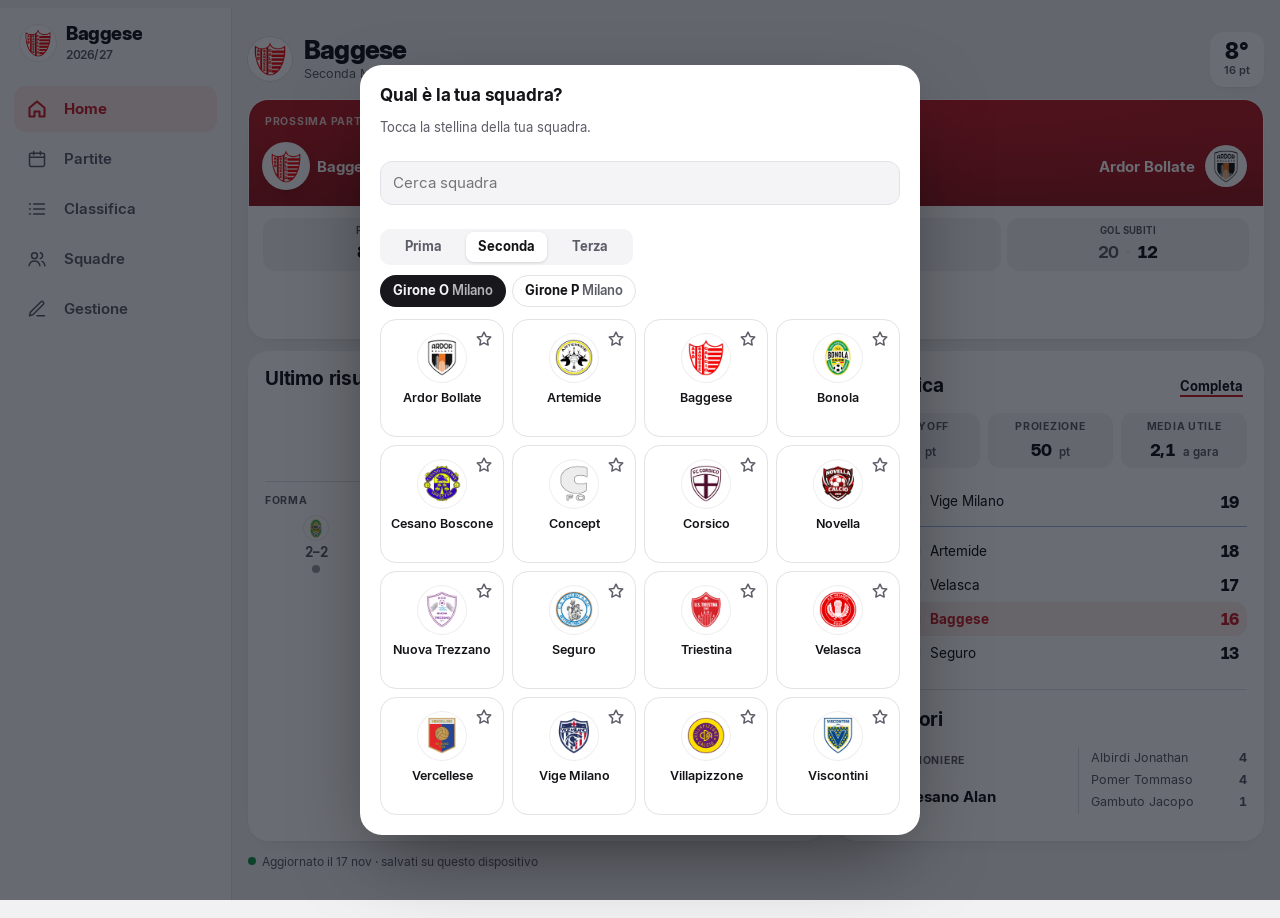
==== index.html @ 091543a7 "Rigori parati e sbagliati, modifiche tue che vincono su Tuttocampo, rigori del girone O Co-Authored-" ====
<!doctype html>
<html lang="it">
<head>
<meta charset="utf-8">
<meta name="viewport" content="width=device-width,initial-scale=1,maximum-scale=1,user-scalable=no,viewport-fit=cover">
<meta name="apple-mobile-web-app-capable" content="yes">
<meta name="mobile-web-app-capable" content="yes">
<meta name="robots" content="noindex, nofollow">
<meta name="apple-mobile-web-app-status-bar-style" content="default">
<meta name="apple-mobile-web-app-title" content="Baggese">
<meta name="theme-color" content="#F1F1F3" media="(prefers-color-scheme: light)">
<meta name="theme-color" content="#0B0B0D" media="(prefers-color-scheme: dark)">
<link rel="apple-touch-startup-image" href="startup-1320x2868.jpg" media="(device-width: 440px) and (device-height: 956px) and (-webkit-device-pixel-ratio: 3) and (orientation: portrait)"><link rel="apple-touch-startup-image" href="startup-1206x2622.jpg" media="(device-width: 402px) and (device-height: 874px) and (-webkit-device-pixel-ratio: 3) and (orientation: portrait)"><link rel="apple-touch-startup-image" href="startup-1290x2796.jpg" media="(device-width: 430px) and (device-height: 932px) and (-webkit-device-pixel-ratio: 3) and (orientation: portrait)"><link rel="apple-touch-startup-image" href="startup-1179x2556.jpg" media="(device-width: 393px) and (device-height: 852px) and (-webkit-device-pixel-ratio: 3) and (orientation: portrait)"><link rel="apple-touch-startup-image" href="startup-1260x2736.jpg" media="(device-width: 420px) and (device-height: 912px) and (-webkit-device-pixel-ratio: 3) and (orientation: portrait)"><link rel="apple-touch-startup-image" href="startup-1170x2532.jpg" media="(device-width: 390px) and (device-height: 844px) and (-webkit-device-pixel-ratio: 3) and (orientation: portrait)"><link rel="apple-touch-startup-image" href="startup-1284x2778.jpg" media="(device-width: 428px) and (device-height: 926px) and (-webkit-device-pixel-ratio: 3) and (orientation: portrait)"><link rel="apple-touch-startup-image" href="startup-1125x2436.jpg" media="(device-width: 375px) and (device-height: 812px) and (-webkit-device-pixel-ratio: 3) and (orientation: portrait)"><link rel="apple-touch-startup-image" href="startup-1242x2688.jpg" media="(device-width: 414px) and (device-height: 896px) and (-webkit-device-pixel-ratio: 3) and (orientation: portrait)"><link rel="apple-touch-startup-image" href="startup-828x1792.jpg" media="(device-width: 414px) and (device-height: 896px) and (-webkit-device-pixel-ratio: 2) and (orientation: portrait)"><link rel="apple-touch-startup-image" href="startup-750x1334.jpg" media="(device-width: 375px) and (device-height: 667px) and (-webkit-device-pixel-ratio: 2) and (orientation: portrait)"><link rel="apple-touch-startup-image" href="startup-1080x2340.jpg" media="(device-width: 360px) and (device-height: 780px) and (-webkit-device-pixel-ratio: 3) and (orientation: portrait)"><link rel="apple-touch-startup-image" href="startup-d-1320x2868.jpg" media="(device-width: 440px) and (device-height: 956px) and (-webkit-device-pixel-ratio: 3) and (orientation: portrait) and (prefers-color-scheme: dark)"><link rel="apple-touch-startup-image" href="startup-d-1206x2622.jpg" media="(device-width: 402px) and (device-height: 874px) and (-webkit-device-pixel-ratio: 3) and (orientation: portrait) and (prefers-color-scheme: dark)"><link rel="apple-touch-startup-image" href="startup-d-1290x2796.jpg" media="(device-width: 430px) and (device-height: 932px) and (-webkit-device-pixel-ratio: 3) and (orientation: portrait) and (prefers-color-scheme: dark)"><link rel="apple-touch-startup-image" href="startup-d-1179x2556.jpg" media="(device-width: 393px) and (device-height: 852px) and (-webkit-device-pixel-ratio: 3) and (orientation: portrait) and (prefers-color-scheme: dark)"><link rel="apple-touch-startup-image" href="startup-d-1260x2736.jpg" media="(device-width: 420px) and (device-height: 912px) and (-webkit-device-pixel-ratio: 3) and (orientation: portrait) and (prefers-color-scheme: dark)"><link rel="apple-touch-startup-image" href="startup-d-1170x2532.jpg" media="(device-width: 390px) and (device-height: 844px) and (-webkit-device-pixel-ratio: 3) and (orientation: portrait) and (prefers-color-scheme: dark)"><link rel="apple-touch-startup-image" href="startup-d-1284x2778.jpg" media="(device-width: 428px) and (device-height: 926px) and (-webkit-device-pixel-ratio: 3) and (orientation: portrait) and (prefers-color-scheme: dark)"><link rel="apple-touch-startup-image" href="startup-d-1125x2436.jpg" media="(device-width: 375px) and (device-height: 812px) and (-webkit-device-pixel-ratio: 3) and (orientation: portrait) and (prefers-color-scheme: dark)"><link rel="apple-touch-startup-image" href="startup-d-1242x2688.jpg" media="(device-width: 414px) and (device-height: 896px) and (-webkit-device-pixel-ratio: 3) and (orientation: portrait) and (prefers-color-scheme: dark)"><link rel="apple-touch-startup-image" href="startup-d-828x1792.jpg" media="(device-width: 414px) and (device-height: 896px) and (-webkit-device-pixel-ratio: 2) and (orientation: portrait) and (prefers-color-scheme: dark)"><link rel="apple-touch-startup-image" href="startup-d-750x1334.jpg" media="(device-width: 375px) and (device-height: 667px) and (-webkit-device-pixel-ratio: 2) and (orientation: portrait) and (prefers-color-scheme: dark)"><link rel="apple-touch-startup-image" href="startup-d-1080x2340.jpg" media="(device-width: 360px) and (device-height: 780px) and (-webkit-device-pixel-ratio: 3) and (orientation: portrait) and (prefers-color-scheme: dark)">
<link rel="icon" href="icon.svg" type="image/svg+xml">
<link rel="icon" href="favicon-32.png" sizes="32x32" type="image/png">
<link rel="apple-touch-icon" href="icon-180.png">
<link rel="manifest" href="manifest.webmanifest">
<style>:root{color-scheme:light;padding-top:env(safe-area-inset-top,0px);padding-bottom:env(safe-area-inset-bottom,0px)}body{margin:0;font:14px system-ui,-apple-system,"Segoe UI",sans-serif}img{max-width:100%}[hidden]{display:none!important}</style>
<title>Baggese 2026/27</title>
<link rel="preload" href="Inter-Regular.woff2" as="font" type="font/woff2" crossorigin><link rel="preload" href="Inter-SemiBold.woff2" as="font" type="font/woff2" crossorigin><link rel="preload" href="Inter-Bold.woff2" as="font" type="font/woff2" crossorigin><link rel="preload" href="InterDisplay-ExtraBold.woff2" as="font" type="font/woff2" crossorigin><style>@font-face{font-family:"Inter";src:url(Inter-Regular.woff2) format("woff2"),url(Inter-Regular.woff) format("woff");font-weight:400;font-style:normal;font-display:block}@font-face{font-family:"Inter";src:url(Inter-Medium.woff2) format("woff2"),url(Inter-Medium.woff) format("woff");font-weight:500;font-style:normal;font-display:block}@font-face{font-family:"Inter";src:url(Inter-SemiBold.woff2) format("woff2"),url(Inter-SemiBold.woff) format("woff");font-weight:600;font-style:normal;font-display:block}@font-face{font-family:"Inter";src:url(Inter-Bold.woff2) format("woff2"),url(Inter-Bold.woff) format("woff");font-weight:700;font-style:normal;font-display:block}@font-face{font-family:"Inter";src:url(Inter-ExtraBold.woff2) format("woff2"),url(Inter-ExtraBold.woff) format("woff");font-weight:800;font-style:normal;font-display:block}@font-face{font-family:"Inter Display";src:url(InterDisplay-Bold.woff2) format("woff2"),url(InterDisplay-Bold.woff) format("woff");font-weight:700;font-style:normal;font-display:block}@font-face{font-family:"Inter Display";src:url(InterDisplay-ExtraBold.woff2) format("woff2"),url(InterDisplay-ExtraBold.woff) format("woff");font-weight:800;font-style:normal;font-display:block}</style>
<style>html.boot,#splash{background:#F1F1F3}
@media (prefers-color-scheme:dark){html.boot:not([data-theme="light"]),html:not([data-theme="light"]) #splash{background:#0B0B0D}}
html.boot[data-theme="dark"],html[data-theme="dark"] #splash{background:#0B0B0D}
#splash{position:fixed;inset:0;z-index:1000;display:flex;align-items:center;justify-content:center;transition:opacity .75s cubic-bezier(.4,0,.2,1),visibility .75s}
#splash svg{width:156px;height:auto;display:block;opacity:0;transform:scale(.92);transition:transform .7s cubic-bezier(.2,.8,.2,1),opacity .5s ease}
#splash.in svg{opacity:1;transform:none}
#splash.out{opacity:0;visibility:hidden}
#splash.out svg{transform:scale(1.14);opacity:0;transition:transform .75s cubic-bezier(.4,0,.2,1),opacity .55s ease}
@media (prefers-reduced-motion:reduce){#splash,#splash svg{transition:opacity .3s}#splash svg{transform:none}}
.btn svg.i{width:17px;height:17px}
.shr-prev{display:flex;align-items:center;justify-content:center;min-height:240px;background:var(--surface-2);border-radius:12px;overflow:hidden}
.shr-prev img{display:block;width:100%;height:auto;max-height:62vh;object-fit:contain}
.gb{display:flex;flex-direction:column;border-top:1px solid var(--line);margin-top:4px}
.gb-row{display:grid;grid-template-columns:72px minmax(0,1fr);gap:10px;padding:7px 0;font-size:13.5px;line-height:1.4}
.gb-row+.gb-row{border-top:1px solid var(--line)}
.gb-lab{color:var(--muted);font-weight:600;font-size:12.5px;padding-top:1px}
.gb-txt b{font-weight:700}
.rec-row{display:grid;grid-template-columns:44px minmax(0,1fr) auto 16px;justify-items:start;cursor:pointer;-webkit-tap-highlight-color:transparent;align-items:center;gap:12px;padding:11px 0;width:100%;text-align:left;background:none;border:0;color:inherit;font:inherit}
.rx+.rx{border-top:1px solid var(--line)}
.rx-chev{justify-self:end;color:var(--muted);opacity:.45;display:grid;place-items:center;transition:transform .32s cubic-bezier(.3,.9,.3,1),opacity .2s}
.rx-chev svg.i{width:14px;height:14px}
.rx.open .rx-chev{transform:rotate(180deg);opacity:.8}
.rx-body{height:0;overflow:hidden}
.rx.open>.rx-body{height:auto}
.rx:not(.open):not(.closing)>.rx-body>.rx-list{display:none}
.rx-list{display:flex;flex-direction:column;margin:2px 0 14px;padding:4px 14px;background:var(--surface-2);border-radius:14px;opacity:0;transition:opacity .22s ease}
.rx.open>.rx-body>.rx-list{opacity:1}
.rx-r{display:grid;grid-template-columns:22px auto minmax(0,1fr) auto;align-items:center;gap:10px;padding:9px 0;width:100%;background:none;border:0;color:inherit;font:inherit;text-align:left}
.rx-r+.rx-r{border-top:1px solid color-mix(in srgb,var(--line) 70%,transparent)}
.rx.open .rx-r{animation:rxIn .38s cubic-bezier(.25,.9,.3,1) both;animation-delay:calc(var(--i,0)*32ms + 40ms)}
@keyframes rxIn{from{opacity:0;transform:translateY(6px)}to{opacity:1;transform:none}}
.rx-p{width:22px;height:22px;border-radius:50%;display:grid;place-items:center;font-size:11.5px;font-weight:800;color:var(--muted);background:var(--surface);font-variant-numeric:tabular-nums}
.rx-p.first{background:var(--brand);color:var(--on-brand)}
.rx-n{display:flex;flex-direction:column;gap:1px;min-width:0;line-height:1.25}
.rx-n>.ellipsis{min-width:0;max-width:100%;font-size:14px;font-weight:650}
.rx-s{font-size:12px;font-weight:500;color:var(--muted);white-space:nowrap;overflow:hidden;text-overflow:ellipsis;max-width:100%}
.rx-r>b{font-family:var(--display);font-size:17px;font-weight:800;letter-spacing:-.01em}
.rx-r.me .rx-n>.ellipsis,.rx-r.me>b{color:var(--brand)}
.rx-r .cpair .crest+.crest{margin-left:-6px}
@media (prefers-reduced-motion:reduce){.rx.open .rx-r{animation:none}}
.rec-mid{display:flex;flex-direction:column;gap:1px;min-width:0}
.rec-lab{font-size:11px;font-weight:700;letter-spacing:.08em;text-transform:uppercase;color:var(--muted)}
.rec-main{font-weight:700;font-size:14.5px;overflow:hidden;text-overflow:ellipsis;white-space:nowrap}
.rec-sub{font-size:12.5px;color:var(--muted)}
.rec-live{color:var(--fg);font-weight:700}
.rec-val{display:flex;flex-direction:column;align-items:flex-end;line-height:1}
.rec-val b{font-family:var(--display);font-size:26px;font-weight:800}
.rec-val span{font-size:11px;color:var(--muted);margin-top:3px}
.cpair{display:flex}.cpair .crest+.crest{margin-left:-6px}.rec-row>.crest{justify-self:center}.rec-val{justify-self:end}
.rcal-say{margin:0;font-size:14px;line-height:1.45}
.rcal-next{display:grid;grid-template-columns:repeat(6,minmax(0,1fr));gap:4px}
.rcal-o{display:flex;flex-direction:column;align-items:center;gap:3px;background:none;border:0;color:inherit;font:inherit;padding:4px 0}
.rcal-o b{font-size:14px}.rcal-o span{font-size:11px;color:var(--muted)}
.rcal-list{display:flex;flex-direction:column;margin-top:2px}
.rcal-list .st-row{grid-template-columns:22px 28px minmax(0,1fr) auto}
.rcal-cap{display:flex;justify-content:space-between;font-size:11px;font-weight:700;letter-spacing:.06em;text-transform:uppercase;color:var(--muted);padding:12px 0 2px}

.card.fold,.fold{gap:0}
.fold-head{display:grid;grid-template-columns:auto minmax(0,1fr) auto;align-items:center;gap:12px;width:100%;background:none;border:0;padding:0;margin:0;color:inherit;font:inherit;text-align:left;cursor:pointer;-webkit-tap-highlight-color:transparent}
.card.fold{padding:12px 14px 12px 12px}
.card.fold.open{padding-bottom:16px}
.card.fold+.card.fold{margin-top:-6px}
.fold-ic{width:36px;height:36px;border-radius:50%;display:grid;place-items:center;background:color-mix(in srgb,var(--brand) 13%,transparent);color:var(--brand)}
.fold-ic svg.i{width:19px;height:19px}
.fold-tx{display:flex;flex-direction:column;gap:2px;min-width:0}
.fold-tx b{font-family:var(--display);font-size:16px;font-weight:700;letter-spacing:-.01em}
.fold-sub{font-size:12.5px;color:var(--muted);overflow:hidden;text-overflow:ellipsis;white-space:nowrap}
.fold-cr{display:inline-flex;vertical-align:middle;margin-left:8px}.fold-cr .crest{margin-left:-4px;box-shadow:0 0 0 1.5px var(--surface)}.fold-cr .crest:first-child{margin-left:0}
.fold-chev{width:28px;height:28px;border-radius:50%;display:grid;place-items:center;background:var(--surface-2);color:var(--muted);transition:transform .38s cubic-bezier(.3,.9,.3,1),background .2s}
.fold-chev svg.i{width:17px;height:17px}
.fold.open .fold-chev{transform:rotate(180deg)}
.fold-head:active .fold-chev{background:var(--line)}
.fold-body{height:0;overflow:hidden}
.fold:not(.open):not(.closing) .fold-in{display:none}
.fold.open .fold-body{height:auto}
.fold-in{display:flex;flex-direction:column;gap:12px;padding-top:14px;opacity:0;transition:opacity .22s ease}
.fold.open .fold-in{opacity:1;transition-delay:.05s}
.gb.fold{padding:12px 10px 12px}
.gb .fold-ic{width:34px;height:34px}.gb .fold-ic svg.i{width:18px;height:18px}
.gb .fold-tx b{font-size:15px}
.gb .fold-in{gap:0;transition:none}
.gb.gb-out .fold-chev{transform:none}
.gb.gb-fade .gb-row{opacity:0;transition:opacity .14s ease}
.gb.gb-in .gb-row{animation:gbIn .36s cubic-bezier(.25,.9,.3,1) both;animation-delay:calc(var(--i,0)*40ms)}
@keyframes gbIn{from{opacity:0;transform:translateY(-6px)}to{opacity:1;transform:none}}
@media (prefers-reduced-motion:reduce){.gb.gb-in .gb-row{animation:none}}
@media (prefers-reduced-motion:reduce){.fold-in,.fold-chev{transition:none}}

.cls-main{display:contents}
.rt-seg{width:100%;margin-top:-4px}.rt-seg button{min-height:30px;font-size:12.5px;padding:0 6px}
.rt-panel{display:contents}.rt-panel[hidden]{display:none}
.rt-panel.rt-in>*{animation:gbIn .32s cubic-bezier(.25,.9,.3,1) both}
.rt-panel.rt-in>*:nth-child(2){animation-delay:.04s}.rt-panel.rt-in>*:nth-child(3){animation-delay:.08s}
.ct-mini{display:flex;flex-direction:column}
.ctm-h,.ctm-r{display:grid;grid-template-columns:minmax(0,1fr) repeat(6,26px) 30px;align-items:center;text-align:center}
.ctm-h{font-size:10px;font-weight:700;letter-spacing:.06em;color:var(--muted);padding:2px 0 6px}
.ctm-r{padding:9px 0;border-top:1px solid var(--line);font-size:14px}
.ctm-r>span:first-child,.ctm-h>span:first-child{text-align:left;font-weight:600}
.ctm-r b{font-family:var(--display);font-weight:800;font-size:16px}
.tn-sc{display:flex;flex-direction:column}
.tn-r{display:grid;grid-template-columns:22px minmax(0,1fr) auto;align-items:center;gap:10px;padding:8px 0;background:none;border:0;color:inherit;font:inherit;text-align:left;font-size:14px;font-weight:600}
.tn-r+.tn-r{border-top:1px solid var(--line)}.tn-r b{font-family:var(--display);font-size:17px;font-weight:800}
.tn-rec{display:flex;flex-direction:column;gap:3px;padding:10px 0;width:100%;background:none;border:0;color:inherit;font:inherit;text-align:left}
.tn-rec+.tn-rec{border-top:1px solid var(--line)}
.tn-recm{display:flex;align-items:center;gap:7px;font-weight:700;font-size:14px;min-width:0}
.stk-list{display:flex;flex-direction:column}
.stk-list[hidden]{display:none}
.stk-list.stk-in .stk{animation:gbIn .3s cubic-bezier(.25,.9,.3,1) both}
.stk-list.stk-in .stk:nth-child(2){animation-delay:.03s}.stk-list.stk-in .stk:nth-child(3){animation-delay:.06s}.stk-list.stk-in .stk:nth-child(4){animation-delay:.09s}
.stk-seg button{min-height:26px;padding:0 10px;font-size:12px}
.stk-n{font-size:11px;font-weight:700;opacity:.55;margin-left:2px}
.stk-none{margin:4px 0;font-size:13px;color:var(--muted)}
.stk{display:grid;grid-template-columns:22px minmax(0,1fr) auto;align-items:center;gap:8px;padding:6px 0}
.stk+.stk{border-top:1px solid var(--line)}
.stk-good{--stk:var(--win-ink)}.stk-bad{--stk:var(--loss-ink)}
.stk>b{font-family:var(--display);font-size:16px;font-weight:800;letter-spacing:-.02em;color:var(--stk);text-align:center}
.stk-t{display:flex;align-items:baseline;gap:6px;min-width:0;line-height:1.25;white-space:nowrap;overflow:hidden}
.stk-l{font-size:13px;font-weight:600;flex:none}
.stk-c{font-size:12px;color:var(--muted);overflow:hidden;text-overflow:ellipsis;min-width:0}
.stk-dots{display:flex;align-items:center;gap:3px}
.stk-dots i{width:6px;height:6px;border-radius:50%;flex:none}
.stk-dots .d-V{background:var(--win-ink)}.stk-dots .d-N{background:var(--muted);opacity:.5}.stk-dots .d-P{background:var(--loss-ink)}
.stk-more{font-size:10px;font-weight:700;color:var(--muted);margin-right:2px}
.stk-line{margin:10px 0 0;display:flex;flex-wrap:wrap;gap:4px 14px;font-size:12.5px;color:var(--muted)}
.stk-line>span{display:inline-flex;align-items:center;gap:5px;white-space:nowrap}
.stk-line i{width:6px;height:6px;border-radius:50%;background:var(--stk)}
.stk-line b{color:var(--stk);font-weight:800}
.vns .ct-head,.vns .crow-main{grid-template-columns:25px minmax(0,1fr) 16px 16px 16px 21px 21px 28px}
.cls-main .crow{background:var(--surface);position:relative}
.srt-scope{font-size:11.5px;font-weight:600;color:var(--muted);white-space:nowrap;overflow:hidden;text-overflow:ellipsis;min-width:0}
.srt-row .srt{flex:none}.srt-row .srt button{white-space:nowrap}
.srt-car{display:inline-grid;place-items:center;margin-left:3px;vertical-align:-2px;opacity:.55}.srt-car svg.i{width:12px;height:12px}
.scope-bg{position:fixed;inset:0;z-index:60;background:transparent}
.scope-menu{position:fixed;z-index:61;background:var(--surface);border:1px solid var(--line);border-radius:14px;box-shadow:0 10px 30px rgba(0,0,0,.14),0 2px 6px rgba(0,0,0,.06);padding:5px;display:flex;flex-direction:column;opacity:0;transform:scale(.94) translateY(-4px);transition:opacity .16s ease,transform .22s cubic-bezier(.3,.9,.3,1)}
.scope-menu.in{opacity:1;transform:none}
.scope-menu button{display:flex;align-items:center;justify-content:space-between;gap:10px;background:none;border:0;border-radius:10px;padding:10px 12px;font:inherit;font-size:14px;font-weight:500;color:var(--fg);text-align:left;cursor:pointer;-webkit-tap-highlight-color:transparent}
.scope-menu button:active{background:var(--surface-2)}
.scope-menu button[aria-checked="true"]{font-weight:700}
.scope-menu button svg.i{width:15px;height:15px;color:var(--brand)}
.ct-head .th{background:none;border:0;padding:0;margin:0;font:inherit;letter-spacing:inherit;text-transform:inherit;color:inherit;text-align:center;cursor:pointer;-webkit-tap-highlight-color:transparent}
.ct-head .th.on{color:var(--fg)}

.t11-pitch{position:relative;display:flex;flex-direction:column;justify-content:space-between;gap:10px;padding:26px 6px 18px;border-radius:20px;color:#fff;
  background:linear-gradient(180deg,rgba(255,255,255,.05),rgba(255,255,255,0) 40%),repeating-linear-gradient(180deg,#1f6b3f 0 44px,#1b6239 44px 88px);overflow:hidden;min-height:440px}
.t11-pitch::before{content:"";position:absolute;inset:10px;border:1.5px solid rgba(255,255,255,.28);border-radius:12px;pointer-events:none}
.t11-pitch::after{content:"";position:absolute;left:50%;bottom:10px;width:46%;height:56px;transform:translateX(-50%);border:1.5px solid rgba(255,255,255,.28);border-bottom:0;pointer-events:none}
.t11-line{position:relative;z-index:1;display:flex;justify-content:space-evenly;align-items:flex-start}
.t11-p{display:flex;flex-direction:column;align-items:center;gap:3px;background:none;border:0;padding:0;color:#fff;font:inherit;width:64px;position:relative;cursor:pointer}
.t11-p .crest{box-shadow:0 2px 8px rgba(0,0,0,.35)}
.t11-n{font-size:11.5px;font-weight:700;max-width:68px;overflow:hidden;text-overflow:ellipsis;white-space:nowrap;text-shadow:0 1px 2px rgba(0,0,0,.4)}
.t11-t{font-size:9.5px;font-weight:600;color:rgba(255,255,255,.8);white-space:nowrap}
.t11-star{position:absolute;top:-6px;right:8px;width:18px;height:18px;border-radius:50%;background:#F5B700;color:#3a2a00;display:grid;place-items:center;box-shadow:0 1px 4px rgba(0,0,0,.3)}.t11-star svg.i{width:11px;height:11px;fill:currentColor}
.t11-p.mvp .crest{outline:2px solid #F5B700;outline-offset:2px;border-radius:50%}



/* scheda della giornata compatta: tutta a vista senza scorrere */
#roundChips{margin-top:-6px;padding-bottom:2px}
#rcVp{margin-top:-6px}
.rc-card.card{gap:4px}
.rc-head{padding:5px 4px 0 6px}
.rc-head h2{display:flex;align-items:baseline;gap:8px;min-width:0;font-size:18px;white-space:nowrap}
.rc-head h2 .meta{font-family:var(--body);font-size:12.5px;font-weight:500;letter-spacing:0;overflow:hidden;text-overflow:ellipsis}
.rc-head .rnav .btn{width:32px;height:32px;min-height:32px}
.rc-card .board{padding:6px 4px;gap:8px}
.rc-card .b-score{padding:1px 4px}
@media (max-height:830px){.rc-card .board{padding:4px 4px}}
.rc-card .b-team{gap:8px}
.rc-card .b-team .nm{display:block;white-space:nowrap;text-overflow:ellipsis;overflow:hidden}
.rc-card .nm.fit1{font-size:12.5px}
.rc-card .nm.fit2{font-size:11.5px;letter-spacing:-.02em}
.rc-card .nm.fit3{font-size:10.5px;letter-spacing:-.03em}
.gb.duo{padding:6px 0 4px;border-top:0;margin-top:2px}
.gb-duo{display:grid;grid-template-columns:minmax(0,1fr) minmax(0,1fr);gap:8px}
.gb.duo>.gb-duo>.fold-head{grid-template-columns:auto minmax(0,1fr) auto;grid-template-rows:auto auto;row-gap:5px;column-gap:8px;align-items:center;padding:9px 10px;border-radius:14px;background:var(--surface-2);min-height:66px}
.gb.duo .fold-ic{width:28px;height:28px}.gb.duo .fold-ic svg.i{width:15px;height:15px}
.gb.duo .gbt{font-family:var(--display);font-size:13px;font-weight:700;letter-spacing:-.01em;line-height:1.15}
.gb.duo .fold-chev{width:22px;height:22px;align-self:start}.gb.duo .fold-chev svg.i{width:14px;height:14px}
.gb.duo .fold-sub{grid-column:1/-1;font-size:11.5px}
.gb.duo .fold-in{padding:10px 6px 0}
.t11-tz{position:relative;display:grid;grid-template-columns:auto minmax(0,1fr);align-items:center;gap:6px;padding:8px 8px 8px 12px;border:0;border-radius:14px;color:#fff;font:inherit;text-align:left;cursor:pointer;overflow:hidden;min-width:0;-webkit-tap-highlight-color:transparent;
  background:repeating-linear-gradient(90deg,#1f6b3f 0 22px,#1b6239 22px 44px)}
.t11-tz::before{content:"";position:absolute;inset:4px;border:1px solid rgba(255,255,255,.2);border-radius:10px;pointer-events:none}
.t11-tz:active{transform:scale(.98)}
.t11-tz-tx{position:relative;display:flex;flex-direction:column;gap:1px;min-width:0;max-width:66px}
.t11-tz-ey{font-size:9.5px;font-weight:700;letter-spacing:.09em;text-transform:uppercase;color:rgba(255,255,255,.72)}
.t11-tz-tx b{font-family:var(--display);font-size:17px;font-weight:800;letter-spacing:-.01em;line-height:1.1}
.t11-tz-mvp{display:flex;align-items:center;gap:3px;font-size:10.5px;font-weight:600;color:rgba(255,255,255,.85);min-width:0}
.t11-tz-mvp svg.i{flex:none;width:10px;height:10px;fill:#F5B700;color:#F5B700}
.t11-tz-mvp span{overflow:hidden;text-overflow:ellipsis;white-space:nowrap}
.t11-mini{position:relative;display:flex;justify-content:space-evenly;align-items:center;min-width:0;align-self:stretch}
.t11-mini::before{content:"";position:absolute;left:50%;top:-4px;bottom:-4px;width:1px;background:rgba(255,255,255,.2)}
.t11-mc{position:relative;display:flex;flex-direction:column;gap:2px;align-items:center}
.t11-md{display:block;line-height:0}
.t11-md .crest{box-shadow:0 1px 2px rgba(0,0,0,.35)}
.t11-md.mvp .crest{outline:1.5px solid #F5B700;outline-offset:1px;border-radius:50%}
/* dialogo: perché sono qui, a tendina */
.t11-why{margin-top:-2px}
.t11-wh{display:grid;align-items:center;gap:12px;width:100%;padding:6px 2px 8px;background:none;border:0;color:inherit;font:inherit;text-align:left;cursor:pointer;-webkit-tap-highlight-color:transparent}
.t11-wh-tx{display:flex;flex-direction:column;gap:1px}
.t11-wh-tx b{font-family:var(--display);font-size:15px;font-weight:700;letter-spacing:-.01em}
.t11-wh-tx span{font-size:12px;color:var(--muted)}
.t11-wh{grid-template-columns:minmax(0,1fr) 26px}
.t11-wh .rx-chev{width:26px;height:26px;border-radius:50%;background:var(--surface-2);opacity:1}
.t11-why.open .t11-wh .rx-chev{opacity:1}
.t11-wl{padding:2px 12px;margin-bottom:6px}
.t11-r{display:grid;grid-template-columns:auto minmax(0,1fr) auto;align-items:center;gap:10px;width:100%;padding:9px 0;background:none;border:0;color:inherit;font:inherit;text-align:left}
.t11-r+.t11-r{border-top:1px solid color-mix(in srgb,var(--line) 70%,transparent)}
.t11-r-tx{display:flex;flex-direction:column;gap:2px;min-width:0;line-height:1.25}
.t11-r-nm{font-size:13.5px;color:var(--muted);white-space:nowrap;overflow:hidden;text-overflow:ellipsis}
.t11-r-nm b{color:var(--fg);font-weight:650}
.t11-r-why{font-size:11.5px;color:var(--muted)}
.t11-r-pos{font-variant-numeric:tabular-nums;opacity:.8}
.t11-r-pt{font-size:12.5px;font-weight:700;color:var(--fg);background:var(--surface);border-radius:8px;padding:3px 7px;min-width:34px;text-align:center}
.t11-calc{border-top:1px solid color-mix(in srgb,var(--line) 70%,transparent);padding:10px 0 8px;font-size:11.5px;line-height:1.45;color:var(--muted)}
.t11-calc>span{display:block;font-size:10px;font-weight:700;letter-spacing:.08em;text-transform:uppercase;margin-bottom:4px}
.t11-calc p{margin:0 0 5px}

.t11-th{display:grid;grid-template-columns:24px minmax(0,1fr) 34px 40px;gap:10px;padding:9px 0 6px;font-size:10px;font-weight:700;letter-spacing:.08em;text-transform:uppercase;color:var(--muted);border-bottom:1px solid color-mix(in srgb,var(--line) 70%,transparent)}
.t11-th span:last-child{text-align:right}
.t11-wl .t11-r{grid-template-columns:24px minmax(0,1fr) 34px 40px}
.t11-th+.t11-r{border-top:0}
.t11-r-sy{display:flex;align-items:center;justify-content:center;gap:3px}
.t11-sy{display:inline-grid;place-items:center;width:15px;height:15px}
.t11-sy svg.i{width:14px;height:14px}
.sy-mvp svg.i{fill:#E0A800;color:#E0A800}
.sy-dec svg.i{fill:var(--brand);color:var(--brand);stroke-width:1.5}
.sy-pari svg.i{color:var(--muted);stroke-width:2.4}
.t11-wl .t11-r-pt{background:none;padding:0;min-width:0;text-align:right;font-size:13.5px}
.t11-vs{font-size:10.5px;opacity:.8}
.t11-leg{display:flex;flex-wrap:wrap;align-items:center;gap:4px 14px;padding:10px 0 2px;border-top:1px solid color-mix(in srgb,var(--line) 70%,transparent);font-size:11.5px;color:var(--muted)}
.t11-leg+.t11-calc{border-top:0;padding-top:8px}
.t11-leg>span{display:inline-flex;align-items:center;gap:4px;font-size:11px;white-space:nowrap}
.t11-leg .t11-sy{width:13px;height:13px}.t11-leg .t11-sy svg.i{width:12px;height:12px}

.t11-fd{border-top:1px solid color-mix(in srgb,var(--line) 70%,transparent)}
.t11-fd-h{display:flex;align-items:center;justify-content:space-between;width:100%;padding:10px 0;background:none;border:0;color:var(--muted);font:inherit;font-size:10.5px;font-weight:700;letter-spacing:.08em;text-transform:uppercase;text-align:left;cursor:pointer;-webkit-tap-highlight-color:transparent}
.t11-fd-ch{display:grid;place-items:center;transition:transform .32s cubic-bezier(.3,.9,.3,1)}
.t11-fd-ch svg.i{width:13px;height:13px}
.t11-fd.open .t11-fd-ch{transform:rotate(180deg)}
.t11-fd-b{height:0;overflow:hidden}
.t11-fd.open>.t11-fd-b{height:auto}
.t11-fd-in{padding:0 0 10px;opacity:0;transition:opacity .22s ease}
.t11-fd.open .t11-fd-in{opacity:1}
.t11-fd .t11-leg{border-top:0;padding:0}
.t11-fd .t11-calc{border-top:0;padding:0}


.ps-t11{display:flex;flex-direction:column;gap:10px;border-radius:14px;padding:12px 14px;background:color-mix(in srgb,#1f7a45 11%,var(--surface))}
.ps-t11-top{display:flex;align-items:center;gap:12px}
.ps-t11-top>b{font-family:var(--display);letter-spacing:-.02em;font-size:26px;font-weight:800;line-height:1;color:#1b6e3e;min-width:22px;text-align:center}
.ps-t11-tx{display:flex;flex-direction:column;gap:2px;min-width:0}
.ps-t11-tx strong{font-size:14px;font-weight:650}
.ps-t11-tx span{font-size:12px;color:var(--muted)}
.ps-t11-rs{display:flex;flex-wrap:wrap;gap:6px}
.ps-t11-r{position:relative;min-width:40px;height:30px;padding:0 9px;border-radius:9px;border:1px solid color-mix(in srgb,#1f7a45 22%,transparent);background:var(--surface);color:var(--fg);font:inherit;font-family:var(--display);font-weight:800;font-size:13.5px;letter-spacing:-.01em;cursor:pointer;-webkit-tap-highlight-color:transparent}
.ps-t11-r:active{transform:scale(.96)}
.ps-t11-r i{position:absolute;top:-6px;right:-5px;width:16px;height:16px;border-radius:50%;background:#F5B700;display:grid;place-items:center;box-shadow:0 1px 3px rgba(0,0,0,.2)}
.ps-t11-r i svg.i{width:10px;height:10px;fill:#3a2a00;color:#3a2a00}
.rx-s.rx-wrap{white-space:normal;overflow:visible}
.rx-star{display:inline-grid;place-items:center;vertical-align:-1px}
.rx-star svg.i{width:11px;height:11px;fill:#E0A800;color:#E0A800}
@media (prefers-color-scheme: dark){:root:not([data-theme="light"]) .ps-t11-top>b{color:#57c98a}}
[data-theme="dark"] .ps-t11-top>b{color:#57c98a}

/* pronostico nella scheda partita */
/* proiezione di fine stagione */
.prj{display:flex;flex-direction:column}
.prj-wait{font-size:13px;color:var(--muted);padding:6px 0}
.prj+.t11-fd{margin-top:6px}

/* classifica in versione Proiezione */
.cls-main>.t11-fd{margin-top:2px}
/* riga nella pagina della squadra */
.card.prl{display:grid;grid-template-columns:auto minmax(0,1fr) auto;align-items:center;gap:12px;padding:12px 14px;text-align:left;font:inherit;color:inherit;cursor:pointer;-webkit-tap-highlight-color:transparent}
.card.prl:active{transform:scale(.99)}
.prl-ic{width:34px;height:34px;border-radius:50%;display:grid;place-items:center;background:color-mix(in srgb,var(--brand) 13%,transparent);color:var(--brand)}
.prl-ic svg.i{width:18px;height:18px}
.prl-tx{display:flex;flex-direction:column;gap:2px;min-width:0}
.prl-tx b{font-family:var(--display);font-size:15px;font-weight:700;letter-spacing:-.01em}
.prl-tx span{font-size:12.5px;color:var(--muted)}
.prl-go{color:var(--muted);display:grid;place-items:center}.prl-go svg.i{width:16px;height:16px}

.srt-row .srt.four{flex:1 1 auto;min-width:0}
.srt-row .srt.four button{padding:0 4px;font-size:12.5px}

.cls-main .prjt .ct-head,.cls-main .prjt .crow-main{display:grid;grid-template-columns:25px minmax(0,1fr) 30px 96px;gap:6px;align-items:center}
.prjt .ct-head span:nth-child(3),.prjt .ct-head span:nth-child(4){text-align:right}
.prjt .crow-main{padding:8px 0}
.prjt .prj-pt{text-align:right;font-weight:700;font-size:14.5px;font-variant-numeric:tabular-nums}
.prjt .prj-out{display:flex;flex-direction:column;align-items:flex-end;line-height:1.15;padding-right:2px}
.prjt .prj-out b{font-size:14px;font-weight:800;font-variant-numeric:tabular-nums}
.prjt .prj-out span{font-size:10.5px;font-weight:600;color:var(--muted);white-space:nowrap}
.prjt .prj-out.z-promo span,.prjt .prj-out.z-promo b{color:var(--z-promo)}
.prjt .prj-out.z-po span,.prjt .prj-out.z-po b{color:var(--z-po)}
.prjt .prj-out.z-pl span,.prjt .prj-out.z-pl b{color:var(--z-pl)}
.prjt .prj-out.z-rel span,.prjt .prj-out.z-rel b{color:var(--z-rel)}
.prjt .mv.eq{color:var(--muted);opacity:.55;font-size:11px}
.prjt .crow .nm>.mv{width:22px}
.prj-det .box{gap:5px;background:var(--surface-2)}
.prj-det{padding-top:2px}
.prjt .prj-wait{padding:16px 6px}


.prjt .crow-det.prj-det{display:none;padding:0 0 12px 0}
.prjt .crow.open .crow-det.prj-det{display:block}

/* dettaglio di una squadra nella proiezione */
.pd{background:var(--surface-2);border-radius:16px;padding:12px 12px 4px;display:flex;flex-direction:column;gap:12px;animation:pdIn .3s cubic-bezier(.25,.9,.3,1) both}
@keyframes pdIn{from{opacity:0;transform:translateY(-4px)}to{opacity:1;transform:none}}
@media (prefers-reduced-motion:reduce){.pd{animation:none}}
.pd-top{display:grid;grid-template-columns:auto auto auto minmax(0,1fr);align-items:center;gap:12px}
.pd-s{display:flex;flex-direction:column;gap:1px;line-height:1.15}
.pd-s span{font-size:10px;font-weight:700;letter-spacing:.07em;text-transform:uppercase;color:var(--muted)}
.pd-s b{font-family:var(--display);font-size:20px;font-weight:800;letter-spacing:-.02em;color:var(--fg)}
.pd-s i{font-style:normal;font-size:11.5px;color:var(--muted)}
.pd-arr{color:var(--muted);display:grid;place-items:center}.pd-arr svg.i{width:16px;height:16px}
.pd-d{justify-self:end;font-size:11.5px;font-weight:700;color:var(--muted);white-space:nowrap}
.pd-d.up{color:var(--win)}.pd-d.dn{color:var(--loss)}
/* le probabilità: una sola fascia divisa in caselle, con il colore della zona in cima */
.pd-grid{display:grid;grid-template-columns:repeat(var(--n),minmax(0,1fr));background:var(--surface);border-radius:12px;overflow:hidden;box-shadow:inset 0 0 0 1px color-mix(in srgb,var(--line) 70%,transparent)}
.pd-c{position:relative;display:flex;flex-direction:column;align-items:center;gap:2px;padding:10px 2px 9px;min-width:0}
.pd-c+.pd-c{box-shadow:inset 1px 0 0 color-mix(in srgb,var(--line) 70%,transparent)}
.pd-c::before{content:"";width:16px;height:3px;border-radius:2px;background:var(--zc);margin-bottom:5px}
.pd-c b{font-size:15px;font-weight:700;color:var(--fg);font-variant-numeric:tabular-nums;letter-spacing:-.01em}
.pd-c span{font-size:10px;font-weight:600;color:var(--muted);white-space:nowrap}
.pd-c.low b,.pd-c.low span{opacity:.45}
.pd-c.low::before{opacity:.35}
.pd-c.on{background:color-mix(in srgb,var(--zc) 12%,var(--surface))}
.pd-c.on::before{width:24px}
.pd-c.on b{font-weight:800;color:var(--zc)}
.pd-c.on span{color:var(--fg)}
.pd-c.on.pd-mid{background:color-mix(in srgb,var(--fg) 6%,var(--surface))}
.pd-c.on.pd-mid b{color:var(--fg)}
.pd-go{display:grid;grid-template-columns:auto minmax(0,1fr) auto;align-items:center;gap:10px;width:100%;padding:10px 2px 8px;background:none;border:0;border-top:1px solid var(--line);font:inherit;font-size:13px;font-weight:650;color:var(--fg);text-align:left;cursor:pointer}
.pd-go span{overflow:hidden;text-overflow:ellipsis;white-space:nowrap}
.pd-go svg.i{width:15px;height:15px;color:var(--muted)}

/* indietro */
.navback{align-self:flex-start;display:inline-flex;align-items:center;gap:2px;margin:-6px 0 -10px -6px;padding:5px 10px 5px 4px;border:0;border-radius:999px;background:transparent;color:var(--brand);font:inherit;font-size:14px;font-weight:650;cursor:pointer;-webkit-tap-highlight-color:transparent}
.navback svg.i{width:18px;height:18px}
.navback:active{background:color-mix(in srgb,var(--brand) 10%,transparent)}
/* sezioni della squadra fisse in alto */
.rt-stick{position:sticky;top:var(--tbh,50px);z-index:4;margin:-4px -16px 0;padding:6px 16px 8px;background:var(--bg);transition:box-shadow .2s ease}
.rt-stick .rt-seg{margin-top:0}
.rt-anchor{height:0;margin-bottom:-16px}
.rt-stick.stuck{box-shadow:0 1px 0 var(--line)}
body.scrolled .topbar{border-bottom-color:transparent}
@media (min-width:960px){.rt-stick{margin:-4px 0 0;padding:6px 0 8px}}
/* barra delle schede che si fa da parte */
nav.tabs{transition:transform .32s cubic-bezier(.3,.9,.3,1),opacity .2s ease}
@media (max-width:959px){body.navhide nav.tabs{transform:translateY(calc(100% + 30px));opacity:0;pointer-events:none}}
@media (prefers-reduced-motion:reduce){nav.tabs{transition:none}}

/* tocco lungo: anteprima nel menu */
.pp{display:inline-grid;place-items:center;min-width:24px;height:18px;padding:0 5px;margin-right:6px;border-radius:6px;font-size:10.5px;font-weight:800;font-variant-numeric:tabular-nums;background:color-mix(in srgb,var(--fg) 9%,transparent);color:var(--fg);vertical-align:1px}
.pp.z-promo{background:color-mix(in srgb,var(--z-promo) 16%,transparent);color:var(--z-promo)}
.pp.z-po{background:color-mix(in srgb,var(--z-po) 16%,transparent);color:var(--z-po)}
.pp.z-pl{background:color-mix(in srgb,var(--z-pl) 18%,transparent);color:var(--z-pl)}
.pp.z-rel{background:color-mix(in srgb,var(--z-rel) 16%,transparent);color:var(--z-rel)}
/* scelta della squadra */
.tsel{display:inline-flex;align-items:center;gap:8px;max-width:100%;background:none;border:0;padding:0;margin:0;font:inherit;color:inherit;letter-spacing:inherit;text-align:left;cursor:pointer;-webkit-tap-highlight-color:transparent}
.tsel>span:first-child{min-width:0}
.tsel-ch{display:grid;place-items:center;width:24px;height:24px;border-radius:50%;background:rgba(255,255,255,.16);flex:none;transition:background .2s}
.tsel:active .tsel-ch{background:rgba(255,255,255,.3)}
.tsel-ch svg.i{width:15px;height:15px}
.tg-grid{display:grid;grid-template-columns:repeat(4,minmax(0,1fr));gap:6px}
.tg{display:flex;flex-direction:column;align-items:center;gap:5px;padding:10px 2px 9px;border:0;border-radius:16px;background:none;font:inherit;color:var(--fg);cursor:pointer;-webkit-tap-highlight-color:transparent;transition:transform .15s,background .2s}
.tg:active{transform:scale(.95);background:var(--surface-2)}
.tg.on{background:var(--surface-2);box-shadow:inset 0 0 0 1.5px color-mix(in srgb,var(--brand) 55%,transparent)}
.tg-c{position:relative;line-height:0}
.tg-f{position:absolute;right:-4px;top:-3px;width:18px;height:18px;border-radius:50%;display:grid;place-items:center;background:#F5B700;box-shadow:0 0 0 2px var(--surface)}
.tg-f svg.i{width:10px;height:10px;fill:#3a2a00;color:#3a2a00}
.tg-n{font-size:11.5px;font-weight:650;line-height:1.2;text-align:center;max-width:100%;min-height:2.4em;overflow:hidden;display:-webkit-box;-webkit-line-clamp:2;-webkit-box-orient:vertical}
.tg.my .tg-n{color:var(--brand)}
.tg-m{display:flex;align-items:center;font-size:10.5px;color:var(--muted);font-variant-numeric:tabular-nums}.tg-m .pp{margin-right:4px}
.tg-legend{color:var(--brand)}


/* campo di casa */
.card.fld{gap:10px}
.fld-row{display:grid;grid-template-columns:auto minmax(0,1fr);gap:12px;align-items:center}
.fld-ic{width:36px;height:36px;border-radius:50%;display:grid;place-items:center;background:color-mix(in srgb,var(--brand) 13%,transparent);color:var(--brand);align-self:start;margin-top:1px}
.fld-ic svg.i{width:18px;height:18px}
.fld-tx{display:flex;flex-direction:column;gap:1px;min-width:0;line-height:1.3}
.fld-tx b{font-size:15px;font-weight:700;letter-spacing:-.01em}
.fld-tx>span{font-size:12.5px;color:var(--muted)}
.fld-tx .fld-sh{font-size:12px;margin-top:2px}
.fld-ad{display:inline-flex;align-items:center;gap:5px;align-self:flex-start;max-width:100%;background:none;border:0;padding:0;font:inherit;font-size:12.5px;color:var(--muted);text-align:left;cursor:pointer;-webkit-tap-highlight-color:transparent}
.fld-ad svg.i{width:12px;height:12px;flex:none;opacity:.7}
.fld-ad:active{color:var(--fg)}
.fld-go{display:inline-flex;align-items:center;gap:6px;height:30px;padding:0 12px;flex:none;border-radius:999px;background:var(--brand);color:var(--on-brand);font-weight:700;font-size:13.5px;text-decoration:none;-webkit-tap-highlight-color:transparent}
.fld-go svg.i{width:13px;height:13px}
.fld-go span{font-size:12.5px}
.fld-ad span{min-width:0}
.fld-go:active{transform:scale(.96)}

/* scheda della partita */
.mh{display:grid;grid-template-columns:minmax(0,1fr) auto minmax(0,1fr);align-items:start;gap:6px;padding:6px 0 2px}
.mh-side{display:flex;flex-direction:column;align-items:center;gap:7px;text-align:center;min-width:0}
.mh-side strong{font-size:15px;font-weight:700;line-height:1.2}
.mh-side.me strong{color:var(--brand)}
.mh-pos{font-size:12px;color:var(--muted);font-variant-numeric:tabular-nums;margin-top:-3px}
.mh-mid{display:flex;flex-direction:column;align-items:center;gap:3px;padding-top:12px;min-width:92px}
.mh-time{font-family:var(--display);font-size:30px;font-weight:800;letter-spacing:-.02em;line-height:1}
.mh-time.sm{font-size:19px;white-space:nowrap;padding-top:6px}
.mh-score{font-family:var(--display);font-size:38px;font-weight:800;letter-spacing:-.03em;line-height:1}
.mh-score i{font-style:normal;color:var(--muted);padding:0 3px;font-weight:600}
.mh-dt{font-size:12.5px;color:var(--muted);white-space:nowrap}
.mh-st{font-size:10.5px;font-weight:800;letter-spacing:.1em;text-transform:uppercase;color:var(--muted)}
.mh-when{margin-top:4px;font-size:10.5px;font-weight:800;letter-spacing:.08em;text-transform:uppercase;color:var(--brand);background:color-mix(in srgb,var(--brand) 11%,transparent);padding:3px 9px;border-radius:999px}
.mx-fld{display:grid;grid-template-columns:auto minmax(0,1fr) auto;align-items:center;gap:10px;padding:9px 10px 9px 12px;border-radius:14px;background:var(--surface-2);color:inherit;text-decoration:none;-webkit-tap-highlight-color:transparent}
.mx-fld:active{transform:scale(.99)}
.mx-fld-ic{color:var(--muted);display:grid;place-items:center}.mx-fld-ic svg.i{width:17px;height:17px}
.mx-fld-tx{display:flex;flex-direction:column;gap:1px;min-width:0;line-height:1.25}
.mx-fld-tx b{font-size:13.5px;font-weight:650;white-space:nowrap;overflow:hidden;text-overflow:ellipsis}
.mx-fld-tx span{font-size:12px;color:var(--muted);white-space:nowrap;overflow:hidden;text-overflow:ellipsis}
.mx-fld-go{width:32px;height:32px;border-radius:50%;display:grid;place-items:center;background:var(--brand);color:var(--on-brand)}
.mx-fld-go svg.i{width:14px;height:14px}
.mx-sec{display:flex;flex-direction:column;gap:8px}
.mx-sec-h{display:flex;align-items:baseline;justify-content:space-between;gap:10px;flex-wrap:wrap}
.mx-sec-h h3{margin:0;font-family:var(--display);font-size:15.5px;font-weight:700;letter-spacing:-.01em}
.mx-note{font-size:12px;color:var(--muted)}
.mx-and{display:inline-flex;align-items:center;gap:6px;background:var(--surface-2);border:0;border-radius:999px;padding:4px 8px 4px 11px;font:inherit;font-size:12px;color:var(--muted)}
.mx-and b{color:var(--fg);font-size:13px}.mx-and svg.i{width:13px;height:13px}
.mx-tab{display:flex;flex-direction:column;border:1px solid var(--line);border-radius:16px;padding:2px 14px}
.mx-r{display:grid;grid-template-columns:minmax(0,1fr) 88px minmax(0,1fr);align-items:center;gap:8px;padding:8px 0}
.mx-r+.mx-r{border-top:1px solid color-mix(in srgb,var(--line) 80%,transparent)}
.mx-k{font-size:10px;font-weight:700;letter-spacing:.08em;text-transform:uppercase;color:var(--muted);text-align:center}
.mx-v{font-family:var(--display);font-size:17px;font-weight:800;letter-spacing:-.02em;line-height:1.1;display:flex;justify-content:flex-start;min-width:0}
.mx-v.r{justify-content:flex-end;text-align:right}
.mx-v.lo{color:var(--muted);font-weight:600}
.mx-who .mx-v{flex-direction:column;align-items:flex-start;gap:2px;font-family:inherit;font-size:13px;font-weight:650;letter-spacing:0}
.mx-who .mx-v.r{align-items:flex-end}
.mx-who .plink{font-weight:650;white-space:nowrap;overflow:hidden;text-overflow:ellipsis;max-width:100%}
.mx-act{display:grid;grid-template-columns:1fr 1fr;gap:8px;margin-top:4px}
.mx-btn{display:flex;align-items:center;justify-content:center;gap:7px;height:40px;border-radius:12px;border:1px solid var(--line);background:transparent;color:var(--fg);font:inherit;font-size:13.5px;font-weight:650;cursor:pointer}
.mx-btn svg.i{width:16px;height:16px}
.mx-btn:active{transform:scale(.97)}
</style>
<div id="splash"><svg aria-hidden="true" xmlns="http://www.w3.org/2000/svg" viewBox="174 174 676 726"><defs><radialGradient id="sp_bg" cx="50%" cy="25%" r="85%"><stop offset="0" stop-color="#DE2E38"/><stop offset="1" stop-color="#8A121B"/></radialGradient><radialGradient id="sp_ball" cx="40%" cy="34%" r="72%"><stop offset="0" stop-color="#FFFFFF"/><stop offset=".7" stop-color="#F6F6F8"/><stop offset="1" stop-color="#DCDCE2"/></radialGradient><radialGradient id="sp_sh" cx="50%" cy="50%" r="50%"><stop offset="0" stop-color="#000" stop-opacity=".35"/><stop offset="1" stop-color="#000" stop-opacity="0"/></radialGradient><clipPath id="sp_c"><circle cx="512" cy="512" r="318"/></clipPath></defs><ellipse cx="512" cy="852" rx="254" ry="40" fill="url(#sp_sh)"/><circle cx="512" cy="512" r="318" fill="url(#sp_ball)"/><g clip-path="url(#sp_c)"><polygon points="512.0,400.0 618.5,477.4 577.8,602.6 446.2,602.6 405.5,477.4" fill="#C8202A" stroke="#C8202A" stroke-width="10" stroke-linejoin="round"/><polygon points="512.0,304.0 413.1,232.1 450.9,115.9 573.1,115.9 610.9,232.1" fill="#C8202A" stroke="#C8202A" stroke-width="10" stroke-linejoin="round"/><line x1="512.0" y1="400.0" x2="512.0" y2="304.0" stroke="#C8202A" stroke-width="12" stroke-linecap="round"/><polygon points="709.8,447.7 747.6,331.4 869.9,331.4 907.6,447.7 808.7,519.6" fill="#C8202A" stroke="#C8202A" stroke-width="10" stroke-linejoin="round"/><line x1="618.5" y1="477.4" x2="709.8" y2="447.7" stroke="#C8202A" stroke-width="12" stroke-linecap="round"/><polygon points="634.3,680.3 756.5,680.3 794.3,796.6 695.4,868.4 596.5,796.6" fill="#C8202A" stroke="#C8202A" stroke-width="10" stroke-linejoin="round"/><line x1="577.8" y1="602.6" x2="634.3" y2="680.3" stroke="#C8202A" stroke-width="12" stroke-linecap="round"/><polygon points="389.7,680.3 427.5,796.6 328.6,868.4 229.7,796.6 267.5,680.3" fill="#C8202A" stroke="#C8202A" stroke-width="10" stroke-linejoin="round"/><line x1="446.2" y1="602.6" x2="389.7" y2="680.3" stroke="#C8202A" stroke-width="12" stroke-linecap="round"/><polygon points="314.2,447.7 215.3,519.6 116.4,447.7 154.1,331.4 276.4,331.4" fill="#C8202A" stroke="#C8202A" stroke-width="10" stroke-linejoin="round"/><line x1="405.5" y1="477.4" x2="314.2" y2="447.7" stroke="#C8202A" stroke-width="12" stroke-linecap="round"/><line x1="413.1" y1="232.1" x2="808.7" y2="519.6" stroke="#C8202A" stroke-width="12" stroke-linecap="round"/><line x1="747.6" y1="331.4" x2="596.5" y2="796.6" stroke="#C8202A" stroke-width="12" stroke-linecap="round"/><line x1="756.5" y1="680.3" x2="267.5" y2="680.3" stroke="#C8202A" stroke-width="12" stroke-linecap="round"/><line x1="427.5" y1="796.6" x2="276.4" y2="331.4" stroke="#C8202A" stroke-width="12" stroke-linecap="round"/><line x1="215.3" y1="519.6" x2="610.9" y2="232.1" stroke="#C8202A" stroke-width="12" stroke-linecap="round"/></g><circle cx="512" cy="512" r="318" fill="none" stroke="#000" stroke-opacity=".08" stroke-width="4"/></svg></div>
<script>(function(){ var sp=document.getElementById("splash"); if(sp) requestAnimationFrame(function(){ setTimeout(function(){ sp.classList.add("in"); },90); }); var d=document.documentElement; d.classList.add("boot"); try { var t=localStorage.getItem("baggese-theme"); if(t==="light"||t==="dark") d.setAttribute("data-theme",t); } catch(e){} })();</script>
<style>
/* Layout: app a colonna unica su telefono (barra in basso), barra laterale da 232px sopra i 960px. Colori della Baggese: rosso e bianco; grafite per le altre squadre; stemmi in cornice tonda uniforme */
:root{
  --bg:#F1F1F3; --surface:#FFFFFF; --surface-2:#F4F4F6; --line:#E2E2E7; --card-border:transparent;
  --fg:#141418; --muted:#5D5D68;
  --night:#18181C; --night-2:#27272D; --on-night:#F6F6F8; --on-night-muted:#B4B4BE; --night-line:rgba(255,255,255,.08);
  --brand:var(--a-brand,#C8202A); --brand-deep:var(--a-deep,#991620); --on-brand:#FFFFFF; --mine:var(--a-mine,#FCEAEB); --mine-ink:var(--a-ink,#991620);
  --z-promo:#0E9F6E; --z-po:#2F6FDB; --z-pl:#E8890C; --z-rel:#D64545;
  --gm1:#F6C2C5; --gm1-ink:#8E141D; --gm3:#7A0F17; --gm3-ink:#FFFFFF;
  --win:#16934F; --draw:#73737F; --loss:#D63F2D; --yellow:#F2B705; --red:#D93025;
  --win-bg:#E2F3E9; --win-ink:#11773F; --draw-bg:#EBEBEF; --draw-ink:#55555F; --loss-bg:#FBE5E2; --loss-ink:#B5301E;
  --glass:rgba(255,255,255,.72); --glass-strong:rgba(244,244,246,.94); --glass-line:rgba(20,20,24,.09);
  --lg-bg:rgba(250,250,252,.62); --lg-line:rgba(255,255,255,.7); --lg-hi:rgba(255,255,255,.9); --lg-pill:color-mix(in srgb,var(--brand) 13%,rgba(255,255,255,.55)); --lg-pill-line:rgba(255,255,255,.75);
  --ring:rgba(20,20,24,.07); --active:#18181C; --on-active:#F6F6F8;
  --shadow:0 1px 2px rgba(20,20,24,.04),0 8px 24px -16px rgba(20,20,24,.16);
  --display:"Inter Display","Inter",-apple-system,"SF Pro Display",system-ui,sans-serif;
  --body:"Inter",-apple-system,"SF Pro Text",system-ui,"Segoe UI",sans-serif;
  --r:20px;
}
@media (prefers-color-scheme: dark){:root:not([data-theme="light"]){
  --bg:#0B0B0D; --surface:#161618; --surface-2:#202024; --line:#2D2D33; --card-border:#232328;
  --fg:#EDEDF1; --muted:#A0A0AC;
  --night:#1C1C21; --night-2:#2A2A31; --on-night:#F6F6F8; --on-night-muted:#B4B4BE; --night-line:rgba(255,255,255,.08);
  --brand:var(--a-brand-d,#D42F39); --brand-deep:var(--a-deep-d,#A61C26); --on-brand:#FFFFFF; --mine:var(--a-mine-d,#3A1C1F); --mine-ink:var(--a-ink-d,#FF9CA2);
  --z-promo:#1FA874; --z-po:#5B8EF0; --z-pl:#C47410; --z-rel:#E06565;
  --gm1:#5A2327; --gm1-ink:#FFB6BB; --gm3:#8E141D; --gm3-ink:#FFFFFF;
  --win:#2DB56B; --draw:#8A8A96; --loss:#F2604C; --yellow:#F2B705; --red:#E5483D;
  --win-bg:rgba(45,181,107,.17); --win-ink:#52D18F; --draw-bg:rgba(160,160,172,.16); --draw-ink:#B9B9C4; --loss-bg:rgba(242,96,76,.17); --loss-ink:#FF8270;
  --glass:rgba(24,24,27,.72); --glass-strong:rgba(14,14,16,.94); --glass-line:rgba(255,255,255,.08);
  --lg-bg:rgba(30,30,34,.58); --lg-line:rgba(255,255,255,.1); --lg-hi:rgba(255,255,255,.14); --lg-pill:color-mix(in srgb,var(--brand) 26%,rgba(255,255,255,.08)); --lg-pill-line:rgba(255,255,255,.14);
  --ring:rgba(255,255,255,.16); --active:#EDEDF1; --on-active:#141418;
  --shadow:0 12px 30px -18px rgba(0,0,0,.8);
  color-scheme:dark}}
:root[data-theme="dark"]{
  --bg:#0B0B0D; --surface:#161618; --surface-2:#202024; --line:#2D2D33; --card-border:#232328;
  --fg:#EDEDF1; --muted:#A0A0AC;
  --night:#1C1C21; --night-2:#2A2A31; --on-night:#F6F6F8; --on-night-muted:#B4B4BE; --night-line:rgba(255,255,255,.08);
  --brand:var(--a-brand-d,#D42F39); --brand-deep:var(--a-deep-d,#A61C26); --on-brand:#FFFFFF; --mine:var(--a-mine-d,#3A1C1F); --mine-ink:var(--a-ink-d,#FF9CA2);
  --z-promo:#1FA874; --z-po:#5B8EF0; --z-pl:#C47410; --z-rel:#E06565;
  --gm1:#5A2327; --gm1-ink:#FFB6BB; --gm3:#8E141D; --gm3-ink:#FFFFFF;
  --win:#2DB56B; --draw:#8A8A96; --loss:#F2604C; --yellow:#F2B705; --red:#E5483D;
  --win-bg:rgba(45,181,107,.17); --win-ink:#52D18F; --draw-bg:rgba(160,160,172,.16); --draw-ink:#B9B9C4; --loss-bg:rgba(242,96,76,.17); --loss-ink:#FF8270;
  --glass:rgba(24,24,27,.72); --glass-strong:rgba(14,14,16,.94); --glass-line:rgba(255,255,255,.08);
  --lg-bg:rgba(30,30,34,.58); --lg-line:rgba(255,255,255,.1); --lg-hi:rgba(255,255,255,.14); --lg-pill:color-mix(in srgb,var(--brand) 26%,rgba(255,255,255,.08)); --lg-pill-line:rgba(255,255,255,.14);
  --ring:rgba(255,255,255,.16); --active:#EDEDF1; --on-active:#141418;
  --shadow:0 12px 30px -18px rgba(0,0,0,.8);
  color-scheme:dark}
*{box-sizing:border-box}
body{background:var(--bg);color:var(--fg);font-family:var(--body);font-size:15px;line-height:1.45;-webkit-font-smoothing:antialiased}
.wrap{max-width:1120px;margin:0 auto;padding-left:max(16px,env(safe-area-inset-left,0px));padding-right:max(16px,env(safe-area-inset-right,0px));padding-block:20px calc(112px + env(safe-area-inset-bottom,0px))}
.view{display:flex;flex-direction:column;gap:12px}
h1,h2,h3{margin:0;text-wrap:balance}
h1{font-family:var(--display);font-optical-sizing:auto;letter-spacing:-.03em;line-height:1.05}
h1{font-size:clamp(30px,8vw,40px);font-weight:800}
h2{font-family:var(--body);font-size:17px;font-weight:700;letter-spacing:-.01em;line-height:1.2}
h3{font-family:var(--body);line-height:1.2}
.num{font-variant-numeric:tabular-nums}
.muted,.meta{color:var(--muted)} .meta{font-size:13px}
.small{font-size:13px} .tiny{font-size:12px}
.eyebrow{font-size:11.5px;font-weight:700;letter-spacing:.12em;text-transform:uppercase}
.col{display:flex;flex-direction:column;gap:2px;min-width:0}
.row{display:flex;align-items:center;gap:10px;min-width:0}
.between{justify-content:space-between}
.grow{flex:1;min-width:0}
.ellipsis{overflow:hidden;text-overflow:ellipsis;white-space:nowrap}

/* stemmi: stessa cornice per tutti */
.crest{width:var(--s);height:var(--s);flex:none;border-radius:50%;background:#FFFFFF;box-shadow:0 0 0 1px var(--ring);display:inline-flex;align-items:center;justify-content:center;overflow:hidden}
.crest svg{width:70%;height:80%;display:block}
.crest img{width:78%;height:78%;object-fit:contain;display:block}
.crest.lit{box-shadow:0 0 0 3px var(--brand),0 2px 10px -2px rgba(0,0,0,.4)}
.hero .crest.lit{box-shadow:0 0 0 3px #FFFFFF,0 4px 14px -4px rgba(0,0,0,.45)}

/* superfici */
html:not([data-curtab="home"]) .card,html:not([data-curtab="home"]) .rchip,html:not([data-curtab="home"]) .seg,html:not([data-curtab="home"]) .block{box-shadow:none}
.card{background:var(--surface);border:1px solid var(--card-border);border-radius:var(--r);padding:16px;box-shadow:var(--shadow);display:flex;flex-direction:column;gap:12px;min-width:0}
.card.flush{padding:6px 10px}
.card-head{display:flex;align-items:center;justify-content:space-between;gap:10px}
.night{background:var(--night);color:var(--on-night);border-radius:var(--r);padding:20px;position:relative;overflow:hidden;box-shadow:var(--shadow)}
.night .muted,.night .meta{color:var(--on-night-muted)}
.pitch::before{content:"";position:absolute;left:50%;top:50%;width:300px;height:300px;transform:translate(-50%,-50%);border:2px solid var(--night-line);border-radius:50%;pointer-events:none}
.pitch::after{content:"";position:absolute;left:50%;top:0;bottom:0;width:2px;transform:translateX(-1px);background:var(--night-line);pointer-events:none}
.night>*{position:relative;z-index:1}
.hero{background:radial-gradient(130% 100% at 50% 0%,var(--brand) 0%,var(--brand-deep) 100%);color:#FFFFFF;--night-line:rgba(255,255,255,.16);--on-night-muted:rgba(255,255,255,.82);--night-2:rgba(0,0,0,.18)}

/* testata */
.top{display:flex;align-items:center;gap:14px}
.pos-chip{display:flex;flex-direction:column;align-items:center;justify-content:center;min-width:64px;padding:8px 10px;border-radius:16px;background:var(--surface);box-shadow:var(--shadow);border:1px solid var(--card-border)}
.pos-chip b{font-family:var(--display);letter-spacing:-.02em;font-size:26px;font-weight:800;line-height:1}
.pos-chip span{font-size:12px;color:var(--muted);font-weight:600}

/* home */
.home-grid{display:grid;grid-template-columns:minmax(0,1fr);gap:16px}
.hero-top{display:flex;justify-content:space-between;align-items:baseline;gap:10px;flex-wrap:wrap}
.hero-top .eyebrow{color:var(--on-night)}
.match-up{display:grid;grid-template-columns:minmax(0,1fr) auto minmax(0,1fr);align-items:center;gap:6px;margin:22px 0 18px}
.side{display:flex;flex-direction:column;align-items:center;gap:10px;text-align:center;min-width:0}
.side strong{font-size:16px;line-height:1.2;font-weight:700;overflow-wrap:normal;hyphens:none}
.side span{font-size:12.5px;color:var(--on-night-muted);font-weight:500}
.mid{display:flex;flex-direction:column;align-items:center;gap:10px;padding:0 4px}
.vs{font-family:var(--display);letter-spacing:-.02em;font-size:24px;font-weight:800;color:var(--on-night-muted);letter-spacing:.04em}
.hero-foot{display:flex;align-items:center;justify-content:space-between;gap:10px;padding-top:14px;border-top:1px solid var(--night-line);flex-wrap:wrap}
.hero-foot span{font-size:13px;color:var(--on-night-muted);font-weight:600}
.t-sc{font-size:12px;font-weight:500;color:var(--muted);line-height:1.45}
.scoreline .t{align-self:start}
.scoreline .big-score{align-self:start;margin-top:3px}
.scoreline{display:grid;grid-template-columns:minmax(0,1fr) auto minmax(0,1fr);align-items:center;gap:10px;background:none;border:0;padding:0;color:inherit;text-align:left;width:100%}
.scoreline .t{display:flex;flex-direction:column;align-items:center;gap:8px;text-align:center;font-weight:600;font-size:14px;line-height:1.2;overflow-wrap:normal;hyphens:none}
.big-score{font-family:var(--display);letter-spacing:-.02em;font-weight:800;font-size:46px;line-height:.9;font-variant-numeric:tabular-nums;white-space:nowrap}
.big-score i{font-style:normal;color:var(--muted);padding:0 4px}
.form-row{display:grid;grid-template-columns:repeat(5,minmax(0,1fr));gap:8px}
.form-item{display:flex;flex-direction:column;align-items:center;gap:6px;background:var(--surface-2);border:0;border-radius:14px;padding:10px 4px;color:inherit}
.res-dot{display:inline-flex;align-items:center;justify-content:center;width:26px;height:26px;border-radius:8px;font-weight:800;font-size:12px;flex:none}
.res-pill{display:inline-flex;align-items:center;border-radius:999px;padding:4px 10px;font-size:11px;font-weight:800;letter-spacing:.08em;text-transform:uppercase}
.r-V{background:var(--win-bg);color:var(--win-ink)} .r-N{background:var(--draw-bg);color:var(--draw-ink)} .r-P{background:var(--loss-bg);color:var(--loss-ink)}
.mini-row{display:grid;grid-template-columns:24px auto minmax(0,1fr) auto;align-items:center;gap:10px;padding:8px 8px;border-radius:12px;font-size:14px}
.mini-row.me{font-weight:700;color:var(--brand)}
button.mini-row{background:none;border:0;width:100%;color:inherit;text-align:left;font:inherit;font-size:14px}

.mini-row b{font-family:var(--display);letter-spacing:-.02em;font-size:17px;font-weight:800}
.bar{height:6px;border-radius:3px;background:var(--surface-2);overflow:hidden}
.bar i{display:block;height:100%;background:var(--brand);border-radius:3px}
.scorer{display:grid;grid-template-columns:minmax(0,1fr) auto;gap:4px 12px;align-items:center}
.scorer b{font-family:var(--display);letter-spacing:-.02em;font-size:19px;font-weight:800;grid-row:span 2}

/* partite */
.chips{display:flex;gap:6px;overflow-x:auto;padding:2px 2px 6px;scrollbar-width:none;margin:0 -2px}
.chips::-webkit-scrollbar{display:none}
.rchip{flex:none;min-width:38px;height:38px;border-radius:11px;border:1px solid var(--card-border);background:var(--surface);box-shadow:var(--shadow);font-family:var(--display);letter-spacing:-.02em;font-weight:800;font-size:15px;color:var(--fg)}
.rchip.future{color:var(--muted)}
.rchip[aria-pressed="true"]{background:var(--brand);color:var(--on-brand);border-color:transparent}
.board{display:grid;grid-template-columns:minmax(0,1fr) auto minmax(0,1fr);align-items:center;gap:10px;width:100%;padding:12px 6px;background:none;border:0;border-top:1px solid var(--line);color:inherit;text-align:left}
.list>.board:first-child,.list>.fx:first-child,.list>.pl:first-child{border-top:0}
.board .b-team.me .nm{color:var(--brand);font-weight:700}

.b-team{display:flex;align-items:center;gap:10px;justify-content:flex-end;min-width:0;font-weight:600;font-size:14px}
.b-team.away{justify-content:flex-start}
.b-team .nm{overflow:hidden;display:-webkit-box;-webkit-line-clamp:2;-webkit-box-orient:vertical;line-height:1.2;overflow-wrap:normal;hyphens:none}
.b-team{text-align:right}.b-team.away{text-align:left}
.b-score{min-width:56px;text-align:center;font-family:var(--display);letter-spacing:-.02em;font-weight:800;font-size:20px;padding:5px 4px;line-height:1;font-variant-numeric:tabular-nums}
.b-score i{font-style:normal;color:var(--muted);padding:0 3px}
.b-score small{font-family:var(--body);font-size:11.5px;font-weight:600;color:var(--muted);display:block;line-height:1.25}
.fx{display:grid;grid-template-columns:30px minmax(0,1fr) auto;align-items:center;gap:12px;width:100%;padding:12px 4px;background:none;border:0;border-top:1px solid var(--line);color:inherit;text-align:left}
.fx-round{font-family:var(--display);letter-spacing:-.02em;font-weight:800;font-size:17px;color:var(--muted);text-align:center}
.fx-score{display:flex;align-items:center;gap:8px;font-family:var(--display);letter-spacing:-.02em;font-weight:800;font-size:19px}
.split{display:flex;align-items:center;gap:10px;margin:6px 4px 2px}
.split::after{content:"";flex:1;height:1px;background:var(--line)}

.mv-empty{text-align:center;color:var(--muted);font-size:14px;padding:14px;background:var(--surface-2);border-radius:14px}
.tl{display:flex;flex-direction:column;gap:4px;position:relative;padding:6px 0}
.tl::before{content:"";position:absolute;left:50%;top:0;bottom:0;width:2px;transform:translateX(-1px);background:var(--line)}
.tl-row{display:grid;grid-template-columns:minmax(0,1fr) 54px minmax(0,1fr);align-items:center;gap:8px;position:relative;font-size:14px}
.tl-row .tl-score{grid-column:2;grid-row:1;justify-self:center;background:var(--surface);border:1px solid var(--line);border-radius:999px;padding:2px 8px;font-size:12px;font-weight:800;z-index:1}
.tl-row.h .tl-who{grid-column:1;grid-row:1;text-align:right}
.tl-row.a .tl-who{grid-column:3;grid-row:1}
.tl-row .tl-min{grid-row:1;font-family:var(--display);letter-spacing:-.02em;font-weight:800;font-size:14px;color:var(--muted)}
.tl-row.h .tl-min{grid-column:3}
.tl-row.a .tl-min{grid-column:1;text-align:right}
.tl-row b{font-weight:700}
.tag{display:inline-block;font-size:10.5px;font-weight:700;letter-spacing:.04em;text-transform:uppercase;color:var(--mine-ink);background:var(--mine);border-radius:5px;padding:1px 5px;vertical-align:1px}
.mv-cols{display:grid;grid-template-columns:repeat(2,minmax(0,1fr));gap:12px;background:var(--surface-2);border-radius:14px;padding:12px}
.mv-cols ul{list-style:none;margin:0;padding:0;display:flex;flex-direction:column;gap:8px;font-size:14px}
.mv-cols li{display:flex;gap:6px;align-items:flex-start}
.mv-cols ul.r li{flex-direction:row-reverse;text-align:right}
.ball svg.i{width:15px;height:15px;margin-top:2px;color:var(--muted)}
/* classifica */
.tbl{overflow-x:auto;margin:0 -4px}
table{width:100%;border-collapse:separate;border-spacing:0;font-variant-numeric:tabular-nums;font-size:14px}
th{font-size:11px;font-weight:700;letter-spacing:.08em;text-transform:uppercase;color:var(--muted);padding:10px 6px;text-align:center;white-space:nowrap}
td{padding:9px 6px;text-align:center;border-top:1px solid var(--line);white-space:nowrap}
td.name,th.name{text-align:left}
td.name{min-width:150px}
tr.me td{color:var(--brand);font-weight:700}


.pts{font-family:var(--display);letter-spacing:-.02em;font-weight:800;font-size:18px}
.posn{font-family:var(--display);letter-spacing:-.02em;font-weight:800;font-size:15px;color:var(--muted)}
tr.me .posn{color:var(--brand)}
.fdots{display:inline-flex;gap:3px}
.fdots span{width:18px;height:18px;border-radius:5px;font-size:10px;font-weight:800;display:inline-flex;align-items:center;justify-content:center}

/* squadre */
.team-hero{display:flex;flex-direction:column;gap:18px}
.stats{display:grid;grid-template-columns:repeat(4,minmax(0,1fr));gap:8px}
.stat{background:var(--night-2);border-radius:14px;padding:10px 8px;display:flex;flex-direction:column;align-items:center;gap:2px;text-align:center}
.stat b{font-family:var(--display);letter-spacing:-.02em;font-size:clamp(17px,4.8vw,23px);white-space:nowrap;font-weight:800;line-height:1;font-variant-numeric:tabular-nums}
.stat span{font-size:11px;color:var(--on-night-muted);font-weight:600;letter-spacing:.04em;text-transform:uppercase}
.pl{display:grid;grid-template-columns:34px minmax(0,1fr) 40px 40px 52px;align-items:center;gap:8px;padding:10px 2px;border-top:1px solid var(--line);width:100%;background:none;border-left:0;border-right:0;border-bottom:0;color:inherit;text-align:left;font-size:14px}
.pl-head{border-top:0;padding-top:0;padding-bottom:4px;font-size:11px;font-weight:700;letter-spacing:.08em;text-transform:uppercase;color:var(--muted)}
.pl-head span,.pl>span:nth-child(n+3){text-align:center}
.shirt{width:32px;height:32px;display:block;justify-self:center}
.pl b{font-weight:700}
.pl-nm{display:-webkit-box;-webkit-line-clamp:2;-webkit-box-orient:vertical;overflow:hidden;line-height:1.25;overflow-wrap:anywhere}
@media (max-width:420px){.pl{grid-template-columns:30px minmax(0,1fr) 34px 34px 44px;gap:6px}}
.pgol{font-family:var(--display);letter-spacing:-.02em;font-weight:800;font-size:17px}
.card-y,.card-r{display:inline-block;width:9px;height:13px;border-radius:2px;vertical-align:-1px}
.card-y{background:var(--yellow)} .card-r{background:var(--red)}
.cards{display:inline-flex;align-items:center;justify-content:center;gap:4px;font-size:13px}

/* controlli */
button,.btn{font:inherit;cursor:pointer}
.btn{min-height:44px;border-radius:12px;border:1px solid var(--line);background:var(--surface);color:var(--fg);font-weight:700;font-size:14px;padding:0 16px;display:inline-flex;align-items:center;justify-content:center;gap:6px;text-decoration:none}
.btn.primary{background:var(--brand);color:var(--on-brand);border-color:transparent}
.btn.dark{background:var(--active);color:var(--on-active);border-color:transparent}
.btn.danger{color:var(--loss)}
.btn.ghost{border-style:dashed;background:transparent}
.btn.sm{min-height:36px;padding:0 12px;font-size:13px}
.btn:disabled{opacity:.45;cursor:default}
.linkbtn{background:none;border:0;color:var(--fg);font-weight:700;font-size:13px;min-height:36px;padding:0 4px;text-decoration:underline;text-decoration-color:var(--brand);text-decoration-thickness:2px;text-underline-offset:4px}
:focus-visible{outline:3px solid var(--fg);outline-offset:2px}
.hero :focus-visible{outline-color:#FFFFFF}
@media (hover:none) and (pointer:coarse){:focus-visible{outline:none}}
.seg{display:grid;grid-auto-flow:column;grid-auto-columns:1fr;background:var(--surface);border:1px solid var(--card-border);box-shadow:var(--shadow);border-radius:14px;padding:4px;gap:4px}
.seg button{min-height:38px;border:0;border-radius:10px;background:transparent;color:var(--muted);font-weight:700;font-size:13.5px}
.seg button[aria-pressed="true"]{background:var(--active);color:var(--on-active)}
label.f{display:flex;flex-direction:column;gap:6px;font-size:12px;font-weight:600;color:var(--muted);min-width:0}
input,select,textarea{font:inherit;font-size:15px;color:var(--fg);background:var(--surface-2);border:1px solid var(--line);border-radius:12px;min-height:44px;padding:0 12px;width:100%;min-width:0}
input[type="color"]{padding:4px;width:44px;flex:none;cursor:pointer}
textarea{padding:10px 12px;min-height:150px;resize:vertical;font-size:13px}
.grid2{display:grid;grid-template-columns:repeat(2,minmax(0,1fr));gap:10px}
.grid3{display:grid;grid-template-columns:repeat(3,minmax(0,1fr));gap:10px}
.list{display:flex;flex-direction:column}
.empty{border:1.5px dashed var(--line);border-radius:var(--r);padding:20px;display:flex;flex-direction:column;gap:10px;align-items:flex-start}
.steps{margin:0;padding-left:20px;display:flex;flex-direction:column;gap:6px}
.note{font-size:13px;background:var(--mine);color:var(--fg);border-radius:12px;padding:10px 12px}
.pill{font-size:11px;font-weight:700;border-radius:6px;padding:2px 7px;background:var(--surface-2);color:var(--fg)}
.pill.new{background:var(--brand);color:var(--on-brand)}
.chip{display:inline-flex;align-items:center;gap:6px;font-size:12px;color:var(--muted)}
.chip i{width:8px;height:8px;border-radius:50%;background:var(--win)}
.score{font-family:var(--display);letter-spacing:-.02em;font-weight:800;font-size:26px;line-height:1;font-variant-numeric:tabular-nums;white-space:nowrap}
.team-edit{display:grid;grid-template-columns:auto minmax(0,1fr);gap:10px 14px;align-items:center;padding:14px 0;border-top:1px solid var(--line)}
.team-edit:first-child{border-top:0}
.team-edit .ctrls{grid-column:1/-1;display:flex;flex-wrap:wrap;gap:8px;align-items:center}
.team-edit .ctrls select{width:auto;flex:1 1 150px}
.sr{position:absolute;width:1px;height:1px;overflow:hidden;clip:rect(0 0 0 0);white-space:nowrap}

/* zone di classifica, frecce, grafico */
tr[data-z] td:first-child{box-shadow:inset 2px 0 0 var(--zc)}
.mini-row[data-z]{box-shadow:inset 2px 0 0 var(--zc)}
.pcell{position:relative;display:inline-flex;flex-direction:column;align-items:center;min-width:26px}

.mv{flex:none;font-size:10px;font-weight:700;line-height:1;white-space:nowrap;padding:0;margin-left:4px;background:none!important}
.mv.up{color:var(--win);background:color-mix(in srgb,var(--win) 13%,transparent)} .mv.dn{color:var(--loss);background:color-mix(in srgb,var(--loss) 13%,transparent)} .mv.eq{color:var(--muted);font-weight:600}
.zleg{display:flex;flex-wrap:wrap;gap:4px 12px;font-size:11.5px;color:var(--muted);font-weight:500;margin-top:-4px}
.zleg i{display:inline-block;width:7px;height:7px;border-radius:50%;margin-right:4px;vertical-align:1px}
.zok{display:inline-flex;align-items:center;gap:3px;color:var(--z-promo,#1e9e5a);font-weight:600;margin-left:auto}.zok svg.i{width:12px;height:12px}
.tbtn{display:flex;align-items:center;gap:10px;font-weight:600;background:none;border:0;padding:0;color:inherit;text-align:left;min-height:34px}
.tbtn:hover span{text-decoration:underline;text-underline-offset:3px}
.plink{background:none;border:0;padding:0;color:inherit;font:inherit;font-weight:700;text-align:inherit;cursor:pointer}
.plink:hover{text-decoration:underline;text-decoration-color:var(--brand);text-decoration-thickness:2px;text-underline-offset:3px}
.pchart{position:relative}
.pchart svg{display:block;width:100%;height:auto;overflow:visible;touch-action:pan-y}
.pchart .ax{font-family:var(--body);font-size:11px;fill:var(--muted);font-weight:600}
.pchart .grid{stroke:var(--line);stroke-width:1}
.pchart .xh{stroke:var(--muted);stroke-width:1;stroke-dasharray:3 3;opacity:0}
.pchart.on .xh{opacity:1}
.ptip{position:absolute;top:0;pointer-events:none;background:var(--night);color:var(--on-night);border-radius:10px;padding:6px 9px;font-size:12px;font-weight:600;transform:translate(-50%,-110%);opacity:0;transition:opacity .12s}
.ptip b{font-family:var(--display);letter-spacing:-.02em;font-size:15px;font-weight:800;margin-right:4px}
.pchart.on .ptip{opacity:1}
/* verso la partita */
.cmp{display:grid;grid-template-columns:minmax(0,1fr) auto minmax(0,1fr);align-items:center;gap:10px 12px}
.cmp>.l{text-align:right;justify-self:end}
.cmp>.r{text-align:left;justify-self:start}
.cmp>.k{font-size:11px;font-weight:700;letter-spacing:.08em;text-transform:uppercase;color:var(--muted);text-align:center;min-width:76px}
.cmp .v{font-family:var(--display);letter-spacing:-.02em;font-size:21px;font-weight:800;line-height:1;font-variant-numeric:tabular-nums}
.cmp .v.lo{color:var(--muted)}
.cmp-head{display:grid;grid-template-columns:minmax(0,1fr) auto minmax(0,1fr);align-items:center;gap:12px}
.cmp-head>:first-child{justify-self:end} .cmp-head>:last-child{justify-self:start}
.cmp .who{display:flex;flex-direction:column;gap:2px;font-size:13.5px;line-height:1.25}
.and-chip{display:inline-flex;align-items:center;gap:8px;background:var(--surface-2);border:0;border-radius:12px;padding:6px 10px;font-weight:700;font-size:13px;color:inherit}
.and-chip .num{font-family:var(--display);letter-spacing:-.02em;font-size:16px;font-weight:800}
/* scheda giocatore */
.ps-head{display:flex;align-items:center;gap:14px}
.ps-head h2{font-family:var(--display);letter-spacing:-.025em;font-size:26px;font-weight:800;line-height:1.1}
.stats.light .stat{background:var(--surface-2)}
.stats.light .stat span{color:var(--muted)}
.rank-line{display:flex;align-items:center;gap:12px;background:var(--mine);color:var(--fg);border-radius:14px;padding:10px 14px;font-size:14px}
.rank-line b{font-family:var(--display);letter-spacing:-.02em;font-size:26px;font-weight:800;color:var(--mine-ink);line-height:1}
.gl{display:grid;grid-template-columns:28px auto minmax(0,1fr) auto;align-items:center;gap:10px;width:100%;padding:10px 4px;background:none;border:0;border-top:1px solid var(--line);color:inherit;text-align:left;font-size:14px}
.gl:first-child{border-top:0}
.gl .fx-round{font-size:18px}
.gl .gmin{font-size:12px;color:var(--muted)}
.segfloat{position:fixed;left:0;right:0;top:var(--tbh,50px);z-index:5;padding:8px 16px 10px;background:var(--bg);border-bottom:1px solid var(--line);transform:translateY(calc(-100% - var(--tbh,50px)));opacity:0;visibility:hidden;transition:transform .32s cubic-bezier(.22,.9,.25,1),opacity .2s ease,visibility 0s .32s}
body.segup .segfloat{transform:none;opacity:1;visibility:visible;transition:transform .32s cubic-bezier(.22,.9,.25,1),opacity .2s ease,visibility 0s}
body.segup .topbar{border-bottom-color:transparent}
.segfloat .seg{margin:0}
@media (min-width:960px){.segfloat{left:232px}}

html,body{overflow-x:hidden;overscroll-behavior-x:none}
@supports (overflow:clip){html,body{overflow-x:clip}}
#app{overflow-x:clip}
.rc-vp{position:relative;overflow-x:clip;margin:0 -16px;padding:0 16px;touch-action:pan-y}
.rc-slot{will-change:transform;-webkit-backface-visibility:hidden;backface-visibility:hidden}
.rc-slot.rc-side{position:absolute;top:0;left:16px;right:16px;pointer-events:none}

.rc-card{contain:layout style}
#ctx{position:fixed;inset:0;z-index:900;pointer-events:none}
#ctx.on{pointer-events:auto}


.vdiff svg{width:20px;height:20px;flex:none;color:#d98a00;margin-top:2px}
.bk-code{width:100%;box-sizing:border-box;font:13px/1.4 ui-monospace,SFMono-Regular,Menlo,monospace;padding:12px;border-radius:12px;border:1px solid var(--line);background:var(--surface-2);color:var(--ink);resize:none;word-break:break-all}
@supports (-webkit-touch-callout:none){.bk-code{font-size:16px}}
.gl .gcnt{font-size:13px;font-weight:700;color:var(--muted);min-width:24px;text-align:right}
.two{display:grid;grid-template-columns:minmax(0,1fr);gap:16px}
@media (min-width:720px){.two{grid-template-columns:repeat(2,minmax(0,1fr))}}
.rnav{display:flex;gap:6px}
.rnav .btn{width:40px;padding:0}

/* classifica e marcatori su telefono: niente scorrimento laterale */
@media (max-width:719px){.only-wide{display:none!important}}
@media (min-width:720px){.only-narrow{display:none!important}}
.ct-head,.crow-main{display:grid;grid-template-columns:25px minmax(0,1fr) 18px 21px 21px 28px 28px;gap:4px;align-items:center}
.ct-head{font-size:10px;font-weight:700;letter-spacing:.06em;text-transform:uppercase;color:var(--muted);padding:10px 0 6px}
.ct-head span,.crow .c{text-align:center}
.crow{border-top:1px solid var(--line);box-shadow:inset 2px 0 0 var(--zc,transparent)}
.crow-main{width:100%;background:none;border:0;color:inherit;padding:9px 0;text-align:left;font:inherit;font-size:14px;font-variant-numeric:tabular-nums}
.crow .nm{display:flex;align-items:center;gap:6px;min-width:0;font-weight:600;font-size:13.5px;line-height:1.2;letter-spacing:-.01em}
.crow .nm>.tn{-webkit-line-clamp:2;-webkit-box-orient:vertical;overflow-wrap:normal;hyphens:none}
.crow .nm>.tn{flex:1 1 auto;min-width:0;display:block;white-space:nowrap;overflow:hidden;text-overflow:ellipsis;-webkit-line-clamp:none}
.crow .nm>.mv{flex:none;width:18px;margin-left:0;text-align:left;overflow:visible}
.crow .nm>.tn.fit1{font-size:12.5px}.crow .nm>.tn.fit2{font-size:11.5px;letter-spacing:-.02em}
.crow .c.dr{font-weight:700}
.crow .pts{text-align:center}
.crow.me .nm,.crow.me .pts,.crow.me .posn{color:var(--brand)} .crow.me .nm{font-weight:800}


.crow-det{display:none;flex-wrap:wrap;align-items:center;gap:6px;padding:0 6px 11px 32px;font-size:12.5px;color:var(--muted)}
.crow.open .crow-det{display:flex}
.crow-det .box{background:var(--surface);border-radius:8px;padding:4px 8px;display:inline-flex;align-items:center;gap:4px}
.crow-det b{color:var(--fg)}
.crow-det .linkbtn{min-height:30px}
.mk{display:grid;grid-template-columns:28px minmax(0,1fr) 40px;gap:8px;align-items:center;padding:10px 4px;border-top:1px solid var(--line)}
.mk:first-child{border-top:0}
.mk.me .plink,.mk.me .pts{color:var(--brand)}

.mk .who{display:flex;flex-direction:column;gap:4px;min-width:0}
.mk .tm{display:flex;align-items:center;gap:6px;font-size:12.5px;color:var(--muted);min-width:0}
.mk .tm span{overflow:hidden;text-overflow:ellipsis;white-space:nowrap}
.mk .pts{text-align:center}

/* Barra fissa in cima, a tinta piena, larga tutto lo schermo e che riceve i tocchi.
   iOS 26 toglie la sfocatura del bordo alto solo quando, 4px sotto il bordo, trova un elemento così
   (niente pointer-events:none, niente backdrop-filter o maschere): allora estende quel colore invece di sfocare. */
.sbar{position:fixed;top:0;left:0;right:0;height:calc(env(safe-area-inset-top,0px) + 8px);background:var(--bg);z-index:8}
/* app aperta dalla Home: la barra di stato (ora, batteria) e' bianca, quindi sotto c'e' il colore della squadra; col tema scuro resta scuro */

/* titolo compatto in alto quando si scorre (stile iOS) */
.topbar{position:fixed;top:0;left:0;right:0;z-index:6;display:flex;align-items:center;justify-content:center;gap:8px;padding:calc(env(safe-area-inset-top,0px) + 9px) 16px 9px;background:var(--bg);border-bottom:1px solid var(--line);font-family:var(--display);letter-spacing:-.02em;font-weight:700;font-size:17px;line-height:1;opacity:0;transform:translateY(-100%);visibility:hidden;pointer-events:none;transition:opacity .2s ease,transform .25s cubic-bezier(.2,.8,.2,1),visibility 0s .25s}
.topbar .crest{--s:26px}
body.scrolled .topbar{opacity:1;transform:none;visibility:visible;transition:opacity .2s ease,transform .25s cubic-bezier(.2,.8,.2,1),visibility 0s}
@media (min-width:960px){.topbar{left:232px}}
@media (prefers-reduced-motion:reduce){.topbar{transition:none}}

.iconbtn{position:relative;width:40px;height:40px;border-radius:12px;border:0;background:transparent;color:var(--muted);display:inline-flex;align-items:center;justify-content:center;flex:none}
.iconbtn:hover{background:var(--surface-2);color:var(--fg)}
.iconbtn.on{color:var(--fg)}
.iconbtn.on::after{content:"";position:absolute;top:8px;right:8px;width:8px;height:8px;border-radius:50%;background:var(--brand);box-shadow:0 0 0 2px var(--bg)}
.fchip{display:flex;align-items:center;gap:6px;font-size:12.5px;font-weight:600;color:var(--muted);margin-top:-6px}
.fchip button{background:none;border:0;color:var(--muted);width:30px;height:30px;display:inline-flex;align-items:center;justify-content:center;border-radius:8px}
.fchip svg.i{width:16px;height:16px}

/* ritocco: blocchi unici, campo senza linee, scheletro di caricamento */
.pitch::before,.pitch::after{display:none}
.block{background:var(--surface);border:1px solid var(--card-border);border-radius:var(--r);box-shadow:var(--shadow);overflow:hidden;display:flex;flex-direction:column;min-width:0}
.block>.hero{border-radius:0;box-shadow:none}
.block .bbody{padding:18px;display:flex;flex-direction:column;gap:12px}
.sep{border:0;height:1px;background:var(--line);margin:8px 0}
.hero .match-up{margin:20px 0 16px}
.hero .side span{color:rgba(255,255,255,.8)}
.hero-when{display:flex;flex-direction:column;gap:1px}
.hero-when b{font-size:15px;font-weight:800;color:#FFFFFF}
.hero-when span{font-size:13px;font-weight:600;color:rgba(255,255,255,.8)}
.hero .vs{font-size:26px;color:rgba(255,255,255,.7)}
.hero-where{font-size:12px;font-weight:700;letter-spacing:.06em;text-transform:uppercase;color:rgba(255,255,255,.8)}
.sk{border-radius:14px;background:linear-gradient(90deg,var(--surface-2) 0%,var(--line) 50%,var(--surface-2) 100%);background-size:200% 100%}
@media (prefers-reduced-motion:no-preference){.sk{animation:sk 1.3s ease-in-out infinite}@keyframes sk{from{background-position:100% 0}to{background-position:-100% 0}}}
.sk-wrap{display:flex;flex-direction:column;gap:16px}
.sk-top{display:flex;align-items:center;gap:14px}

/* calendario per mese */
.mon{font-size:12px;font-weight:800;letter-spacing:.1em;text-transform:uppercase;color:var(--muted);margin:2px 2px -6px}
.cal-row{display:flex;align-items:center;gap:8px;border-top:1px solid var(--line)}
.list>.cal-row:first-child{border-top:0}
.cal-row.next{background:var(--mine);border-radius:16px;border-top-color:transparent;margin:2px 0}
.cal-row.next+.cal-row{border-top-color:transparent}
.cal-main{flex:1;min-width:0;display:grid;grid-template-columns:46px minmax(0,1fr) auto;align-items:center;gap:12px;padding:10px 4px 10px 6px;background:none;border:0;color:inherit;text-align:left;font:inherit}
.dtile{display:flex;flex-direction:column;align-items:center;justify-content:center;height:50px;border-radius:12px;background:var(--surface-2)}
.dtile b{font-family:var(--display);font-weight:800;font-size:20px;letter-spacing:-.02em;line-height:1}
.dtile span{font-size:10px;font-weight:700;text-transform:uppercase;letter-spacing:.06em;color:var(--muted);margin-top:2px}
.cal-row.next .dtile{background:var(--brand);color:var(--on-brand)}
.cal-row.next .dtile span{color:rgba(255,255,255,.85)}
.cal-main .t{display:flex;align-items:center;gap:8px;font-size:15px}
.ical{flex:none;width:40px;height:40px;margin-right:6px;border-radius:12px;border:1px solid var(--line);background:var(--surface);color:var(--brand);display:inline-flex;align-items:center;justify-content:center}
.linkbtn svg.i{width:16px;height:16px;margin-right:4px;vertical-align:-3px}
/* trascina giù per aggiornare */
.ptr{position:fixed;top:calc(env(safe-area-inset-top,0px) + 4px);left:50%;z-index:7;width:38px;height:38px;border-radius:50%;background:var(--surface);box-shadow:0 4px 14px -4px rgba(0,0,0,.3);display:flex;align-items:center;justify-content:center;transform:translate(-50%,-60px);opacity:0;transition:opacity .15s,transform .25s cubic-bezier(.2,.8,.2,1);pointer-events:none}
.ptr.show{opacity:1;transition:opacity .15s}
.ptr .spin{width:20px;height:20px;border-radius:50%;border:2.5px solid var(--line);border-top-color:var(--brand)}
.ptr.ready .spin{border-color:var(--brand);border-top-color:var(--line)}
.ptr.spinning{transition:transform .25s}
.ptr.spinning .spin{animation:spin .7s linear infinite}
@keyframes spin{to{transform:rotate(360deg)}}
/* passaggi tra le sezioni */
nav.tabs{view-transition-name:tabs}
::view-transition-old(tabs){display:none}
::view-transition-new(tabs){animation:none}
.topbar{view-transition-name:topbar}
::view-transition-old(root){animation:vtFadeOut .16s ease-out both}
::view-transition-new(root){animation:vtFadeIn .2s ease-out both}
@keyframes vtFadeOut{to{opacity:0}}
@keyframes vtFadeIn{from{opacity:0}}
/* cambio di scheda: scorrimento orizzontale, la pagina vecchia esce mentre la nuova entra */
html[data-vt]::view-transition-old(root),html[data-vt]::view-transition-new(root){animation-duration:.5s;animation-timing-function:cubic-bezier(.32,.72,0,1);animation-fill-mode:both}
html[data-vt="fwd"]::view-transition-old(root){animation-name:vtOutL}
html[data-vt="fwd"]::view-transition-new(root){animation-name:vtInR}
html[data-vt="back"]::view-transition-old(root){animation-name:vtOutR}
html[data-vt="back"]::view-transition-new(root){animation-name:vtInL}
@keyframes vtOutL{to{transform:translateX(-22%);opacity:0}}
@keyframes vtInR{from{transform:translateX(22%);opacity:0}}
@keyframes vtOutR{to{transform:translateX(22%);opacity:0}}
@keyframes vtInL{from{transform:translateX(-22%);opacity:0}}
@supports (view-transition-name:none){.view{animation:none}}
@media (prefers-reduced-motion:reduce){::view-transition-group(*),::view-transition-old(*),::view-transition-new(*){animation:none!important}}

/* obiettivo, linea playoff, mappa gol */
.goal{display:grid;grid-template-columns:auto minmax(0,1fr) auto;align-items:center;column-gap:12px;row-gap:2px;width:100%;text-align:left;background:var(--surface-2);border:0;border-radius:14px;padding:10px 12px 11px;color:inherit;font:inherit;margin:0 0 6px}
.goal-n{grid-row:span 2;font-family:var(--display);font-weight:800;font-size:28px;letter-spacing:-.04em;line-height:1;color:var(--gc);min-width:38px}
.goal-l{font-size:14px;font-weight:600;min-width:0;white-space:nowrap;overflow:hidden;text-overflow:ellipsis}
.goal-sub{grid-column:2/-1;font-size:12px;color:var(--muted);white-space:nowrap;overflow:hidden;text-overflow:ellipsis}
.goal-sub b{color:var(--fg);font-weight:700}
.goal-tag{display:inline-flex;align-items:center;gap:5px;font-size:12px;font-weight:600;color:var(--muted)}
.goal-tag i{width:7px;height:7px;border-radius:50%;background:var(--gc)}
.goal-tag svg.i{width:14px;height:14px}
.goal-bar{grid-column:1/-1;margin-top:8px;height:4px;border-radius:2px;background:var(--line);overflow:hidden}
.goal-bar i{display:block;height:100%;border-radius:2px;background:var(--gc)}
.goal-opts{display:flex;flex-direction:column;gap:8px}
.gopt{display:grid;grid-template-columns:12px minmax(0,1fr) 22px;gap:14px;align-items:center;width:100%;padding:14px 16px;border-radius:16px;border:1px solid var(--line);background:var(--surface);color:inherit;font:inherit;text-align:left}
.gopt i{width:12px;height:12px;border-radius:50%;background:var(--gc)}
.gopt.on{border-color:var(--fg);box-shadow:inset 0 0 0 1px var(--fg)}
.gopt svg.i{color:var(--fg)}
.pline{display:flex;align-items:center;gap:8px;font-size:10.5px;font-weight:600;color:var(--gc,var(--z-po));margin:1px 0}
.pline::after{content:"";flex:1;height:1px;background:var(--gc,var(--z-po));opacity:.5}
.two .wide{grid-column:1/-1}
.gmap{display:grid;grid-template-columns:minmax(70px,108px) repeat(var(--n),minmax(0,1fr)) 24px;gap:3px;align-items:center;font-size:11px}
.gmap .h{color:var(--muted);font-weight:600;text-align:center;font-size:10px}
.gmap .nm{font-size:13px;font-weight:500;white-space:nowrap;overflow:hidden;text-overflow:ellipsis;min-width:0}
.gmap i{height:22px;display:flex;align-items:center;justify-content:center;font-style:normal;font-weight:700;font-size:10.5px;position:relative}
.gmap i::before{content:"";flex:none;width:4px;height:4px;border-radius:50%;background:var(--line)}
.gmap i.g1::before,.gmap i.g2::before,.gmap i.g3::before{width:12px;height:12px;background:var(--brand)}
.gmap i.g2::before{width:17px;height:17px}
.gmap i.g3::before{width:21px;height:21px;background:var(--brand-deep)}
.gmap i.g2,.gmap i.g3{color:#fff}
.gmap i.g1{font-size:0}
.gmap i span{position:absolute}
.gmap .tot{font-family:var(--display);font-weight:800;font-size:15px;text-align:center}
.ptip{white-space:nowrap}

.seg.sm{padding:3px;border-radius:10px;width:auto;background:var(--surface-2);box-shadow:none;border:0;gap:2px}
.seg.sm button[aria-pressed="true"]{background:var(--surface);color:var(--fg);box-shadow:0 1px 3px rgba(0,0,0,.14)}
.seg.sm button{min-height:30px;padding:0 12px;font-size:13px;border-radius:8px}
.zleg.mini{font-size:12px;gap:4px 14px;font-weight:500}
.zleg.mini i{width:8px;height:8px;border-radius:50%}

/* squadra preferita */
.crestbtn{position:relative;background:none;border:0;padding:0;border-radius:50%;flex:none}
.crestbtn .swap{position:absolute;right:-4px;bottom:-4px;width:24px;height:24px;border-radius:50%;background:var(--surface);box-shadow:0 0 0 1px var(--line),0 2px 6px -2px rgba(0,0,0,.25);display:flex;align-items:center;justify-content:center;color:var(--brand)}
.crestbtn .swap svg.i{width:14px;height:14px}
.tpick{display:grid;grid-template-columns:repeat(3,minmax(0,1fr));gap:8px}
@media (min-width:720px){.tpick{grid-template-columns:repeat(4,minmax(0,1fr))}}
.tp{display:flex;flex-direction:column;align-items:center;gap:8px;padding:14px 6px 12px;border-radius:16px;border:1px solid var(--line);background:var(--surface);color:inherit;font:inherit;font-size:12.5px;font-weight:600;line-height:1.2;text-align:center;min-height:118px}
.tp>span:last-child{display:-webkit-box;-webkit-line-clamp:2;-webkit-box-orient:vertical;overflow:hidden}
.tp.on{border-color:var(--brand);box-shadow:inset 0 0 0 1px var(--brand)}
body.other .view{--mine:transparent;--mine-ink:inherit}
.fol{gap:6px;margin:4px 0 12px}
.fol-row{display:flex;align-items:center;gap:6px;border:1px solid var(--line);border-radius:14px;background:var(--surface);padding-right:6px}
.fol-row.on{border-color:var(--brand);box-shadow:inset 0 0 0 1px var(--brand)}
.fol-main{flex:1;min-width:0;display:flex;align-items:center;gap:12px;padding:10px 12px;background:none;border:0;color:inherit;font:inherit;text-align:left}
.fol-main>span:not(.crest){display:flex;flex-direction:column;gap:2px;flex:1;min-width:0}
.fol-main svg.i{color:var(--brand)}
.gme{display:flex;align-items:center;gap:12px;width:100%;background:none;border:0;padding:0;color:inherit;font:inherit;text-align:left}
.gme-go{font-weight:700;font-size:13px;color:var(--brand)}
.gadv{margin:6px 4px -6px}
.gdets{padding:0 !important;overflow:hidden}
.gdet+.gdet{border-top:1px solid var(--line)}
.gdet>summary{list-style:none;display:flex;align-items:center;justify-content:space-between;gap:12px;padding:14px 16px;cursor:pointer}
.gdet>summary::-webkit-details-marker{display:none}
.gdet>summary>span{display:flex;flex-direction:column;gap:2px}
.gdet>summary svg.i{width:18px;height:18px;color:var(--muted);transition:transform .2s}
.gdet[open]>summary svg.i{transform:rotate(90deg)}
.gdet-body{display:flex;flex-direction:column;gap:12px;padding:0 16px 16px}
.hero[data-view]{cursor:pointer}
html{touch-action:manipulation;-webkit-tap-highlight-color:transparent;-webkit-text-size-adjust:100%;text-size-adjust:100%}
button,img,.crest,nav.tabs{-webkit-touch-callout:none}
button,nav.tabs,.seg,.chips{-webkit-user-select:none;user-select:none}
img{-webkit-user-drag:none}
.tp-w{position:relative;display:flex}
.tp-w .tp{width:100%}
.tp-star,.hero-star{border:0;background:none;color:var(--muted);display:inline-flex;align-items:center;justify-content:center;flex:none}
.tp-star{position:absolute;top:2px;right:2px;width:36px;height:36px;border-radius:10px}
.tp-star svg.i{width:20px;height:20px}
.fol-row .tp-star{position:static}
.hero-star{width:44px;height:44px;border-radius:12px;background:rgba(255,255,255,.1);color:rgba(255,255,255,.8);align-self:flex-start}
.hero-star svg.i{width:22px;height:22px}
.tp-star[aria-pressed="true"],.hero-star[aria-pressed="true"]{color:#F2B705}
.tp-star[aria-pressed="true"] svg,.hero-star[aria-pressed="true"] svg{fill:currentColor}
.arrbtn.on::after{display:none} .arrbtn:not(.on){opacity:.4}
.st-row{display:grid;grid-template-columns:22px 28px minmax(0,1fr) 34px;align-items:center;gap:10px;width:100%;padding:9px 0;background:none;border:0;border-top:1px solid var(--line);color:inherit;font:inherit;text-align:left}
.st-row:first-child{border-top:0}
.st-row .posn{text-align:center;font-size:13px}
.st-nm{display:flex;flex-direction:column;gap:3px;min-width:0;font-weight:600;font-size:14px}
.st-sub{font-size:12px;font-weight:500;color:var(--muted);white-space:nowrap;overflow:hidden;text-overflow:ellipsis} .st-sub b{font-weight:700;color:var(--fg)}
.st-row>b{text-align:right;font-family:var(--display);font-weight:800;font-size:17px}
.st-row.me .st-nm>.ellipsis,.st-row.me>b,.st-row.me .posn{color:var(--brand)}
.srt{align-self:flex-start;margin-top:-6px}
.srt-row{display:flex;align-items:center;justify-content:space-between;gap:10px;margin-top:-6px}.srt-row .srt{margin-top:0}
.srt-row .zok{font-size:11.5px;margin-left:0;white-space:nowrap}
.srt-gf .ct-head [data-srth="gf"],.srt-gs .ct-head [data-srth="gs"]{color:var(--fg)}
/* Attacco e Difesa: in evidenza i gol fatti o subiti, come i punti nella classifica normale */
.srt-gf .crow .gfc,.srt-gs .crow .gsc{font-family:var(--display);font-weight:800;font-size:18px;letter-spacing:-.02em;color:var(--fg)}
.srt-gf .crow .pts,.srt-gs .crow .pts{font-family:inherit;font-weight:400;font-size:14px;letter-spacing:0;color:var(--fg)}
.srt-gf .crow.me .pts,.srt-gs .crow.me .pts{color:inherit}
.srt-gf .crow.me .gfc,.srt-gs .crow.me .gsc{color:var(--brand)}
.gonly .ct-head,.gonly .crow-main{grid-template-columns:25px minmax(0,1fr) 34px 34px 36px}
#clsChips{margin:-4px -2px -4px}
#clsChips .rchip{min-width:36px;height:36px;border-radius:10px;font-size:15px}
.pg-wrap{overflow-x:auto;margin:0 -16px;padding:0 16px;scrollbar-width:none}
.pg{border-collapse:separate;border-spacing:3px;font-size:12px;font-variant-numeric:tabular-nums}
.pg th{font-size:10.5px;font-weight:700;color:var(--muted);text-align:center;padding:0 0 2px}
.pg td{width:26px;min-width:26px;height:26px;text-align:center;border-radius:6px;font-weight:700;color:var(--muted);background:var(--surface-2)}
.pg td.z{background:color-mix(in srgb,var(--zc) 22%,transparent);color:var(--fg)}
.pg .pg-n{position:sticky;left:0;z-index:1;background:var(--surface);text-align:left;padding:0 6px 0 0}
.pg-t{display:flex;align-items:center;gap:6px;background:none;border:0;padding:0;color:inherit;font:inherit;font-size:12.5px;font-weight:600;width:104px;text-align:left}
.pg-t span{overflow:hidden;text-overflow:ellipsis;white-space:nowrap}
.pg tr.me .pg-t{color:var(--brand);font-weight:800}
.pg tr.me td{box-shadow:inset 0 0 0 1.5px var(--brand);color:var(--fg)}
#progChips .rchip{min-width:36px;height:36px;border-radius:10px;font-size:15px}
.pg-card{border:0;box-shadow:none;padding:0;background:none}
.pg-card .card-head{display:none}
.dlg .seg.sm{align-self:flex-start}
.seg{position:relative}
::view-transition-group(*.segvt){animation-duration:0s}
::view-transition-old(*.segvt){display:none}
::view-transition-new(*.segvt){animation:none}
.seg button{position:relative;z-index:1}
.seg-ind{position:absolute;left:0;top:0;z-index:0;will-change:transform;border-radius:10px;background:var(--active);pointer-events:none;transition:transform .42s cubic-bezier(.3,.8,.3,1),width .42s cubic-bezier(.3,.8,.3,1)}
.seg.has-ind button[aria-pressed="true"],html.segjs .seg button[aria-pressed="true"]{background:transparent;box-shadow:none}
.seg[aria-label="Vista partite"]{padding:3px;border-radius:12px;gap:3px}
.seg[aria-label="Vista partite"] button{min-height:30px;font-size:13px;border-radius:9px}
.seg[aria-label="Vista partite"] .seg-ind{border-radius:9px}
.seg.sm .seg-ind{border-radius:8px;background:var(--surface);box-shadow:0 1px 3px rgba(0,0,0,.14)}
@media (prefers-reduced-motion:reduce){.seg-ind{transition:none}}
.tp small{display:block;font-size:11px;font-weight:600;color:var(--muted);margin-top:2px}
#tpSearch{margin:2px 0 12px}
.tpsteps{display:flex;flex-direction:column;gap:10px;margin-bottom:12px}
.tpsteps .seg.sm{align-self:flex-start}
.gchips{display:flex;gap:6px;flex-wrap:wrap}
.gchips button{min-height:32px;padding:0 12px;border-radius:999px;border:1px solid var(--line);background:transparent;color:var(--fg);font-weight:700;font-size:13px}
.gchips button span{font-weight:600;color:var(--muted)}
.gchips button[aria-pressed="true"]{background:var(--active);color:var(--on-active);border-color:transparent}
.gchips button[aria-pressed="true"] span{color:inherit;opacity:.7}
.gline{display:flex;align-items:center;gap:10px;flex-wrap:wrap}
.gsel{display:inline-flex;align-items:center;gap:2px;background:none;border:0;padding:0;min-height:24px;color:var(--muted);font:inherit;font-size:11.5px;font-weight:700;letter-spacing:.12em;text-transform:uppercase}
.gsel svg.i{width:14px;height:14px}
.gback{min-height:24px;font-size:12px}
.gcat{display:flex;flex-direction:column;gap:6px;margin-top:6px}
.grow-btn{display:flex;align-items:center;justify-content:space-between;gap:10px;width:100%;text-align:left;padding:12px 14px;border-radius:14px;border:1px solid var(--line);background:var(--surface);color:inherit;font:inherit;margin-bottom:6px}
.grow-btn>span{display:flex;flex-direction:column;gap:2px}
.grow-btn.on{border-color:var(--brand);box-shadow:inset 0 0 0 1px var(--brand)}
.grow-btn svg.i{color:var(--brand)}

/* navigazione */
svg.i{width:20px;height:20px;fill:none;stroke:currentColor;stroke-width:1.8;stroke-linecap:round;stroke-linejoin:round;flex:none}
nav.tabs{position:fixed;left:0;right:0;bottom:0;z-index:5;background:var(--glass);-webkit-backdrop-filter:saturate(180%) blur(20px);backdrop-filter:saturate(180%) blur(20px);border-top:1px solid var(--glass-line);padding-top:8px;padding-bottom:calc(8px + env(safe-area-inset-bottom,0px));padding-left:max(4px,env(safe-area-inset-left,0px));padding-right:max(4px,env(safe-area-inset-right,0px))}
nav.tabs .brand{display:none}
nav.tabs .in{max-width:720px;margin:0 auto;display:flex;justify-content:space-around}
nav.tabs button{background:none;border:0;display:flex;flex-direction:column;align-items:center;gap:4px;min-width:60px;min-height:48px;color:var(--muted);font-size:11px;font-weight:600}
nav.tabs button span{display:flex;padding:5px 16px;border-radius:999px}
nav.tabs button[aria-current="page"]{color:var(--brand);font-weight:700}
nav.tabs button[aria-current="page"] svg.i{stroke-width:2.5}
nav.tabs button span{transition:transform .15s}
nav.tabs button:active span{transform:scale(.9)}

dialog{border:0;border-radius:22px;padding:0;width:min(560px,calc(100vw - 24px));max-height:calc(100vh - 40px);background:var(--surface);color:var(--fg);box-shadow:0 30px 80px -20px rgba(0,0,0,.5)}
dialog::backdrop{background:rgba(5,10,20,.6);opacity:var(--bd,1)}
dialog .dlg{padding:20px;display:flex;flex-direction:column;gap:12px}
@media (max-width:719px){
  dialog{width:100%;max-width:100%;margin:auto 0 0;border-radius:24px 24px 0 0;max-height:90vh;max-height:90dvh;padding-bottom:env(safe-area-inset-bottom,0px)}
  dialog .dlg{padding-top:12px}
  dialog .dlg::before{content:"";align-self:center;width:42px;height:5px;border-radius:3px;background:var(--line);flex:none;margin-bottom:4px}
}
.toast{position:fixed;left:50%;transform:translateX(-50%);bottom:calc(96px + env(safe-area-inset-bottom,0px));background:var(--night);color:var(--on-night);padding:10px 16px;border-radius:12px;font-size:14px;font-weight:600;z-index:20;max-width:calc(100vw - 32px);box-shadow:0 14px 30px -12px rgba(0,0,0,.5)}

@media (min-width:720px){
  .home-grid{grid-template-columns:minmax(0,1.35fr) minmax(0,1fr)}
  .span2{grid-column:1/-1}
}
@media (max-width:959px){
  nav.tabs{left:max(12px,env(safe-area-inset-left,0px));right:max(12px,env(safe-area-inset-right,0px));bottom:calc(8px + env(safe-area-inset-bottom,0px));padding:5px;border-radius:32px;border:0;background:var(--lg-bg);-webkit-backdrop-filter:saturate(190%) blur(22px);backdrop-filter:saturate(190%) blur(22px);box-shadow:inset 0 0 0 1px var(--lg-line),inset 0 1px 0 var(--lg-hi),0 10px 30px rgba(0,0,0,.14),0 2px 6px rgba(0,0,0,.06)}
  nav.tabs .in{position:relative;justify-content:space-between}
  nav.tabs button{position:relative;z-index:1;flex:1;min-width:0;min-height:52px;gap:2px;font-size:10.5px;border-radius:26px}
  nav.tabs button span{padding:3px 0}
  nav.tabs button:active span{transform:none}
  .tab-ind{position:absolute;left:0;top:5px;z-index:0;height:52px;border-radius:26px;pointer-events:none;background:var(--lg-pill);box-shadow:inset 0 0 0 1px var(--lg-pill-line),inset 0 1px 0 var(--lg-hi)}
  .tab-ind i{position:absolute;inset:0;border-radius:inherit;background:radial-gradient(120% 90% at 50% 0%,rgba(255,255,255,.35),transparent 60%)}
  .wrap{padding-block:20px calc(104px + env(safe-area-inset-bottom,0px))}
}
@media (min-width:960px){ .tab-ind{display:none} }
@media (min-width:960px){
  body{padding-left:232px}
  .wrap{padding-block:32px 48px}
  nav.tabs{top:0;bottom:0;right:auto;width:232px;border-top:0;border-right:1px solid var(--line);padding:24px 14px;display:flex;flex-direction:column;gap:24px}
  nav.tabs .brand{display:flex;align-items:center;gap:10px;padding:0 6px}
  nav.tabs .brand b{font-family:var(--display);letter-spacing:-.02em;font-size:19px;font-weight:800;line-height:1}
  nav.tabs .in{flex-direction:column;gap:4px;max-width:none;margin:0}
  nav.tabs button{flex-direction:row;justify-content:flex-start;gap:10px;font-size:15px;min-height:46px;padding:0 6px;width:100%}
  nav.tabs button span{padding:7px}
  nav.tabs button{border-radius:12px}
  nav.tabs button[aria-current="page"]{background:var(--mine)}
  .toast{bottom:32px;left:calc(50% + 116px)}
}
@media (prefers-reduced-motion:no-preference){
  .view{animation:fade .2s ease-out}
  @keyframes in{from{opacity:.35;transform:translateY(6px)}to{opacity:1;transform:none}}
  dialog[open]{animation:pop .22s cubic-bezier(.2,.8,.2,1)}
  dialog[open]::backdrop{animation:fade .22s ease-out}
  dialog.closing{animation:popOut .17s ease-in forwards}
  dialog.closing::backdrop{animation:fade .17s ease-in reverse forwards}
  dialog.drag{transition:none} dialog.snap{transition:transform .5s cubic-bezier(.32,.72,0,1)}
  dialog.swap>.dlg{animation:swapIn .32s cubic-bezier(.32,.72,0,1)}
  @keyframes swapIn{from{opacity:0;transform:translateY(8px)}to{opacity:1;transform:none}}
  @keyframes pop{from{opacity:0;transform:translateY(16px) scale(.98)}to{opacity:1;transform:none}}
  @keyframes popOut{to{opacity:0;transform:translateY(16px) scale(.98)}}
  @keyframes fade{from{opacity:0}to{opacity:1}}
  .seg button,.rchip,nav.tabs button span,.btn{transition:background-color .18s,color .18s,transform .12s}
  .btn:active,.rchip:active,.board:active,.fx:active,.pl:active,.gl:active{transform:scale(.985)}
}
@media (prefers-reduced-motion:no-preference) and (max-width:719px){
  dialog[open]{animation:sheetUp .5s cubic-bezier(.32,.72,0,1)}
  dialog[open]::backdrop{animation:fade .5s cubic-bezier(.32,.72,0,1)}
  dialog.closing{animation:sheetDown .36s cubic-bezier(.32,.72,0,1) forwards}
  dialog.closing::backdrop{animation:fadeOut .36s ease forwards}
  @keyframes fadeOut{to{opacity:0}}
  @keyframes sheetUp{from{transform:translateY(100%)}to{transform:none}}
  @keyframes sheetDown{to{transform:translateY(100%)}}
}

/* filtro casa / trasferta del calendario */
.sdf{display:flex;align-items:center;gap:2px;margin:-6px 0 -8px;min-height:30px;font-size:13px}
.sdf button{all:unset;cursor:pointer;padding:5px 9px;border-radius:8px;font-weight:600;color:var(--muted);white-space:nowrap;-webkit-tap-highlight-color:transparent;transition:color .2s,background-color .2s}
.sdf button[aria-pressed=true]{color:var(--fg);font-weight:700;background:color-mix(in srgb,var(--fg) 7%,transparent)}
.sdf button:focus-visible{outline:2px solid var(--brand);outline-offset:1px}
.sdf .sd-sum{margin-left:auto;padding-left:6px;display:flex;flex-direction:column;align-items:flex-end;line-height:1.25;font-size:12px;font-weight:600;color:var(--muted);white-space:nowrap;font-variant-numeric:tabular-nums;animation:sdIn .25s ease both}
.sdf .sd-sum b{color:var(--fg);font-weight:800}.sdf .sd-sum i{font-style:normal;margin:0 4px;opacity:.6}
.sdf .r-v{color:var(--win-ink)}.sdf .r-p{color:var(--loss-ink)}
.sdf .sd-left{font-size:11px;font-weight:600;opacity:.85}
@keyframes sdIn{from{opacity:0;transform:translateX(4px)}to{opacity:1;transform:none}}
.segfloat .sdf{margin:6px 0 -4px}
.cal-part,.cal-mon{display:contents}.cal-part[hidden],.cal-mon[hidden],.cal-row[hidden],.sdf .sd-sum[hidden]{display:none}
.list>.cal-row.fv{border-top:0}
@media (max-width:370px){.sdf button{padding:5px 8px}.sdf .sd-sum{font-size:11.5px}}

/* trascinamento sulla barra in basso */
nav.tabs.dragging button[aria-current="page"]:not(.hov){color:var(--muted);font-weight:600}
nav.tabs.dragging button[aria-current="page"]:not(.hov) svg.i{stroke-width:2}
nav.tabs.dragging button.hov{color:var(--brand);font-weight:700}
nav.tabs.dragging button.hov svg.i{stroke-width:2.5}
nav.tabs.dragging .tab-ind{box-shadow:inset 0 0 0 1px var(--lg-pill-line),inset 0 1px 0 var(--lg-hi),0 6px 18px rgba(0,0,0,.12)}
nav.tabs button{transition:color .15s ease}
.seg button.swhov{color:var(--fg)}
.forb{padding:0 4px}
.forb>summary{list-style:none;display:flex;align-items:center;gap:7px;font-size:12px;font-weight:600;color:var(--muted);cursor:pointer;padding:6px 0;-webkit-tap-highlight-color:transparent;width:max-content}
.forb>summary::-webkit-details-marker{display:none}
.forb>summary svg.i{width:13px;height:13px;transition:transform .25s ease;opacity:.7}
.forb[open]>summary svg.i{transform:rotate(180deg)}
.forb-dots{display:inline-flex;gap:3px}
.forb-dots i,.forb-r i{flex:none;width:6px;height:6px;border-radius:50%;background:var(--zc);opacity:.55}
.forb-dots i.over,.forb-r.over i{opacity:1}
.forb-in{display:flex;flex-direction:column;gap:6px;padding:2px 0 4px;animation:forbIn .25s ease}
@keyframes forbIn{from{opacity:0;transform:translateY(-4px)}to{opacity:1;transform:none}}
.forb-r{margin:0;display:flex;gap:7px;align-items:baseline;font-size:11.5px;line-height:1.45;color:var(--muted)}
.forb-r i{transform:translateY(-1px)}
.forb-r b{font-weight:600;color:var(--fg);opacity:.75}
.cls-tools{display:flex;gap:6px;align-items:center;overflow:hidden;max-width:220px;transition:max-width .34s cubic-bezier(.25,.9,.3,1),margin .34s cubic-bezier(.25,.9,.3,1),opacity .2s ease}
.cls-tools.off{max-width:0;margin-left:-6px;opacity:0;pointer-events:none}
.cls-tools.hdr{max-width:none;gap:4px;margin-bottom:2px;transition:opacity .2s ease,visibility 0s}
.cls-tools.hdr.off{max-width:none;margin-left:0;visibility:hidden;transition:opacity .2s ease,visibility 0s .2s}
/* giornate in alto: il rosso passa da un numero all'altro di colpo, senza la dissolvenza che faceva vedere due numeri rossi */
#roundChips .rchip{transition:transform .12s}
/* riquadro della giornata: tutto scala con --rk (misura scelta con la maniglia o automatica) */
.rc-card .board{padding:max(2px,calc(6px + (var(--rk,1) - 1)*34px)) 4px}
@media (max-height:830px){.rc-card .board{padding:max(2px,calc(4px + (var(--rk,1) - 1)*34px)) 4px}}
/* l'altezza la fanno soprattutto gli spazi tra le righe; stemmi e risultato crescono meno, i nomi restano tutti uguali */
.rc-card .board .crest{--s:calc(28px*(1 + (var(--rk,1) - 1)*.5))!important}
.rc-card .b-team .nm{font-size:calc(14px*var(--nmf,1))}
.rc-card.nm2 .b-team .nm{white-space:normal;text-overflow:clip;display:-webkit-box;-webkit-line-clamp:2;-webkit-box-orient:vertical;line-height:1.15;overflow-wrap:normal;font-size:calc(14px*(1 + (var(--rk,1) - 1)*.6)*var(--nmf,1))}
.rc-card .b-score{font-size:calc(20px*(1 + (var(--rk,1) - 1)*.5))}
.rc-card .b-score small{font-size:calc(11.5px*(1 + (var(--rk,1) - 1)*.5))}
html.rk-anim .rc-card .board,html.rk-anim .rc-card .b-team,html.rk-anim .rc-card .b-score{transition:padding .28s cubic-bezier(.25,.9,.3,1),font-size .28s cubic-bezier(.25,.9,.3,1)}
html.rk-anim .rc-card .board .crest{transition:width .28s cubic-bezier(.25,.9,.3,1),height .28s cubic-bezier(.25,.9,.3,1)}

/* giornate da giocare: "La giornata in breve" e "Top 11" ci sono già, in grigio, da compilare */
.gb-off{filter:grayscale(1);opacity:.5;pointer-events:none}
.gb-off .t11-tz-tx b{letter-spacing:.06em}
.t11-blank{display:block;width:var(--s);height:var(--s);border-radius:50%;background:rgba(255,255,255,.6);box-shadow:0 1px 2px rgba(0,0,0,.25)}
.rkp .seg{width:100%}
.rkp .seg button{flex:1 1 0;min-width:0;padding-left:2px;padding-right:2px;font-size:12.5px;white-space:nowrap}
/* passaggio di mano tra la barra attaccata in alto e quella della pagina: niente animazione della barra in alto */
body.notr .segfloat{transition:none!important}
/* ===== interfaccia più leggera ===== */
/* 1. calendario: niente quadratini per le date, niente pulsante calendario su ogni riga (resta, discreto, solo sulla prossima partita);
      la prossima partita è segnata da una riga rossa a sinistra */
#app .cal-row .ical{display:none}
#app .cal-row.next .ical{display:inline-flex;border:0;background:none;color:var(--muted);width:36px;height:36px;margin-right:2px}
#app .cal-row.next .ical svg.i{width:19px;height:19px}
#app .cal-main{padding-left:11px}
#app .cal-row .dtile{background:none;height:auto;min-width:34px;border-radius:0;align-items:flex-start;padding:0;color:var(--fg)}
#app .cal-row .dtile b{font-size:19px}
#app .cal-row.next{background:none;border-radius:0;margin:0;border-top-color:var(--line);box-shadow:inset 3px 0 0 var(--brand)}
#app .cal-row.next .dtile{background:none;color:var(--brand)}
#app .cal-row.next .dtile span{color:var(--muted)}
#app .cal-row.next+.cal-row{border-top-color:var(--line)}
/* 3. meno rosso: link, icone secondarie e pulsanti di servizio in neutro; il rosso resta a squadra, scelte e risultati */
/* (la Home resta com'è) */
html:not([data-curtab="home"]) .linkbtn{text-decoration-color:var(--line)}
.fld-go{background:var(--surface-2);color:var(--fg)}
html:not([data-curtab="home"]) .fld-ic,html:not([data-curtab="home"]) .fold-ic,html:not([data-curtab="home"]) .prl-ic{background:var(--surface-2);color:var(--muted)}
.mx-fld-go{background:var(--fg);color:var(--bg)}
.mh-when{color:var(--muted);background:var(--surface-2)}
.gme-go{color:var(--fg)}
/* 4. la tua squadra (Squadre): stesso aspetto, più compatta */
.team-hero{padding:14px 16px;gap:12px}
.team-hero .crest{--s:48px!important}
.team-hero h1{font-size:22px!important}
.team-hero .hero-star{width:36px;height:36px;border-radius:10px}
.team-hero .hero-star svg.i{width:19px;height:19px}
.team-hero .stats{gap:6px}
.team-hero .stat{padding:7px 4px;border-radius:12px}
.team-hero .stat b{font-size:18px}
.team-hero .stat span{font-size:10px}
/* 5. forma (Squadre): niente caselle; stemma, risultato e un puntino del colore dell'esito */
[data-rpanel] .form-row .form-item{background:none;padding:2px 0;gap:5px}
[data-rpanel] .form-row .form-item .crest{--s:30px!important}
[data-rpanel] .form-row .res-dot{order:3;width:8px;height:8px;min-width:0;border-radius:50%;font-size:0;padding:0}
[data-rpanel] .form-row .res-dot.r-V{background:var(--win)}
[data-rpanel] .form-row .res-dot.r-N{background:var(--muted);opacity:.6}
[data-rpanel] .form-row .res-dot.r-P{background:var(--loss)}
/* 6. foglio della partita: Condividi e Modifica come icone accanto alla X */
.mx-hd{display:inline-flex;align-items:center;gap:6px}
.mx-ib{width:34px;height:34px;border-radius:50%;border:0;background:var(--surface-2);color:var(--fg);display:inline-grid;place-items:center;cursor:pointer;-webkit-tap-highlight-color:transparent}
.mx-ib svg.i{width:16px;height:16px}
.mx-ib:active{transform:scale(.94)}
/* Leader della squadra */
.ldr-1,.ldr-r{display:flex;align-items:baseline;gap:7px;min-width:0;border:0;background:none;padding:0;color:inherit;font:inherit;text-align:left;cursor:pointer;-webkit-tap-highlight-color:transparent}
.ldr-lab{font-size:10.5px;font-weight:700;letter-spacing:.07em;text-transform:uppercase;color:var(--muted)}
.ldr-1 b{font-family:var(--display);font-weight:800;font-size:22px;letter-spacing:-.02em;line-height:1.1;flex:none;color:var(--brand)}
.ldr-1 span{font-size:13.5px;font-weight:650;min-width:0}
.ldr-r{width:100%;justify-content:space-between;font-size:12.5px;color:var(--muted);padding:2px 0}
.ldr-r .ellipsis{flex:1;min-width:0}
.ldr-r .num{font-weight:700;flex:none}
/* una riga per statistica: a sinistra il primo, a destra secondo e terzo */
.ldr-b .ldr-grid{display:flex;flex-direction:column}
.ldr-b .ldr-c{display:grid;grid-template-columns:minmax(0,1.25fr) minmax(0,1fr);grid-template-rows:auto auto;column-gap:14px;align-items:center;padding:10px 0;border-top:1px solid var(--line)}
.ldr-b .ldr-c:first-child{border-top:0;padding-top:2px}
.ldr-b .ldr-lab{grid-column:1;grid-row:1}
.ldr-b .ldr-1{grid-column:1;grid-row:2}
.ldr-b .ldr-rs{grid-column:2;grid-row:1/3;display:flex;flex-direction:column;padding-left:12px;border-left:1px solid var(--line)}
/* Home ridisegnata (16.16) */
.hm-top{gap:12px}
.hm-top .hm-tt{gap:2px;min-width:0}
.hm-top h1{font-size:26px;line-height:1.05;letter-spacing:-.03em}
.hm-gir{font-size:12.5px;color:var(--muted)}
.hm-top .pos-chip{min-width:54px;padding:7px 10px;border-radius:14px}
.hm-top .pos-chip b{font-size:22px;line-height:1.05}
.hm-top .pos-chip span{font-size:11px}
.hm-lab{font-size:10.5px;font-weight:700;letter-spacing:.07em;text-transform:uppercase;color:var(--muted);white-space:nowrap}
.block>.hm-nx{padding:14px 16px}
.hm-nh{display:flex;justify-content:space-between;align-items:center;gap:10px;font-size:10.5px;font-weight:700;letter-spacing:.07em;text-transform:uppercase;color:rgba(255,255,255,.8)}
.hm-when{letter-spacing:0;text-transform:none;font-size:12px;font-weight:700;background:rgba(255,255,255,.16);color:#FFFFFF;padding:4px 9px;border-radius:20px;white-space:nowrap}
.hm-mu{display:grid;grid-template-columns:minmax(0,1fr) auto minmax(0,1fr);align-items:center;gap:10px;margin-top:12px;width:100%;background:none;border:0;padding:0;color:inherit;font:inherit;text-align:left;cursor:pointer;-webkit-tap-highlight-color:transparent}
.hm-ns{display:flex;align-items:center;gap:10px;min-width:0}
.hm-ns.r{flex-direction:row-reverse;text-align:right}
.hm-ns .crest{flex:none}
.hm-ns b{font-size:15px;font-weight:700;line-height:1.15;min-width:0;overflow:hidden;display:-webkit-box;-webkit-line-clamp:2;-webkit-box-orient:vertical;overflow-wrap:break-word}
.hm-ct{display:flex;flex-direction:column;align-items:center;line-height:1.1}
.hm-ct b{font-family:var(--display);font-size:22px;font-weight:800;letter-spacing:-.02em}
.hm-ct b.hm-vs{font-size:18px;color:rgba(255,255,255,.75)}
.hm-ct small{font-size:11px;color:rgba(255,255,255,.8);margin-top:2px;white-space:nowrap}
.hm-ct small+small{margin-top:0}
.hm-vsb{padding:12px 14px 13px;display:flex;flex-direction:column;gap:9px}
.hm-chips{display:grid;grid-template-columns:repeat(var(--n,3),minmax(0,1fr));gap:8px}
button.hm-chips{width:100%;background:none;border:0;padding:0;font:inherit;color:inherit;cursor:pointer;-webkit-tap-highlight-color:transparent}
.hm-vsb .hm-chips{gap:6px}
.hm-vsb .hm-chips .hm-lab{font-size:9.5px;letter-spacing:.05em}
.hm-chips .c{display:flex;flex-direction:column;gap:3px;align-items:center;padding:6px 4px;border-radius:12px;background:var(--surface-2);min-width:0}
.hm-chips .pair{display:flex;gap:7px;align-items:baseline;font-family:var(--display);font-weight:800;font-size:17px;letter-spacing:-.02em;white-space:nowrap}
.hm-chips .pair .lo{color:var(--muted);font-weight:700}
.hm-chips .pair i{font-style:normal;color:var(--line);font-weight:400}
.hm-chips .pair small{font-family:var(--body,inherit);font-size:11.5px;font-weight:600;color:var(--muted);letter-spacing:0}
.hm-goal{margin:-2px 0 6px}
.hm-goal .zd{display:inline-block;width:7px;height:7px;border-radius:50%;background:var(--gc);margin-right:5px;vertical-align:1px}
.hm-goal:active .c{transform:scale(.98)}
.hm-ln{display:grid;grid-template-columns:minmax(0,1fr) auto minmax(0,1fr);align-items:center;gap:10px;font-size:12.5px}
.hm-ln .l{justify-self:end;text-align:right}.hm-ln .r{justify-self:start}
.hm-ln .plink{font-size:12.5px;font-weight:500;padding:0}
.hm-dots{display:inline-flex;gap:4px;align-items:center}
.hm-dots i{width:8px;height:8px;border-radius:50%;display:block}
.hm-dots i.r-V{background:var(--win)}.hm-dots i.r-N{background:var(--muted);opacity:.55}.hm-dots i.r-P{background:var(--loss)}
.hm-nt{display:flex;justify-content:center}
.hm-note{font-size:11.5px;color:var(--muted);text-align:center}
.hm-lr{display:grid;grid-template-columns:minmax(0,1fr) 64px minmax(0,1fr);align-items:center;gap:12px;padding:2px 0;width:100%;background:none;border:0;color:inherit;font:inherit;cursor:pointer;-webkit-tap-highlight-color:transparent}
.hm-cen{display:flex;flex-direction:column;align-items:center;gap:3px}
.hm-cen b{font-family:var(--display);font-weight:800;font-size:22px;letter-spacing:-.02em;line-height:1}
.hm-cen .res-pill{font-size:8.5px;padding:2px 6px;letter-spacing:.07em}
.hm-sd{display:flex;align-items:center;gap:9px;min-width:0;font-size:14.5px;font-weight:600}
.hm-sd.l{justify-content:flex-end;text-align:right}
.hm-sd .crest{flex:none}
.hm-sd.me{color:var(--brand);font-weight:700}
.hm-scs{display:grid;grid-template-columns:minmax(0,1fr) minmax(0,1fr);gap:24px;font-size:12px;color:var(--muted);line-height:1.45;margin-top:-10px;white-space:nowrap}
.hm-scs .l,.hm-scs .r{overflow:hidden;text-overflow:ellipsis}
.hm-scs .l{text-align:right}
.hm-scs .t-sc{display:block;margin:0;font-size:inherit;color:inherit}
.hm-meta{text-align:center;font-size:11.5px;color:var(--muted)}
.hm-fm{display:flex;flex-direction:column;gap:8px;margin-top:4px;padding-top:10px;border-top:1px solid var(--line)}
.hm-fhd{display:flex;align-items:center;justify-content:space-between;gap:10px}
.hm-fhd .stk-line{margin:0;gap:4px 10px;font-size:11.5px;justify-content:flex-end}
.hm-fm.first{border-top:0;padding-top:0;margin-top:0}
.hm-fm .form-row{margin:0}
.hm-fm .form-row .form-item{background:none;padding:0;gap:3px}
.hm-fm .form-row .fm-sc{font-size:13px}
.hm-fm .form-row .form-item .crest{--s:24px!important}
.hm-fm .form-row .res-dot{order:3;width:8px;height:8px;min-width:0;border-radius:50%;font-size:0;padding:0}
.hm-fm .form-row .res-dot.r-V{background:var(--win)}
.hm-fm .form-row .res-dot.r-N{background:var(--muted);opacity:.6}
.hm-fm .form-row .res-dot.r-P{background:var(--loss)}
.home-grid .mini-row.me{background:color-mix(in srgb,var(--brand) 9%,transparent)}
.home-grid .mini-row{padding:5px 8px;font-size:13.5px}
.home-grid .mini-row .crest{--s:24px!important}
.home-grid .mini-row b{font-size:16px}
.home-grid .pline{margin:0}
.home-grid{gap:12px}
.home-grid .card{padding:16px;gap:11px}
.home-grid .card .card-head h2{font-size:19px}
.hm-sc{margin-top:2px}
.hm-sc .ldr-1 b{font-size:26px}
.hm-sc .ldr-1 span{font-size:15px}
.rx.rx-bad .rec-val b{color:var(--loss)}
/* righe di Statistiche: numero chiave a destra (16.19) */
.fold.fvx .fold-head{grid-template-columns:auto minmax(0,1fr) auto auto}
.fold.fvx .fold-ic{width:auto;height:auto;background:none;color:var(--muted)}
.fold.fvx .fold-ic svg.i{width:20px;height:20px}
.fold.fvx .fold-tx b{font-size:15.5px}
.fval{display:flex;flex-direction:column;align-items:flex-end;line-height:1;white-space:nowrap}
.fval b{font-family:var(--display);font-size:22px;font-weight:800;letter-spacing:-.02em}
.fval span{font-size:11px;color:var(--muted);margin-top:3px}
.fold.fvx .fold-chev{width:auto;height:auto;background:none!important;opacity:.55}
.fold.fvx .fold-chev svg.i{width:16px;height:16px}
.rx-rd{width:30px;height:30px;border-radius:50%;background:var(--surface-2);display:grid;place-items:center;font-size:12px;font-weight:800;color:var(--fg);flex:none}
.rx-rd.sm{width:24px;height:24px;font-size:10.5px;background:var(--surface)}
.st-chips{margin:2px 0 6px}
.cal-tag{font-size:11px;font-weight:700;letter-spacing:.05em;text-transform:uppercase;padding:3px 9px;border-radius:20px}
.cal-tag.cal-e{background:color-mix(in srgb,var(--win) 14%,transparent);color:var(--win)}
.cal-tag.cal-m{background:var(--surface-2);color:var(--muted)}
.cal-tag.cal-h{background:color-mix(in srgb,var(--loss) 14%,transparent);color:var(--loss)}
.fold.fin .fold-in,.rx.fin>.rx-body>.rx-list,.t11-fd.fin .t11-fd-b>*{animation:gbIn .3s cubic-bezier(.22,.8,.24,1) both}
.rx.fin>.rx-body>.rx-list,.t11-fd.fin .t11-fd-b>*{animation-delay:.09s}
/* righe di Record e Serie: l'intestazione è un'etichetta sopra la riga, stemma squadra e numero allineati sotto (16.21) */
.rec-row{grid-template-columns:48px minmax(0,1fr) auto 16px;grid-template-areas:". lab . ." "cr main val ch" "cr sub val ch";row-gap:0;padding:8px 0}
.rec-row>.crest{--s:38px!important}
.rec-row>.cpair .crest{--s:28px!important}
.rec-row>.cpair .crest+.crest{margin-left:-8px}
.rec-row>.rx-rd{width:38px;height:38px;font-size:13px}
.rec-row>:first-child{grid-area:cr;align-self:center}
.rec-row .rec-mid{display:contents}
.rec-row .rec-lab{grid-area:lab;justify-self:start;margin:0 0 5px;padding:3px 7px 2px;border-radius:5px;background:none;box-shadow:inset 0 0 0 1px color-mix(in srgb,var(--fg) 16%,transparent);color:color-mix(in srgb,var(--fg) 62%,transparent);font-size:10px;font-weight:800;letter-spacing:.07em;line-height:1.3}
.rec-row .rec-main{grid-area:main;align-self:end;font-size:14.5px;font-weight:700}
.rec-row .rec-sub{grid-area:sub;align-self:start;margin-top:1px}
.rec-row .rec-val{grid-area:val;justify-self:end;align-self:center}
.rec-row .rx-chev{grid-area:ch;align-self:center}
/* rigori sbagliati e parati (16.25) */
.pen-ed{display:flex;flex-direction:column;gap:6px;padding:8px;border-radius:12px;background:var(--surface-2)}
.pen-x{color:var(--loss);display:inline-flex;flex:none}.pen-x svg.i{width:14px;height:14px;stroke-width:3}
.mv-pens li>span:last-child{display:flex;flex-wrap:wrap;align-items:baseline;gap:2px 6px}
.pen-by{flex-basis:100%;font-size:12.5px;color:var(--muted)}
.mv-pens ul.r li{flex-direction:row-reverse;text-align:right}.mv-pens ul.r li>span:last-child{justify-content:flex-end}
.pen-line{display:flex;gap:16px;font-size:13.5px;color:var(--muted);padding:2px 2px}
.pen-line b{color:var(--fg);font-family:var(--display);font-size:17px}
/* interruttore */
.tgl{flex:none;width:50px;height:30px;border-radius:999px;border:0;background:var(--line);position:relative;cursor:pointer;transition:background-color .2s}
.tgl i{position:absolute;top:3px;left:3px;width:24px;height:24px;border-radius:50%;background:#fff;box-shadow:0 1px 3px rgba(0,0,0,.25);transition:transform .2s cubic-bezier(.3,.9,.3,1)}
.tgl[aria-checked="true"]{background:var(--win)}
.tgl[aria-checked="true"] i{transform:translateX(20px)}
.tc-note{display:flex;flex-direction:column;align-items:flex-start;gap:8px;padding:10px 12px;border-radius:12px;background:color-mix(in srgb,var(--brand) 8%,var(--surface-2));font-size:13px}
</style>
<script>document.documentElement.classList.add("segjs");</script>
</head>
<body>
<main class="wrap" id="app" aria-live="polite">
  <div class="sk-wrap" aria-label="Caricamento dei dati della stagione"><div class="sk-top"><div class="sk" style="width:56px;height:56px;border-radius:50%"></div><div style="flex:1;display:flex;flex-direction:column;gap:8px"><div class="sk" style="width:55%;height:12px"></div><div class="sk" style="width:80%;height:30px"></div></div></div><div class="sk" style="height:260px;border-radius:24px"></div><div class="sk" style="height:150px;border-radius:24px"></div><div class="sk" style="height:200px;border-radius:24px"></div></div>
</main>
<nav class="tabs" aria-label="Sezioni"><div class="brand" id="brand"></div><div class="in" id="tabs"></div></nav>
<dialog id="dlg"><div class="dlg" id="dlgBody"></div></dialog>
<div class="sbar" aria-hidden="true"></div>
<div class="topbar" id="topbar" aria-hidden="true"></div><div class="segfloat" id="segfloat"></div>
<div class="ptr" id="ptr" aria-hidden="true"><span class="spin"></span></div>
<div class="toast" id="toast" hidden></div>

<script>
(function(){
"use strict";
function getTheme(){ try { return localStorage.getItem("baggese-theme")||"auto"; } catch(e){ return "auto"; } }
(function(){ var stop=function(e){ e.preventDefault(); }; document.addEventListener("gesturestart",stop,{passive:false}); document.addEventListener("gesturechange",stop,{passive:false}); document.addEventListener("touchmove",function(e){ if(e.scale!==undefined && e.scale!==1) e.preventDefault(); },{passive:false}); })();
/* barra di stato scurita insieme allo sfondo dei fogli */
(function(){ if(!window.HTMLDialogElement) return; var sm=HTMLDialogElement.prototype.showModal;
  function dim(on){ var dark=document.documentElement.getAttribute("data-theme")==="dark" || (document.documentElement.getAttribute("data-theme")!=="light" && matchMedia("(prefers-color-scheme: dark)").matches);
    var ms=document.querySelectorAll('meta[name="theme-color"]'); for(var i=0;i<ms.length;i++){ if(on){ if(!ms[i].dataset.undim) ms[i].dataset.undim=ms[i].getAttribute("content"); ms[i].setAttribute("content",dark?"#070A11":"#63666D"); } else if(ms[i].dataset.undim){ ms[i].setAttribute("content",ms[i].dataset.undim); delete ms[i].dataset.undim; } } }
  HTMLDialogElement.prototype.showModal=function(){ var r=sm.apply(this,arguments); dim(true); return r; };
  document.addEventListener("close",function(){ setTimeout(function(){ if(!document.querySelector("dialog[open]")) dim(false); },0); },true);
  new MutationObserver(function(ms){ ms.forEach(function(m){ if(m.target.classList&&m.target.classList.contains("closing")&&!document.querySelector("dialog[open]:not(.closing)")) dim(false); }); }).observe(document.documentElement,{subtree:true,attributes:true,attributeFilter:["class"]});
})();
function applyTheme(v){ var r=document.documentElement; if(v==="light"||v==="dark") r.setAttribute("data-theme",v); else r.removeAttribute("data-theme"); var ms=document.querySelectorAll('meta[name="theme-color"]'); for(var i=0;i<ms.length;i++){ if(!ms[i].dataset.orig) ms[i].dataset.orig=ms[i].getAttribute("content"); ms[i].setAttribute("content", v==="light"?"#F1F1F3":v==="dark"?"#0B0B0D":ms[i].dataset.orig); } }
applyTheme(getTheme());
var APP_VERSION="2026-11-16.25";
var DOC_PATH = "stagioni/s2026-27";
var LS_KEY = "baggese-2026-27";
/* gironi: uno per file, caricato solo quando serve */
var GIRONI = [{"id":"O","cat":"Seconda","area":"Milano","name":"Girone O","file":"data.json","teams":[["t_ardor","Ardor Bollate"],["t_artemide","Artemide Football Club"],["t_baggese","Baggese Calcio"],["t_bonola","Calcio Bonola"],["t_cesano","Cesano Boscone Idrostar"],["t_concept","Concept Football Club"],["t_corsico","Corsico"],["t_novella","Novella Calcio"],["t_trezzano","Nuova Trezzano"],["t_seguro","Seguro"],["t_vercellese","Sport Club Vercellese"],["t_triestina","Triestina 1946"],["t_velasca","Velasca"],["t_vige","Vige Milano"],["t_villapizzone","Villapizzone C.D.A."],["t_viscontini","Viscontini"]]},{"id":"SP","cat":"Seconda","area":"Milano","name":"Girone P","file":"seconda-p.json","teams":[["sp_agape","Agape"],["sp_cassinanuova","Cassina Nuova"],["sp_circologiovani","Circolo Giovanile Bresso"],["sp_cittadicinisel","Città Di Cinisello"],["sp_cologno","Cologno"],["sp_cusunimib","Cus UniMiB"],["sp_fcatleticobico","FC Atletico Bicocca"],["sp_jcusano1913","J. Cusano 1913"],["sp_niguardacalcio","Niguarda Calcio"],["sp_pero","Pero"],["sp_pioxisperanza","Pio XI Speranza"],["sp_pronovate","Pro Novate"],["sp_rondinella","Rondinella"],["sp_sangiorgio1980","San Giorgio 1980"],["sp_solese","Solese"],["sp_vigorfc","Vigor FC"]]},{"id":"PA","cat":"Prima","area":"Lombardia","name":"Girone A","file":"prima-a.json","teams":[["pa_ausonia1931","Ausonia 1931"],["pa_buccinasco","Buccinasco"],["pa_centroschuster","Centro Schuster"],["pa_frogmilano","Frog Milano"],["pa_garibaldina193","Garibaldina 1932"],["pa_iris1914","Iris 1914"],["pa_leonexiiisport","Leone XIII Sport"],["pa_nevadacalcio","Nevada Calcio"],["pa_orpas","Orpas"],["pa_partizanbonola","Partizan Bonola"],["pa_polisportivadi","Polisportiva di Nova"],["pa_propeschierabo","Pro Peschiera Borromeo"],["pa_quintoromano","Quinto Romano"],["pa_sangiulianocvs","Sangiuliano CVS"],["pa_settimomilanes","Settimo Milanese"],["pa_villa","Villa"]]},{"id":"PB","cat":"Prima","area":"Lombardia","name":"Girone B","file":"prima-b.json","teams":[["pb_schiaffino","Atletico Schiaffino"],["pb_briantea","Briantea Calcio"],["pb_cassina","Cassina Rizzardi"],["pb_cantu","Castello Città di Cantù"],["pb_zeta","FC Zeta Milano"],["pb_giussano","Giussano Calcio"],["pb_itala","Itala"],["pb_dominante","La Dominante"],["pb_leoteam","Leo Team"],["pb_lomazzo","Lomazzo Calcio"],["pb_luisago","Luisago Grandate"],["pb_montesolaro","Montesolaro"],["pb_cadorago","Olimpia Calcio Cadorago"],["pb_lissone","Pro Lissone"],["pb_triuggese","Triuggese"],["pb_cermenate","Virtus Calcio Cermenate"]]},{"id":"PG","cat":"Prima","area":"Lombardia","name":"Girone G","file":"prima-g.json","teams":[["pg_asvarzi","AS Varzi"],["pg_albuzzano","Albuzzano"],["pg_casorateprimo","Casorate Primo"],["pg_cassolese","Cassolese"],["pg_castelnovetto","Castelnovetto"],["pg_gropellosangio","Gropello San Giorgio"],["pg_nizzacalcio","Nizza Calcio"],["pg_oratoriostrade","Oratorio Stradella"],["pg_psabressana191","PSA Bressana 1918"],["pg_realcertosa","Real Certosa"],["pg_realtrezzano","Real Trezzano"],["pg_rondine1924","Rondine 1924"],["pg_rozzanocalcio","Rozzano Calcio"],["pg_valversa","Val Versa"],["pg_virtusbinasco","Virtus Binasco"],["pg_zibidosangiaco","Zibido San Giacomo"]]},{"id":"TC","cat":"Terza","area":"Milano","name":"Girone C","file":"terza-c.json","teams":[["tc_alzaiamilano","Alzaia Milano"],["tc_cavallinobianc","Cavallino Bianco"],["tc_corvettofc","Corvetto FC"],["tc_enotria1908","Enotria 1908"],["tc_futuracalciope","Futura Calcio Peschiera"],["tc_labomba","La Bomba"],["tc_liscatecalcio","Liscate Calcio"],["tc_nuovabolgiano","Nuova Bolgiano"],["tc_pioltellese196","Pioltellese 1967"],["tc_polisportivaom","Polisportiva OMR"],["tc_realcrescenzag","Real Crescenzago"],["tc_unionmulazzano","Union Mulazzano"],["tc_unionotg","Union OTG"],["tc_vllaznialelite","Vllaznia Lelite 2025"],["tc_yousport","Yousport"]]}];
var IDX={}; GIRONI.forEach(function(g){ g.teams.forEach(function(t){ IDX[t[0]]={name:t[1],g:g.id,logo:t[2]||""}; }); });
var LOCALCREST=!window.claude && /^https?:$/.test(location.protocol);
function gir(id){ for(var i=0;i<GIRONI.length;i++) if(GIRONI[i].id===id) return GIRONI[i]; return GIRONI[0]; }
function girLabel(id){ var g=gir(id); return g.cat+" · "+g.name; }
var MYG="O"; try { MYG=localStorage.getItem("baggese-mygirone")||"O"; } catch(e){}
var FOL=[]; try { FOL=JSON.parse(localStorage.getItem("baggese-follow")||"[]").filter(function(id,i,a){ return !!IDX[id] && a.indexOf(id)===i; }); } catch(e){ FOL=[]; }
function saveFol(){ try { localStorage.setItem("baggese-follow",JSON.stringify(FOL)); } catch(e){} }
(function(){ var m=null; try { m=localStorage.getItem("baggese-myteam"); } catch(e){} if(m&&IDX[m]&&FOL.indexOf(m)<0){ FOL.unshift(m); saveFol(); } })();
if(!GIRONI.some(function(g){return g.id===MYG;})) MYG="O";
var G=MYG;
function lsKey(){ return G==="O"?LS_KEY:LS_KEY+"-"+G; }
function docPath(){ return G==="O"?DOC_PATH:DOC_PATH+"-"+G.toLowerCase(); }
function gFile(){ return gir(G).file; }
var S = blank();
var db = null, docRef = null, downloads = null, mode = "loading";
var tab = "home", tableSrc = null, rosaTeam = null, clsView = "squadre", chartMode = "pos", clsF = {from:0,to:0,side:"all"}, ZOFF = false, parsed = null, saveTimer = null, pendingWrite = false;

function blank(){ return {settings:{season:"2026/27", girone:"Seconda Categoria Milano", myTeamId:null, tcLink:""}, teams:[], matches:[], players:[], imported:null, updatedAt:null}; }
function uid(p){ return (p||"x") + Math.random().toString(36).slice(2,9); }
function esc(s){ return String(s==null?"":s).replace(/[&<>"']/g,function(c){return {"&":"&amp;","<":"&lt;",">":"&gt;","\"":"&quot;","'":"&#39;"}[c];}); }
function $(id){ return document.getElementById(id); }
function team(id){ for (var i=0;i<S.teams.length;i++) if (S.teams[i].id===id) return S.teams[i]; return null; }
/* nomi brevi e uniformi (il nome completo resta nei dati e nella ricerca) */
var SN={"t_baggese":"Baggese","t_ardor":"Ardor Bollate","t_artemide":"Artemide","t_bonola":"Bonola","t_cesano":"Cesano Boscone","t_concept":"Concept","t_corsico":"Corsico","t_novella":"Novella","t_trezzano":"Nuova Trezzano","t_seguro":"Seguro","t_vercellese":"Vercellese","t_triestina":"Triestina","t_velasca":"Velasca","t_vige":"Vige Milano","t_villapizzone":"Villapizzone","t_viscontini":"Viscontini","pb_schiaffino":"Schiaffino","pb_briantea":"Briantea","pb_cassina":"Cassina Rizzardi","pb_cantu":"Castello Cantù","pb_zeta":"Zeta Milano","pb_giussano":"Giussano","pb_itala":"Itala","pb_dominante":"La Dominante","pb_leoteam":"Leo Team","pb_lomazzo":"Lomazzo","pb_luisago":"Luisago","pb_montesolaro":"Montesolaro","pb_cadorago":"Cadorago","pb_lissone":"Pro Lissone","pb_triuggese":"Triuggese","pb_cermenate":"Cermenate","pa_ausonia1931":"Ausonia","pa_buccinasco":"Buccinasco","pa_centroschuster":"Centro Schuster","pa_frogmilano":"Frog Milano","pa_garibaldina193":"Garibaldina","pa_iris1914":"Iris","pa_leonexiiisport":"Leone XIII","pa_nevadacalcio":"Nevada","pa_orpas":"Orpas","pa_partizanbonola":"Partizan Bonola","pa_polisportivadi":"Nova","pa_propeschierabo":"Pro Peschiera","pa_quintoromano":"Quinto Romano","pa_sangiulianocvs":"Sangiuliano","pa_settimomilanes":"Settimo","pa_villa":"Villa","pg_albuzzano":"Albuzzano","pg_asvarzi":"Varzi","pg_casorateprimo":"Casorate","pg_cassolese":"Cassolese","pg_castelnovetto":"Castelnovetto","pg_gropellosangio":"Gropello","pg_nizzacalcio":"Nizza","pg_oratoriostrade":"Stradella","pg_psabressana191":"Bressana","pg_realcertosa":"Real Certosa","pg_realtrezzano":"Real Trezzano","pg_rondine1924":"Rondine","pg_rozzanocalcio":"Rozzano","pg_valversa":"Val Versa","pg_virtusbinasco":"Binasco","pg_zibidosangiaco":"Zibido","tc_alzaiamilano":"Alzaia Milano","tc_cavallinobianc":"Cavallino Bianco","tc_corvettofc":"Corvetto","tc_enotria1908":"Enotria","tc_futuracalciope":"Futura Peschiera","tc_labomba":"La Bomba","tc_liscatecalcio":"Liscate","tc_nuovabolgiano":"Bolgiano","tc_pioltellese196":"Pioltellese","tc_polisportivaom":"Polisportiva OMR","tc_realcrescenzag":"Real Crescenzago","tc_unionmulazzano":"Mulazzano","tc_unionotg":"Union OTG","tc_vllaznialelite":"Vllaznia","tc_yousport":"YouSport","sp_agape":"Agape","sp_cassinanuova":"Cassina Nuova","sp_circologiovani":"Bresso","sp_cittadicinisel":"Cinisello","sp_cologno":"Cologno","sp_cusunimib":"Cus UniMiB","sp_fcatleticobico":"Atletico Bicocca","sp_jcusano1913":"Cusano","sp_niguardacalcio":"Niguarda","sp_pero":"Pero","sp_pioxisperanza":"Pio XI Speranza","sp_pronovate":"Pro Novate","sp_rondinella":"Rondinella","sp_sangiorgio1980":"San Giorgio","sp_solese":"Solese","sp_vigorfc":"Vigor"};
function tname(id){ if(SN[id]) return SN[id]; var t=team(id); return t? t.name : (IDX[id]?IDX[id].name:"?"); }
function initials(name){ var w=String(name||"?").replace(/[^A-Za-zÀ-ÿ0-9 ]/g," ").trim().split(/\s+/).filter(function(x){return x.length>1 && !/^(asd|ssd|us|usd|ac|fc|ss|pol|calcio)$/i.test(x);}); if(!w.length) w=[name||"?"]; return (w.length>1? w[0][0]+w[1][0] : w[0].slice(0,2)).toUpperCase(); }
var MYT=null; try { MYT=localStorage.getItem("baggese-myteam"); } catch(e){}
function me(){ return (MYT && team(MYT)) ? MYT : S.settings.myTeamId; }
/* colore dell'app preso dalla squadra preferita */
var ACC={t_baggese:"#C8202A",t_ardor:"#C0620E",t_artemide:"#8C6D00",t_bonola:"#157F42",t_cesano:"#2A1FA8",t_concept:"#4B5563",t_corsico:"#6B1838",t_novella:"#B8182A",t_trezzano:"#7C4FA0",t_seguro:"#2C78A8",t_triestina:"#C62630",t_velasca:"#C8161C",t_vercellese:"#23439A",t_vige:"#1F2A5C",t_villapizzone:"#5E1C78",t_viscontini:"#0E4A78","pb_schiaffino":"#D21F26","pb_briantea":"#9A7438","pb_cassina":"#1F2366","pb_cantu":"#0B3D63","pb_zeta":"#D9201E","pb_giussano":"#E01E1E","pb_itala":"#222222","pb_dominante":"#1F5FA0","pb_leoteam":"#E01E1E","pb_lomazzo":"#2060C0","pb_luisago":"#B08C00","pb_montesolaro":"#2A6FB0","pb_cadorago":"#1C1F45","pb_lissone":"#0B2463","pb_triuggese":"#D01C1C","pb_cermenate":"#1F7A3E","pa_ausonia1931":"#1E7A3E","pa_buccinasco":"#D2232A","pa_centroschuster":"#1E8F4E","pa_frogmilano":"#1E7A3E","pa_garibaldina193":"#D2232A","pa_iris1914":"#222222","pa_leonexiiisport":"#A8832A","pa_nevadacalcio":"#8C6D00","pa_orpas":"#2E9E3E","pa_partizanbonola":"#222222","pa_polisportivadi":"#E2580F","pa_propeschierabo":"#7A1F2B","pa_quintoromano":"#1E7A3E","pa_sangiulianocvs":"#1F3F8F","pa_settimomilanes":"#D2232A","pa_villa":"#222222","pg_albuzzano":"#7A1F2B","pg_asvarzi":"#7A1F2B","pg_casorateprimo":"#2A5FB0","pg_cassolese":"#2C78A8","pg_castelnovetto":"#1F5F8F","pg_gropellosangio":"#6A3FA0","pg_nizzacalcio":"#D01C1C","pg_oratoriostrade":"#8C6D00","pg_psabressana191":"#1E7A3E","pg_realcertosa":"#7A1F2B","pg_realtrezzano":"#B08C00","pg_rondine1924":"#D2232A","pg_rozzanocalcio":"#2E7D32","pg_valversa":"#1E7A3E","pg_virtusbinasco":"#1F3F8F","pg_zibidosangiaco":"#D2232A","tc_alzaiamilano":"#6A3FA0","tc_cavallinobianc":"#C8202A","tc_corvettofc":"#7A1F2B","tc_enotria1908":"#B8182A","tc_futuracalciope":"#1F3F8F","tc_labomba":"#D02078","tc_liscatecalcio":"#D2232A","tc_nuovabolgiano":"#2A4FB0","tc_pioltellese196":"#1F3F8F","tc_polisportivaom":"#1A2F6B","tc_realcrescenzag":"#B01C2A","tc_unionmulazzano":"#C8202A","tc_unionotg":"#1A2F6B","tc_vllaznialelite":"#C8202A","tc_yousport":"#D9401F","sp_agape":"#7A5A98","sp_cassinanuova":"#8E1F2E","sp_circologiovani":"#1E9A4A","sp_cittadicinisel":"#3D86C6","sp_cologno":"#1E6B3A","sp_cusunimib":"#2A2A2E","sp_fcatleticobico":"#C21E26","sp_jcusano1913":"#3A3A40","sp_niguardacalcio":"#1F3F8F","sp_pero":"#1F5F8F","sp_pioxisperanza":"#2E8A3A","sp_pronovate":"#C21E26","sp_rondinella":"#1F4FA0","sp_sangiorgio1980":"#B01C2A","sp_solese":"#2E7D32","sp_vigorfc":"#1F4FA0"};
function rgbOf(h){ h=h.replace("#",""); return [parseInt(h.slice(0,2),16),parseInt(h.slice(2,4),16),parseInt(h.slice(4,6),16)]; }
function hexOf(c){ return "#"+c.map(function(v){ v=Math.max(0,Math.min(255,Math.round(v))); return (v<16?"0":"")+v.toString(16); }).join("").toUpperCase(); }
function mixC(a,b,t){ return [a[0]+(b[0]-a[0])*t,a[1]+(b[1]-a[1])*t,a[2]+(b[2]-a[2])*t]; }
function lumC(c){ var v=c.map(function(x){ x/=255; return x<=.03928?x/12.92:Math.pow((x+.055)/1.055,2.4); }); return .2126*v[0]+.7152*v[1]+.0722*v[2]; }
function toHsl(c){ var r=c[0]/255,g=c[1]/255,b=c[2]/255,mx=Math.max(r,g,b),mn=Math.min(r,g,b),h=0,s=0,l=(mx+mn)/2; if(mx!==mn){ var d=mx-mn; s=l>.5?d/(2-mx-mn):d/(mx+mn); h=mx===r?(g-b)/d+(g<b?6:0):mx===g?(b-r)/d+2:(r-g)/d+4; h/=6; } return [h,s,l]; }
function fromHsl(h,s,l){ function f(p,q,t){ if(t<0)t+=1; if(t>1)t-=1; if(t<1/6) return p+(q-p)*6*t; if(t<1/2) return q; if(t<2/3) return p+(q-p)*(2/3-t)*6; return p; } if(!s) return [l*255,l*255,l*255]; var q=l<.5?l*(1+s):l+s-l*s, p=2*l-q; return [f(p,q,h+1/3)*255,f(p,q,h)*255,f(p,q,h-1/3)*255]; }
function fitL(c,lo,hi){ var x=toHsl(c), i=0; while(lumC(c)>hi && i<60){ x[2]-=.01; c=fromHsl(x[0],x[1],x[2]); i++; } while(lumC(c)<lo && i<120){ x[2]+=.01; x[1]=Math.max(0,x[1]-.006); c=fromHsl(x[0],x[1],x[2]); i++; } return c; }
function setAccent(){
  var id=(MYT&&ACC[MYT])?MYT:me(), base=ACC[id]||kit(id).c1||"#C8202A", c=rgbOf(hex(base,"#C8202A")), r=document.documentElement.style;
  var L=fitL(c,0,.18), D=fitL(c,.125,.18);
  r.setProperty("--a-brand",hexOf(L)); try { localStorage.setItem("baggese-acc",hexOf(L)); } catch(e){} r.setProperty("--a-deep",hexOf(mixC(L,[0,0,0],.25))); r.setProperty("--a-mine",hexOf(mixC(L,[255,255,255],.9))); r.setProperty("--a-ink",hexOf(mixC(L,[0,0,0],.3)));
  r.setProperty("--a-brand-d",hexOf(D)); r.setProperty("--a-deep-d",hexOf(mixC(D,[0,0,0],.2))); r.setProperty("--a-mine-d",hexOf(mixC(D,[22,22,24],.74))); r.setProperty("--a-ink-d",hexOf(mixC(D,[255,255,255],.6)));
}
function setMyTeam(id){ MYT=id; MYG=IDX[id]?IDX[id].g:G; if(FOL.indexOf(id)<0){ FOL.push(id); saveFol(); } try { localStorage.setItem("baggese-myteam",id); localStorage.setItem("baggese-mygirone",MYG); } catch(e){} rosaTeam=null; clsF={from:0,to:0,side:"all"}; }
var askedTeam=false;
function openTeamPicker(first){
  var g=gir(IDX[me()]?IDX[me()].g:G); openTeamPicker.first=first; openTeamPicker.cat=g.cat; openTeamPicker.g=g.id; openTeamPicker.q="";
  drawPicker(); showDlg(); try { $("tpTitle").focus({preventScroll:true}); } catch(e){}
}
var CATS=["Prima","Seconda","Terza"];
function isFav(id){ return FOL.indexOf(id)>=0; }
function starBtn(id,cls){ var f=isFav(id); return '<button type="button" class="'+cls+'" data-star="'+id+'" aria-pressed="'+f+'" aria-label="'+(f?'Togli dalle preferite ':'Aggiungi alle preferite ')+esc(tname(id))+'">'+icon("star")+'</button>'; }
function tpBtn(id,sub){ return '<div class="tp-w"><button type="button" class="tp'+(isFav(id)?' on':'')+'" data-openteam="'+id+'">'+crest(id,48)+'<span>'+esc(tname(id))+(sub?'<small>'+esc(sub)+'</small>':'')+'</span></button>'+starBtn(id,"tp-star")+'</div>'; }
function haptic(){ try { if(navigator.vibrate){ navigator.vibrate(8); return; } var l=document.createElement("label"); l.setAttribute("aria-hidden","true"); l.style.display="none"; var i=document.createElement("input"); i.type="checkbox"; i.setAttribute("switch",""); l.appendChild(i); document.head.appendChild(l); l.click(); document.head.removeChild(l); } catch(e){} }
function toggleFav(id){ haptic();
  if(isFav(id)){
    if(FOL.length<2){ toast("Serve almeno una squadra preferita"); return; }
    FOL=FOL.filter(function(x){return x!==id;}); saveFol();
    if(id===MYT){ var nf=FOL[0]; MYT=nf; MYG=IDX[nf]?IDX[nf].g:MYG; try { localStorage.setItem("baggese-myteam",MYT); localStorage.setItem("baggese-mygirone",MYG); } catch(e){} }
    toast(tname(id)+" tolta dalle preferite");
  } else {
    FOL.push(id); saveFol(); toast(tname(id)+" tra le preferite");
    if(!MYT||openTeamPicker.first){ openTeamPicker.first=false; closeDlg(); setMyTeam(id); switchGirone(IDX[id].g,function(){ tab="home"; partView="mine"; render(); window.scrollTo(0,0); }); return; }
  }
  if($("tpList")) drawPicker(); else if($("folList")) openFollow();
  if(tab==="home"&&G!==MYG) switchGirone(MYG,render); else render();
}
function pickerList(){
  var q=norm(openTeamPicker.q||"");
  if(q){ var hits=[]; GIRONI.forEach(function(g){ g.teams.forEach(function(t){ if(norm(t[1]).indexOf(q)>=0||norm(SN[t[0]]||"").indexOf(q)>=0) hits.push(tpBtn(t[0],g.cat+" · "+g.name)); }); });
    return hits.length?'<div class="tpick">'+hits.join("")+'</div>':'<p class="small muted" style="margin:8px 0">Nessuna squadra trovata.</p>'; }
  var cats=CATS.filter(function(c){ return GIRONI.some(function(g){return g.cat===c;}); }), gs=GIRONI.filter(function(g){return g.cat===openTeamPicker.cat;});
  return '<div class="tpsteps">'+(cats.length>1?'<div class="seg sm" role="group" aria-label="Categoria">'+cats.map(function(c){ return '<button type="button" data-pcat="'+c+'" aria-pressed="'+(c===openTeamPicker.cat)+'">'+c+'</button>'; }).join("")+'</div>':'')+'<div class="gchips" role="group" aria-label="Girone">'+gs.map(function(g){ return '<button type="button" data-pg="'+g.id+'" aria-pressed="'+(g.id===openTeamPicker.g)+'">'+esc(g.name)+' <span>'+esc(g.area)+'</span></button>'; }).join("")+'</div></div><div class="tpick">'+gir(openTeamPicker.g).teams.slice().sort(function(a,b){ return tname(a[0]).localeCompare(tname(b[0]),"it"); }).map(function(t){ return tpBtn(t[0]); }).join("")+'</div>';
}
function drawPicker(){
  var first=openTeamPicker.first, box=$("tpList");
  if(box){ box.innerHTML=pickerList(); return; }
  $("dlgBody").innerHTML='<div class="row between"><h2 id="tpTitle" tabindex="-1" style="outline:none">'+(first?'Qual è la tua squadra?':'Squadre')+'</h2>'+(first?'':'<button class="btn sm" type="button" data-act="close" aria-label="Chiudi">'+icon("x")+'</button>')+'</div><p class="small muted" style="margin:0 0 10px">'+(first?'Tocca la stellina della tua squadra.':'Tocca una squadra per aprirla, la stellina per metterla tra le preferite.')+'</p><input id="tpSearch" type="search" placeholder="Cerca squadra" autocomplete="off" aria-label="Cerca squadra"><div id="tpList">'+pickerList()+'</div>';
}
function openFollow(){
  var cur=MYT||me(); if(FOL.indexOf(cur)<0 && IDX[cur]){ FOL.unshift(cur); saveFol(); }
  $("dlgBody").innerHTML='<div class="row between"><h2 id="tpTitle" tabindex="-1" style="outline:none">Le tue squadre</h2><button class="btn sm" type="button" data-act="close" aria-label="Chiudi">'+icon("x")+'</button></div><p class="small muted" style="margin:0">Tocca una squadra per vederla in Home. La stellina la toglie dalle preferite.</p><div class="list fol" id="folList">'+FOL.map(function(id){ var g=gir(IDX[id].g); return '<div class="fol-row'+(id===cur?' on':'')+'"><button type="button" class="fol-main" data-myteam="'+id+'">'+crest(id,40)+'<span><b>'+esc(tname(id))+'</b><span class="meta">'+esc(g.cat+' · '+g.name)+'</span></span>'+(id===cur?icon("check"):'')+'</button>'+starBtn(id,"tp-star fol-star")+'</div>'; }).join("")+'</div><button class="btn" type="button" data-act="addFollow">'+icon("plus")+'Cerca squadre</button>';
  showDlg(); try { $("tpTitle").focus({preventScroll:true}); } catch(e){}
}
function openGironi(){
  var cats=CATS.filter(function(c){ return GIRONI.some(function(g){return g.cat===c;}); });
  $("dlgBody").innerHTML='<div class="row between"><h2>Gironi</h2><button class="btn sm" type="button" data-act="close" aria-label="Chiudi">'+icon("x")+'</button></div>'+cats.map(function(c){ return '<div class="gcat"><span class="eyebrow muted">'+c+' Categoria</span><div class="list">'+GIRONI.filter(function(g){return g.cat===c;}).map(function(g){ return '<button type="button" class="grow-btn'+(g.id===G?' on':'')+'" data-gir="'+g.id+'"><span><b>'+esc(g.name)+'</b><span class="meta">'+esc(g.area)+(g.id===MYG?' · il tuo girone':'')+'</span></span>'+(g.id===G?icon("check"):'')+'</button>'; }).join("")+'</div></div>'; }).join("");
  showDlg();
}

function played(m){ return m.hg!=null && m.ag!=null && m.hg!=="" && m.ag!==""; }
function involves(m,id){ return m.homeId===id || m.awayId===id; }
function fmtDate(d,t){ if(!d) return t||""; var p=d.split("-"); if(p.length!==3) return d; var dt=new Date(+p[0],+p[1]-1,+p[2]); var gg=["Dom","Lun","Mar","Mer","Gio","Ven","Sab"][dt.getDay()]; var mm=["gen","feb","mar","apr","mag","giu","lug","ago","set","ott","nov","dic"][+p[1]-1]; return gg+" "+(+p[2])+" "+mm+(t? " · "+t : ""); }
function sortMatches(a,b){ var ra=a.round||999, rb=b.round||999; if(ra!==rb) return ra-rb; return String(a.date||"9").localeCompare(String(b.date||"9")); }
function resultFor(m,id){ if(!played(m)) return null; var g1=+(m.homeId===id? m.hg:m.ag), g2=+(m.homeId===id? m.ag:m.hg); return g1>g2?"V":g1<g2?"P":"N"; }
var BK_KEYS=["baggese-follow","baggese-myteam","baggese-mygirone","baggese-theme","baggese-arrows","baggese-goal","baggese-acc","baggese-rk"];
function bkCode(){ var o={}; BK_KEYS.forEach(function(k){ try { var v=localStorage.getItem(k); if(v!=null) o[k.slice(8)]=v; } catch(e){} });
  if(!o.follow&&FOL.length) o.follow=JSON.stringify(FOL); if(!o.myteam&&MYT) o.myteam=MYT; if(!o.mygirone&&MYG) o.mygirone=MYG;
  return "BAGGESE-"+btoa(unescape(encodeURIComponent(JSON.stringify(o)))).replace(/=+$/,""); }
function bkApply(code){ var m=String(code||"").replace(/\s+/g,"").match(/BAGGESE-([A-Za-z0-9+\/]+)/); if(!m) return false; var o;
  try { var b=m[1]; while(b.length%4) b+="="; o=JSON.parse(decodeURIComponent(escape(atob(b)))); } catch(e){ return false; }
  if(!o||typeof o!=="object") return false; var n=0;
  BK_KEYS.forEach(function(k){ var v=o[k.slice(8)]; if(typeof v==="string"){ try { localStorage.setItem(k,v); n++; } catch(e){} } });
  return n>0; }
function openBackup(restore){
  var code=bkCode();
  $("dlgBody").innerHTML='<div class="row between"><h2>'+(restore?'Ripristina impostazioni':'Copia delle impostazioni')+'</h2><button class="btn sm" type="button" data-act="close" aria-label="Chiudi">'+icon("x")+'</button></div>'+
    (restore?'<p class="small muted" style="margin:0 0 10px">Incolla qui il codice che avevi salvato (inizia con BAGGESE-).</p><textarea id="bkIn" class="bk-code" rows="4" autocapitalize="off" autocorrect="off" spellcheck="false" placeholder="BAGGESE-…"></textarea><div class="row" style="justify-content:flex-end;margin-top:12px"><button class="btn primary" type="button" data-act="bkApply">Ripristina</button></div>'
    :'<p class="small muted" style="margin:0 0 10px">Ecco il tuo codice. Salvalo in Note o mandalo a te stesso: ti servirà per ripristinare tutto.</p><textarea id="bkOut" class="bk-code" rows="4" readonly>'+esc(code)+'</textarea><div class="row" style="justify-content:flex-end;gap:8px;margin-top:12px">'+(navigator.share?'<button class="btn" type="button" data-act="bkShare">Condividi</button>':'')+'<button class="btn primary" type="button" data-act="bkCopy2">Copia</button></div>');
  showDlg();
}
function bkCopyText(){ var code=bkCode(), done=function(){ toast("Codice copiato"); };
  if(navigator.clipboard&&navigator.clipboard.writeText) navigator.clipboard.writeText(code).then(done,function(){ var t=$("bkOut"); if(t){ t.select(); try{ document.execCommand("copy"); done(); }catch(e){} } });
  else { var t=$("bkOut"); if(t){ t.select(); try{ document.execCommand("copy"); done(); }catch(e){} } } }
function toast(msg){ var t=$("toast"); t.textContent=msg; t.hidden=false; clearTimeout(toast._t); toast._t=setTimeout(function(){t.hidden=true;},2400); }

/* ---------- storage ---------- */
function save(){
  S.updatedAt = new Date().toISOString();
  pendingWrite = true;
  clearTimeout(saveTimer);
  saveTimer = setTimeout(function(){
    var copy = JSON.parse(JSON.stringify(S));
    if (docRef){
      docRef.set(copy).then(function(){ pendingWrite=false; }).catch(function(e){
        pendingWrite=false;
        toast(e && e.code==="invalid_argument" ? "Non hai i permessi per modificare questi dati." : "Salvataggio non riuscito, riprova tra poco.");
      });
    } else {
      try { localStorage.setItem(lsKey(), JSON.stringify(copy)); } catch(e){}
      pendingWrite=false;
    }
  }, 350);
  render();
}
function normalize(d){
  var b=blank(); d=d||{};
  b.settings=Object.assign(b.settings, d.settings||{});
  b.teams=Array.isArray(d.teams)?d.teams:[]; b.matches=Array.isArray(d.matches)?d.matches:[];
  b.players=Array.isArray(d.players)?d.players:[];
  /* nomi scritti tutti minuscoli o tutti maiuscoli su Tuttocampo: "Baye niass" -> "Baye Niass", "TORQUATO" -> "Torquato" */
  var nice=function(n){ return typeof n!=="string"?n:n.replace(/[^\s'’-]+/g,function(w){ if(w.length<2) return w; return (w===w.toLowerCase()||w===w.toUpperCase())? w.charAt(0).toUpperCase()+w.slice(1).toLowerCase() : w; }); };
  b.players.forEach(function(p){ p.name=nice(p.name); });
  b.matches.forEach(function(m){ (m.scorers||[]).forEach(function(x){ if(x.name) x.name=nice(x.name); }); });
  b.imported=d.imported||null; b.updatedAt=d.updatedAt||null; if(d.tcRound!=null) b.tcRound=d.tcRound;
  return b;
}
function boot(){
  var useP = (window.claude && window.claude.use) ? window.claude.use("db") : Promise.resolve(null);
  useP.then(function(ns){
    db=ns;
    if (!db){ fallbackLocal(); return; }
    mode="db";
    db.collection("loghi").onSnapshot(function(q){ LOGOS={}; q.docs.forEach(function(x){ var v=x.data(); if(v&&typeof v.src==="string"&&/^data:image\/(png|jpeg|webp|gif);base64,/.test(v.src)) LOGOS[x.id]=v.src; }); render(); }, function(){});
    subscribeDoc();
  }).catch(fallbackLocal);
  if (window.claude && window.claude.use) window.claude.use("downloads").then(function(d){ downloads=d; if(tab==="gestione") render(); }).catch(function(){});
}
var unsub=null;
function subscribeDoc(cb){
  if(unsub){ try{ unsub(); }catch(e){} unsub=null; }
  docRef=db.doc(docPath()); var first=true;
  unsub=docRef.onSnapshot(function(snap){
    if (pendingWrite && snap.metadata && !snap.metadata.hasPendingWrites) return;
    S = normalize(snap.exists ? snap.data() : null);
    ensureMyTeam(); render(); if(first&&cb){ first=false; cb(); }
  }, function(){ fallbackLocal(); toast("Archivio non raggiungibile: dati salvati solo su questo dispositivo."); });
}
/* cambia il girone che stai guardando */
function switchGirone(g,cb){
  if(g===G && S.teams.length){ if(cb) cb(); return; }
  G=g; rosaTeam=null; clsF={from:0,to:0,side:"all"}; selRound=null; partView=(G===MYG?"mine":"round"); calSide="all"; tableSrc=null;
  if(mode==="db"){ subscribeDoc(cb); return; }
  var raw=null; try { raw=localStorage.getItem(lsKey()); } catch(e){}
  if(raw){ try { S=normalize(JSON.parse(raw)); ensureMyTeam(); loadLocalLogos(); if(cb) cb(); else render(); checkNewer(); return; } catch(e){} }
  fetch(gFile()+"?r=1",{cache:"no-cache"}).then(function(r){ if(!r.ok) throw 0; return r.json(); }).then(function(d){
    if(G!==g) return false;
    S=normalize(d); tcPut(normalize(d)); ensureMyTeam(); loadLocalLogos();
    try { localStorage.setItem(lsKey(), JSON.stringify(S)); } catch(e){}
    return true;
  }, function(){ toast("Girone non disponibile offline"); return false; }).then(function(ok){ if(ok){ if(cb) cb(); else render(); } });
}
function fallbackLocal(){
  if (mode==="local") return;
  mode="local"; docRef=null;
  var raw=null; try { raw=localStorage.getItem(lsKey()); } catch(e){}
  if (raw){ try { S=normalize(JSON.parse(raw)); } catch(e){ S=blank(); } ensureMyTeam(); loadLocalLogos(); render(); checkNewer(); return; }
  loadSeed(false); checkNewer();
}
/* rigore sbagliato: squadra di chi l'ha tirato (dal giocatore, oppure indicata da sola) */
function tcItem(k,id){ var b=tcGet(); if(!b) return null; return (b[k]||[]).filter(function(x){return x.id===id;})[0]||null; }
function tcDiffers(a,b,skip){ var ks={}; Object.keys(a).concat(Object.keys(b)).forEach(function(q){ if(skip.indexOf(q)<0) ks[q]=1; }); return Object.keys(ks).some(function(q){ return JSON.stringify(a[q]==null?null:a[q])!==JSON.stringify(b[q]==null?null:b[q]); }); }
function penTeam(r){ if(r.playerId){ var p=S.players.filter(function(x){return x.id===r.playerId;})[0]; if(p) return pTeam(p); } return r.team||null; }
/* Le tue modifiche vincono sui dati di Tuttocampo. Accanto ai dati del telefono resta la copia arrivata da Tuttocampo
   (chiave …|tc): quando ne arriva una nuova si ricavano le tue modifiche confrontando i tuoi dati con la copia vecchia,
   si parte dalla copia nuova e si riapplicano. "Sincronizza con Tuttocampo" (Gestione) le butta e rimette la copia. */
var ED_SKIP={updatedAt:1,imported:1,tcRound:1};
function tcKey(){ return lsKey()+"|tc"; }
function tcGet(){ try { var r=localStorage.getItem(tcKey()); return r?JSON.parse(r):null; } catch(e){ return null; } }
function tcPut(d){ try { localStorage.setItem(tcKey(),JSON.stringify(d)); } catch(e){} }
function keepEdits(){ try { return localStorage.getItem("baggese-keepedits")!=="0"; } catch(e){ return true; } }
function edDiff(base,cur){
  var ed={}, n=0, js=JSON.stringify;
  ["teams","matches","players"].forEach(function(k){
    var bi={}, ci={}, o={mod:{},add:[],del:[]};
    (base[k]||[]).forEach(function(x){ bi[x.id]=x; }); (cur[k]||[]).forEach(function(x){ ci[x.id]=x; });
    (cur[k]||[]).forEach(function(x){ var b=bi[x.id]; if(!b){ o.add.push(x); n++; return; } var f={}, any=false;
      Object.keys(x).forEach(function(q){ if(js(x[q])!==js(b[q])){ f[q]=x[q]; any=true; } }); Object.keys(b).forEach(function(q){ if(!(q in x)){ f[q]=null; any=true; } });
      if(k==="matches"&&(("hg" in f)||("ag" in f))){ f.hg=x.hg; f.ag=x.ag; }   /* il risultato va tenuto intero */
      if(any){ o.mod[x.id]=f; n++; } });
    (base[k]||[]).forEach(function(x){ if(!ci[x.id]){ o.del.push(x.id); n++; } });
    ed[k]=o; });
  var sf={}; Object.keys(cur.settings||{}).forEach(function(q){ if(q!=="myTeamId"&&js(cur.settings[q])!==js((base.settings||{})[q])){ sf[q]=cur.settings[q]; n++; } });
  ed.settings=sf; ed.n=n; return ed;
}
function edApply(base,ed){
  var d=JSON.parse(JSON.stringify(base));
  ["teams","matches","players"].forEach(function(k){ var o=ed[k]; if(!o) return;
    d[k]=(d[k]||[]).filter(function(x){ return o.del.indexOf(x.id)<0; }).map(function(x){ var f=o.mod[x.id]; if(!f) return x; Object.keys(f).forEach(function(q){ if(f[q]===null) delete x[q]; else x[q]=f[q]; }); return x; });
    o.add.forEach(function(x){ if(!d[k].some(function(y){ return y.id===x.id; })) d[k].push(x); }); });
  Object.keys(ed.settings||{}).forEach(function(q){ d.settings[q]=ed.settings[q]; });
  return d;
}
/* dati nuovi da Tuttocampo (data.json): diventano la copia; le tue modifiche, se le tieni, ci tornano sopra */
function tcArrive(d){
  var nb=normalize(d), ob=tcGet(), ed=(ob&&keepEdits())?edDiff(normalize(ob),S):null;
  tcPut(nb); S=normalize(ed&&ed.n?edApply(nb,ed):nb); S.updatedAt=nb.updatedAt; return ed?ed.n:0;
}
function edCount(){ var b=tcGet(); return b?edDiff(normalize(b),S).n:0; }
function tcSync(){ var b=tcGet(); if(!b) return false; S=normalize(b); ensureMyTeam(); try { localStorage.setItem(lsKey(),JSON.stringify(S)); } catch(e){} return true; }
/* versione pubblicata su GitHub: dati e app più recenti sostituiscono quelli tenuti dal telefono */
function stamp(x){ var t=Date.parse(x||""); return isNaN(t)?0:t; }
function checkNewer(manual){
  if (window.claude){ if(manual){ render(); toast("Dati aggiornati"); } return Promise.resolve(); }
  var g0=G, p1=fetch(gFile()+"?r=1",{cache:"no-cache"}).then(function(r){ if(!r.ok) throw 0; return r.json(); }).then(function(d){
    var ob=tcGet(), ok=G===g0 && S.teams.length && d && Array.isArray(d.teams);
    /* prima volta con questa versione: se Tuttocampo non ha niente di nuovo, il file pubblicato diventa la copia (così le modifiche fatte finora restano tue) */
    if(ok && !ob && !(stamp(d.updatedAt) > stamp(S.updatedAt))){ tcPut(normalize(d)); ob=tcGet(); }
    if (ok && stamp(d.updatedAt) > stamp(ob?ob.updatedAt:S.updatedAt)){
      if(!ob) tcPut(normalize(d));
      var kept=ob?tcArrive(d):(S=normalize(d),0); ensureMyTeam();
      try { localStorage.setItem(lsKey(), JSON.stringify(S)); } catch(e){}
      if(kept) setTimeout(function(){ toast("Dati aggiornati: tenute "+kept+(kept===1?" tua modifica":" tue modifiche")); },2500);
      return true;
    } else if (manual) toast("Hai già i dati più recenti");
    return false;
  }, function(){ if(manual) toast("Non riesco a controllare: sei offline?"); return false; }).then(function(nuovi){ if(nuovi){ render(); toast("Dati aggiornati"); } });
  /* versione nuova dell'app: niente ricarica durante l'avvio (faceva "scattare" il logo);
     il service worker la scarica in silenzio e la usa dalla prossima apertura */
  return p1;
}
document.addEventListener("visibilitychange",function(){ if(document.visibilityState==="visible" && mode==="local") checkNewer(); });
function loadSeed(manual){
  fetch(gFile()+"?r=1",{cache:"no-cache"}).then(function(r){ if(!r.ok) throw 0; return r.json(); }).then(function(d){
    S=normalize(d); tcPut(normalize(d)); ensureMyTeam(); loadLocalLogos();
    try { localStorage.setItem(lsKey(), JSON.stringify(S)); } catch(e){}
    return 1;
  }, function(){ if(manual){ toast("data.json non trovato accanto all\u2019app"); return 0; } S=blank(); ensureMyTeam(); return 2; }).then(function(k){ if(k) render(); if(k===1&&manual) toast("Dati ricaricati da data.json"); });
}
function ensureMyTeam(){
  if (!S.settings.myTeamId || !team(S.settings.myTeamId)){
    var t=findTeam("Baggese")||S.teams[0];
    if (!t){ if(G!=="O") return; t={id:uid("t"), name:"Baggese"}; S.teams.push(t); }
    S.settings.myTeamId=t.id;
  }
}

/* ---------- names ---------- */
var STOP=/^(a|s|d|asd|ssd|ssdarl|us|usd|u|ac|fc|ss|pol|polisportiva|calcio|sc|gs|cs|as|ad|arl|srl|c)$/;
function norm(n){ return String(n||"").normalize("NFD").replace(/[̀-ͯ]/g,"").toLowerCase().replace(/[^a-z0-9]+/g," ").trim().split(" ").filter(function(w){return w && !STOP.test(w);}).join(" "); }
function findTeam(name, extra){
  var n=norm(name); if(!n) return null;
  var pool=S.teams.concat(extra||[]), i;
  for (i=0;i<pool.length;i++) if (norm(pool[i].name)===n) return pool[i];
  for (i=0;i<pool.length;i++){ var o=norm(pool[i].name); if (o.length>=4 && n.length>=4 && (o.indexOf(n)>=0 || n.indexOf(o)>=0)) return pool[i]; }
  return null;
}

/* ---------- standings ---------- */
function standings(upTo){
  var rows={}, ms=S.matches.filter(function(m){ return played(m) && (!upTo || (m.round && +m.round<=upTo)); });
  S.teams.forEach(function(t){ rows[t.id]={id:t.id,g:0,v:0,n:0,p:0,gf:0,gs:0,pts:0,form:[]}; });
  ms.slice().sort(sortMatches).forEach(function(m){
    var h=rows[m.homeId], a=rows[m.awayId]; if(!h||!a) return;
    var hg=+m.hg, ag=+m.ag;
    h.g++; a.g++; h.gf+=hg; h.gs+=ag; a.gf+=ag; a.gs+=hg;
    if (hg>ag){ h.v++; a.p++; h.pts+=3; h.form.push("V"); a.form.push("P"); }
    else if (hg<ag){ a.v++; h.p++; a.pts+=3; a.form.push("V"); h.form.push("P"); }
    else { h.n++; a.n++; h.pts++; a.pts++; h.form.push("N"); a.form.push("N"); }
  });
  var list=Object.keys(rows).map(function(k){return rows[k];});
  list.sort(function(x,y){ return y.pts-x.pts || (y.gf-y.gs)-(x.gf-x.gs) || y.gf-x.gf || tname(x.id).localeCompare(tname(y.id)); });
  list.forEach(function(r,i){ r.pos=i+1; });
  return list;
}
function importedRows(){ if(!S.imported||!S.imported.rows) return []; return S.imported.rows.filter(function(r){return team(r.teamId);}).map(function(r){ return {id:r.teamId,pos:r.pos,g:r.g,v:r.v,n:r.n,p:r.p,gf:r.gf,gs:r.gs,pts:r.pts}; }).sort(function(a,b){return a.pos-b.pos;}); }
function currentTable(){
  var calc=standings(), imp=importedRows();
  var gCalc=calc.reduce(function(s,r){return s+r.g;},0), gImp=imp.reduce(function(s,r){return s+(+r.g||0);},0);
  var src = tableSrc || (imp.length && gImp>gCalc ? "imp" : "calc");
  if (src==="imp" && !imp.length) src="calc";
  return {src:src, rows: src==="imp"? imp : calc, hasImp: imp.length>0, calcPlayed:gCalc};
}

/* ---------- andamento e zone ---------- */
function filteredTable(from,to,side){
  var list=S.teams.map(function(t){
    var r={id:t.id,g:0,v:0,n:0,p:0,gf:0,gs:0,pts:0,form:[]};
    S.matches.filter(function(m){ return played(m) && involves(m,t.id) && +m.round>=from && +m.round<=to && (side==="all" || (side==="home"?m.homeId===t.id:m.awayId===t.id)); }).sort(sortMatches).forEach(function(m){
      var f=+(m.homeId===t.id?m.hg:m.ag), a=+(m.homeId===t.id?m.ag:m.hg);
      r.g++; r.gf+=f; r.gs+=a;
      if(f>a){ r.v++; r.pts+=3; r.form.push("V"); } else if(f<a){ r.p++; r.form.push("P"); } else { r.n++; r.pts++; r.form.push("N"); }
    });
    return r;
  });
  list.sort(function(x,y){ return y.pts-x.pts || (y.gf-y.gs)-(x.gf-x.gs) || y.gf-x.gf || tname(x.id).localeCompare(tname(y.id)); });
  list.forEach(function(r,i){ r.pos=i+1; });
  return list;
}
var SIDE_LAB={all:"tutte le partite",home:"solo in casa",away:"solo in trasferta"};
function clsRange(){ var lp=lastPlayedRound()||1, f=clsF.from||1, t=clsF.to||lp; f=Math.max(1,Math.min(f,lp)); t=Math.max(f,Math.min(t,lp)); return {lp:lp,from:f,to:t,side:clsF.side||"all",active:(f>1||t<lp||(clsF.side&&clsF.side!=="all"))}; }
function openClsFilter(){
  var c=clsRange(), opts=function(sel){ var o=''; for(var r=1;r<=c.lp;r++) o+='<option value="'+r+'"'+(r===sel?' selected':'')+'>'+r+'ª giornata</option>'; return o; };
  openClsFilter.side=c.side;
  var h='<div class="row between"><h2>Filtra la classifica</h2><button class="btn sm" type="button" data-act="close" aria-label="Chiudi">'+icon("x")+'</button></div>';
  h+='<p class="small muted" style="margin:0">La classifica viene ricalcolata contando solo le partite che scegli.</p>';
  h+='<span class="eyebrow muted">Scorciatoie</span><div class="row" style="flex-wrap:wrap;gap:8px">'+[3,5].filter(function(n){return n<c.lp;}).map(function(n){ return '<button class="btn sm" type="button" data-fpre="'+n+'">Ultime '+n+' giornate</button>'; }).join("")+'<button class="btn sm" type="button" data-fpre="and">Solo andata</button></div>';
  h+='<span class="eyebrow muted">Giornate</span><div class="grid2"><label class="f">Dalla<select id="fFrom">'+opts(c.from)+'</select></label><label class="f">Alla<select id="fTo">'+opts(c.to)+'</select></label></div>';
  h+='<span class="eyebrow muted">Partite</span><div class="seg" role="group" aria-label="Partite da contare">'+["all","home","away"].map(function(k){ return '<button type="button" data-fside="'+k+'" aria-pressed="'+(c.side===k)+'">'+{all:"Tutte",home:"In casa",away:"In trasferta"}[k]+'</button>'; }).join("")+'</div>';
  h+='<div class="grid2"><button class="btn" type="button" data-act="clsReset">Azzera</button><button class="btn primary" type="button" data-act="clsApply">Mostra classifica</button></div>';
  $("dlgBody").innerHTML=h; showDlg();
}
function lastPlayedRound(){ var r=0; S.matches.forEach(function(m){ if(played(m)&&+m.round>r) r=+m.round; }); return r; }
var HIST=null;
function history(){ if(HIST) return HIST; var L=lastPlayedRound(), o={}; for(var r=1;r<=L;r++) standings(r).forEach(function(x){ (o[x.id]=o[x.id]||[]).push({r:r,pos:x.pos,pts:x.pts}); }); HIST={L:L,by:o}; return HIST; }
function prevPos(id){ var h=history(), L=MVR||h.L; if(L<2) return null; var a=h.by[id]; return a&&a[L-2]?a[L-2].pos:null; }
function noDown(){ return gir(G).cat==="Terza"; }
function zoneOf(pos){ var n=S.teams.length; if(n<8||!pos) return null; var z=zRanges(); if(pos===1) return "promo"; if(pos<=z.po[1]) return "po"; if(!z.pl) return null; if(pos===n) return "rel"; if(pos>=z.pl[0]&&pos<=z.pl[1]) return "pl"; return null; }
function zAttr(pos){ if(ZOFF) return ''; var z=zoneOf(pos); return z?' data-z="'+z+'" style="--zc:var(--z-'+z+')"':''; }
/* Forbici: se oggi un distacco è oltre (o a un passo da) quello che fa saltare playoff o playout, una nota in fondo alla classifica lo dice.
   Playoff: si giocano solo entro 9 punti dalla 2ª. Playout: non si giocano se tra le due squadre ci sono più di 6 punti.
   "Vicina" = il distacco è a 2 punti o meno dal limite (7–9 per i playoff, 4–6 per i playout) */
function forbNotes(rows){ var n=rows.length, c=gir(G).cat; if(n<8||c==="Terza") return ''; var P={}, T={}; rows.forEach(function(r){ P[r.pos]=+r.pts; T[r.pos]=r.id; }); if(P[2]==null) return '';
  var nm=function(k){ return esc(tname(T[k])); }, out=[];
  /* playoff: la squadra più in alto oltre i 9 punti dalla 2ª fa saltare lei e chi sta sotto; "vicina" = 7, 8 o 9 punti */
  var ex=0; [3,4,5].some(function(k){ if(P[k]!=null&&P[2]-P[k]>9){ ex=k; return true; } return false; });
  if(ex===3) out.push(['po',1,'Forbice playoff superata','La 2ª '+nm(2)+' ha '+(P[2]-P[3])+' punti sulla 3ª: se finisse così, niente playoff nel girone e la 2ª passerebbe direttamente al turno dopo.']);
  else if(ex===4) out.push(['po',1,'Forbice playoff superata','La 4ª '+nm(4)+' è a '+(P[2]-P[4])+' punti dalla 2ª: se finisse così, playoff solo tra 2ª e 3ª.']);
  else if(ex===5) out.push(['po',1,'Forbice playoff superata','La 5ª '+nm(5)+' è a '+(P[2]-P[5])+' punti dalla 2ª: se finisse così resterebbe fuori, playoff solo tra 3ª e 4ª e la vincente con la 2ª.']);
  [3,4,5].some(function(k){ if(ex&&k>=ex) return true; var gp=P[2]-P[k]; if(P[k]!=null&&gp>=7&&gp<=9){ out.push(['po',0,'Forbice playoff vicina','La '+k+'ª '+nm(k)+' è a '+gp+' punti dalla 2ª '+nm(2)+': con più di 9 di distacco resterebbe fuori dai playoff.']); return true; } return false; });
  var pairs=c==="Prima"?[[n-4,n-1],[n-3,n-2]]:[[n-2,n-1]];
  pairs.forEach(function(q){ var hi=q[0], lo=q[1], gp=P[hi]-P[lo]; if(P[hi]==null||P[lo]==null) return;
    var who='Tra '+hi+'ª '+nm(hi)+' e '+lo+'ª '+nm(lo)+' ci sono '+gp+(gp===1?' punto':' punti');
    if(gp>6) out.push(['pl',1,'Forbice playout superata',who+': se finisse così il playout non si giocherebbe, la '+lo+'ª retrocederebbe e la '+hi+'ª sarebbe salva.']);
    else if(gp>=4) out.push(['pl',0,'Forbice playout vicina',who+': con più di 6 il playout non si giocherebbe (la '+lo+'ª retrocederebbe, la '+hi+'ª salva).']); });
  if(!out.length) return '';
  var dots=out.map(function(o){ return '<i class="'+(o[1]?'over':'')+'" style="--zc:var(--z-'+o[0]+')"></i>'; }).join("");
  return '<details class="forb"><summary><span class="forb-dots">'+dots+'</span>Forbice playoff e playout'+icon("chev")+'</summary><div class="forb-in">'+out.map(function(o){ return '<p class="forb-r'+(o[1]?' over':'')+'" style="--zc:var(--z-'+o[0]+')"><i></i><span><b>'+o[2]+'.</b> '+o[3]+'</span></p>'; }).join("")+'</div></details>'; }
function zLegend(extra){ var n=S.teams.length; return '<div class="zleg"><span title="1°"><i style="background:var(--z-promo)"></i>Promozione</span><span title="2°–'+zRanges().po[1]+'°"><i style="background:var(--z-po)"></i>Playoff</span>'+(noDown()?'':'<span title="'+zRanges().pl[0]+'°–'+zRanges().pl[1]+'°"><i style="background:var(--z-pl)"></i>Playout</span><span title="'+n+'°"><i style="background:var(--z-rel)"></i>Retrocessione</span>')+(extra||'')+'</div>'; }
function showArrows(){ try { return localStorage.getItem("baggese-arrows")!=="0"; } catch(e){ return true; } }
function mvHtml(id,pos){ if(ZOFF||!showArrows()) return ''; var p=prevPos(id); if(p==null||!pos) return ''; var d=p-pos; if(d>0) return '<span class="mv up" title="Sale di '+d+' rispetto alla giornata prima">▲'+d+'</span>'; if(d<0) return '<span class="mv dn" title="Scende di '+(-d)+' rispetto alla giornata prima">▼'+(-d)+'</span>'; return ''; }
function prevLabel(id,pos){ if(ZOFF) return ''; var p=prevPos(id), h=history(); if(p==null||!pos) return ''; return '<span class="box">Dopo la '+((MVR||h.L)-1)+'ª: '+p+'°</span>'; }
function posChart(id,half){
  var h=history(), a=h.by[id]; if(!a||a.length<2) return '<p class="meta" style="margin:0">Il grafico compare dopo la seconda giornata.</p>';
  var n=Math.max(2,S.teams.length), vw=window.innerWidth||390, cw=vw>=960?Math.min(vw-232,1120)-70:vw-70; if(half&&vw>=720) cw=(cw-16)/2; var W=Math.round(Math.max(280,Math.min(cw,900))), H=W<480?190:220, L=36, R=40, T=16, B=28, iw=W-L-R, ih=H-T-B, step=ih/(n-1);
  function x(r){ return L+(h.L===1?iw/2:(r-1)/(h.L-1)*iw); }
  function y(p){ return T+(p-1)*step; }
  var col=id===me()?'var(--brand)':'var(--fg)', g='';
  var zr=zRanges(); [["promo",1,1],["po",2,zr.po[1]]].concat(zr.pl?[["pl",zr.pl[0],zr.pl[1]],["rel",n,n]]:[]).forEach(function(z){ g+='<rect x="'+L+'" y="'+(y(z[1])-step/2).toFixed(1)+'" width="'+iw+'" height="'+((z[2]-z[1]+1)*step).toFixed(1)+'" fill="var(--z-'+z[0]+')" opacity=".09"/>'; });
  [1,5,10,n].forEach(function(p){ g+='<line class="grid" x1="'+L+'" x2="'+(L+iw)+'" y1="'+y(p).toFixed(1)+'" y2="'+y(p).toFixed(1)+'"/><text class="ax" x="'+(L-8)+'" y="'+(y(p)+4).toFixed(1)+'" text-anchor="end">'+p+'°</text>'; });
  a.forEach(function(o){ g+='<text class="ax" x="'+x(o.r).toFixed(1)+'" y="'+(H-8)+'" text-anchor="middle">'+o.r+'</text>'; });
  g+='<line class="xh" x1="0" x2="0" y1="'+T+'" y2="'+(T+ih)+'"/>';
  g+='<path d="'+a.map(function(o,i){ return (i?'L':'M')+x(o.r).toFixed(1)+' '+y(o.pos).toFixed(1); }).join(' ')+'" fill="none" stroke="'+col+'" stroke-width="2.5" stroke-linejoin="round" stroke-linecap="round"/>';
  a.forEach(function(o,i){ g+='<circle cx="'+x(o.r).toFixed(1)+'" cy="'+y(o.pos).toFixed(1)+'" r="'+(i===a.length-1?5.5:4)+'" fill="'+col+'" stroke="var(--surface)" stroke-width="2"/>'; });
  var last=a[a.length-1];
  g+='<text x="'+(x(last.r)+11).toFixed(1)+'" y="'+(y(last.pos)+5).toFixed(1)+'" style="font-family:var(--display);font-weight:800;font-size:16px;letter-spacing:-.02em;fill:var(--fg)">'+last.pos+'°</text>';
  var pts=a.map(function(o){ return [o.r,o.pos,o.pts,+(x(o.r)/W).toFixed(4),+(y(o.pos)/H).toFixed(4)]; });
  return '<div class="pchart" data-w="'+W+'" data-pc="'+esc(JSON.stringify(pts))+'"><svg viewBox="0 0 '+W+' '+H+'" role="img" aria-label="'+esc('Posizione in classifica di '+tname(id)+', giornata per giornata: '+a.map(function(o){return o.r+'ª '+o.pos+'°';}).join(', '))+'">'+g+'</svg><div class="ptip" aria-hidden="true"></div></div>';
}
function chartMove(e){
  var c=e.target&&e.target.closest?e.target.closest(".pchart"):null;
  document.querySelectorAll(".pchart.on").forEach(function(o){ if(o!==c) o.classList.remove("on"); });
  if(!c) return;
  var r=c.getBoundingClientRect(), fx=(e.clientX-r.left)/r.width, cw0=+c.dataset.w||600;
  if(c.dataset.tips){ var tp=JSON.parse(c.dataset.tips), bt=tp[0]; tp.forEach(function(p){ if(Math.abs(p[0]-fx)<Math.abs(bt[0]-fx)) bt=p; }); var xh0=c.querySelector(".xh"); xh0.setAttribute("x1",bt[0]*cw0); xh0.setAttribute("x2",bt[0]*cw0); var tp0=c.querySelector(".ptip"); tp0.innerHTML=bt[2]; tp0.style.left=Math.min(70,Math.max(30,bt[0]*100))+'%'; tp0.style.top='38px'; c.classList.add("on"); return; }
  var pts=JSON.parse(c.dataset.pc), best=pts[0];
  pts.forEach(function(p){ if(Math.abs(p[3]-fx)<Math.abs(best[3]-fx)) best=p; });
  var xh=c.querySelector(".xh"); var cwid=+c.dataset.w||600; xh.setAttribute("x1",best[3]*cwid); xh.setAttribute("x2",best[3]*cwid);
  var tip=c.querySelector(".ptip"); tip.innerHTML='<b>'+best[1]+'°</b>'+best[0]+'ª giornata · '+best[2]+' pt';
  tip.style.left=Math.min(84,Math.max(16,best[3]*100))+'%'; tip.style.top=(best[4]*r.height-8)+'px';
  c.classList.add("on");
}
function goalsList(){ var n=S.teams.length||16; return [
  {k:"title",lab:"Vittoria del campionato",short:"Vittoria",pos:1,col:"var(--z-promo)",desc:"1° posto, promozione diretta",line:"promozione"},
  {k:"playoff",lab:"Playoff",short:"Playoff",pos:zRanges().po[1],col:"var(--z-po)",desc:"Dal 2° al "+zRanges().po[1]+"° posto",line:"playoff"},
  {k:"half",lab:"Prima metà",short:"Prima metà",pos:Math.floor(n/2),col:"var(--draw)",desc:"Almeno "+Math.floor(n/2)+"° posto",line:"metà classifica"},
  {k:"safe",lab:"Salvezza diretta",short:"Salvezza",pos:Math.max(1,(zRanges().pl?zRanges().pl[0]:n)-1),col:"var(--z-pl)",desc:"Almeno "+Math.max(1,(zRanges().pl?zRanges().pl[0]:n)-1)+"°, senza passare dai playout",line:"salvezza"}
].filter(function(g){ return !(noDown()&&g.k==="safe"); }); }
function getGoal(){ var k="playoff"; try { k=localStorage.getItem("baggese-goal")||k; } catch(e){} var gl=goalsList(); return gl.filter(function(g){return g.k===k;})[0]||gl[1]; }
function dec(x){ return (Math.round(x*10)/10).toFixed(1).replace(".",","); }
function goalBlock(tb){
  var my=me(), rows=tb.rows, r=rows.filter(function(x){return x.id===my;})[0], G=getGoal(), P=G.pos;
  if(!r||!r.g||rows.length<=P) return '';
  var tot=0; S.matches.forEach(function(m){ if(+m.round>tot) tot=+m.round; });
  var left=Math.max(0,tot-r.g), now=r.pts/r.g, num, lab, sub, w, need, ref;
  var lab, sub;
  if(r.pos<=P){
    ref=rows[P]; var d=r.pts-ref.pts;
    num=d>0?'+'+d:'='; lab=d>0?'di margine sul '+(P+1)+'°':'pari con il '+(P+1)+'°'; w=100;
  } else {
    ref=rows[P-1]; var d2=ref.pts-r.pts;
    num=d2>0?'−'+d2:'='; lab=d2>0?'dal '+P+'° posto':'pari con il '+P+'°';
    w=ref.pts?Math.max(4,Math.min(100,Math.round(r.pts/ref.pts*100))):0;
  }
  need=left&&ref.g?Math.max(0,((ref.pts/ref.g*tot)-r.pts)/left):null;
  var proj=Math.round(now*tot); sub='Proiezione <b>'+proj+' pt</b>'+(need!=null?' · '+(r.pos<=P?'per restarci ':'servono ')+'<b>'+dec(need)+'</b> a partita':'');
  return '<button type="button" class="goal" data-act="goalEdit" style="--gc:'+G.col+'" aria-label="'+esc('Obiettivo '+G.short+': '+num+' '+lab+'. Tocca per cambiarlo')+'"><span class="goal-n">'+num+'</span><b class="goal-l">'+lab+'</b><span class="goal-tag"><i></i>'+esc(G.short)+icon("right")+'</span>'+(sub?'<small class="goal-sub">'+sub+'</small>':'')+'<span class="goal-bar"><i style="width:'+w+'%"></i></span></button>';
}
function openGoal(){
  var cur=getGoal().k;
  var h='<div class="row between"><h2>Obiettivo della stagione</h2><button class="btn sm" type="button" data-act="close" aria-label="Chiudi">'+icon("x")+'</button></div><p class="small muted" style="margin:0">In Home vedi quanto manca al traguardo, o quanto margine hai.</p><div class="goal-opts">'+goalsList().map(function(g){ return '<button type="button" class="gopt'+(g.k===cur?' on':'')+'" data-goal="'+g.k+'" style="--gc:'+g.col+'" aria-pressed="'+(g.k===cur)+'"><i></i><span class="col" style="gap:2px"><b>'+esc(g.lab)+'</b><span class="meta">'+esc(g.desc)+'</span></span>'+(g.k===cur?icon("check"):'<span></span>')+'</button>'; }).join('')+'</div>';
  $("dlgBody").innerHTML=h; showDlg();
}
function ptsChart(id){
  var h=history(); if(h.L<2) return '<p class="meta" style="margin:0">Il grafico compare dopo la seconda giornata.</p>';
  var tb=standings(), ser=[];
  function add(t,col,lab,dash){ if(t && !ser.some(function(x){return x.id===t;})) ser.push({id:t,col:col,lab:lab,dash:dash,a:h.by[t]||[]}); }
  function nm(t){ var w=tname(t).split(/\s+/).filter(function(x){ return !/^(calcio|fc|ac|us|asd|a\.s\.d\.|sport|club|football|polisportiva|nuova|\d+)$/i.test(x); }); return w[0]||tname(t); }
  add(id,'var(--brand)',nm(id)); if(tb[0]) add(tb[0].id,'var(--fg)','1° '+nm(tb[0].id)); if(tb[4]) add(tb[4].id,'var(--z-po)','5° '+nm(tb[4].id),true);
  var vw=window.innerWidth||390, cw=vw>=960?Math.min(vw-232,1120)-70:vw-70, W=Math.round(Math.max(280,Math.min(cw,900))), H=W<480?210:240, L=26, R=30, T=44, B=24, iw=W-L-R, ih=H-T-B;
  var mx=10; ser.forEach(function(x){ x.a.forEach(function(o){ if(o.pts>mx) mx=o.pts; }); }); mx=Math.ceil(mx/10)*10;
  function X(r){ return L+(r-1)/(h.L-1)*iw; } function Y(v){ return T+ih-v/mx*ih; }
  var g='';
  for(var v=0;v<=mx;v+=10){ g+='<line class="grid" x1="'+L+'" x2="'+(L+iw)+'" y1="'+Y(v).toFixed(1)+'" y2="'+Y(v).toFixed(1)+'"/>'; if(true) g+='<text class="ax" x="'+(L-7)+'" y="'+(Y(v)+4).toFixed(1)+'" text-anchor="end">'+v+'</text>'; }
  for(var r=1;r<=h.L;r++) if(r===1||r===h.L||(h.L>10?r%5===0:false)) g+='<text class="ax" x="'+X(r).toFixed(1)+'" y="'+(H-8)+'" text-anchor="middle">'+r+'</text>';
  g+='<line class="xh" x1="0" x2="0" y1="'+T+'" y2="'+(T+ih)+'"/>';
  var ends=[];
  ser.slice().reverse().forEach(function(x){
    if(!x.a.length) return;
    g+='<path d="'+x.a.map(function(o,i){ return (i?'L':'M')+X(o.r).toFixed(1)+' '+Y(o.pts).toFixed(1); }).join(' ')+'" fill="none" stroke="'+x.col+'" stroke-width="2" stroke-linejoin="round" stroke-linecap="round"'+(x.dash?' stroke-dasharray="5 5"':'')+'/>';
    var lo=x.a[x.a.length-1]; g+='<circle cx="'+X(lo.r).toFixed(1)+'" cy="'+Y(lo.pts).toFixed(1)+'" r="4" fill="'+x.col+'" stroke="var(--surface)" stroke-width="2"/>';
    ends.push({y:Y(lo.pts),t:String(lo.pts),x:X(lo.r)});
  });
  ends.sort(function(a,b){return a.y-b.y;}); for(var i=1;i<ends.length;i++) if(ends[i].y-ends[i-1].y<15) ends[i].y=ends[i-1].y+15;
  ends.forEach(function(e){ g+='<text x="'+(e.x+9).toFixed(1)+'" y="'+(e.y+4).toFixed(1)+'" style="font-size:12px;font-weight:600;fill:var(--muted)">'+esc(e.t)+'</text>'; });
  var tips=[]; for(var r2=1;r2<=h.L;r2++) tips.push([+(X(r2)/W).toFixed(4), 0, '<b>'+r2+'ª</b>'+ser.map(function(x){ var o=x.a[r2-1]; return esc(x.lab)+' '+(o?o.pts:'–'); }).join(' · ')]);
  var leg='<div class="zleg mini">'+ser.map(function(x){ return '<span><i style="background:'+x.col+'"></i>'+esc(x.lab)+'</span>'; }).join('')+'</div>';
  return leg+'<div class="pchart" data-w="'+W+'" data-tips="'+esc(JSON.stringify(tips))+'"><svg viewBox="0 0 '+W+' '+H+'" role="img" aria-label="'+esc('Punti giornata per giornata: '+ser.map(function(x){ return x.lab+' '+x.a.map(function(o){return o.pts;}).join(', '); }).join('; '))+'">'+g+'</svg><div class="ptip" aria-hidden="true"></div></div>';
}
function goalMap(tid){
  var L=lastPlayedRound(); if(!L) return '';
  var per={}, tot={};
  S.matches.forEach(function(m){ if(!played(m)||!involves(m,tid)) return; (m.scorers||[]).forEach(function(x){ if(x.playerId && !x.og && sTeam(x)===tid){ per[x.playerId]=per[x.playerId]||{}; per[x.playerId][m.round]=(per[x.playerId][m.round]||0)+1; tot[x.playerId]=(tot[x.playerId]||0)+1; } }); });
  var ids=Object.keys(per).sort(function(a,b){ return tot[b]-tot[a] || sName({playerId:a}).localeCompare(sName({playerId:b})); }).slice(0,10);
  if(!ids.length) return '';
  var parts=[[1,Math.min(15,L)]]; if(L>15) parts.push([16,L]);
  var html=parts.map(function(pr){
    var n=pr[1]-pr[0]+1, g='<div class="gmap" style="--n:'+n+'"><span></span>';
    for(var r=pr[0];r<=pr[1];r++) g+='<span class="h">'+r+'</span>';
    g+='<span class="h">Tot</span>';
    ids.forEach(function(id){
      var t=0; g+='<button type="button" class="plink nm" data-player="'+id+'">'+esc(sName({playerId:id},true))+'</button>';
      for(var r=pr[0];r<=pr[1];r++){ var v=per[id][r]||0; t+=v; g+='<i class="'+(v?'g'+Math.min(v,3):'')+'"'+(v?' title="'+v+(v>1?' gol':' gol')+'"':'')+'>'+(v>1?'<span>'+v+'</span>':'')+'</i>'; }
      g+='<b class="tot">'+t+'</b>';
    });
    return (parts.length>1?'<span class="eyebrow muted">'+(pr[0]===1?'Andata':'Ritorno')+'</span>':'')+g+'</div>';
  }).join('');
  return '<section class="card wide"><div class="card-head"><h2>Gol per giornata</h2></div>'+html+'</section>';
}
/* serie in corso: le serie aperte della squadra, ognuna con le partite che la compongono */
function teamStreaks(tid){
  var all=S.matches.filter(function(m){ return played(m)&&involves(m,tid); }).sort(sortMatches).map(function(m){ var h=m.homeId===tid, f=+(h?m.hg:m.ag), a=+(h?m.ag:m.hg); return {h:h, f:f, a:a, r:f>a?"V":f<a?"P":"N"}; });
  if(all.length<3) return [];
  var run=function(list,test){ var n=0; for(var i=list.length-1;i>=0;i--){ if(test(list[i])) n++; else break; } return n; };
  var W=function(g){return g.f>g.a;}, NL=function(g){return g.f>=g.a;}, L=function(g){return g.f<g.a;}, NW=function(g){return g.f<=g.a;}, SC=function(g){return g.f>0;}, NS=function(g){return g.f===0;}, CS=function(g){return g.a===0;};
  var out=[], add=function(list,n,title,sub,ctx,tone,w){ out.push({n:n,title:title,sub:sub,ctx:ctx,tone:tone,w:w,games:list.slice(-n)}); };
  var w=run(all,W), u=run(all,NL), l=run(all,L), nw=run(all,NW), sc=run(all,SC), ns=run(all,NS), cs=run(all,CS), unb=u===all.length;
  if(unb) add(all,u,'Imbattuta','da inizio campionato','','good',3);
  if(w>=2) add(all,w,'Vittorie di fila','','','good',3); else if(u>=3&&!unb) add(all,u,'Senza sconfitte','partite di fila','','good',2);
  if(l>=2) add(all,l,'Sconfitte di fila','','','bad',3); else if(nw>=3) add(all,nw,'Senza vittorie','partite di fila','','bad',2);
  if(sc===all.length&&sc>=4) add(all,sc,'Sempre in gol','da inizio campionato','','good',2); else if(sc>=4) add(all,sc,'In gol','partite di fila','','good',1);
  if(ns>=2) add(all,ns,'Senza segnare','partite di fila','','bad',2);
  if(cs>=2) add(all,cs,'Porta inviolata','partite di fila','','good',2);
  [["In casa",all.filter(function(g){return g.h;})],["In trasferta",all.filter(function(g){return !g.h;})]].forEach(function(x){ var lab=x[0], li=x[1]; if(li.length<3) return;
    var hw=run(li,W), hu=run(li,NL), hl=run(li,L), hnw=run(li,NW), hsc=run(li,SC);
    /* niente serie di casa/trasferta che dicono già quello che dice la serie generale */
    if(l>=2&&hl>=1) hl=0; if(w>=2&&hw<li.length) hw=0; if(nw>=3||l>=2) hnw=0; if(unb) hu=0; if(sc===all.length) hsc=0;
    if(hw&&hw===li.length) add(li,hw,'Sempre vittoriosa',hw+' su '+hw,lab,'good',2.5);
    else if(hu&&hu===li.length) add(li,hu,'Mai sconfitta','da inizio campionato',lab,'good',2);
    else if(hw>=2) add(li,hw,'Vittorie di fila','',lab,'good',1.5);
    else if(hl>=2) add(li,hl,'Sconfitte di fila','',lab,'bad',1.5);
    else if(hnw>=3) add(li,hnw,'Senza vittorie','partite di fila',lab,'bad',1.5);
    if(hsc&&hsc===li.length&&hsc>=3) add(li,hsc,'Sempre in gol','da inizio campionato',lab,'good',1); });
  out.sort(function(a,b){ return b.n*b.w-a.n*a.w; });
  return out;
}
function stkDots(x){ var g=x.games, more=g.length>9?g.length-8:0, shown=more?g.slice(-8):g; return '<span class="stk-dots" aria-hidden="true">'+(more?'<span class="stk-more">+'+more+'</span>':'')+shown.map(function(q){ return '<i class="d-'+q.r+'"></i>'; }).join("")+'</span>'; }
function stkLabel(x){ return (x.title+(x.sub==="da inizio campionato"?' da inizio campionato':x.sub==="partite di fila"?' di fila':x.sub?' ('+x.sub+')':'')).replace("di fila di fila","di fila"); }
var stkTone="good";
function streakCard(tid){
  var all=teamStreaks(tid); if(!all.length) return '';
  var good=all.filter(function(x){return x.tone==="good";}).slice(0,4), bad=all.filter(function(x){return x.tone==="bad";}).slice(0,4);
  var tone=stkTone==="bad"&&bad.length?"bad":good.length?"good":"bad";
  var row=function(x){
    var sub=[x.ctx?x.ctx.toLowerCase():"", /^(Sempre|Mai)/.test(x.title)&&x.sub==="da inizio campionato"?"":x.sub==="partite di fila"?"di fila":x.sub].filter(Boolean).join(" · ");
    return '<div class="stk stk-'+x.tone+'"><b class="num">'+x.n+'</b><span class="stk-t"><span class="stk-l">'+esc(x.title)+'</span>'+(sub?'<span class="stk-c">'+esc(sub)+'</span>':'')+'</span>'+stkDots(x)+'</div>'; };
  var list=function(k,a){ return '<div class="stk-list" data-stklist="'+k+'"'+(tone===k?'':' hidden')+'>'+(a.length?a.map(row).join(""):'<p class="stk-none">'+(k==="good"?'Nessuna serie positiva in corso.':'Nessuna serie negativa in corso.')+'</p>')+'</div>'; };
  return '<section class="card stk-card"><div class="card-head"><h2>Serie in corso</h2><div class="seg sm stk-seg" role="group" aria-label="Serie"><button type="button" data-stk="good" aria-pressed="'+(tone==="good")+'">Positive'+(good.length?' <span class="stk-n">'+good.length+'</span>':'')+'</button><button type="button" data-stk="bad" aria-pressed="'+(tone==="bad")+'">Negative'+(bad.length?' <span class="stk-n">'+bad.length+'</span>':'')+'</button></div></div>'+list("good",good)+list("bad",bad)+'</section>';
}
/* Home: una riga sola con le due serie più forti */
function streakLine(tid){
  var sk=teamStreaks(tid).slice(0,2); if(!sk.length) return '';
  return '<p class="stk-line">'+sk.map(function(x){ return '<span class="stk-'+x.tone+'"><i></i><b class="num">'+x.n+'</b> '+esc(stkLabel(x).toLowerCase())+(x.ctx?' '+esc(x.ctx.toLowerCase()):'')+'</span>'; }).join("")+'</p>';
}
function formCard(tid,title){
  var fm=formOf(tid,5); if(!fm.length) return '';

  return '<section class="card"><div class="card-head"><h2>'+esc(title||'Forma')+'</h2><span class="meta">ultime '+fm.length+' partite</span></div><div class="form-row">'+fm.map(function(m){ var rr=resultFor(m,tid), opp=m.homeId===tid?m.awayId:m.homeId; return '<button type="button" class="form-item" data-view="'+m.id+'" aria-label="'+esc(resLabel(rr)+' contro '+tname(opp)+' '+m.hg+' a '+m.ag)+'">'+crest(opp,34)+'<span class="res-dot r-'+rr+'">'+rr+'</span><span class="meta num fm-sc" data-r="'+rr+'" style="font-weight:700">'+esc(m.hg)+'–'+esc(m.ag)+'</span></button>'; }).join("")+'</div></section>';
}
function topScorers(tid,n){ var st=playerStats(); return S.players.filter(function(p){return pTeam(p)===tid && st[p.id].gol>0;}).sort(function(a,b){return st[b.id].gol-st[a.id].gol || a.name.localeCompare(b.name);}).slice(0,n||4).map(function(p){ return {p:p,g:st[p.id].gol}; }); }
function scorersCard(tid,title){
  var top=topScorers(tid,4); if(!top.length) return '';
  var mx=top[0].g;
  return '<section class="card"><div class="card-head"><h2>'+esc(title||'Marcatori')+'</h2></div>'+top.map(function(o){ return '<div class="scorer"><button type="button" class="plink ellipsis" data-player="'+o.p.id+'" style="font-weight:600">'+esc(o.p.name)+'</button><b class="num">'+o.g+'</b><div class="bar"><i style="width:'+Math.round(o.g/mx*100)+'%"></i></div></div>'; }).join("")+'</section>';
}
function fdots(tid){ return '<span class="fdots">'+formOf(tid,5).map(function(m){ var f=resultFor(m,tid); return '<span class="r-'+f+'">'+f+'</span>'; }).join("")+'</span>'; }
function vsCard(next){
  var my=me(), H=next.homeId, A=next.awayId, opp=H===my?A:H, rh=tableRow(H), ra=tableRow(A);
  function row(k,lv,rv,better){
    var lc='',rc='';
    if(better && lv!=null && rv!=null && +lv!==+rv){ var lw = better==="high" ? +lv>+rv : +lv<+rv; if(lw) rc=' lo'; else lc=' lo'; }
    return '<span class="l v num'+lc+'">'+(lv==null?'–':lv)+'</span><span class="k">'+k+'</span><span class="r v num'+rc+'">'+(rv==null?'–':rv)+'</span>';
  }
  function who(t){ var top=topScorers(t,2); return top.length? top.map(function(o){ return '<span><button type="button" class="plink" data-player="'+o.p.id+'">'+esc(sName({playerId:o.p.id},true))+'</button> <span class="muted">'+o.g+'</span></span>'; }).join("") : '<span class="muted">–</span>'; }
  var and=null;
  if(+next.round>15) and=S.matches.filter(function(m){ return +m.round===+next.round-15 && involves(m,my) && involves(m,opp) && played(m); })[0];
  var andHtml = and ? '<button type="button" class="and-chip" data-view="'+and.id+'"><span class="meta">Andata</span>'+crest(and.homeId,22)+'<span class="num">'+esc(and.hg)+'–'+esc(and.ag)+'</span>'+crest(and.awayId,22)+'</button>'
    : (+next.round<=15 ? '<span class="meta">Primo confronto · il ritorno alla '+(+next.round+15)+'ª giornata</span>' : '');
  var g=function(r,k){ return r&&r.g?r[k]:null; };
  var h='<section class="card"><div class="card-head" style="flex-wrap:wrap"><h2>Verso la partita</h2>'+andHtml+'</div>';
  h+='<div class="cmp-head">'+crest(H,40,H===my?'lit':'')+'<span class="eyebrow muted">'+esc(shortName(H))+' – '+esc(shortName(A))+'</span>'+crest(A,40,A===my?'lit':'')+'</div>';
  h+='<div class="cmp">'+row('Posizione',rh&&rh.g?rh.pos+'°':null,ra&&ra.g?ra.pos+'°':null,null)+row('Punti',g(rh,'pts'),g(ra,'pts'),'high')+row('Gol fatti',g(rh,'gf'),g(ra,'gf'),'high')+row('Gol subiti',g(rh,'gs'),g(ra,'gs'),'low');
  h+='<span class="l">'+fdots(H)+'</span><span class="k">Forma</span><span class="r">'+fdots(A)+'</span>';
  h+='<span class="l who">'+who(H)+'</span><span class="k">Bomber</span><span class="r who">'+who(A)+'</span></div></section>';
  return h;
}



/* ---------- player stats ---------- */
function playerStats(){
  var st={}, cut=(S.tcRound!=null?+S.tcRound:((S.imported&&S.imported.round)||0));
  S.players.forEach(function(p){ var t=p.tc||{}; st[p.id]={gol:+t.gol||0,y:+t.y||0,r:+t.r||0,pres:+t.pres||0}; });
  S.matches.forEach(function(m){
    if(cut && m.round && +m.round<=cut) return;
    (m.scorers||[]).forEach(function(s){ if(st[s.playerId]) st[s.playerId].gol++; });
    (m.cards||[]).forEach(function(c){ if(st[c.playerId]) st[c.playerId][c.type==="r"?"r":"y"]++; });
  });
  return st;
}

/* ---------- icons ---------- */
var IC={
 home:'<path d="M3 10.5 12 3l9 7.5V21h-6v-6H9v6H3z"/>',
 cal:'<rect x="3" y="5" width="18" height="16" rx="2"/><path d="M3 10h18M8 3v4M16 3v4"/>',
 table:'<path d="M8 6h13M8 12h13M8 18h13M3 6h1M3 12h1M3 18h1"/>',
 team:'<circle cx="9" cy="8" r="3.5"/><path d="M2.5 20c.8-3.6 3.4-5.5 6.5-5.5s5.7 1.9 6.5 5.5"/><path d="M16 4.6a3.5 3.5 0 0 1 0 6.8M18 14.8c1.8.7 3 2.4 3.5 5.2"/>',
 edit:'<path d="M12 20h9"/><path d="M16.5 3.5a2.1 2.1 0 0 1 3 3L7 19l-4 1 1-4z"/>',
 plus:'<path d="M12 5v14M5 12h14"/>', x:'<path d="M6 6l12 12M18 6 6 18"/>',
 ball:'<circle cx="12" cy="12" r="9"/><path d="M12 7.5l3.6 2.6-1.4 4.2H9.8L8.4 10.1z"/>',
 left:'<path d="M15 5l-7 7 7 7"/>', swap:'<path d="M7 4v13M3.5 13.5L7 17l3.5-3.5M17 20V7M13.5 10.5L17 7l3.5 3.5"/>', check:'<path d="M5 12.5l4.5 4.5L19 7"/>', chev:'<path d="M7 10l5 5 5-5"/>', clock:'<circle cx="12" cy="12" r="8.2"/><path d="M12 7.6V12l3 2"/>', updn:'<path d="M12 4.5l4 5H8z" stroke-linejoin="round"/><path d="M12 19.5l-4-5h8z" stroke-linejoin="round"/>', star:'<path d="M12 3.8l2.5 5.1 5.6.8-4.05 3.95.96 5.6L12 16.6l-5 2.65.96-5.6L3.9 9.7l5.6-.8z" stroke-linejoin="round"/>', calplus:'<rect x="3.5" y="5" width="17" height="15.5" rx="3"/><path d="M3.5 10h17M8 3v4M16 3v4M12 13v5M9.5 15.5h5"/>', filter:'<path d="M4 5h16l-6 7.5V19l-4-2v-4.5z"/>', right:'<path d="M9 5l7 7-7 7"/>', chart:'<path d="M3.5 19.5h17"/><path d="M5 15.5l4.5-5 3.5 3 6-7"/><path d="M15.5 6.5H19V10"/>', flash:'<path d="M13.5 3 5.5 13.5h6L10.5 21l8-10.5h-6z" stroke-linejoin="round"/>', trophy:'<path d="M8 4h8v5a4 4 0 0 1-8 0z"/><path d="M8 6H5v1.2A3.3 3.3 0 0 0 8.3 10.5M16 6h3v1.2a3.3 3.3 0 0 1-3.3 3.3M12 13v4M8.5 20h7M10 17h4"/>', share:'<path d="M12 3.5v11M8 7.5l4-4 4 4"/><path d="M7 11H5.5v9h13v-9H17"/>',
 alert:'<path d="M12 3.5 2.5 20h19z"/><path d="M12 10v4.5M12 17.5v.01"/>',
 paste:'<rect x="6" y="4" width="12" height="17" rx="2"/><path d="M9 4V3h6v1M9 10h6M9 14h6"/>'
};
function icon(k){ return '<svg class="i" viewBox="0 0 24 24" aria-hidden="true">'+IC[k]+'</svg>'; }

/* ---------- render ---------- */
var clsSort = "pts", MVR = null, partView = "mine", calSide = "all", selRound = null, slideDir = 0, calJump = false, autoUntil = 0;

/* stemmi: stessa cornice tonda per tutti; logo caricato o scudetto generato con i colori sociali */
var KITS={t_baggese:["#C8202A","#FFFFFF","stripes"],t_ardor:["#1A1A1A","#F08A24","sleeves"],t_artemide:["#F2D21B","#111111","sleeves"],t_bonola:["#178F4A","#F2D43A","sleeves"],t_cesano:["#2A1FA8","#F2E21B","sleeves"],t_concept:["#4B5563","#FFFFFF","sleeves"],t_corsico:["#5A1430","#FFFFFF","sleeves"],t_novella:["#C81E2B","#1A1A1A","sleeves"],t_trezzano:["#A77BC0","#FFFFFF","sleeves"],t_seguro:["#5AA9D6","#FFFFFF","sleeves"],t_triestina:["#D52B32","#FFFFFF","sleeves"],t_velasca:["#D9161B","#FFFFFF","sleeves"],t_vercellese:["#D9262B","#23439A","halves"],t_vige:["#1F2A5C","#D62B35","sleeves"],t_villapizzone:["#F7D90A","#5E1C78","sleeves"],t_viscontini:["#0E4A78","#F2D43A","sleeves"],"pb_schiaffino":["#E02020","#FFFFFF","sleeves"],"pb_briantea":["#111111","#C8A26A","sleeves"],"pb_cassina":["#1F2366","#F2D21B","sleeves"],"pb_cantu":["#F5DC0A","#0B3D63","sleeves"],"pb_zeta":["#111111","#D9201E","sleeves"],"pb_giussano":["#FFFFFF","#E01E1E","halves"],"pb_itala":["#FFFFFF","#111111","sleeves"],"pb_dominante":["#111111","#2E7DC0","stripes"],"pb_leoteam":["#FFFFFF","#E01E1E","sleeves"],"pb_lomazzo":["#FFFFFF","#2060C0","sleeves"],"pb_luisago":["#F5D90A","#111111","sleeves"],"pb_montesolaro":["#9CC3EF","#1F5F9F","sleeves"],"pb_cadorago":["#1C1F45","#F5D90A","sleeves"],"pb_lissone":["#0B2463","#FFFFFF","sleeves"],"pb_triuggese":["#E01E1E","#FFFFFF","sleeves"],"pb_cermenate":["#FFFFFF","#111111","sleeves"],"pa_ausonia1931":["#111111", "#1E7A3E", "stripes"],"pa_buccinasco":["#D2232A", "#1F3F8F", "sleeves"],"pa_centroschuster":["#1E8F4E", "#111111", "quarters"],"pa_frogmilano":["#F2D21B", "#1E7A3E", "sleeves"],"pa_garibaldina193":["#D2232A", "#1E8F4E", "halves"],"pa_iris1914":["#FFFFFF", "#111111", "halves"],"pa_leonexiiisport":["#FFFFFF", "#C8A23C", "sleeves"],"pa_nevadacalcio":["#FFFFFF", "#111111", "sleeves"],"pa_orpas":["#2E9E3E", "#F2D21B", "sleeves"],"pa_partizanbonola":["#111111", "#FFFFFF", "sleeves"],"pa_polisportivadi":["#F26A1B", "#FFFFFF", "sleeves"],"pa_propeschierabo":["#7A1F2B", "#3A8FD0", "sleeves"],"pa_quintoromano":["#1E8F4E", "#FFFFFF", "sleeves"],"pa_sangiulianocvs":["#1F3F8F", "#D2232A", "sleeves"],"pa_settimomilanes":["#D2232A", "#FFFFFF", "stripes"],"pa_villa":["#FFFFFF", "#111111", "sleeves"],"pg_albuzzano":["#7A1F2B", "#FFFFFF", "sleeves"],"pg_asvarzi":["#FFFFFF", "#7A1F2B", "stripes"],"pg_casorateprimo":["#2A6FD0", "#F2D21B", "sleeves"],"pg_cassolese":["#5AA9D6", "#FFFFFF", "stripes"],"pg_castelnovetto":["#7EC8E3", "#0F1E3D", "sleeves"],"pg_gropellosangio":["#FFFFFF", "#6A3FA0", "halves"],"pg_nizzacalcio":["#E01E1E", "#F2D21B", "sleeves"],"pg_oratoriostrade":["#F2D21B", "#111111", "stripes"],"pg_psabressana191":["#1E8F4E", "#FFFFFF", "stripes"],"pg_realcertosa":["#7A1F2B", "#FFFFFF", "sleeves"],"pg_realtrezzano":["#111111", "#F2D21B", "sleeves"],"pg_rondine1924":["#D2232A", "#FFFFFF", "sleeves"],"pg_rozzanocalcio":["#2E9E3E", "#F2D21B", "sleeves"],"pg_valversa":["#1E7A3E", "#FFFFFF", "sleeves"],"pg_virtusbinasco":["#1F3F8F", "#D2232A", "halves"],"pg_zibidosangiaco":["#D2232A", "#F2D21B", "stripes"],"tc_alzaiamilano":["#6A3FA0", "#FFFFFF", "sleeves"],"tc_cavallinobianc":["#FFFFFF", "#C8202A", "sleeves"],"tc_corvettofc":["#7A1F2B", "#111111", "sleeves"],"tc_enotria1908":["#C8202A", "#1F3F8F", "stripes"],"tc_futuracalciope":["#1F3F8F", "#D2232A", "stripes"],"tc_labomba":["#E8308A", "#FFFFFF", "sleeves"],"tc_liscatecalcio":["#D2232A", "#FFFFFF", "sleeves"],"tc_nuovabolgiano":["#FFFFFF", "#2A4FB0", "sleeves"],"tc_pioltellese196":["#1F3F8F", "#F2D21B", "stripes"],"tc_polisportivaom":["#1A2F6B", "#FFFFFF", "sleeves"],"tc_realcrescenzag":["#FFFFFF", "#C8202A", "sleeves"],"tc_unionmulazzano":["#F2D21B", "#D2232A", "sleeves"],"tc_unionotg":["#1A2F6B", "#E0B020", "sleeves"],"tc_vllaznialelite":["#C8202A", "#1F3F8F", "stripes"],"tc_yousport":["#E8492A", "#1F4E5A", "sleeves"],"sp_agape":["#8A6AA8", "#111111", "sleeves"],"sp_cassinanuova":["#8E1F2E", "#FFFFFF", "sleeves"],"sp_circologiovani":["#FFFFFF", "#1E9A4A", "sleeves"],"sp_cittadicinisel":["#7FB8E6", "#FFFFFF", "stripes"],"sp_cologno":["#1E6B3A", "#F2C21B", "sleeves"],"sp_cusunimib":["#111111", "#FFFFFF", "sleeves"],"sp_fcatleticobico":["#D2232A", "#111111", "stripes"],"sp_jcusano1913":["#FFFFFF", "#111111", "sleeves"],"sp_niguardacalcio":["#D2232A", "#1F3F8F", "stripes"],"sp_pero":["#FFFFFF", "#1F5F8F", "halves"],"sp_pioxisperanza":["#2E9A3A", "#F2D21B", "sleeves"],"sp_pronovate":["#FFFFFF", "#D2232A", "sleeves"],"sp_rondinella":["#1F4FA0", "#F2A01B", "sleeves"],"sp_sangiorgio1980":["#FFFFFF", "#C8202A", "sleeves"],"sp_solese":["#F2D21B", "#1E7A3A", "stripes"],"sp_vigorfc":["#1F4FA0", "#FFFFFF", "sleeves"]};
var SHORT={t_baggese:"BAG",t_ardor:"ARD",t_artemide:"ART",t_bonola:"BON",t_cesano:"CES",t_concept:"CON",t_corsico:"COR",t_novella:"NOV",t_trezzano:"TRE",t_seguro:"SEG",t_triestina:"TRI",t_velasca:"VEL",t_vercellese:"VER",t_vige:"VIG",t_villapizzone:"VIL",t_viscontini:"VIS","pb_schiaffino":"SCH","pb_briantea":"BRI","pb_cassina":"CAS","pb_cantu":"CAN","pb_zeta":"ZET","pb_giussano":"GIU","pb_itala":"ITA","pb_dominante":"DOM","pb_leoteam":"LEO","pb_lomazzo":"LOM","pb_luisago":"LUI","pb_montesolaro":"MON","pb_cadorago":"CAD","pb_lissone":"LIS","pb_triuggese":"TRI","pb_cermenate":"CER","pa_ausonia1931":"AUS","pa_buccinasco":"BUC","pa_centroschuster":"SCH","pa_frogmilano":"FRO","pa_garibaldina193":"GAR","pa_iris1914":"IRI","pa_leonexiiisport":"LEO","pa_nevadacalcio":"NEV","pa_orpas":"ORP","pa_partizanbonola":"PAR","pa_polisportivadi":"NOV","pa_propeschierabo":"PES","pa_quintoromano":"QUI","pa_sangiulianocvs":"SAN","pa_settimomilanes":"SET","pa_villa":"VIL","pg_albuzzano":"ALB","pg_asvarzi":"VAR","pg_casorateprimo":"CAS","pg_cassolese":"CSS","pg_castelnovetto":"CTN","pg_gropellosangio":"GRO","pg_nizzacalcio":"NIZ","pg_oratoriostrade":"STR","pg_psabressana191":"BRE","pg_realcertosa":"CER","pg_realtrezzano":"RTR","pg_rondine1924":"RON","pg_rozzanocalcio":"ROZ","pg_valversa":"VVE","pg_virtusbinasco":"BIN","pg_zibidosangiaco":"ZIB","tc_alzaiamilano":"AZM","tc_cavallinobianc":"CAV","tc_corvettofc":"CRV","tc_enotria1908":"ENO","tc_futuracalciope":"FUT","tc_labomba":"LAB","tc_liscatecalcio":"LIS","tc_nuovabolgiano":"BOL","tc_pioltellese196":"PIO","tc_polisportivaom":"OMR","tc_realcrescenzag":"CRE","tc_unionmulazzano":"MUL","tc_unionotg":"OTG","tc_vllaznialelite":"VLL","tc_yousport":"YOU","sp_agape":"AGA","sp_cassinanuova":"CAS","sp_circologiovani":"BRE","sp_cittadicinisel":"CIN","sp_cologno":"COL","sp_cusunimib":"UNI","sp_fcatleticobico":"BIC","sp_jcusano1913":"JCU","sp_niguardacalcio":"NIG","sp_pero":"PER","sp_pioxisperanza":"PIO","sp_pronovate":"NOV","sp_rondinella":"RON","sp_sangiorgio1980":"SGI","sp_solese":"SOL","sp_vigorfc":"VIG"};
var PATS=[["sleeves","Maniche colorate"],["stripes","Strisce verticali"],["hoops","Strisce orizzontali"],["halves","Metà e metà"],["sash","Banda diagonale"],["quarters","Quarti"],["solid","Tinta unita"]];
var LOGOS={}, crestN=0;
function hex(c,d){ return /^#[0-9a-f]{6}$/i.test(c||"")?c:d; }
function autoKit(id){ var pal=[["#1E4FC2","#FFFFFF"],["#C8102E","#FFFFFF"],["#0B8A4B","#FFFFFF"],["#111827","#E5E7EB"],["#E36414","#1F2A44"],["#6B2FB3","#F2C230"],["#0369A1","#F59E0B"]], h=0; String(id).split("").forEach(function(c){h=(h*31+c.charCodeAt(0))>>>0;}); var p=pal[h%pal.length]; return [p[0],p[1],PATS[h%PATS.length][0]]; }
function kit(id){ var t=team(id), k=(t&&t.kit)||{}, d=KITS[id]||autoKit(id); return {c1:hex(k.c1,d[0]), c2:hex(k.c2,d[1]), pat:(PATS.some(function(p){return p[0]===k.pat;})?k.pat:d[2])}; }
function shortName(id){ var t=team(id); if(t&&t.short) return String(t.short).slice(0,3).toUpperCase(); if(SHORT[id]) return SHORT[id]; var n=norm(t?t.name:"").replace(/ /g,""); return (n.slice(0,3)||"?").toUpperCase(); }
function crestSvg(id){
  var k=kit(id), c1=k.c1, c2=k.c2, n="cr"+(++crestN), body;
  var shield="M4 3H36V22C36 34 28.5 41 20 45.5C11.5 41 4 34 4 22Z";
  switch(k.pat){
    case "stripes": body='<rect width="40" height="48" fill="'+c1+'"/><rect x="8" width="6" height="48" fill="'+c2+'"/><rect x="20" width="6" height="48" fill="'+c2+'"/><rect x="32" width="6" height="48" fill="'+c2+'"/>'; break;
    case "hoops": body='<rect width="40" height="48" fill="'+c1+'"/><rect y="7" width="40" height="5" fill="'+c2+'"/><rect y="33" width="40" height="5" fill="'+c2+'"/><rect y="42" width="40" height="5" fill="'+c2+'"/>'; break;
    case "halves": body='<rect width="20" height="48" fill="'+c1+'"/><rect x="20" width="20" height="48" fill="'+c2+'"/>'; break;
    case "sash": body='<rect width="40" height="48" fill="'+c1+'"/><path d="M-6 8 L8 -6 L48 40 L34 54 Z" fill="'+c2+'"/>'; break;
    case "quarters": body='<rect width="40" height="48" fill="'+c1+'"/><rect x="20" width="20" height="23" fill="'+c2+'"/><rect y="23" width="20" height="25" fill="'+c2+'"/>'; break;
    default: body='<rect width="40" height="48" fill="'+c1+'"/><rect y="3" width="40" height="5" fill="'+c2+'"/>';
  }
  return '<svg viewBox="0 0 40 48" aria-hidden="true"><defs><clipPath id="'+n+'"><path d="'+shield+'"/></clipPath></defs><g clip-path="url(#'+n+')">'+body+'<rect y="17.5" width="40" height="11.5" fill="#0D1524" opacity=".92"/></g><path d="'+shield+'" fill="none" stroke="#0D1524" stroke-opacity=".35" stroke-width="1.2"/><text x="20" y="26.6" text-anchor="middle" font-family="Big Shoulders Display, Arial Narrow, sans-serif" font-weight="800" font-size="9.4" letter-spacing=".5" fill="#FFFFFF">'+esc(shortName(id))+'</text></svg>';
}
var shirtN=0;
function shirtSvg(id){
  var k=kit(id), c1=k.c1, c2=k.c2, n="sh"+(++shirtN), b;
  var P="M11 4 L6 6 L2 11 L5.5 15 L8 13.5 L8 28 L24 28 L24 13.5 L26.5 15 L30 11 L26 6 L21 4 Q16 8 11 4 Z";
  switch(k.pat){
    case "stripes": b='<rect width="32" height="32" fill="'+c1+'"/><rect x="9.6" width="2.6" height="32" fill="'+c2+'"/><rect x="14.7" width="2.6" height="32" fill="'+c2+'"/><rect x="19.8" width="2.6" height="32" fill="'+c2+'"/>'; break;
    case "hoops": b='<rect width="32" height="32" fill="'+c1+'"/><rect y="12" width="32" height="3" fill="'+c2+'"/><rect y="18" width="32" height="3" fill="'+c2+'"/><rect y="24" width="32" height="3" fill="'+c2+'"/>'; break;
    case "halves": b='<rect width="16" height="32" fill="'+c1+'"/><rect x="16" width="16" height="32" fill="'+c2+'"/>'; break;
    case "sash": b='<rect width="32" height="32" fill="'+c1+'"/><path d="M6 4 L11 4 L27 28 L22 28 Z" fill="'+c2+'"/>'; break;
    case "quarters": b='<rect width="32" height="32" fill="'+c1+'"/><rect x="16" width="16" height="16" fill="'+c2+'"/><rect y="16" width="16" height="16" fill="'+c2+'"/>'; break;
    case "sleeves": b='<rect width="32" height="32" fill="'+c1+'"/><path d="M0 0 L8 0 L8 32 L0 32 Z M24 0 L32 0 L32 32 L24 32 Z" fill="'+c2+'"/><path d="M11 4 Q16 8 21 4" fill="none" stroke="'+c2+'" stroke-width="2.4"/>'; break;
    default: b='<rect width="32" height="32" fill="'+c1+'"/><path d="M11 4 Q16 8 21 4" fill="none" stroke="'+c2+'" stroke-width="2.4"/>';
  }
  return '<svg class="shirt" viewBox="0 0 32 32" aria-hidden="true"><defs><clipPath id="'+n+'"><path d="'+P+'"/></clipPath></defs><g clip-path="url(#'+n+')">'+b+'</g><path d="'+P+'" fill="none" stroke="rgba(0,0,0,.22)" stroke-width="1" stroke-linejoin="round"/></svg>';
}
function crest(id,size,extra){ var src=LOGOS[id], rem=!src&&IDX[id]&&IDX[id].logo; if(rem) src=IDX[id].logo; if(!src&&LOCALCREST&&IDX[id]){ src=id+".png"; rem=true; } return '<span class="crest'+(extra?' '+extra:'')+'" style="--s:'+(size||32)+'px">'+(src?'<img src="'+esc(src)+'" alt="" decoding="async"'+(rem?' referrerpolicy="no-referrer" onerror="this.style.display=\'none\';this.nextSibling.style.display=\'contents\'"':'')+'>'+(rem?'<span style="display:none">'+crestSvg(id)+'</span>':''):crestSvg(id))+'</span>'; }

/* helpers */
var TABS=[["home","Home","home"],["partite","Partite","cal"],["classifica","Classifica","table"],["rosa","Squadre","team"],["gestione","Gestione","edit"]];
function byName(a,b){ return a.name.localeCompare(b.name); }
function pTeam(p){ return p.teamId||me(); }
function curRosaTeam(){ return (rosaTeam && team(rosaTeam)) ? rosaTeam : me(); }
function tableRow(id){ var r=null; currentTable().rows.forEach(function(x){ if(x.id===id) r=x; }); return r; }
function formOf(id,n){ return S.matches.filter(function(m){return involves(m,id)&&played(m);}).sort(sortMatches).slice(-(n||5)); }
function daysTo(d){ if(!d) return null; var p=d.split("-"); if(p.length!==3) return null; var t=new Date(+p[0],+p[1]-1,+p[2]), n=new Date(); n.setHours(0,0,0,0); return Math.round((t-n)/864e5); }
function whenLabel(d){ var x=daysTo(d); if(x===null||x<0) return ""; if(x===0) return "Oggi"; if(x===1) return "Domani"; if(x<8) return "Tra "+x+" giorni"; return ""; }
function nextRound(){ var r=null; S.matches.forEach(function(m){ if(!played(m)&&m.round&&(r===null||+m.round<r)) r=+m.round; }); if(r===null) S.matches.forEach(function(m){ if(m.round&&(r===null||+m.round>r)) r=+m.round; }); return r||1; }
function rounds(){ var o={}; S.matches.forEach(function(m){ if(m.round) o[+m.round]=1; }); return Object.keys(o).map(Number).sort(function(a,b){return a-b;}); }
function resLabel(r){ return {V:"Vittoria",N:"Pareggio",P:"Sconfitta"}[r]; }
function syncChip(){ if(!S.updatedAt) return ""; var d=new Date(S.updatedAt); return '<span class="chip"><i></i>Aggiornato il '+d.toLocaleDateString("it-IT",{day:"numeric",month:"short"}).replace(".","")+(mode==="local"?" · salvati su questo dispositivo":"")+'</span>'; }
function girSel(){ return '<span class="gline"><button type="button" class="gsel" data-act="pickGirone" aria-label="Cambia girone">'+esc(girLabel(G))+icon("chev")+'</button>'+(G!==MYG?'<button type="button" class="linkbtn gback" data-gir="'+MYG+'">Il tuo girone</button>':'')+'</span>'; }
function header(title,sub,right){ if(sub===1) return '<div class="row between" style="align-items:flex-end;flex-wrap:wrap"><div class="col" style="gap:4px">'+girSel()+'<h1>'+esc(title)+'</h1></div>'+(right||'')+'</div>'; return '<div class="row between" style="align-items:flex-end;flex-wrap:wrap"><div class="col" style="gap:6px">'+(sub?'<span class="eyebrow muted">'+esc(sub)+'</span>':'')+'<h1>'+esc(title)+'</h1></div>'+(right||'')+'</div>'; }

/* "Indietro": quando si apre una squadra (o la proiezione) da un'altra pagina, si ricorda da dove si veniva */
var NAVBACK=null, TABLAB={home:"Home",partite:"Partite",classifica:"Classifica",rosa:"Squadre",gestione:"Gestione"};
function navPush(to){ NAVBACK={to:to,tab:tab,y:window.scrollY||0,clsView:clsView,clsSort:clsSort,clsScope:clsScope,partView:partView,selRound:selRound,rosaTeam:rosaTeam,rosaTab:rosaTab}; }
function navLabel(){ if(!NAVBACK) return ''; return NAVBACK.tab==="rosa"?tname(NAVBACK.rosaTeam||curRosaTeam()):TABLAB[NAVBACK.tab]; }
function navBack(){ var nb=NAVBACK; if(!nb) return; NAVBACK=null; haptic();
  document.documentElement.dataset.vt="back"; clearTimeout(smooth.vt); smooth.vt=setTimeout(function(){ delete document.documentElement.dataset.vt; },700);
  smooth(function(){ tab=nb.tab; clsView=nb.clsView; clsSort=nb.clsSort; clsScope=nb.clsScope; partView=nb.partView; selRound=nb.selRound; rosaTeam=nb.rosaTeam; rosaTab=nb.rosaTab; render(); window.scrollTo(0,nb.y); }); }
/* Partite: arrivando sul calendario la pagina salta alla prossima partita; la barra Baggese / Per giornata resta visibile
   (attaccata sotto quella in alto) finché non si scorre in giù, poi si comporta come sempre */
function segShow(){ var sf=$("segfloat"), seg=document.querySelector('#app .seg[aria-label="Vista partite"]'); if(!sf||!seg) return; var tb=$("topbar"), lim=tb?tb.offsetHeight:50;
  if(seg.getBoundingClientRect().bottom>=lim) return; var sdf=seg.nextElementSibling;
  if(!document.body.classList.contains("segup")){ Object.keys(SEGPOS).forEach(function(k){ if(/\(in alto\)/.test(k)) delete SEGPOS[k]; }); }   /* la pillola della barra in alto parte già al suo posto */
  sf.innerHTML=seg.outerHTML.replace(/ aria-label="Vista partite"/,' aria-label="Vista partite (in alto)"')+(sdf&&sdf.classList.contains("sdf")?sdf.outerHTML.replace(/ aria-label="Casa o trasferta"/,' aria-label="Casa o trasferta (in alto)"'):"");
  document.body.classList.add("segup"); }
/* animazione del cambio di sezione (uguale in tutta l'app): si muovono i blocchi veri (anche dentro i contenitori "invisibili"
   con display:contents, che da soli non si spostano), e solo quelli a schermo; il vecchio esce, il nuovo entra di lato */
var SW_IN=420, SW_OUT=170, SW_EASE="cubic-bezier(.22,.8,.24,1)";
function swBoxes(nodes){ var out=[], H=innerHeight;
  (function walk(list){ Array.prototype.forEach.call(list,function(n){ if(n.nodeType!==1) return; var d=getComputedStyle(n).display; if(d==="contents"){ walk(n.children); return; } if(d==="none") return;
    var r=n.getBoundingClientRect(); if(r.bottom>-80&&r.top<H+80) out.push(n); }); })(nodes);
  return out; }
function swReduce(){ return window.matchMedia&&matchMedia("(prefers-reduced-motion: reduce)").matches; }
function swOut(nodes,dir,cb){ var bx=swBoxes(nodes); if(swReduce()||!bx.length||!bx[0].animate){ cb(); return; }
  bx.forEach(function(n){ n.animate([{transform:"none",opacity:1},{transform:"translate3d("+(dir>0?-26:26)+"px,0,0)",opacity:.12}],{duration:SW_OUT,easing:"cubic-bezier(.4,0,1,1)",fill:"forwards"}); });
  setTimeout(cb,SW_OUT); }
/* Classifica: le tre viste scorrono come pagine, senza dissolvenza: quella vecchia esce tutta di lato, la nuova entra dall'altro */
var CS_OUT=170, CS_IN=360;
function csOut(nodes,dir,cb,from){ var bx=swBoxes(nodes); if(swReduce()||!bx.length||!bx[0].animate){ cb(); return; } var W=innerWidth;
  bx.forEach(function(n){ n.animate([{transform:"translate3d("+(from||0)+"px,0,0)"},{transform:"translate3d("+(dir>0?-W:W)+"px,0,0)"}],{duration:CS_OUT,easing:"cubic-bezier(.45,0,1,.6)",fill:"forwards"}); });
  setTimeout(cb,CS_OUT); }
function csIn(nodes,dir){ if(swReduce()) return; var W=innerWidth; swBoxes(nodes).forEach(function(n){ if(n.animate) n.animate([{transform:"translate3d("+(dir>0?W:-W)+"px,0,0)"},{transform:"none"}],{duration:CS_IN,easing:"cubic-bezier(.15,.75,.25,1)"}); }); }
function swIn(nodes,dir){ if(swReduce()) return; swBoxes(nodes).forEach(function(n){ if(n.animate) n.animate([{transform:"translate3d("+(dir>0?40:-40)+"px,0,0)",opacity:.12},{opacity:1,offset:.5},{transform:"none",opacity:1}],{duration:SW_IN,easing:SW_EASE}); }); }
function swPill(sg,on,done){ var ind=sg.querySelector(".seg-ind"); if(!ind||!on) return; var g=[on.offsetLeft,on.offsetTop,on.offsetWidth,on.offsetHeight];
  if(!done){ ind.style.transition="transform "+(SW_OUT+SW_IN-120)+"ms "+SW_EASE+",width "+(SW_OUT+SW_IN-120)+"ms "+SW_EASE; ind.style.transform="translate("+g[0]+"px,"+g[1]+"px)"; ind.style.width=g[2]+"px"; }
  ind.dataset.p=g.join(","); SEGPOS[(sg.getAttribute("aria-label")||"seg")+"|"+sg.querySelectorAll("button").length]=g; }
/* calendario della Baggese: salto alla prossima partita, con la barra Baggese / Per giornata visibile sopra */
function calJumpNow(){ var el=document.getElementById("calNext"); if(!(el && tab==="partite" && partView==="mine")) return;
  autoUntil=Date.now()+600; window.scrollTo(0, Math.max(0, el.getBoundingClientRect().top+(window.scrollY||0)-76)); segShow();
  if(document.body.classList.contains("segup")){ var tb2=$("topbar"), sf2=$("segfloat"); window.scrollTo(0, Math.max(0, el.getBoundingClientRect().top+(window.scrollY||0)-((tb2?tb2.offsetHeight:50)+(sf2?sf2.offsetHeight:0)+10))); } }
/* Partite: Baggese <-> Per giornata come le altre sezioni: la pagina resta ferma, la pillola scorre, il contenuto nuovo entra
   scivolando dal lato giusto (niente dissolvenza) */
function partSwitch(pv,dir,pillDone){
  var v=document.querySelector("#app .view"), sg=v&&v.querySelector('.seg[aria-label="Vista partite"]'); if(!sg||pv===partView||partSwitch.busy) return;
  var old=[], head=[], seen=false; Array.prototype.forEach.call(v.children,function(c){ if(seen) old.push(c); else if(!(c===sg||c.contains(sg))) head.push(c); if(c===sg||c.contains(sg)) seen=true; });
  var press=function(seg){ var on=null; seg.querySelectorAll("button[data-pv]").forEach(function(b){ var y=b.getAttribute("data-pv")===pv; b.setAttribute("aria-pressed",String(y)); if(y) on=b; }); return on; };
  var on=press(sg); swPill(sg,on,pillDone); partSwitch.busy=true;
  /* se c'è la barra attaccata in alto, la pillola scorre anche lì (è quella che si sta guardando) */
  var sf=$("segfloat"), up=document.body.classList.contains("segup"), sfSeg=up&&sf?sf.querySelector(".seg"):null;
  if(sfSeg){ swPill(sfSeg,press(sfSeg),false); var sfx=sf.querySelector(".sdf"); if(sfx&&sfx.animate&&!swReduce()) sfx.animate([{opacity:1},{opacity:0}],{duration:SW_OUT,fill:"forwards"}); }
  var jumpTop=pv==="round"&&(window.scrollY||0)>4;
  var swap=function(){ partView=pv; var tmp=document.createElement("div"); tmp.innerHTML=vPartite();
    var nsg=tmp.querySelector('.seg[aria-label="Vista partite"]'), fresh=[], s2=false; if(!nsg){ partSwitch.busy=false; render(); return; }
    Array.prototype.slice.call(tmp.children).forEach(function(c){ if(s2) fresh.push(c); if(c===nsg||c.contains(nsg)) s2=true; });
    /* passaggio di mano: la barra attaccata in alto sparisce senza animazione e quella della pagina parte esattamente da lì */
    var fromTop=sfSeg?sfSeg.getBoundingClientRect().top:null;
    old.forEach(function(n){ n.remove(); }); var frag=document.createDocumentFragment(); fresh.forEach(function(n){ frag.appendChild(n); }); v.insertBefore(frag,sg.nextSibling);
    if(pv==="mine") sideApply();
    else { document.body.classList.add("notr"); document.body.classList.remove("segup"); window.scrollTo(0,0); requestAnimationFrame(function(){ requestAnimationFrame(function(){ document.body.classList.remove("notr"); }); });
      if($("rcVp")){ rkAuto(); rcLater(function(){ if(!RC.busy){ rcSides(); rcSet(0,0); } }); } var rc=document.querySelector('#roundChips .rchip[aria-pressed="true"]'), strip=$("roundChips"); if(rc&&strip) strip.scrollLeft=rc.offsetLeft-strip.clientWidth/2+rc.clientWidth/2; }
    fitNames(); segInd(v); swIn(fresh,dir);
    if(jumpTop&&!swReduce()){ var d=fromTop!=null?fromTop-sg.getBoundingClientRect().top:-30;
      if(sg.animate) sg.animate([{transform:"translateY("+d.toFixed(1)+"px)"},{transform:"none"}],{duration:SW_IN,easing:SW_EASE});
      head.forEach(function(n){ if(n.animate) n.animate([{opacity:0,transform:"translateY("+(d*.5).toFixed(1)+"px)"},{opacity:1,transform:"none"}],{duration:SW_IN,easing:SW_EASE}); }); }
    /* sul calendario si scivola fino alla prossima partita e la barra si aggancia in alto quando ci arriva */
    if(pv==="mine") setTimeout(calGlide,140);
    partSwitch.busy=false; };
  if(pillDone) swap(); else swOut(old,dir,swap);
}
function calGlide(){ var el=document.getElementById("calNext"); if(!(el&&tab==="partite"&&partView==="mine")) return;
  var sf=$("segfloat"), seg=document.querySelector('#app .seg[aria-label="Vista partite"]'), tb=$("topbar"), tbh=tb?tb.offsetHeight:50;
  /* si prepara la barra in alto (ancora nascosta) per sapere quanto è alta */
  Object.keys(SEGPOS).forEach(function(k){ if(/\(in alto\)/.test(k)) delete SEGPOS[k]; });
  if(sf&&seg){ var sdf=seg.nextElementSibling; sf.innerHTML=seg.outerHTML.replace(/ aria-label="Vista partite"/,' aria-label="Vista partite (in alto)"')+(sdf&&sdf.classList.contains("sdf")?sdf.outerHTML.replace(/ aria-label="Casa o trasferta"/,' aria-label="Casa o trasferta (in alto)"'):""); }
  var y0=window.scrollY||0, target=Math.max(0, el.getBoundingClientRect().top+y0-(tbh+(sf?sf.offsetHeight:0)+10)), dist=target-y0;
  if(swReduce()||Math.abs(dist)<4){ window.scrollTo(0,target); segShow(); return; }
  /* scorrimento nostro, morbido (accelera e rallenta), più lento se la strada è lunga */
  var D=Math.max(520,Math.min(900,420+Math.abs(dist)*.4)), t0=performance.now(), pinned=document.body.classList.contains("segup"), lim=tbh+8;
  autoUntil=Date.now()+D+500;
  (function step(){ var t=Math.min(1,(performance.now()-t0)/D), e=t<.5?4*t*t*t:1-Math.pow(-2*t+2,3)/2; window.scrollTo(0,y0+dist*e);
    if(!pinned&&seg&&seg.getBoundingClientRect().top<=lim){ pinned=true; document.body.classList.add("notr"); document.body.classList.add("segup"); requestAnimationFrame(function(){ requestAnimationFrame(function(){ document.body.classList.remove("notr"); }); }); }
    if(t<1) requestAnimationFrame(step); else if(!pinned) segShow(); })(); }
function render(){
  if(mode==="loading"){ $("tabs").innerHTML=""; return; }
  crestN=0; shirtN=0; HIST=null; CLS_CACHE={}; setAccent(); clsPrepSoon();
  var spl=$("splash"); if(spl&&!spl.dataset.going){ spl.dataset.going="1"; var fr=(document.fonts&&document.fonts.ready)?document.fonts.ready:Promise.resolve(); var wait=Math.max(0,1400-(performance.now?performance.now():0)); Promise.all([Promise.race([fr,new Promise(function(r){ setTimeout(r,1500); })]),new Promise(function(r){ setTimeout(r,wait); })]).then(function(){ requestAnimationFrame(function(){ document.documentElement.classList.remove("boot"); applyTheme(getTheme()); spl.classList.add("out"); setTimeout(function(){ if(spl.parentNode) spl.parentNode.removeChild(spl); },850); }); }); } document.body.classList.toggle("other",G!==MYG);
  if(!askedTeam && S.teams.length>1 && mode!=="loading"){ askedTeam=true; var seen=null; try { seen=localStorage.getItem("baggese-myteam"); } catch(e){ seen="x"; } if(!seen) setTimeout(function(){ openTeamPicker(true); },400); }
  if(calJump){ calJump=false; requestAnimationFrame(function(){ requestAnimationFrame(calJumpNow); }); }
  /* NB: non "data-tab", che è il segnale dei pulsanti delle schede in basso */ document.documentElement.setAttribute("data-curtab",tab);
  $("tabs").innerHTML=TABS.map(function(t){ return '<button type="button" data-tab="'+t[0]+'"'+(tab===t[0]?' aria-current="page"':'')+'><span>'+icon(t[2])+'</span>'+t[1]+'</button>'; }).join("");
  $("brand").innerHTML=crest(me(),36)+'<b class="ellipsis" style="min-width:0">'+esc(tname(me()))+'<br><span class="tiny muted" style="font-family:var(--body);font-weight:600;text-transform:none">'+esc(S.settings.season)+'</span></b>';
  var v={home:vHome,partite:vPartite,classifica:vClassifica,rosa:vRosa,gestione:vGestione}[tab];
  if(NAVBACK&&NAVBACK.to!==tab) NAVBACK=null;
  $("app").innerHTML='<div class="view">'+(NAVBACK?'<button type="button" class="navback" data-navback="1">'+icon("left")+'<span>'+esc(navLabel())+'</span></button>':'')+v()+'</div>';
  if(tab==="partite" && partView==="mine") sideApply();
  document.body.classList.remove("navhide");
  var tt={home:[me(),tname(me())],partite:[null,"Partite"],classifica:[null,"Classifica"],rosa:[curRosaTeam(),tname(curRosaTeam())],gestione:[null,"Gestione"]}[tab];
  $("topbar").innerHTML=(tt[0]?crest(tt[0],26):'')+'<span class="ellipsis">'+esc(tt[1])+'</span>'; document.body.classList.remove("segup");
  /* la barra che compare risalendo si attacca sotto quella in alto: la misura va presa adesso (con o senza stemma l'altezza cambierebbe) */
  document.documentElement.style.setProperty("--tbh",$("topbar").offsetHeight+"px");
  var cc=document.querySelector('#clsChips .rchip[aria-pressed="true"]'), cs=$("clsChips"); if(cc&&cs) cs.scrollLeft=cc.offsetLeft-cs.clientWidth/2+cc.clientWidth/2;
  if(typeof segInd==="function"){ segInd(document); tabInd(); }
  var rc=document.querySelector('#roundChips .rchip[aria-pressed="true"]'), strip=$("roundChips");
  if(rc&&strip) strip.scrollLeft=rc.offsetLeft-strip.clientWidth/2+rc.clientWidth/2;
  if($("rcVp")){ rkAuto(); rcLater(function(){ if(!RC.busy){ rcSides(); rcSet(0,0); } }); }
}

/* ---------- home ---------- */
function vHome(){
  var my=me(), myName=tname(my), myRow=tableRow(my);
  var gir=String(S.settings.girone||'').replace(/\s*Categoria\s*/i,' ').replace(/\s+/g,' ').trim();
  var h='<header class="top hm-top"><button type="button" class="crestbtn" data-act="pickTeam" aria-label="Cambia squadra preferita">'+crest(my,44)+'</button><div class="col grow hm-tt"><h1>'+esc(myName)+'</h1><span class="hm-gir">'+esc(gir)+'</span></div>'+(myRow&&myRow.g?'<div class="pos-chip"><b>'+myRow.pos+'°</b><span>'+myRow.pts+' pt</span></div>':'')+'</header>';
  if (S.teams.length<2 && !S.matches.length){
    return h+'<div class="empty"><h2>Prepara il girone</h2><ol class="steps small"><li>Apri la classifica del girone su Tuttocampo o il comunicato del giovedì.</li><li>Seleziona tutto e copia.</li><li>Incolla in Gestione: squadre, risultati e classifica si creano da soli.</li></ol><button class="btn primary" type="button" data-go="import">'+icon("paste")+'Incolla i dati</button></div>';
  }
  var mine=S.matches.filter(function(m){return involves(m,my);}).sort(sortMatches);
  var next=mine.filter(function(m){return !played(m);})[0], last=mine.filter(played).slice(-1)[0];
  h+='<div class="home-grid">';
  if (next) h+=hmNext(next);
  var b2='';
  if (last){
    var r=resultFor(last,my);
    var lside=function(id,cls){ return '<span class="hm-sd '+cls+(id===my?' me':'')+'">'+(cls==='l'?'<span class="ellipsis">'+esc(tname(id))+'</span>'+crest(id,28):crest(id,28)+'<span class="ellipsis">'+esc(tname(id))+'</span>')+'</span>'; };
    b2+='<div class="card-head"><h2>Ultimo risultato</h2><span class="meta">'+(last.round?last.round+'ª · ':'')+esc(fmtDate(last.date))+'</span></div>'
      +'<button type="button" class="hm-lr" data-view="'+last.id+'">'+lside(last.homeId,'l')+'<span class="hm-cen"><b class="num">'+esc(last.hg)+'–'+esc(last.ag)+'</b><span class="res-pill r-'+r+'">'+resLabel(r)+'</span></span>'+lside(last.awayId,'r')+'</button>';
    var cg=function(x){ return x.split('<br>').join(', ').replace(/ [A-ZÀ-Ý]\.(?=,| ×|<|$)/g,''); };
    var sh=cg(tsc(last,last.homeId)), sa=cg(tsc(last,last.awayId));
    if(sh||sa) b2+='<div class="hm-scs"><span class="l">'+sh+'</span><span class="r">'+sa+'</span></div>';
  }
  var fc=formCard(my).replace(/^<section class="card[^"]*">/,'').replace(/<\/section>$/,'').replace(/^<div class="card-head">[\s\S]*?<\/div>/,'');
  if(fc) b2+='<div class="hm-fm'+(b2?'':' first')+'"><div class="hm-fhd"><span class="hm-lab">Forma</span>'+streakLine(my)+'</div>'+fc+'</div>';
  if(b2) h+='<section class="card">'+b2+'</section>';
  var b3='', tb=currentTable();
  if (tb.rows.length>1){
    var idx=0; tb.rows.forEach(function(x,i){ if(x.id===my) idx=i; });
    var from=Math.max(0,Math.min(idx-2,tb.rows.length-5)), GP=getGoal().pos;
    var lo=Math.min(idx,GP-1), hi=Math.max(idx,GP);
    if(GP<tb.rows.length && hi-lo<=4){ from=lo-Math.floor((4-(hi-lo))/2); from=Math.max(0,Math.min(from,tb.rows.length-5)); if(from>lo) from=lo; }
    b3+='<div class="card-head"><h2>Classifica</h2><button class="linkbtn" type="button" data-tab="classifica">Completa</button></div>'+goalChips(tb)+'<div class="list" style="--gc:'+getGoal().col+'">'+tb.rows.slice(from,from+5).map(function(x){ return (x.pos===GP+1&&from<=GP-1?'<div class="pline">'+esc(getGoal().line)+'</div>':'')+'<button type="button" class="mini-row'+(x.id===my?' me':'')+'" data-team="'+x.id+'"><span class="posn num">'+x.pos+'</span>'+crest(x.id,28)+'<span class="ellipsis">'+esc(tname(x.id))+'</span><b class="num">'+x.pts+'</b></button>'; }).join("")+'</div>';
  }
  var top=topScorers(my,4);
  if(top.length){
    b3+=(b3?'<hr class="sep">':'')+'<div class="card-head"><h2>Marcatori</h2></div><div class="ldr-b hm-sc"><div class="ldr-grid"><div class="ldr-c"><span class="ldr-lab">Capocannoniere</span><button type="button" class="ldr-1" data-player="'+top[0].p.id+'"><b class="num">'+top[0].g+'</b><span class="ellipsis">'+esc(top[0].p.name)+'</span></button>'
      +(top.length>1?'<div class="ldr-rs">'+top.slice(1).map(function(o){ return '<button type="button" class="ldr-r" data-player="'+o.p.id+'"><span class="ellipsis">'+esc(o.p.name)+'</span><span class="num">'+o.g+'</span></button>'; }).join("")+'</div>':'')+'</div></div></div>';
  }
  if(b3) h+='<section class="card">'+b3+'</section>';
  h+='</div>';
  return h+syncChip();
}
/* Home: prossima partita in una fascia compatta + il confronto in riquadri */
function hmNext(next){
  var my=me(), H=next.homeId, A=next.awayId, opp=H===my?A:H, rh=tableRow(H), ra=tableRow(A), wl=whenLabel(next.date);
  var g=function(r,k){ return r&&r.g?r[k]:null; };
  var sd=function(id,cls){ return '<span class="hm-ns '+cls+'">'+crest(id,42,id===my?'lit':'')+'<b>'+esc(tname(id))+'</b></span>'; };
  var where=next.homeId===my?'in casa':'in trasferta';
  var mid=(next.time?'<b class="num">'+esc(next.time)+'</b>':'<b class="hm-vs">VS</b>')+'<small>'+esc(next.date?fmtDate(next.date):'Data da definire')+'</small><small>'+where+'</small>';
  var chip=function(k,lv,rv,better){ var lc='',rc=''; if(better&&lv!=null&&rv!=null&&+lv!==+rv){ var lw=better==="high"?+lv>+rv:+lv<+rv; if(lw) rc=' lo'; else lc=' lo'; }
    return '<span class="c"><span class="hm-lab">'+k+'</span><span class="pair num"><span class="'+lc+'">'+(lv==null?'–':lv)+'</span><i>·</i><span class="'+rc+'">'+(rv==null?'–':rv)+'</span></span></span>'; };
  var dots=function(t){ return '<span class="hm-dots">'+formOf(t,5).map(function(m){ return '<i class="r-'+resultFor(m,t)+'"></i>'; }).join("")+'</span>'; };
  var bomber=function(t){ var o=topScorers(t,1)[0]; return o?'<button type="button" class="plink" data-player="'+o.p.id+'">'+esc(sName({playerId:o.p.id},true))+' <span class="muted">'+o.g+'</span></button>':'<span class="muted">–</span>'; };
  var and=null;
  if(+next.round>15) and=S.matches.filter(function(m){ return +m.round===+next.round-15 && involves(m,my) && involves(m,opp) && played(m); })[0];
  var note=and?'<button type="button" class="and-chip" data-view="'+and.id+'"><span class="meta">Andata</span>'+crest(and.homeId,22)+'<span class="num">'+esc(and.hg)+'–'+esc(and.ag)+'</span>'+crest(and.awayId,22)+'</button>'
    :'';
  return '<section class="block span2 hm-blk"><div class="night hero hm-nx"><div class="hm-nh"><span>Prossima partita'+(next.round?' · '+next.round+'ª giornata':'')+'</span>'+(wl?'<span class="hm-when">'+wl+'</span>':'')+'</div>'
    +'<button type="button" class="hm-mu" data-view="'+next.id+'">'+sd(H,'l')+'<span class="hm-ct">'+mid+'</span>'+sd(A,'r')+'</button></div>'
    +'<div class="hm-vsb"><div class="hm-chips" style="--n:4">'+chip('Posizione',rh&&rh.g?rh.pos+'°':null,ra&&ra.g?ra.pos+'°':null,null)+chip('Punti',g(rh,'pts'),g(ra,'pts'),'high')+chip('Gol fatti',g(rh,'gf'),g(ra,'gf'),'high')+chip('Gol subiti',g(rh,'gs'),g(ra,'gs'),'low')+'</div>'
    +'<div class="hm-ln"><span class="l">'+dots(H)+'</span><span class="hm-lab">Forma</span><span class="r">'+dots(A)+'</span></div>'
    +'<div class="hm-ln"><span class="l">'+bomber(H)+'</span><span class="hm-lab">Bomber</span><span class="r">'+bomber(A)+'</span></div>'
    +(note?'<div class="hm-nt">'+note+'</div>':'')+'</div></section>';
}
/* Home: l'obiettivo in tre riquadri, come il confronto della prossima partita */
function goalChips(tb){
  var my=me(), rows=tb.rows, r=rows.filter(function(x){return x.id===my;})[0], G=getGoal(), P=G.pos;
  if(!r||!r.g||rows.length<=P) return '';
  var tot=0; S.matches.forEach(function(m){ if(+m.round>tot) tot=+m.round; });
  var left=Math.max(0,tot-r.g), num, lab, ref;
  if(r.pos<=P){ ref=rows[P]; var d=r.pts-ref.pts; num=d>0?'+'+d:'='; lab=d>0?'di margine sul '+(P+1)+'°':'pari con il '+(P+1)+'°'; }
  else { ref=rows[P-1]; var d2=ref.pts-r.pts; num=d2>0?'−'+d2:'='; lab=d2>0?'dal '+P+'° posto':'pari con il '+P+'°'; }
  var need=left&&ref.g?Math.max(0,((ref.pts/ref.g*tot)-r.pts)/left):null;
  /* proiezione: la stessa della Classifica (avversari rimasti, simulazione); finché non è pronta si mostra la stima semplice */
  var pr=prjRows(), pj=null; if(pr) pr.forEach(function(x){ if(x.id===my) pj=x; });
  var proj=pj?Math.round(pj.e):Math.round(r.pts/r.g*tot); if(!pj&&left&&prModel()) setTimeout(prjStart,120);
  var c=function(k,v,u){ return '<span class="c"><span class="hm-lab">'+k+'</span><span class="pair num">'+v+(u?'<small>'+u+'</small>':'')+'</span></span>'; };
  return '<button type="button" class="hm-chips hm-goal" data-act="goalEdit" style="--n:'+(need!=null?3:2)+';--gc:'+G.col+'" aria-label="'+esc('Obiettivo '+G.short+': '+num+' '+lab+', proiezione '+proj+' punti. Tocca per cambiarlo')+'">'
    +c('<i class="zd"></i>'+esc(G.short),num,num==='='?'':'pt')+c('Proiezione','<span data-hmprj="'+my+'">'+proj+'</span>','pt')+(need!=null?c(r.pos<=P?'Per restarci':'Media utile',dec(need),'a gara'):'')+'</button>';
}
function boardWhen(m){ if(!m.date) return "da fissare"; var c={}, top=null; S.matches.forEach(function(x){ if(x.round===m.round&&x.date){ c[x.date]=(c[x.date]||0)+1; if(!top||c[x.date]>c[top]) top=x.date; } }); var day=fmtDate(m.date).split(" ")[0]; if(!m.time) return fmtDate(m.date).split(" ").slice(0,2).join(" "); return (m.date!==top?day+" ":"")+m.time; }
function sTeam(s){ if(s.teamId) return s.teamId; var p=s.playerId&&S.players.filter(function(x){return x.id===s.playerId;})[0]; return p?pTeam(p):me(); }
function sName(s,short){ if(s.og) return "Autogol"; var p=s.playerId&&S.players.filter(function(x){return x.id===s.playerId;})[0]; var n=p?p.name:(s.name||"?"); if(!short) return n; var w=n.split(" "); return w.length>1? w.slice(0,-1).join(" ")+" "+w[w.length-1][0]+"." : n; }
function minKey(s){ var m=String(s.min||"").match(/(\d+)'\s*(1T|2T)?/); if(!m) return 999; return (m[2]==="2T"?100:0)+(+m[1]); }
function minLabel(s){ var m=String(s.min||"").match(/(\d+)'\s*(1T|2T)?/); if(!m) return s.min?esc(s.min)+"'":""; return (m[2]==="2T"? (45+(+m[1])) : (+m[1]))+"'"; }
function groupScorers(list){ var o=[], idx={}; list.forEach(function(s){ var k=s.og?"og":(s.playerId||s.name); if(idx[k]==null){ idx[k]=o.length; o.push({s:s,n:0,pen:0}); } o[idx[k]].n++; if(s.pen) o[idx[k]].pen++; }); return o; }
function initials(n){ var a=String(n||'').trim().split(/\s+/).filter(function(w){ return !/^(de|di|da|la|lo|del|della|dell'?)$/i.test(w); }); return ((a[0]||'')[0]||'').toUpperCase()+((a[1]||'')[0]||'').toUpperCase(); }
function pname(x){ return x.playerId&&!x.og ? '<button type="button" class="plink" data-player="'+esc(x.playerId)+'">'+esc(sName(x))+'</button>' : '<b>'+esc(sName(x))+'</b>'; }
function tsc(m,t){ var g=groupScorers((m.scorers||[]).filter(function(x){return sTeam(x)===t;})); return g.length?'<span class="t-sc">'+g.map(function(o){ return esc(sName(o.s,true))+(o.n>1?' ×'+o.n:''); }).join('<br>')+'</span>':''; }
/* ---------- scheda della partita ---------- */
/* campo della partita: quello di casa della squadra che gioca in casa */
function matchField(m){ var c=campoOf(m.homeId); if(!c) return '';
  var city=c.city.replace(/\s*\(.*\)$/,''), info=[c.addr, c.ea?'erba sintetica':''].filter(Boolean).join(' · ');
  return '<a class="mx-fld" href="'+mapsUrl(c)+'" target="_blank" rel="noopener" aria-label="'+esc((played(m)?'Si è giocata a ':'Si gioca a ')+c.name+', '+c.addr+', '+c.city+'. Apri le indicazioni con Google Maps')+'">'
    +'<span class="mx-fld-ic">'+PIN+'</span><span class="mx-fld-tx"><b>'+esc(c.main)+' · '+esc(city)+'</b><span>'+esc(info)+'</span></span><span class="mx-fld-go">'+NAVI+'</span></a>'; }
/* confronto prima della partita: niente righe doppie, il valore migliore in evidenza */
function vsBlock(m){ var H=m.homeId, A=m.awayId, my=me(), rh=tableRow(H), ra=tableRow(A), g=function(r,k){ return r&&r.g?r[k]:null; };
  var row=function(k,l,r,better){ var lc='',rc=''; if(better&&l!=null&&r!=null&&+l!==+r){ var lw=better==="high"?+l>+r:+l<+r; if(lw) rc=' lo'; else lc=' lo'; }
    return '<div class="mx-r"><span class="mx-v num'+lc+'">'+(l==null?'–':l)+'</span><span class="mx-k">'+k+'</span><span class="mx-v r num'+rc+'">'+(r==null?'–':r)+'</span></div>'; };
  var who=function(t){ var top=topScorers(t,2); return top.length?top.map(function(o){ return '<button type="button" class="plink" data-player="'+o.p.id+'">'+esc(sName({playerId:o.p.id},true))+' <span class="muted">'+o.g+'</span></button>'; }).join(''):'<span class="muted">–</span>'; };
  var opp=H===my?A:H, and=null;
  if(+m.round>15) and=S.matches.filter(function(x){ return +x.round===+m.round-15 && involves(x,H) && involves(x,A) && played(x); })[0];
  var note=and?'<button type="button" class="mx-and" data-view="'+and.id+'"><span>Andata</span>'+crest(and.homeId,18)+'<b class="num">'+esc(and.hg)+'–'+esc(and.ag)+'</b>'+crest(and.awayId,18)+icon("right")+'</button>'
    :(+m.round<=15?'<span class="mx-note">Primo confronto · ritorno alla '+(+m.round+15)+'ª</span>':'');
  return '<div class="mx-sec"><div class="mx-sec-h"><h3>Verso la partita</h3>'+note+'</div>'
    +'<div class="mx-tab">'+row('Punti',g(rh,'pts'),g(ra,'pts'),'high')+row('Gol fatti',g(rh,'gf'),g(ra,'gf'),'high')+row('Gol subiti',g(rh,'gs'),g(ra,'gs'),'low')
    +'<div class="mx-r"><span class="mx-v">'+fdots(H)+'</span><span class="mx-k">Forma</span><span class="mx-v r">'+fdots(A)+'</span></div>'
    +'<div class="mx-r mx-who"><span class="mx-v">'+who(H)+'</span><span class="mx-k">Bomber</span><span class="mx-v r">'+who(A)+'</span></div></div></div>'; }
function openMatchView(id){
  var m=S.matches.filter(function(x){return x.id===id;})[0]; if(!m) return;
  var pl=played(m), sc=(m.scorers||[]).slice(), my=me();
  var hasMin=sc.length && sc.every(function(x){return minKey(x)<999;});
  var side=function(t){ var r=tableRow(t); return '<div class="mh-side'+(t===my?' me':'')+'">'+crest(t,60)+'<strong>'+esc(tname(t))+'</strong>'+(!pl&&r&&r.g?'<span class="mh-pos">'+r.pos+'° · '+r.pts+' pt</span>':'')+'</div>'; };
  var when=whenLabel(m.date), dt=fmtDate(m.date,m.time);
  var h='<div class="row between" style="align-items:center"><span class="eyebrow muted">'+(m.round?m.round+'ª giornata · '+(+m.round>15?'Ritorno':'Andata'):'Partita')+'</span><span class="mx-hd"><button class="mx-ib" type="button" data-shr="m:'+m.id+'" aria-label="Condividi">'+icon("share")+'</button><button class="mx-ib" type="button" data-edit="'+m.id+'" aria-label="'+(pl?'Modifica risultato':'Inserisci risultato')+'">'+icon(pl?"edit":"plus")+'</button><button class="btn sm" type="button" data-act="close" aria-label="Chiudi">'+icon("x")+'</button></span></div>';
  h+='<div class="mh">'+side(m.homeId)+'<div class="mh-mid">'
    +(pl?'<span class="mh-score num">'+esc(m.hg)+'<i>–</i>'+esc(m.ag)+'</span><span class="mh-st">Finale</span>'+(m.date?'<span class="mh-dt">'+esc(fmtDate(m.date))+'</span>':'')
       :(m.time?'<span class="mh-time num">'+esc(m.time)+'</span><span class="mh-dt">'+esc(m.date?fmtDate(m.date):'Data da definire')+'</span>':'<span class="mh-time sm">'+esc(m.date?fmtDate(m.date):'Da definire')+'</span><span class="mh-dt">orario da definire</span>')+(when?'<span class="mh-when">'+esc(when)+'</span>':''))
    +'</div>'+side(m.awayId)+'</div>';
  if(pl){
    if(!sc.length){ h+='<div class="mv-empty">'+(+m.hg+ +m.ag===0?'Nessun gol, finita 0–0.':'Marcatori non disponibili per questa partita.')+'</div>'; }
    else if(hasMin){
      sc.sort(function(a,b){return minKey(a)-minKey(b);});
      var hh=0, aa=0;
      h+='<div class="tl" role="list" aria-label="Gol in ordine di tempo">'+sc.map(function(x){ var home=sTeam(x)===m.homeId; if(home) hh++; else aa++; var who='<span class="tl-who">'+pname(x)+(x.pen?' <span class="tag">rigore</span>':'')+(x.og?' <span class="tag">autogol</span>':'')+'</span>'; return '<div class="tl-row '+(home?'h':'a')+'" role="listitem"><span class="tl-min num">'+minLabel(x)+'</span>'+who+'<span class="tl-score num">'+hh+'–'+aa+'</span></div>'; }).join("")+'</div>';
    } else {
      var col=function(team){ var g=groupScorers(sc.filter(function(x){return sTeam(x)===team;})); return g.length? g.map(function(o){ return '<li><span class="ball" aria-hidden="true">'+icon("ball")+'</span><span>'+pname(o.s)+(o.n>1?' <span class="tag">×'+o.n+'</span>':'')+(o.pen?' <span class="tag">'+(o.pen>1?o.pen+' rig.':'rigore')+'</span>':'')+(o.s.og?' <span class="tag">autogol</span>':'')+'</span></li>'; }).join("") : '<li class="muted">Nessun gol</li>'; };
      h+='<div class="mv-cols"><ul>'+col(m.homeId)+'</ul><ul class="r">'+col(m.awayId)+'</ul></div>';
    }
  }
  if(pl&&(m.pens||[]).length){
    var pn=function(id){ var p=S.players.filter(function(x){return x.id===id;})[0]; return p?'<button type="button" class="plink" data-player="'+p.id+'">'+esc(sName({playerId:p.id}))+'</button>':''; };
    var pcol=function(team){ var L=m.pens.filter(function(r){ return penTeam(r)===team; }); return L.map(function(r){ return '<li><span class="pen-x" aria-hidden="true">'+icon("x")+'</span><span>'+(r.min?'<span class="num muted">'+esc(r.min)+'’</span> ':'')+(r.playerId?pn(r.playerId):'<span class="muted">Tiratore non indicato</span>')+' <span class="tag">'+(r.how==="fuori"?'fuori':r.how==="palo"?'palo':r.how==="sbagliato"?'sbagliato':'parato')+'</span>'+(r.keeperId?'<span class="pen-by">parato da '+pn(r.keeperId)+'</span>':'')+'</span></li>'; }).join(""); };
    h+='<span class="eyebrow muted" style="margin-top:2px">Rigori sbagliati</span><div class="mv-cols mv-pens"><ul>'+pcol(m.homeId)+'</ul><ul class="r">'+pcol(m.awayId)+'</ul></div>';
  }
  h+=matchField(m);
  if(!pl) h+=vsBlock(m);
  $("dlgBody").innerHTML=h;
  showDlg();
}

/* ---------- pronostici e proiezione di fine stagione (calcolati dall'app) ----------
   Forza di ogni squadra = gol fatti e subiti rispetto a quelli che ci si aspettava contro QUEGLI avversari
   (3 gol a una difesa di ferro valgono più di 3 gol all'ultima), con 3 partite "medie" in più così a inizio stagione
   nessuno sembra un fenomeno per una partita. Gol attesi in casa = media gol in casa × attacco di chi gioca in casa ×
   difesa di chi è fuori; lo stesso per chi è in trasferta; i gol seguono la distribuzione di Poisson, con i pareggi
   un po' più frequenti (+15%), come succede davvero nei nostri gironi. La forza è smorzata (^0,9).
   Tutte le scelte sono state provate sulle partite già giocate dei sei gironi (il modello vede le prime giornate e
   indovina le successive): si tiene solo quello che sbaglia di meno. Dare più peso alle ultime partite peggiorava: scartato. */
var PR_K=3, PR_EX=.9, PR_DRAW=.15, PR_UNC=.5;
function prModel(upTo){
  var ms=S.matches.filter(function(m){ return played(m)&&(!upTo||(m.round&&+m.round<upTo)); }); if(ms.length<Math.max(6,S.teams.length/2)) return null;
  var hg=0, ag=0; ms.forEach(function(m){ hg+= +m.hg; ag+= +m.ag; });
  var n=ms.length, muH=Math.max(.3,hg/n), muA=Math.max(.3,ag/n), avg=(muH+muA)/2, K=PR_K, T={}, ids=[];
  S.teams.forEach(function(t){ T[t.id]={gf:0,ga:0,g:0,a:1,d:1}; ids.push(t.id); });
  ms.forEach(function(m){ var h=T[m.homeId], a=T[m.awayId]; if(!h||!a) return; h.gf+= +m.hg; h.ga+= +m.ag; h.g++; a.gf+= +m.ag; a.ga+= +m.hg; a.g++; });
  /* forza corretta per gli avversari: si ricalcola qualche volta finché i numeri si assestano */
  for(var it=0; it<12; it++){
    var ef={}, ea={}; ids.forEach(function(id){ ef[id]=0; ea[id]=0; });
    ms.forEach(function(m){ var h=T[m.homeId], a=T[m.awayId]; if(!h||!a) return;
      ef[m.homeId]+=muH*a.d; ea[m.homeId]+=muA*a.a; ef[m.awayId]+=muA*h.d; ea[m.awayId]+=muH*h.a; });
    var na={}, nd={}, sa=0, sd=0; ids.forEach(function(id){ var t=T[id]; na[id]=(t.gf+K*avg)/(ef[id]+K*avg); nd[id]=(t.ga+K*avg)/(ea[id]+K*avg); sa+=na[id]; sd+=nd[id]; });
    sa/=ids.length; sd/=ids.length; ids.forEach(function(id){ T[id].a=na[id]/sa; T[id].d=nd[id]/sd; });
  }
  ids.forEach(function(id){ var t=T[id]; t.att=Math.pow(t.a,PR_EX); t.def=Math.pow(t.d,PR_EX); t.sa=t.gf+K*avg; t.sd=t.ga+K*avg; });
  return {muH:muH,muA:muA,T:T};
}
function prLam(mod,h,a){ var H=mod.T[h], A=mod.T[a]; if(!H||!A) return null; return [mod.muH*H.att*A.def, mod.muA*A.att*H.def]; }
function prKey(){ return String(G)+'|'+S.matches.filter(played).length+'|'+S.matches.length+'|'+(S.imported&&S.imported.round||0); }
function pct(x){ var v=Math.round(x*100); return x>0&&v<1?'<1%':x<1&&v>99?'>99%':v+'%'; }
/* zone del girone secondo il regolamento del Comitato Lombardia:
   Prima: 1° promosso, playoff 2°–5°, playout 12°–15° (15ª-12ª e 14ª-13ª), ultima retrocede;
   Seconda: 1° promosso, playoff 2°–5°, playout solo tra terzultima e penultima, ultima retrocede;
   Terza: 1° promosso, playoff dal 2° al 7°, nessuna retrocessione */
function zRanges(){ var n=S.teams.length, c=gir(G).cat, r={promo:[1,1],po:[2,c==="Terza"?7:5]};
  if(c==="Prima"){ r.pl=[n-4,n-1]; r.rel=[n,n]; } else if(c!=="Terza"){ r.pl=[n-2,n-1]; r.rel=[n,n]; } return r; }
/* proiezione di fine stagione: le partite che mancano giocate 5.000 volte, in un lavoratore a parte (la pagina non si ferma) */
var PRJ={k:null,v:null,busy:false}, PRJ_N=5000;
function prjWork(d){ var n=d.ids.length, N=d.N, pos=[], out=[], ept=new Array(n).fill(0), i, j, s, r;
  for(i=0;i<n;i++){ pos.push(new Array(n).fill(0)); out.push([0,0,0,0,0]); }
  /* numeri casuali "fissi" per gli stessi dati: riaprendo la proiezione le percentuali non ballano */
  var sd=d.seed>>>0, rnd=function(){ sd=(sd+0x6D2B79F5)>>>0; var t=sd; t=Math.imul(t^t>>>15,t|1); t^=t+Math.imul(t^t>>>7,t|61); return ((t^t>>>14)>>>0)/4294967296; };
  var pois=function(l){ var L=Math.exp(-l), k=0, p=1; do{ k++; p*=rnd(); } while(p>L); return k-1; };
  var gauss=function(){ var u=1-rnd(), v=rnd(); return Math.sqrt(-2*Math.log(u))*Math.cos(6.283185307179586*v); };
  /* gamma con media 1 (metodo di Marsaglia e Tsang): quanto può sbagliare la stima della forza, più incerta se si hanno pochi gol */
  var gam1=function(k){ var dd=k-1/3, c=1/Math.sqrt(9*dd), x, v, u; for(;;){ do{ x=gauss(); v=1+c*x; } while(v<=0); v=v*v*v; u=rnd(); if(u<1-.0331*x*x*x*x||Math.log(u)<.5*x*x+dd*(1-v+Math.log(v))) return dd*v/k; } };
  var pD=function(lh,la){ var a=Math.exp(-lh), b=Math.exp(-la), t=a*b; for(var k=1;k<14;k++){ a*=lh/k; b*=la/k; t+=a*b; } return t; };
  var u2=d.unc*d.unc, at=new Array(n), df=new Array(n), P=d.rules;
  for(s=0;s<N;s++){ var pt=d.pts.slice(), gd=d.gd.slice(), gf=d.gf.slice(), hp=d.hp.slice(), hgd=d.hgd.slice(), tb=[];
    for(i=0;i<n;i++){ at[i]=Math.pow(d.a0[i]*(u2?gam1(d.sa[i]/u2):1),d.ex); df[i]=Math.pow(d.d0[i]*(u2?gam1(d.sd[i]/u2):1),d.ex); tb.push(rnd()); }
    for(r=0;r<d.rem.length;r++){ var x=d.rem[r], h=x[0], w=x[1], lh=d.muH*at[h]*df[w], la=d.muA*at[w]*df[h], D=pD(lh,la), Dp=D*(1+d.draw)/(1+d.draw*D), a, b, tries=0;
      if(rnd()<Dp){ do{ a=pois(lh); b=pois(la); } while(a!==b && ++tries<60); if(a!==b) b=a; }
      else { do{ a=pois(lh); b=pois(la); } while(a===b && ++tries<60); if(a===b) a++; }
      gf[h]+=a; gf[w]+=b; gd[h]+=a-b; gd[w]+=b-a; hgd[h*n+w]+=a-b; hgd[w*n+h]+=b-a;
      if(a>b){ pt[h]+=3; hp[h*n+w]+=3; } else if(a<b){ pt[w]+=3; hp[w*n+h]+=3; } else { pt[h]++; pt[w]++; hp[h*n+w]++; hp[w*n+h]++; } }
    var ord=[]; for(i=0;i<n;i++){ ord.push(i); ept[i]+=pt[i]; }
    ord.sort(function(p,q){ return pt[q]-pt[p] || p-q; });
    /* a pari punti: classifica avulsa (scontri diretti, poi differenza reti, gol fatti); due squadre pari al primo posto fanno lo spareggio */
    for(i=0;i<n;){ j=i; while(j+1<n&&pt[ord[j+1]]===pt[ord[i]]) j++;
      if(j>i){ var grp=ord.slice(i,j+1), mp={}, mg={};
        grp.forEach(function(p){ mp[p]=0; mg[p]=0; grp.forEach(function(q){ if(p!==q){ mp[p]+=hp[p*n+q]; mg[p]+=hgd[p*n+q]; } }); });
        if(i===0&&grp.length===2) grp.sort(function(p,q){ return tb[q]-tb[p]; });
        else grp.sort(function(p,q){ return mp[q]-mp[p] || mg[q]-mg[p] || gd[q]-gd[p] || gf[q]-gf[p] || tb[q]-tb[p]; });
        for(var q2=0;q2<grp.length;q2++) ord[i+q2]=grp[q2]; }
      i=j+1; }
    var res=new Array(n).fill(2), PT=function(k){ return pt[ord[k-1]]; };   /* 0 primo, 1 playoff, 2 centro, 3 playout, 4 retrocessa */
    res[ord[0]]=0;
    /* playoff: se la 2ª è avanti più di 9 punti su chi segue, chi è troppo lontano resta fuori ("forbice") */
    var last=P.po[1]; if(P.forbice){ if(PT(2)-PT(3)>9) last=2; else if(PT(2)-PT(4)>9) last=3; else if(PT(2)-PT(5)>9) last=4; }
    for(i=P.po[0];i<=last;i++) res[ord[i-1]]=1;
    if(P.pl){ for(i=0;i<P.pl.length;i++){ var hi=P.pl[i][0], lo=P.pl[i][1];
        /* playout: se il distacco è più di 6 punti non si gioca, la peggiore retrocede e l'altra è salva */
        if(PT(hi)-PT(lo)>6){ res[ord[hi-1]]=2; res[ord[lo-1]]=4; } else { res[ord[hi-1]]=3; res[ord[lo-1]]=3; } }
      res[ord[n-1]]=4; }
    for(i=0;i<n;i++){ pos[ord[i]][i]++; out[i][res[i]]++; } }
  return {pos:pos,out:out,ept:ept.map(function(v){return v/N;}),N:N}; }
function prjInput(){ var mod=prModel(); if(!mod) return null; var ids=S.teams.map(function(t){return t.id;}), ix={}, n=ids.length; ids.forEach(function(id,i){ ix[id]=i; });
  /* punti ufficiali: le penalizzazioni che Tuttocampo riporta si tolgono anche qui */
  var st=standings(), pen={}, imp=importedRows(), ir=S.imported&&+S.imported.round;
  if(imp.length&&ir){ var at=standings(ir); imp.forEach(function(x){ var c=at.filter(function(y){return y.id===x.id;})[0]; if(c&&+x.g===c.g&&+x.pts!==c.pts) pen[x.id]=+x.pts-c.pts; }); }
  var pts=[], gd=[], gf=[], a0=[], d0=[], sa=[], sdv=[]; ids.forEach(function(id){ var r=st.filter(function(x){return x.id===id;})[0]||{pts:0,gf:0,gs:0}, t=mod.T[id]; pts.push(r.pts+(pen[id]||0)); gd.push(r.gf-r.gs); gf.push(r.gf); a0.push(t.a); d0.push(t.d); sa.push(t.sa); sdv.push(t.sd); });
  var hp=new Array(n*n).fill(0), hgd=new Array(n*n).fill(0);
  S.matches.forEach(function(m){ if(!played(m)) return; var h=ix[m.homeId], w=ix[m.awayId]; if(h==null||w==null) return; var a=+m.hg, b=+m.ag;
    hgd[h*n+w]+=a-b; hgd[w*n+h]+=b-a; if(a>b) hp[h*n+w]+=3; else if(a<b) hp[w*n+h]+=3; else { hp[h*n+w]++; hp[w*n+h]++; } });
  var rem=[]; S.matches.forEach(function(m){ if(played(m)||ix[m.homeId]==null||ix[m.awayId]==null) return; rem.push([ix[m.homeId],ix[m.awayId]]); });
  if(!rem.length) return null; var k=prKey(), seed=7; for(var q=0;q<k.length;q++) seed=(seed*31+k.charCodeAt(q))>>>0;
  var z=zRanges(), rules={po:z.po,forbice:gir(G).cat!=="Terza"&&n>=8,pl:null};
  if(z.pl){ rules.pl=gir(G).cat==="Prima"?[[n-4,n-1],[n-3,n-2]]:[[n-2,n-1]]; }
  return {ids:ids,pts:pts,gd:gd,gf:gf,rem:rem,hp:hp,hgd:hgd,muH:mod.muH,muA:mod.muA,a0:a0,d0:d0,sa:sa,sd:sdv,ex:PR_EX,unc:PR_UNC,draw:PR_DRAW,rules:rules,N:PRJ_N,seed:seed}; }
function prjStart(){ var k=prKey(); if(PRJ.k===k&&(PRJ.v||PRJ.busy)) return; var d=prjInput(); PRJ={k:k,v:null,busy:!!d}; if(!d){ prjFill(); return; }
  var done=function(res){ if(PRJ.k!==k) return; res.ids=d.ids; PRJ.v=res; PRJ.busy=false; prjFill(); };
  try { var src='var prjWork='+prjWork.toString()+';onmessage=function(e){postMessage(prjWork(e.data));};', url=URL.createObjectURL(new Blob([src],{type:"text/javascript"})), w=new Worker(url);
    w.onmessage=function(e){ done(e.data); w.terminate(); URL.revokeObjectURL(url); }; w.onerror=function(){ w.terminate(); setTimeout(function(){ done(prjWork(d)); },30); }; w.postMessage(d); }
  catch(e){ setTimeout(function(){ done(prjWork(d)); },30); } }
/* dati della proiezione per ogni squadra, in ordine di punti previsti */
function prjRows(){ var v=PRJ.k===prKey()&&PRJ.v; if(!v) return null; var n=v.ids.length, down=!noDown(), sum=function(i,a,b){ var t=0; for(var q=a;q<=b;q++) t+=v.pos[i][q]; return t/v.N; };
  return v.ids.map(function(id,i){ var best=0, o=v.out[i]; for(var q=1;q<n;q++) if(v.pos[i][q]>v.pos[i][best]) best=q; return {id:id,e:v.ept[i],c:o[0]/v.N,po:o[1]/v.N,mid:o[2]/v.N,pl:down?o[3]/v.N:0,rl:down?o[4]/v.N:0,best:best+1}; })
    .sort(function(a,b){ return b.e-a.e || a.best-b.best; }); }
function prjHow(){ return t11Fd('Come si calcola','<div class="t11-calc"><p>Le partite che mancano vengono giocate '+PRJ_N.toLocaleString("it-IT")+' volte. In ognuna i gol nascono dalla forza di attacco e difesa delle due squadre: gol fatti e subiti finora, pesati in base agli avversari affrontati, con il vantaggio di giocare in casa e i pareggi frequenti come nei nostri gironi. Siccome dopo poche giornate la forza di una squadra è solo una stima, in ogni stagione simulata cambia un po’: così anche chi è indietro conserva le sue possibilità.</p><p>Si parte dai punti ufficiali (con le penalizzazioni) e valgono le regole del Comitato Lombardia: a pari punti scontri diretti, spareggio per il primo posto, playoff e playout che non si giocano se il distacco è troppo grande (più di 9 punti per i playoff, più di 6 per i playout).</p><p>Pt: i punti che farà in media a fine stagione; l’ordine è quello dei punti previsti. La freccia indica quante posizioni guadagna (▲) o perde (▼) rispetto alla classifica di oggi. Tocca una squadra per vedere tutte le probabilità.</p></div>'); }
/* la classifica in versione "Proiezione": stesse righe, che scivolano verso il posto previsto.
   La freccia dice quante posizioni guadagna o perde rispetto a oggi; a destra l'esito più probabile.
   Toccando una riga si aprono tutte le probabilità. */
var PRJ_OUT=[["c","Promozione","promo"],["po","Playoff","po"],["mid","Centro classifica",""],["pl","Playout","pl"],["rl","Retrocessione","rel"]];
/* zone della classifica prevista: le forbici si applicano ai punti previsti, così chi resterebbe fuori perde il colore della zona */
function prjZones(rows){ var n=rows.length, c=gir(G).cat, Z=rows.map(function(r,i){ return zoneOf(i+1); }); if(n<8||c==="Terza") return Z;
  var P=function(k){ return Math.round(rows[k-1].e); }, ex=0; [3,4,5].some(function(k){ if(P(2)-P(k)>9){ ex=k; return true; } return false; });
  if(ex) for(var k=ex;k<=5;k++) Z[k-1]=null;
  (c==="Prima"?[[n-4,n-1],[n-3,n-2]]:[[n-2,n-1]]).forEach(function(q){ if(P(q[0])-P(q[1])>6){ Z[q[0]-1]=null; Z[q[1]-1]="rel"; } });
  return Z; }
function zAttrZ(z){ return z?' data-z="'+z+'" style="--zc:var(--z-'+z+')"':''; }
function prjMain(){ var rows=prjRows(); if(!rows) return '<section class="card flush prjt" data-prjwait="1"><div class="prj-wait">Sto calcolando la proiezione…</div></section>';
  var my=me(), down=!noDown(), PZ=prjZones(rows);
  return '<section class="card flush prjt"><div class="ct-head"><span>#</span><span style="text-align:left">Squadra</span><span>Pt</span><span>Esito</span></div><div class="list">'
    +rows.map(function(r,i){ var pos=i+1, tr=tableRow(r.id), now=tr&&tr.pos, d=now?now-pos:0;
      var mv=d>0?'<span class="mv up" title="Guadagna '+d+(d===1?' posizione':' posizioni')+'">▲'+d+'</span>':d<0?'<span class="mv dn" title="Perde '+(-d)+(d===-1?' posizione':' posizioni')+'">▼'+(-d)+'</span>':'<span class="mv eq" title="Stessa posizione di oggi">=</span>';
      var outs=PRJ_OUT.filter(function(o){ return down||(o[0]!=="pl"&&o[0]!=="rl"); }), top=outs.slice().sort(function(a,b){ return r[b[0]]-r[a[0]]; })[0];
      var SH={c:"1° posto",po:"Playoff",mid:"Centro",pl:"Playout",rl:"Ultimo"};
      var det='<div class="crow-det prj-det"><div class="pd">'
        +'<div class="pd-top"><div class="pd-s"><span>Oggi</span><b>'+(now?now+'°':'–')+'</b><i>'+(tr?tr.pts+' pt':'')+'</i></div><span class="pd-arr">'+icon("right")+'</span><div class="pd-s"><span>Fine stagione</span><b>'+pos+'°</b><i>'+Math.round(r.e)+' pt previsti</i></div>'
        +'<span class="pd-d'+(d>0?' up':d<0?' dn':'')+'">'+(d>0?'▲ '+d+(d===1?' posizione':' posizioni'):d<0?'▼ '+(-d)+(d===-1?' posizione':' posizioni'):'stessa posizione')+'</span></div>'
        +'<div class="pd-grid" style="--n:'+outs.length+'">'+outs.map(function(o){ var v=r[o[0]], on=o===top; return '<div class="pd-c'+(on?' on':'')+(v<.01?' low':'')+(o[2]?'':' pd-mid')+'" style="--zc:'+(o[2]?'var(--z-'+o[2]+')':'color-mix(in srgb,var(--fg) 30%,transparent)')+'"><b>'+(v?pct(v):'0%')+'</b><span>'+SH[o[0]]+'</span></div>'; }).join('')+'</div>'
        +'<button type="button" class="pd-go" data-team="'+r.id+'">'+crest(r.id,22)+'<span>Scheda di '+esc(tname(r.id))+'</span>'+icon("right")+'</button></div></div>';
      return '<div class="crow'+(r.id===my?' me':'')+'" data-tid="'+r.id+'"'+zAttrZ(PZ[i])+'><button type="button" class="crow-main" data-exp="1" aria-expanded="false" aria-label="'+esc(pos+'° previsto '+tname(r.id)+', '+Math.round(r.e)+' punti')+'"><span class="pcell"><span class="posn">'+pos+'</span></span><span class="nm">'+crest(r.id,24)+'<span class="tn">'+esc(tname(r.id))+'</span>'+mv+'</span><span class="prj-pt">'+Math.round(r.e)+'</span><span class="prj-out'+(top[2]?' z-'+top[2]:'')+'"><b>'+pct(r[top[0]])+'</b><span>'+top[1]+'</span></span></button>'+det+'</div>'; }).join('')
    +'</div></section>'+zLegend()+prjHow(); }
/* una riga nella pagina della squadra */
function prjLine(tid){ var rows=prjRows(); if(!rows) return '<span class="prl-ic">'+icon("chart")+'</span><span class="prl-tx"><b>Fine stagione</b><span>Sto calcolando la proiezione…</span></span>';
  var ri=-1; rows.forEach(function(x,i){ if(x.id===tid) ri=i; }); var r=rows[ri]; if(!r) return ''; var z=[["Primo posto",r.c],["Playoff",r.po],["Playout",r.pl],["Retrocessione",r.rl]].filter(function(x){ return x[1]>=.01; }).sort(function(a,b){return b[1]-a[1];}).slice(0,2);
  return '<span class="prl-ic">'+icon("chart")+'</span><span class="prl-tx"><b>Fine stagione: '+Math.round(r.e)+' punti previsti</b><span>'+(ri+1)+'ª nella classifica prevista'+(z.length?' · '+z.map(function(x){ return x[0].toLowerCase()+' '+pct(x[1]); }).join(' · '):'')+'</span></span><span class="prl-go">'+icon("right")+'</span>'; }
function prjTeamCard(tid){ if(!S.matches.some(function(m){ return !played(m); })||!prModel()) return ''; setTimeout(prjStart,80);
  return '<button type="button" class="card prl" data-prjgo="1" data-prjline="'+tid+'">'+prjLine(tid)+'</button>'; }
function prjFill(){
  document.querySelectorAll("[data-prjline]").forEach(function(el){ el.innerHTML=prjLine(el.getAttribute("data-prjline")); });
  var pr=prjRows(); if(pr) document.querySelectorAll("[data-hmprj]").forEach(function(el){ var id=el.getAttribute("data-hmprj"); pr.forEach(function(x){ if(x.id===id) el.textContent=Math.round(x.e); }); });
  if(tab==="classifica"&&clsSort==="prj"&&document.querySelector(".cls-main [data-prjwait]")) clsUpdate(function(){}); }
/* ---------- giornata in breve ---------- */
function posAfter(id,r){ var h=history(), a=h.by[id]; if(!a||r<1||r>h.L) return null; var x=a[r-1]; return x&&x.r===r?x.pos:null; }
/* giornata da giocare (o non ancora completa): "La giornata in breve" e la Top 11 ci sono già, in grigio, con scritto che si compilano dopo */
function roundBriefOff(r){ var ms=S.matches.filter(function(m){return +m.round===r;}); if(!ms.length) return '';
  var head='<span class="fold-ic">'+icon("flash")+'</span><b class="gbt">La giornata<br>in breve</b><span class="fold-chev">'+icon("chev")+'</span><span class="fold-sub">si compila a fine giornata</span>';
  var cols=[[0,0],[0,0,0,0],[0,0,0,0],[0]];
  var t11='<div class="t11-tz"><span class="t11-tz-tx"><span class="t11-tz-ey">Top 11</span><b>–</b><span class="t11-tz-mvp"><span>da compilare</span></span></span><span class="t11-mini">'+cols.map(function(l){ return '<span class="t11-mc">'+l.map(function(){ return '<span class="t11-md"><span class="t11-blank" style="--s:13px"></span></span>'; }).join("")+'</span>'; }).join("")+'</span></div>';
  return '<div class="gb fold duo gb-off" aria-hidden="true"><div class="gb-duo"><div class="fold-head">'+head+'</div>'+t11+'</div></div>'; }
function roundBrief(r){
  var ms=S.matches.filter(function(m){return +m.round===r;}), pl=ms.filter(played);
  if(!pl.length || pl.length<ms.length-2 || r>lastPlayedRound()) return '';
  var out=[], goals=0, all=S.matches.filter(played), tg=0, tz=[];
  pl.forEach(function(m){ goals+= +m.hg + +m.ag; }); all.forEach(function(m){ tg+= +m.hg + +m.ag; });
  out.push(['Gol','<b>'+goals+'</b> in '+pl.length+' partite, '+dec(goals/pl.length)+' a partita <span class="muted">· media del girone '+dec(tg/all.length)+'</span>']);
  if(r>1){
    var best=null;
    pl.forEach(function(m){ var d=+m.hg - +m.ag; if(!d) return; var w=d>0?m.homeId:m.awayId, l=d>0?m.awayId:m.homeId, pw=posAfter(w,r-1), pll=posAfter(l,r-1); if(pw==null||pll==null) return; var gap=pw-pll; if(gap>=4&&(!best||gap>best.gap)) best={m:m,w:w,l:l,pw:pw,pl:pll,gap:gap}; });
    if(best) tz.push('sorpresa '+esc(tname(best.w)));
    if(best) out.push(['Sorpresa','<b>'+esc(tname(best.w))+'</b> ('+best.pw+'°) batte '+esc(tname(best.l))+' ('+best.pl+'°) <span class="num">'+(best.w===best.m.homeId?best.m.hg+'–'+best.m.ag:best.m.ag+'–'+best.m.hg)+'</span>']);
    var cl=null;
    S.teams.forEach(function(t){ var a=posAfter(t.id,r-1), b=posAfter(t.id,r); if(a==null||b==null) return; var d=a-b; if(d>=2&&(!cl||d>cl.d)) cl={id:t.id,d:d,from:a,to:b}; });
    if(cl) out.push(['Scalata','<b>'+esc(tname(cl.id))+'</b> sale di '+cl.d+' posizioni, dal '+cl.from+'° al '+cl.to+'°']);
  }
  var sc={};
  pl.forEach(function(m){ (m.scorers||[]).forEach(function(s){ if(s.og) return; var k=s.playerId||(sTeam(s)+"|"+s.name); (sc[k]=sc[k]||{s:s,n:0}).n++; }); });
  var top=Object.keys(sc).map(function(k){return sc[k];}).sort(function(a,b){return b.n-a.n;});
  if(top.length&&top[0].n>=2){ var tops=top.filter(function(x){return x.n>=2;}).slice(0,4);
    out.push([tops.length>1?'Più gol':'Più gol', tops.map(function(x){ return '<b>'+esc(sName(x.s,true))+'</b> '+(x.n===2?'doppietta':x.n===3?'tripletta':x.n+' gol')+' <span class="muted">('+esc(tname(sTeam(x.s)))+')</span>'; }).join(', ')]); }
  tz.unshift(goals+' gol');
  var op=foldOpen("gb"), t11=pl.length>=2?t11Teaser(r):'';
  var head=t11?'<span class="fold-ic">'+icon("flash")+'</span><b class="gbt">La giornata<br>in breve</b><span class="fold-chev">'+icon("chev")+'</span><span class="fold-sub">'+tz.join(' · ')+'</span>'
    :'<span class="fold-ic">'+icon("flash")+'</span><span class="fold-tx"><b>La giornata in breve</b><span class="fold-sub">'+tz.join(' · ')+'</span></span><span class="fold-chev">'+icon("chev")+'</span>';
  return '<div class="gb fold'+(t11?' duo':'')+(op?' open':'')+'">'+(t11?'<div class="gb-duo">':'')+'<button type="button" class="fold-head" data-fold="gb" aria-expanded="'+op+'">'+head+'</button>'+(t11?t11+'</div>':'')+'<div class="fold-body"><div class="fold-in">'+out.map(function(o,i){ return '<div class="gb-row" style="--i:'+i+'"><span class="gb-lab">'+o[0]+'</span><span class="gb-txt">'+o[1]+'</span></div>'; }).join('')+'</div></div></div>';
}

/* ---------- record e curiosità ---------- */
function seasonRecords(){
  var ms=S.matches.filter(played).sort(sortMatches); if(ms.length<6) return '';
  var per={}, my=''; /* statistiche del girone: nessuna squadra evidenziata */
  ms.forEach(function(m){ [[m.homeId,+m.hg,+m.ag],[m.awayId,+m.ag,+m.hg]].forEach(function(x){ (per[x[0]]=per[x[0]]||[]).push({m:m,gf:x[1],gs:x[2]}); }); });
  function streak(test){
    var c=[];
    Object.keys(per).forEach(function(id){ var cur=0, st=null, bestT={n:0}; per[id].forEach(function(g,i){ if(test(g)){ if(!cur) st=g.m.round; cur++; if(cur>=bestT.n) bestT={n:cur,id:id,from:st,to:g.m.round,live:i===per[id].length-1}; } else cur=0; }); if(bestT.n) c.push(bestT); });
    c.sort(function(a,b){ return b.n-a.n || (b.live?1:0)-(a.live?1:0) || (b.id===my?1:0)-(a.id===my?1:0); });
    if(c.length) c[0].tie=c.filter(function(x){return x.n===c[0].n;}).length-1; return c;
  }
  function span(x){ return x.from===x.to?x.from+'ª giornata':'dalla '+x.from+'ª alla '+x.to+'ª'; }
  /* classifica della statistica: posizione (a pari valore stessa posizione), nome, dettaglio, valore */
  function rank(list,val,row){ var out=[], pos=0, prev=null; list.slice(0,6).forEach(function(x,i){ var v=val(x); if(v!==prev){ pos=i+1; prev=v; } out.push(row(x,pos,v).replace(/^<(\w+)/,'<$1 style="--i:'+i+'"')); }); return out.join(''); }
  function tRow(id,pos,v,sub,mid){ var tag=mid?'button type="button" data-view="'+mid+'"':'div'; return '<'+tag+' class="rx-r'+(id===my?' me':'')+'"><span class="rx-p'+(pos===1?' first':'')+'">'+pos+'</span>'+crest(id,24)+'<span class="rx-n"><span class="ellipsis">'+esc(tname(id))+'</span><span class="rx-s">'+sub+'</span></span><b class="num">'+v+'</b></'+(mid?'button':'div')+'>'; }
  function mRow(m,pos,v){ return '<button type="button" data-view="'+m.id+'" class="rx-r rx-m'+(involves(m,my)?' me':'')+'"><span class="rx-p'+(pos===1?' first':'')+'">'+pos+'</span>'+crestPair(m,22)+'<span class="rx-n"><span class="ellipsis">'+esc(tname(m.homeId))+' <span class="num">'+m.hg+'–'+m.ag+'</span> '+esc(tname(m.awayId))+'</span><span class="rx-s">'+m.round+'ª giornata</span></span><b class="num">'+v+'</b></button>'; }
  function stItem(lab,c,unit){ if(!c.length||c[0].n<2) return ''; var w=c[0];
    var rk=rank(c.filter(function(x){return x.n>=2;}),function(x){return x.n;},function(x,pos,v){ return tRow(x.id,pos,v,span(x)+(x.live?' · in corso':'')); });
    return recRow(crest(w.id,30),lab,esc(tname(w.id)),span(w)+(w.from!==w.to?' giornata':'')+(w.live?' · <b class="rec-live">in corso</b>':'')+(w.tie?' · a pari con '+(w.tie===1?'un’altra squadra':'altre '+w.tie):''),w.n,unit,w.id===my,rk); }
  var h='', tz=[], sw=streak(function(g){return g.gf>g.gs;});
  if(sw.length&&sw[0].n>=2) tz.push(esc(tname(sw[0].id))+' '+sw[0].n+' vittorie di fila');
  h+=stItem('Vittorie di fila',sw,'vittorie');
  h+=stItem('Senza perdere',streak(function(g){return g.gf>=g.gs;}),'partite');
  h+=stItem('Porta inviolata',streak(function(g){return g.gs===0;}),'partite');
  var byG=ms.slice().sort(function(a,b){ return (+b.hg + +b.ag)-(+a.hg + +a.ag) || +b.round - +a.round; }), mg=byG[0];
  h+=recRow(crestPair(mg),'Partita con più gol',esc(tname(mg.homeId))+' <span class="num">'+mg.hg+'–'+mg.ag+'</span> '+esc(tname(mg.awayId)),mg.round+'ª giornata',(+mg.hg + +mg.ag),'gol',involves(mg,my),rank(byG,function(m){return +m.hg + +m.ag;},mRow));
  tz.push('partita con più gol: '+mg.hg+'–'+mg.ag);
  var byM=ms.slice().sort(function(a,b){ return Math.abs(b.hg-b.ag)-Math.abs(a.hg-a.ag) || Math.max(+b.hg,+b.ag)-Math.max(+a.hg,+a.ag) || +b.round - +a.round; }), bw=byM[0];
  if(Math.abs(bw.hg-bw.ag)>=3){ var bwin=+bw.hg>+bw.ag?bw.homeId:bw.awayId; h+=recRow(crestPair(bw),'Vittoria più larga',esc(tname(bw.homeId))+' <span class="num">'+bw.hg+'–'+bw.ag+'</span> '+esc(tname(bw.awayId)),bw.round+'ª giornata · '+(bwin===bw.homeId?'in casa':'in trasferta'),'+'+Math.abs(bw.hg-bw.ag),'di scarto',involves(bw,my),rank(byM,function(m){return Math.abs(m.hg-m.ag);},function(m,pos,v){ return mRow(m,pos,'+'+v); })); }
  var pp={}; ms.forEach(function(m){ var seen={}; (m.scorers||[]).forEach(function(s){ if(s.og) return; var k=s.playerId||(sTeam(s)+"|"+s.name); if(!pp[k]) pp[k]={s:s,n:0,g:0}; pp[k].g++; if(seen[k]) return; seen[k]=1; pp[k].n++; }); });
  var pl=Object.keys(pp).map(function(k){return pp[k];}).sort(function(a,b){ return b.n-a.n || b.g-a.g; }), cs=pl[0];
  if(cs&&cs.n>=3){ var ct=sTeam(cs.s), tg=(per[ct]||[]).length;
    var prk=rank(pl,function(x){return x.n;},function(x,pos,v){ var t=sTeam(x.s); return '<div class="rx-r'+(t===my?' me':'')+'"><span class="rx-p'+(pos===1?' first':'')+'">'+pos+'</span>'+crest(t,24)+'<span class="rx-n"><span class="ellipsis">'+esc(sName(x.s,true))+'</span><span class="rx-s">'+x.g+' gol</span></span><b class="num">'+v+'</b></div>'; });
    h+=recRow(crest(ct,30),'Marcatore più costante',esc(sName(cs.s))+' <span class="muted">· '+esc(tname(ct))+'</span>','in gol in '+cs.n+' partite su '+tg+', '+cs.g+' gol in tutto',cs.n,'partite',ct===my,prk); }
  var t11s=top11Season(), tl=Object.keys(t11s).map(function(k){return t11s[k];}).sort(function(a,b){ return b.n-a.n || b.mvp-a.mvp || (b.tid===my?1:0)-(a.tid===my?1:0); }), tw=tl[0];
  if(tw&&tw.n>=2){ var ttie=tl.filter(function(x){return x.n===tw.n;}).length-1;
    var trk=rank(tl,function(x){return x.n;},function(x,pos,v){ return '<button type="button" data-player="'+x.p.id+'" class="rx-r'+(x.tid===my?' me':'')+'"><span class="rx-p'+(pos===1?' first':'')+'">'+pos+'</span>'+crest(x.tid,24)+'<span class="rx-n"><span class="ellipsis">'+esc(x.p.name)+'</span><span class="rx-s rx-wrap">'+esc(tname(x.tid))+(x.mvp?' · <span class="rx-star">'+icon("star")+'</span> '+(x.mvp===1?'1&nbsp;volta':x.mvp+'&nbsp;volte')+' migliore in&nbsp;campo':'')+'</span></span><b class="num">'+v+'</b></button>'; });
    h+=recRow(crest(tw.tid,30),'Più volte in Top 11',esc(tw.p.name)+' <span class="muted">· '+esc(tname(tw.tid))+'</span>',(tw.rs.length<=6?'giornate '+t11List(tw.rs):'in '+tw.n+' giornate su '+lastPlayedRound())+(ttie?' · a pari con '+(ttie===1?'un altro':'altri '+ttie):''),tw.n,'volte',tw.tid===my,trk); }
  var f1=h.match(/<span class="rec-lab">([^<]*)<\/span><span class="rec-main">([\s\S]*?)<\/span><span class="rec-sub">[\s\S]*?<span class="rec-val"><b class="num">([^<]*)<\/b><span>([^<]*)<\/span>/);
  var rsub=f1?f1[2].replace(/<span class="muted">[\s\S]*?<\/span>/g,'').trim()+' · '+f1[1].toLowerCase():tz[0];
  return foldCard("rec","trophy","Record e curiosità",rsub,'<div class="list rec">'+h+'</div><span class="tiny muted">Fino alla '+lastPlayedRound()+'ª giornata. Tocca un record per vedere la classifica.</span>',f1?[f1[3],f1[4]]:null);
}
function foldOpen(k){ try { return localStorage.getItem("baggese-fold-"+k)==="1"; } catch(e){ return false; } }
function foldCard(k,ic,title,sub,body,val){ var op=foldOpen(k); return '<section class="card fold'+(val?' fvx':'')+(op?' open':'')+'"><button type="button" class="fold-head" data-fold="'+k+'" aria-expanded="'+op+'"><span class="fold-ic">'+icon(ic)+'</span><span class="fold-tx"><b>'+title+'</b><span class="fold-sub">'+sub+'</span></span>'+(val?'<span class="fval"><b class="num">'+val[0]+'</b><span>'+val[1]+'</span></span>':'')+'<span class="fold-chev">'+icon("chev")+'</span></button><div class="fold-body"><div class="fold-in">'+body+'</div></div></section>'; }
/* Aprire e chiudere senza animare l'altezza (su iPhone va a scatti): il blocco cambia misura in un colpo,
   tutto quello che sta sotto scivola al suo posto con un transform (lo muove la scheda grafica) e il contenuto entra in dissolvenza */
function flipFollow(el,fn){
  if(matchMedia("(prefers-reduced-motion: reduce)").matches){ fn(); return; }
  var root=document.querySelector("#app .view"), fl=[], n, p=el;
  while(p&&p!==document.body){ n=p.nextElementSibling; while(n){ if(n.nodeType===1&&getComputedStyle(n).display!=="contents") fl.push(n); n=n.nextElementSibling; } if(p===root) break; p=p.parentElement; }
  fl.forEach(function(e){ if(e._flp){ e.style.transition="none"; e.style.transform=""; } });
  var vh=innerHeight, y0=fl.map(function(e){ return e.getBoundingClientRect().top; });
  fn();
  var mv=[]; fl.forEach(function(e,i){ var y1=e.getBoundingClientRect().top, d=y0[i]-y1; if(Math.abs(d)<1) return; if((y0[i]>vh+60&&y1>vh+60)||(y0[i]+e.offsetHeight<-60&&y1+e.offsetHeight<-60)) return; mv.push([e,d]); });
  if(!mv.length) return;
  mv.forEach(function(x){ x[0]._flp=1; x[0].style.transition="none"; x[0].style.transform="translate3d(0,"+x[1].toFixed(1)+"px,0)"; });
  void document.body.offsetHeight;
  mv.forEach(function(x){ x[0].style.transition="transform .38s cubic-bezier(.22,.8,.24,1)"; x[0].style.transform=""; });
  clearTimeout(el._fl); el._fl=setTimeout(function(){ mv.forEach(function(x){ x[0]._flp=0; x[0].style.transition=""; }); },420);
}
function foldAnim(f,op){ if(!f.querySelector(".fold-body")) return;
  flipFollow(f,function(){ f.classList.remove("closing"); f.classList.toggle("open",op); });
  if(op){ f.classList.add("fin"); clearTimeout(f._fi); f._fi=setTimeout(function(){ f.classList.remove("fin"); },420); } }
function toggleFold(btn,now){ var k=btn.getAttribute("data-fold"), f=btn.closest(".fold"), op=!f.classList.contains("open");
  var all=k==="gb"?document.querySelectorAll(".gb.fold"):[f];
  /* chiudendo: la pagina risale dolcemente fino in cima con il riepilogo ancora visibile;
     si chiude solo quando è uscito dallo schermo (o si è arrivati in cima), così non si vede mai uno spazio vuoto */
  if(k==="gb"&&!op&&!now){ if(f.classList.contains("gb-out")) return;
    var body=f.querySelector(".fold-body"), bh=body?body.getBoundingClientRect().height:0;
    if((window.scrollY||0)<2){ toggleFold(btn,true); return; }
    f.classList.add("gb-out"); window.scrollTo({top:0,behavior:"smooth"});
    var t0=Date.now(), done=false, fin=function(){ if(done) return; done=true; var r=f.getBoundingClientRect(), vis=r.top<innerHeight&&r.bottom>0;
      var close=function(){ f.classList.remove("gb-out","gb-fade"); toggleFold(btn,true); };
      if(vis){ f.classList.add("gb-fade"); setTimeout(close,150); } else close(); };
    (function watch(){ if(done) return; var y=window.scrollY||0, maxAfter=document.documentElement.scrollHeight-bh-innerHeight, top=f.getBoundingClientRect().top;
      if((top>innerHeight&&y<=maxAfter)||y<1||Date.now()-t0>1200) fin(); else requestAnimationFrame(watch); })();
    return; }
  /* la giornata in breve sta nella scheda che scorre: lì l'altezza non si anima (su iPhone farebbe tremare la scheda),
     cambia in un colpo solo e sono le righe a entrare morbide */
  if(k==="gb"&&op){ f.classList.add("gb-in"); clearTimeout(f._g); f._g=setTimeout(function(){ f.classList.remove("gb-in"); },700); }
  Array.prototype.forEach.call(all,function(x){ if(x===f&&k!=="gb") foldAnim(x,op); else x.classList.toggle("open",op); var h=x.querySelector(".fold-head"); if(h) h.setAttribute("aria-expanded",String(op)); });
  try { localStorage.setItem("baggese-fold-"+k,op?"1":"0"); } catch(e){}
  if(op) setTimeout(function(){ var r=f.getBoundingClientRect(), vh=innerHeight-90; if(r.bottom>vh) window.scrollBy({top:Math.min(r.bottom-vh,r.top-80),behavior:"smooth"}); },k==="gb"?90:320);
}
function crestPair(m,sz){ return '<span class="cpair">'+crest(m.homeId,sz||24)+crest(m.awayId,sz||24)+'</span>'; }
function recRow(cr,lab,main,sub,val,unit,mine,rk){
  return '<div class="rx'+(mine?' me':'')+'"><button type="button" class="rec-row" data-rx="1" aria-expanded="false">'+cr+'<span class="rec-mid"><span class="rec-lab">'+lab+'</span><span class="rec-main">'+main+'</span><span class="rec-sub">'+sub+'</span></span><span class="rec-val"><b class="num">'+val+'</b><span>'+unit+'</span></span><span class="rx-chev">'+icon("chev")+'</span></button><div class="rx-body"><div class="rx-list">'+rk+'</div></div></div>';
}
/* Serie in corso in tutto il girone, nello stile di Record e curiosità */
function liveStreaks(){
  var ms=S.matches.filter(played).sort(sortMatches); if(ms.length<6) return '';
  var per={}, my=''; /* statistiche del girone: nessuna squadra evidenziata */
  ms.forEach(function(m){ [[m.homeId,+m.hg,+m.ag],[m.awayId,+m.ag,+m.hg]].forEach(function(x){ (per[x[0]]=per[x[0]]||[]).push({m:m,gf:x[1],gs:x[2]}); }); });
  function cur(test){ var c=[];
    Object.keys(per).forEach(function(id){ var li=per[id], n=0, from=null; for(var i=li.length-1;i>=0;i--){ if(test(li[i])){ n++; from=li[i].m.round; } else break; } if(n) c.push({id:id,n:n,from:from,all:n===li.length}); });
    c.sort(function(a,b){ return b.n-a.n || (b.id===my?1:0)-(a.id===my?1:0) || tname(a.id).localeCompare(tname(b.id)); });
    if(c.length) c[0].tie=c.filter(function(x){return x.n===c[0].n;}).length-1; return c; }
  function since(x){ return x.all?'da inizio campionato':'dalla '+x.from+'ª giornata'; }
  function rank(list){ var out=[], pos=0, prev=null; list.slice(0,6).forEach(function(x,i){ if(x.n!==prev){ pos=i+1; prev=x.n; } out.push('<button type="button" data-team="'+x.id+'" style="--i:'+i+'" class="rx-r'+(x.id===my?' me':'')+'"><span class="rx-p'+(pos===1?' first':'')+'">'+pos+'</span>'+crest(x.id,24)+'<span class="rx-n"><span class="ellipsis">'+esc(tname(x.id))+'</span><span class="rx-s">'+since(x)+'</span></span><b class="num">'+x.n+'</b></button>'); }); return out.join(''); }
  var h='', tz=[];
  function item(lab,test,min,unit,bad){ var c=cur(test).filter(function(x){return x.n>=min;}); if(!c.length) return; var w=c[0];
    if(!bad&&(!tz.length||w.n>tz[1])) tz=[esc(tname(w.id))+' · '+lab.toLowerCase(),w.n,unit];
    h+=recRow(crest(w.id,30),lab,esc(tname(w.id)),since(w)+(w.tie?' · a pari con '+(w.tie===1?'un’altra squadra':'altre '+w.tie):''),w.n,unit,w.id===my,rank(c)).replace('class="rx','class="rx'+(bad?' rx-bad':'')); }
  item('Vittorie di fila',function(g){return g.gf>g.gs;},2,'vittorie');
  item('Senza perdere',function(g){return g.gf>=g.gs;},3,'partite');
  item('In gol di fila',function(g){return g.gf>0;},3,'partite');
  item('Porta inviolata',function(g){return g.gs===0;},2,'partite');
  item('Sconfitte di fila',function(g){return g.gf<g.gs;},2,'sconfitte',1);
  item('Senza vincere',function(g){return g.gf<=g.gs;},3,'partite',1);
  item('Senza segnare',function(g){return g.gf===0;},2,'partite',1);
  if(!h) return '';
  return foldCard("live","flash","Serie in corso",tz[0]||'Le serie aperte del girone','<div class="list rec">'+h+'</div><span class="tiny muted">Dopo la '+lastPlayedRound()+'ª giornata. Tocca una serie per vedere tutte le squadre.</span>',tz.length?[tz[1],tz[2]]:null);
}
/* riga di una classifica dentro un blocco di Statistiche */
function rxRow(i,pos,cr,name,sub,val,attr,mine){ return '<'+(attr?'button type="button" '+attr:'div')+' style="--i:'+i+'" class="rx-r'+(mine?' me':'')+'"><span class="rx-p'+(pos===1?' first':'')+'">'+pos+'</span>'+cr+'<span class="rx-n"><span class="ellipsis">'+name+'</span><span class="rx-s">'+sub+'</span></span><b class="num">'+val+'</b></'+(attr?'button':'div')+'>'; }
function rxRank(list,val,row){ var out=[], pos=0, prev=null; list.slice(0,6).forEach(function(x,i){ var v=val(x); if(v!==prev){ pos=i+1; prev=v; } out.push(row(x,pos,i)); }); return out.join(''); }
function hmChips(cs){ return '<div class="hm-chips st-chips" style="--n:'+cs.length+'">'+cs.map(function(c){ return '<span class="c"><span class="hm-lab">'+c[0]+'</span><span class="pair num">'+c[1]+(c[2]?'<small>'+c[2]+'</small>':'')+'</span></span>'; }).join('')+'</div>'; }
/* Fattore campo: quanto conta giocare in casa nel girone */
function homeFactor(){
  var ms=S.matches.filter(played); if(ms.length<6) return '';
  var my='', hw=0, dr=0, aw=0, T={};
  var add=function(id,side,f,a){ var t=T[id]=T[id]||{h:{g:0,v:0,n:0,p:0,pts:0,gd:0},a:{g:0,v:0,n:0,p:0,pts:0,gd:0}}, o=t[side]; o.g++; o.gd+=f-a; if(f>a){o.v++;o.pts+=3;} else if(f<a) o.p++; else {o.n++;o.pts++;} };
  ms.forEach(function(m){ var h=+m.hg, a=+m.ag; if(h>a) hw++; else if(h<a) aw++; else dr++; add(m.homeId,'h',h,a); add(m.awayId,'a',a,h); });
  var N=ms.length, pc=function(x){ return Math.round(x*100/N)+'%'; };
  var side=function(k,lab,where){ var L=Object.keys(T).map(function(id){ return {id:id,o:T[id][k]}; }).filter(function(x){return x.o.g;}).sort(function(a,b){ return b.o.pts-a.o.pts || b.o.gd-a.o.gd || a.o.g-b.o.g; }); if(!L.length) return ''; var w=L[0];
    var vnp=function(o){ return o.g+' '+(o.g===1?'partita':'partite')+' · '+o.v+'V '+o.n+'N '+o.p+'P'; };
    return recRow(crest(w.id,30),lab,esc(tname(w.id)),vnp(w.o),w.o.pts,'punti',w.id===my,rxRank(L,function(x){return x.o.pts;},function(x,pos,i){ return rxRow(i,pos,crest(x.id,24),esc(tname(x.id)),vnp(x.o),x.o.pts,'data-team="'+x.id+'"',x.id===my); })); };
  var h=hmChips([['Casa',pc(hw)],['Pareggio',pc(dr)],['Trasferta',pc(aw)]]);
  h+='<div class="list rec">'+side('h','Più forte in casa')+side('a','Più forte in trasferta')+'</div>';
  return foldCard("fca","home","Fattore campo",'Pari '+pc(dr)+' · vince chi è fuori '+pc(aw),h+'<span class="tiny muted">Su '+N+' partite giocate. Tocca una riga per vedere la classifica in casa o in trasferta.</span>',[pc(hw),'vince la casa']);
}
/* Gol nel girone */
function goalsLeague(){
  var ms=S.matches.filter(played).sort(sortMatches); if(ms.length<6) return '';
  var my='', tot=0, big=0, zz=[], R={};
  ms.forEach(function(m){ var g=+m.hg + +m.ag; tot+=g; if(g>=3) big++; if(!g) zz.push(m); var r=R[m.round]=R[m.round]||{r:+m.round,g:0,n:0}; r.g+=g; r.n++; });
  var N=ms.length, full=Math.floor(S.teams.length/2), rs=Object.keys(R).map(function(k){return R[k];}).filter(function(r){ return r.n>=Math.max(1,full); });
  var rd=function(r,sz){ return '<span class="rx-rd'+(sz?' sm':'')+' num">'+r.r+'ª</span>'; };
  var rsub=function(r){ return 'media '+dec(r.g/r.n)+' a partita'; };
  var rRow=function(lab,list){ if(!list.length) return ''; var w=list[0];
    return recRow(rd(w),lab,w.r+'ª giornata',rsub(w),w.g,'gol',false,rxRank(list,function(x){return x.g;},function(x,pos,i){ return rxRow(i,pos,rd(x,1),x.r+'ª giornata',rsub(x),x.g,'',false); })); };
  var h=hmChips([['Gol totali',tot],['Con 3+ gol',Math.round(big*100/N)+'%'],['Finite 0–0',zz.length]]);
  h+='<div class="list rec">'+rRow('Giornata con più gol',rs.slice().sort(function(a,b){ return b.g-a.g || b.r-a.r; }))+rRow('Giornata con meno gol',rs.slice().sort(function(a,b){ return a.g-b.g || b.r-a.r; }));
  if(zz.length){ var z=zz[zz.length-1];
    h+=recRow(crestPair(z),'Partite senza gol',esc(tname(z.homeId))+' <span class="num">0–0</span> '+esc(tname(z.awayId)),'l’ultima, alla '+z.round+'ª giornata',zz.length,zz.length===1?'partita':'partite',involves(z,my),zz.slice().reverse().slice(0,6).map(function(m,i){ return rxRow(i,i+1,crestPair(m,22),esc(tname(m.homeId))+' <span class="num">0–0</span> '+esc(tname(m.awayId)),m.round+'ª giornata','','data-view="'+m.id+'"',involves(m,my)); }).join('')); }
  h+='</div>';
  return foldCard("gol","ball","Gol nel girone",tot+' gol in '+N+' partite',h+'<span class="tiny muted">Fino alla '+lastPlayedRound()+'ª giornata. Le giornate con partite rinviate non contano per più e meno gol.</span>',[dec(tot/N),'gol a partita']);
}
/* Sorprese: vittorie di chi stava molto più in basso in classifica */
function upsets(){
  var ms=S.matches.filter(function(m){ return played(m)&&+m.round>=3&&+m.hg!==+m.ag; }); if(!ms.length) return '';
  var h0=history(), my='';
  var before=function(id,r){ var a=h0.by[id]||[], o=null; a.forEach(function(x){ if(x.r===r-1) o=x; }); return o?o.pos:null; };
  var L=[]; ms.forEach(function(m){ var w=+m.hg>+m.ag?m.homeId:m.awayId, l=w===m.homeId?m.awayId:m.homeId, pw=before(w,+m.round), pl=before(l,+m.round); if(pw==null||pl==null) return; var gap=pw-pl; if(gap>=4) L.push({m:m,w:w,l:l,pw:pw,pl:pl,gap:gap}); });
  if(!L.length) return '';
  L.sort(function(a,b){ return b.gap-a.gap || +b.m.round - +a.m.round; });
  var f=L[0], line=function(x){ return esc(tname(x.m.homeId))+' <span class="num">'+x.m.hg+'–'+x.m.ag+'</span> '+esc(tname(x.m.awayId)); };
  var sub=function(x){ return x.m.round+'ª giornata · il '+x.pw+'° batte il '+x.pl+'°'; };
  var h='<div class="list rec rx-plain">'+L.slice(0,8).map(function(x,i){ return rxRow(i,i+1,crestPair(x.m,22),line(x),sub(x),'+'+x.gap,'data-view="'+x.m.id+'"',involves(x.m,my)); }).join('')+'</div>';
  return foldCard("sor","star","Sorprese",esc(tname(f.w))+' ('+f.pw+'°) batte '+esc(tname(f.l))+' ('+f.pl+'°)',h+'<span class="tiny muted">Vittorie di una squadra che prima della partita era almeno 4 posti sotto l’avversaria. Il numero è la differenza di posizioni.</span>',[L.length,L.length===1?'sorpresa':'sorprese']);
}
/* apre la classifica di un record; ne resta aperta una sola */
function hAnim(it,b,op){ flipFollow(it,function(){ it.classList.remove("closing"); it.classList.toggle("open",op); });
  if(op){ it.classList.add("fin"); clearTimeout(it._fi); it._fi=setTimeout(function(){ it.classList.remove("fin"); },420); } }
function toggleRx(btn){ var it=btn.closest(".rx"), op=!it.classList.contains("open");
  var others=Array.prototype.filter.call(it.parentNode.querySelectorAll(".rx.open"),function(o){ return o!==it; }), first=others.concat([it]).sort(function(a,b){ return a.compareDocumentPosition(b)&2?1:-1; })[0];
  flipFollow(first,function(){ others.forEach(function(o){ o.classList.remove("open","closing"); o.querySelector(".rec-row").setAttribute("aria-expanded","false"); }); it.classList.toggle("open",op); });
  if(op){ it.classList.add("fin"); clearTimeout(it._fi); it._fi=setTimeout(function(){ it.classList.remove("fin"); },420); }
  btn.setAttribute("aria-expanded",String(op));
  if(op) setTimeout(function(){ var r=it.getBoundingClientRect(), vh=innerHeight-96; if(r.bottom>vh) window.scrollBy({top:Math.min(r.bottom-vh,r.top-80),behavior:"smooth"}); },340); }

/* ---------- calendario che resta ---------- */
function calData(){
  var tb=currentTable(), n=tb.rows.length; if(n<6) return null;
  var pos={}; tb.rows.forEach(function(r){ pos[r.id]=r.pos; });
  var half=n/2;
  var L=tb.rows.map(function(r){
    var fut=S.matches.filter(function(m){return involves(m,r.id)&&!played(m);}).sort(sortMatches).slice(0,6);
    var opp=fut.map(function(m){ var o=m.homeId===r.id?m.awayId:m.homeId; return {id:o,home:m.homeId===r.id,pos:pos[o]||Math.round(half),m:m}; });
    var avg=opp.length?opp.reduce(function(s,o){return s+o.pos;},0)/opp.length:null;
    return {id:r.id,pos:r.pos,opp:opp,avg:avg,d:avg==null?0:avg-(n+1)/2};
  }).filter(function(x){return x.avg!=null;});
  if(!L.length) return null;
  var srt=L.slice().sort(function(a,b){ return b.avg-a.avg || a.pos-b.pos; });
  return {L:L,srt:srt,n:n,half:half};
}
function calLab(d){ return d>=1.5?'facile':d<=-1.5?'difficile':'nella media'; }
/* Classifica › Statistiche: il calendario di tutte le squadre */
function restCalendar(){
  var c=calData(); if(!c) return '';
  var my='', srt=c.srt, top=srt[0];
  var h='<div class="rcal-list"><div class="rcal-cap"><span>Tutte, dalla più facile</span><span>media</span></div>'+srt.map(function(x,i){ return '<button type="button" class="st-row'+(x.id===my?' me':'')+'" data-team="'+x.id+'"><span class="posn">'+(i+1)+'</span>'+crest(x.id,28)+'<span class="st-nm"><span class="ellipsis">'+esc(tname(x.id))+'</span><span class="st-sub">'+x.pos+'° in classifica · '+calLab(x.d)+'</span></span><b class="num">'+dec(x.avg)+'°</b></button>'; }).join('')+'</div>';
  return foldCard("cal","cal","Calendario in arrivo",esc(tname(top.id))+' · il più facile',h+'<span class="tiny muted">La media è la posizione in classifica di oggi delle prossime 6 avversarie: più è alta, più il calendario è facile. Il calendario di ogni squadra è anche nella sua pagina, in Squadre.</span>',[dec(top.avg)+'°','media avv.']);
}
/* Squadre › Panoramica: il calendario in arrivo della squadra aperta */
function teamCalCard(tid){
  var c=calData(); if(!c) return '';
  var x=c.L.filter(function(q){return q.id===tid;})[0]; if(!x) return '';
  var rk=0; c.srt.forEach(function(q,i){ if(q.id===tid) rk=i+1; });
  var nx=x.opp.slice(0,6), low=nx.filter(function(o){return o.pos>c.half;}).length, lb=calLab(x.d);
  return '<section class="card"><div class="card-head"><h2>Calendario in arrivo</h2><span class="cal-tag cal-'+(x.d>=1.5?'e':x.d<=-1.5?'h':'m')+'">'+lb.charAt(0).toUpperCase()+lb.slice(1)+'</span></div>'
    +'<div class="rcal-next">'+nx.map(function(o){ return '<button type="button" class="rcal-o" data-view="'+o.m.id+'">'+crest(o.id,34)+'<b class="num">'+o.pos+'°</b><span>'+(o.home?'casa':'fuori')+'</span></button>'; }).join('')+'</div>'
    +'<p class="rcal-say small muted">'+(nx.length>1?(low===nx.length?'Tutte le prossime '+nx.length+' avversarie sono':low+' delle prossime '+nx.length+' avversarie sono')+' nella metà bassa della classifica. ':'')+'Media avversarie '+dec(x.avg)+'°, '+rk+'° calendario più facile su '+c.srt.length+'.</p></section>';
}
/* ---------- condividi come immagine ---------- */
var SHR={url:null,file:null};
function shrCrestSrc(id){ var src=LOGOS[id]||(IDX[id]&&IDX[id].logo); if(!src&&LOCALCREST&&IDX[id]) src=id+".png"; return src||null; }
function shrImg(src){ return new Promise(function(res){ if(!src) return res(null); var im=new Image(); if(/^https?:/.test(src)&&src.indexOf(location.origin)!==0) im.crossOrigin="anonymous"; im.onload=function(){res(im);}; im.onerror=function(){res(null);}; im.src=src; }); }
function shrCrest(id){ return shrImg(shrCrestSrc(id)).then(function(im){ if(im) return im; var svg=crestSvg(id).replace('<svg ','<svg xmlns="http://www.w3.org/2000/svg" width="200" height="240" '); return shrImg('data:image/svg+xml;charset=utf-8,'+encodeURIComponent(svg)); }); }
function shrFonts(){ if(!document.fonts||!document.fonts.load) return Promise.resolve(); return Promise.race([Promise.all(['800 100px "Inter Display"','700 40px "Inter"','600 40px "Inter"','500 40px "Inter"'].map(function(f){return document.fonts.load(f);})),new Promise(function(r){setTimeout(r,1500);})]); }
var SF='"Inter",-apple-system,system-ui,sans-serif', SD='"Inter Display","Inter",-apple-system,system-ui,sans-serif';
function shrBrand(){ var c=getComputedStyle(document.documentElement).getPropertyValue('--brand').trim(); return /^#|^rgb/.test(c)?c:'#C8202A'; }
function shrBg(x,W,H){ x.fillStyle='#0E1014'; x.fillRect(0,0,W,H); var g=x.createRadialGradient(W/2,-120,40,W/2,-120,W*1.05); g.addColorStop(0,shrBrand()); g.addColorStop(1,'rgba(14,16,20,0)'); x.globalAlpha=.55; x.fillStyle=g; x.fillRect(0,0,W,H); x.globalAlpha=1; }
function shrSpaced(x,t,cx,y,sp){ var w=0, i; for(i=0;i<t.length;i++) w+=x.measureText(t[i]).width+(i<t.length-1?sp:0); var px=cx-w/2; x.textAlign='left'; for(i=0;i<t.length;i++){ x.fillText(t[i],px,y); px+=x.measureText(t[i]).width+sp; } x.textAlign='center'; }
function shrWrap(x,t,maxW,maxL){ var w=String(t).split(' '), L=[], cur=''; w.forEach(function(p){ var tt=cur?cur+' '+p:p; if(x.measureText(tt).width>maxW&&cur){ L.push(cur); cur=p; } else cur=tt; }); if(cur) L.push(cur); if(L.length>maxL){ L=L.slice(0,maxL); var last=L[maxL-1]; while(x.measureText(last+'…').width>maxW&&last.length>1) last=last.slice(0,-1); L[maxL-1]=last+'…'; } return L; }
function shrCircleCrest(x,im,cx,cy,r){ x.save(); x.beginPath(); x.arc(cx,cy,r,0,7); x.fillStyle='#FFFFFF'; x.fill(); x.restore(); if(!im) return; var s=r*1.42, iw=im.naturalWidth||im.width||1, ih=im.naturalHeight||im.height||1, k=Math.min(s/iw,s/ih); x.drawImage(im,cx-iw*k/2,cy-ih*k/2,iw*k,ih*k); }
function girLabel(){ var g=gir(G); return g.cat+' Categoria '+g.area+' · '+g.name; }
function shrFooter(x,W,H){ x.font='600 26px '+SF; x.fillStyle='rgba(255,255,255,.42)'; x.textAlign='center'; shrSpaced(x,'BAGGESE · '+String(S.settings.season||'2026/27'),W/2,H-58,3); }
function matchImage(m){
  return Promise.all([shrFonts(),shrCrest(m.homeId),shrCrest(m.awayId)]).then(function(a){
    var W=1080, H=1350, c=document.createElement('canvas'); c.width=W; c.height=H; var x=c.getContext('2d'); shrBg(x,W,H);
    x.textAlign='center'; x.textBaseline='alphabetic';
    x.font='700 27px '+SF; x.fillStyle='rgba(255,255,255,.62)'; shrSpaced(x,girLabel().toUpperCase(),W/2,118,3);
    x.font='700 34px '+SF; x.fillStyle='#FFFFFF'; x.fillText((m.round?m.round+'ª giornata':'Partita')+(m.date?' · '+fmtDate(m.date):''),W/2,168);
    shrCircleCrest(x,a[1],270,380,125); shrCircleCrest(x,a[2],810,380,125);
    x.font='700 42px '+SF; x.fillStyle='#FFFFFF';
    [[m.homeId,270],[m.awayId,810]].forEach(function(s){ shrWrap(x,tname(s[0]),420,2).forEach(function(l,i){ x.fillText(l,s[1],578+i*50); }); });
    var pl=played(m);
    if(pl){ x.font='800 230px '+SD; var hs=String(m.hg), as=String(m.ag), dw=x.measureText('–').width*.62; x.fillStyle='#FFFFFF'; x.textAlign='right'; x.fillText(hs,W/2-dw/2-30,860); x.textAlign='left'; x.fillText(as,W/2+dw/2+30,860); x.textAlign='center'; x.fillStyle='rgba(255,255,255,.35)'; x.fillRect(W/2-dw/2,772,dw,18);
      x.font='700 26px '+SF; x.fillStyle='rgba(255,255,255,.55)'; shrSpaced(x,'FINALE',W/2,912,5);
    } else { x.font='800 150px '+SD; x.fillStyle='rgba(255,255,255,.9)'; x.fillText('VS',W/2,830); x.font='700 38px '+SF; x.fillStyle='#FFFFFF'; x.fillText(m.time?('Ore '+m.time):'Orario da definire',W/2,904); }
    if(pl){
      var sc=(m.scorers||[]).slice(); sc.sort(function(p,q){return minKey(p)-minKey(q);});
      var col=function(team){ return groupScorers(sc.filter(function(s){return sTeam(s)===team;})).map(function(o){ var mins=sc.filter(function(s){ return (o.s.og?s.og:(s.playerId||s.name)===(o.s.playerId||o.s.name)&&!s.og) && sTeam(s)===team; }).map(function(s){return minLabel(s);}).filter(Boolean); return sName(o.s,true)+(o.n>1&&!mins.length?' ×'+o.n:'')+(o.s.og?' (aut.)':'')+(o.pen?' (rig.)':'')+(mins.length?'  '+mins.join(', '):''); }); };
      var hl=col(m.homeId), al=col(m.awayId), rows=Math.max(hl.length,al.length);
      if(rows){ x.strokeStyle='rgba(255,255,255,.14)'; x.lineWidth=2; x.beginPath(); x.moveTo(90,980); x.lineTo(W-90,980); x.stroke();
        var fs=rows>5?28:34, lh=fs*1.42; x.font='600 '+fs+'px '+SF; x.fillStyle='rgba(255,255,255,.88)';
        hl.slice(0,7).forEach(function(t,i){ x.textAlign='left'; x.fillText(shrWrap(x,t,430,1)[0],90,1040+i*lh); });
        al.slice(0,7).forEach(function(t,i){ x.textAlign='right'; x.fillText(shrWrap(x,t,430,1)[0],W-90,1040+i*lh); });
        x.textAlign='center';
      } else if(+m.hg + +m.ag>0){ x.font='500 30px '+SF; x.fillStyle='rgba(255,255,255,.5)'; x.fillText('Marcatori non ancora disponibili',W/2,1050); }
    }
    shrFooter(x,W,H);
    return c;
  });
}
function tableImage(){
  var tb=currentTable(), rows=tb.rows, my=me();
  return Promise.all([shrFonts()].concat(rows.map(function(r){return shrCrest(r.id);}))).then(function(a){
    var W=1080, top=250, rh=Math.min(72,Math.max(56,Math.floor(1100/rows.length))), H=top+rows.length*rh+150, c=document.createElement('canvas'); c.width=W; c.height=H; var x=c.getContext('2d'); shrBg(x,W,H);
    x.textAlign='center'; x.font='700 27px '+SF; x.fillStyle='rgba(255,255,255,.62)'; shrSpaced(x,girLabel().toUpperCase(),W/2,104,3);
    x.font='800 64px '+SD; x.fillStyle='#FFFFFF'; x.fillText('Classifica',W/2,176);
    var L=lastPlayedRound(); x.font='600 28px '+SF; x.fillStyle='rgba(255,255,255,.55)'; x.fillText(L?'dopo la '+L+'ª giornata':'',W/2,216);
    var y0=top+12; x.font='700 22px '+SF; x.fillStyle='rgba(255,255,255,.45)'; x.textAlign='right'; x.fillText('G',800,y0); x.fillText('DR',900,y0); x.fillText('PT',1000,y0);
    rows.forEach(function(r,i){ var y=y0+18+i*rh, cy=y+rh/2, me_=r.id===my;
      if(i) { x.strokeStyle='rgba(255,255,255,.08)'; x.lineWidth=1.5; x.beginPath(); x.moveTo(80,y); x.lineTo(1000,y); x.stroke(); }
      x.textAlign='right'; x.font='700 30px '+SF; x.fillStyle=me_?'#FFFFFF':'rgba(255,255,255,.6)'; x.fillText(r.pos,118,cy+11);
      shrCircleCrest(x,a[i+1],170,cy,rh*.36);
      x.textAlign='left'; x.font=(me_?'800 ':'600 ')+'31px '+SF; x.fillStyle='#FFFFFF'; x.fillText(shrWrap(x,tname(r.id),520,1)[0],212,cy+11);
      x.textAlign='right'; x.font='500 29px '+SF; x.fillStyle='rgba(255,255,255,.7)'; x.fillText(r.g,800,cy+11); var dr=(+r.gf||0)-(+r.gs||0); x.fillText((dr>0?'+':dr<0?'−':'')+Math.abs(dr),900,cy+11);
      x.font='800 34px '+SD; x.fillStyle=me_?shrBrand():'#FFFFFF'; if(me_){ x.fillStyle='#FFFFFF'; } x.fillText(r.pts,1000,cy+12);
      if(me_){ x.fillStyle=shrBrand(); x.fillRect(80,y+10,6,rh-20); }
    });
    shrFooter(x,W,H);
    return c;
  });
}
function openShare(kind,id){
  haptic();
  $("dlgBody").innerHTML='<div class="row between"><span class="eyebrow muted">Condividi come immagine</span><button class="btn sm" type="button" data-act="close" aria-label="Chiudi">'+icon("x")+'</button></div><div class="shr-prev" id="shrPrev"><span class="muted small">Preparo l’immagine…</span></div><div class="row" style="gap:8px"><button class="btn primary grow" type="button" data-shrgo="1" disabled>'+icon("share")+'Condividi</button><button class="btn" type="button" data-shrsave="1" disabled>Salva</button></div>';
  showDlg();
  var m=kind==="match"?S.matches.filter(function(z){return z.id===id;})[0]:null;
  /* l'immagine si disegna dopo che il foglio è salito: così l'animazione non scatta */
  new Promise(function(r){ setTimeout(r,480); }).then(function(){ return m?matchImage(m):tableImage(); }).then(function(c){
    c.toBlob(function(b){ if(!b){ toast("Non riesco a creare l’immagine"); return; }
      if(SHR.url) URL.revokeObjectURL(SHR.url); SHR.url=URL.createObjectURL(b);
      var nm=(m?('baggese-'+tname(m.homeId)+'-'+tname(m.awayId)):('classifica-'+G)).toLowerCase().replace(/[^a-z0-9]+/g,'-')+'.png';
      SHR.file=new File([b],nm,{type:'image/png'}); SHR.name=nm;
      var p=$("shrPrev"); if(p) p.innerHTML='<img src="'+SHR.url+'" alt="Anteprima dell’immagine da condividere">';
      document.querySelectorAll('[data-shrgo],[data-shrsave]').forEach(function(el){ el.disabled=false; });
    },'image/png');
  });
}
function shareGo(){ var f=SHR.file; if(!f) return; if(navigator.canShare&&navigator.canShare({files:[f]})){ navigator.share({files:[f]}).catch(function(){}); } else shareSave(); }
function shareSave(){ if(!SHR.url) return; var a=document.createElement('a'); a.href=SHR.url; a.download=SHR.name||'baggese.png'; document.body.appendChild(a); a.click(); a.remove(); toast("Immagine salvata"); }

/* ---------- Top 11 della giornata (calcolata dall'app) ---------- */
/* La forza delle squadre è la classifica PRIMA della giornata.
   Gol: 3 punti (rigore 2,4) × forza dell'avversario (contro la 1ª ×1,3, contro l'ultima ×0,7).
   Decisivo: senza i suoi gol la squadra avrebbe fatto meno punti → +1,5 per ogni punto "portato" × forza dell'avversario.
   Risultato: vittoria +1, pareggio +0,4 (× forza dell'avversario). Ruolo: gol di un difensore +1, di un centrocampista +0,5.
   Porta inviolata: vale di più se l'avversario è forte e se la squadra è debole. Il portiere è quello della squadra
   più in basso in classifica che non ha preso gol. Il modulo è quello, tra quelli veri, che fa entrare più punti. */
function top11(r){
  var ms=S.matches.filter(function(m){ return +m.round===r&&played(m); }); if(ms.length<2) return null;
  var n=S.teams.length, pos={}; S.teams.forEach(function(t){ var q=r>1?posAfter(t.id,r-1):null; if(q==null){ var tr=tableRow(t.id); q=tr?tr.pos:Math.round(n/2); } pos[t.id]=q; });
  var oppF=function(id){ return .7+.6*(n-pos[id])/Math.max(1,n-1); }, weakF=function(id){ return .8+.4*(pos[id]-1)/Math.max(1,n-1); };
  var byId={}; S.players.forEach(function(p){ byId[p.id]=p; });
  var pres=function(p){ return (p.tc&&+p.tc.pres)||0; };
  var P={}, cand=function(p,tid,opp){ return P[p.id]=P[p.id]||{p:p,tid:tid,opp:opp,role:p.role||"Centrocampista",pts:0,g:0,pen:0,cs:false,dec:0,res:""}; };
  var all2=[];
  ms.forEach(function(m){ var hg=+m.hg, ag=+m.ag;
    [[m.homeId,m.awayId,hg,ag],[m.awayId,m.homeId,ag,hg]].forEach(function(x){ var tid=x[0], opp=x[1], f=x[2], a=x[3], res=f>a?"V":f<a?"P":"N", of=oppF(opp), rb=(res==="V"?1:res==="N"?.4:0)*of;
      var mine={}; (m.scorers||[]).forEach(function(s){ if(s.og||!s.playerId||sTeam(s)!==tid) return; (mine[s.playerId]=mine[s.playerId]||[]).push(s); });
      Object.keys(mine).forEach(function(pid){ var p=byId[pid]; if(!p) return; var c=cand(p,tid,opp), gs=mine[pid], k=gs.length, pe=gs.filter(function(s){return s.pen;}).length;
        var ptsOf=function(g){ return g>a?3:g===a?1:0; }, dp=ptsOf(f)-ptsOf(f-k);
        c.g+=k; c.pen+=pe; c.res=res; c.dec=dp;
        c.pts+=((k-pe)*3+pe*2.4)*of + dp*1.5*of + rb + (c.role==="Difensore"?k:c.role==="Centrocampista"?k*.5:0); });
      all2.push({tid:tid,opp:opp,res:res,ga:a,rb:rb,v:(4*of*weakF(tid)+rb)/(1+a*1.5)});
    }); });
  var minGa=Math.min.apply(null,all2.map(function(x){return x.ga;})), cs=all2.filter(function(x){ return x.ga===minGa; });
  /* porta inviolata: difensori più presenti della squadra (valgono metà del portiere) */
  cs.forEach(function(x){ S.players.filter(function(p){ return p.teamId===x.tid&&p.role==="Difensore"; }).sort(function(p,q){return pres(q)-pres(p);}).slice(0,4).forEach(function(d){ var c=cand(d,x.tid,x.opp); if(!c.cs){ c.cs=true; c.ga=x.ga; c.res=c.res||x.res; c.pts+=x.v/2; } }); });
  /* portiere: quello della squadra più in basso in classifica che non ha preso gol;
     un rigore parato vale 2,4 × la forza di chi l'ha tirato e si somma alla porta inviolata: chi para può entrare anche se ha preso gol */
  var SV={}; ms.forEach(function(m){ (m.pens||[]).forEach(function(pe){ var k=pe.how==="parato"&&pe.keeperId&&byId[pe.keeperId]; if(!k) return; var kt=pTeam(k), st=kt===m.homeId?m.awayId:m.homeId, o=SV[k.id]=SV[k.id]||{n:0,v:0,tid:kt,opp:st}; o.n++; o.v+=2.4*oppF(st); }); });
  var gk=null, src=cs.slice().sort(function(a,b){ return pos[b.tid]-pos[a.tid] || b.v-a.v; })[0], gks=[];
  if(src){ var k0=S.players.filter(function(p){ return p.teamId===src.tid&&p.role==="Portiere"; }).sort(function(p,q){return pres(q)-pres(p);})[0]; if(k0) gks.push({p:k0,tid:src.tid,opp:src.opp,cs:true,ga:src.ga,res:src.res,v:src.v}); }
  Object.keys(SV).forEach(function(id){ if(gks.some(function(g){return g.p.id===id;})) return; var o=SV[id], csx=cs.filter(function(x){return x.tid===o.tid;})[0], rr=all2.filter(function(x){return x.tid===o.tid;})[0];
    gks.push({p:byId[id],tid:o.tid,opp:o.opp,cs:!!csx,ga:rr?rr.ga:0,res:rr?rr.res:"",v:csx?csx.v:0}); });
  gks.forEach(function(g){ g.tot=g.v+(SV[g.p.id]?SV[g.p.id].v:0); });
  var gb=gks.sort(function(a,b){ return b.tot-a.tot; })[0];
  if(gb){ gk=cand(gb.p,gb.tid,gb.opp); gk.cs=gb.cs; gk.ga=gb.ga; gk.res=gb.res; gk.pts+=gb.tot; gk.sv=SV[gb.p.id]?SV[gb.p.id].n:0; }
  if(!gk) return null;
  /* il modulo: tra quelli veri, quello che fa entrare più punti (deciso dai dati della giornata) */
  var MODS=[[4,4,2],[4,3,3],[3,5,2],[3,4,3],[4,5,1],[5,3,2],[5,4,1]];
  /* se in un ruolo mancano giocatori, entrano i più presenti delle squadre che hanno vinto (poi pareggiato): valgono poco */
  var fill=function(role){ var out=[]; all2.filter(function(x){ return x.res!=="P"; }).sort(function(a,b){ return b.rb-a.rb; }).forEach(function(x){
      S.players.filter(function(p){ return p.teamId===x.tid&&p.role===role&&!P[p.id]; }).sort(function(p,q){return pres(q)-pres(p);}).slice(0,2).forEach(function(p){ out.push({p:p,tid:x.tid,opp:x.opp,role:role,pts:x.rb*.5,g:0,pen:0,cs:false,dec:0,res:x.res,fill:true}); }); });
    return out; };
  var byRole=function(role){ return Object.keys(P).map(function(k){return P[k];}).filter(function(c){ return c!==gk&&c.role===role; }).sort(function(a,b){ return b.pts-a.pts || b.g-a.g; }).concat(fill(role)); };
  var RD=byRole("Difensore"), RM=byRole("Centrocampista"), RA=byRole("Attaccante"), best=null;
  MODS.forEach(function(f){ if(RD.length<f[0]||RM.length<f[1]||RA.length<f[2]) return;
    var pick=RD.slice(0,f[0]).concat(RM.slice(0,f[1]),RA.slice(0,f[2])), tot=pick.reduce(function(x,c){return x+c.pts;},0);
    if(!best||tot>best.tot+1e-9) best={f:f,sel:pick,tot:tot}; });
  if(!best) return null;
  var sel=best.sel, cnt={Difensore:best.f[0],Centrocampista:best.f[1],Attaccante:best.f[2]};
  var line=function(role){ return sel.filter(function(c){return c.role===role;}).sort(function(a,b){return b.pts-a.pts;}); };
  var lines=[line("Attaccante"),line("Centrocampista"),line("Difensore"),[gk]];
  var all=sel.concat([gk]), mvp=all.slice().sort(function(a,b){return b.pts-a.pts;})[0];
  return {f:[cnt.Difensore,cnt.Centrocampista,cnt.Attaccante], lines:lines, mvp:mvp, all:all, pos:pos};
}
function t11Tag(c){ if(c.sv) return (c.sv===1?'rigore parato':c.sv+' rigori parati')+(c.cs&&!c.ga?' · porta inviolata':'');
  return c.g?(c.g===1?'1 gol':c.g===2?'doppietta':c.g===3?'tripletta':c.g+' gol')+(c.pen&&c.g===c.pen?' (rig.)':''):c.cs?(c.ga?(c.ga===1?'1 gol subito':c.ga+' gol subiti'):'porta inviolata'):c.fill?(c.res==="V"?'vittoria':'pareggio'):''; }
/* quante volte ogni giocatore è entrato nella Top 11 (e in quali giornate) */
var T11S={k:null,v:null};
function top11Season(){ var L=lastPlayedRound(), k=String(G)+'|'+L+'|'+S.matches.filter(played).length+'|'+S.players.length+'|'+S.matches.reduce(function(t,m){ return t+(m.pens||[]).length; },0); if(T11S.k===k) return T11S.v;
  var by={}; for(var r=1;r<=L;r++){ var t=top11(r); if(!t) continue; t.all.forEach(function(c){ var x=by[c.p.id]=by[c.p.id]||{p:c.p,tid:c.tid,n:0,rs:[],mvp:0}; x.n++; x.rs.push(r); if(c===t.mvp) x.mvp++; }); }
  T11S={k:k,v:by}; return by; }
/* posizione di un giocatore per presenze in Top 11 (a pari presenze stessa posizione) */
function t11Rank(id){ var by=top11Season(), me1=by[id]; if(!me1) return null; var better=0, same=0; Object.keys(by).forEach(function(k){ if(by[k].n>me1.n) better++; else if(by[k].n===me1.n&&k!==id) same++; }); return {pos:better+1,same:same}; }
function t11List(rs){ rs=rs.map(function(r){return r+'ª';}); return rs.length<2?rs.join(''):rs.slice(0,-1).join(', ')+' e '+rs[rs.length-1]; }
function t11Fd(title,body){ return '<div class="t11-fd"><button type="button" class="t11-fd-h" data-t11fd="1" aria-expanded="false"><span>'+title+'</span><span class="t11-fd-ch">'+icon("chev")+'</span></button><div class="t11-fd-b"><div class="t11-fd-in">'+body+'</div></div></div>'; }
function t11Surname(n){ var w=String(n).split(" "); if(w.length>2&&/^(de|di|da|del|della|dello|dal|dalla|lo|la|li|le|van|von|d')$/i.test(w[0])) return w[0]+" "+w[1]; return w[0]; }
function openTop11(r){
  var t=top11(+r); if(!t){ toast("Servono più dati per questa giornata"); return; }
  var h='<div class="row between"><span class="eyebrow muted">'+r+'ª giornata · '+t.f.join("-")+'</span><button class="btn sm" type="button" data-act="close" aria-label="Chiudi">'+icon("x")+'</button></div><h2 style="margin:-4px 0 0">Top 11 della giornata</h2>';
  h+='<div class="t11-pitch">'+t.lines.map(function(l){ return '<div class="t11-line">'+l.map(function(c){ var mv=c===t.mvp; return '<button type="button" class="t11-p'+(mv?' mvp':'')+'" data-player="'+c.p.id+'">'+crest(c.tid,38)+(mv?'<span class="t11-star">'+icon("star")+'</span>':'')+'<b class="t11-n">'+esc(t11Surname(c.p.name))+'</b><span class="t11-t">'+t11Tag(c)+'</span></button>'; }).join("")+'</div>'; }).join("")+'</div>';
  var ord=t.all.slice().sort(function(a,b){return b.pts-a.pts;});
  /* simboli al posto delle etichette, in una colonna; la legenda è in fondo */
  var SY={mvp:'<span class="t11-sy sy-mvp" title="Migliore in campo">'+icon("star")+'</span>',
    dec:'<span class="t11-sy sy-dec" title="Gol decisivo per la vittoria">'+icon("flash")+'</span>',
    pari:'<span class="t11-sy sy-pari" title="Gol che vale il pareggio"><svg class="i" viewBox="0 0 24 24" aria-hidden="true"><path d="M6 9.5h12M6 14.5h12"/></svg></span>'};
  var why=function(c){ var w=c.g?c.g+' gol'+(c.pen?' ('+(c.pen===c.g?'':c.pen+' ')+'rig.)':''):c.cs?(c.ga?(c.ga===1?'1 gol subito':c.ga+' gol subiti'):'Porta inviolata'):c.fill?(c.res==="V"?'Vittoria':'Pareggio'):'';
    return w+' <span class="t11-vs">vs</span> '+esc(tname(c.opp))+' <span class="t11-r-pos">('+t.pos[c.opp]+'ª)</span>'; };
  h+='<div class="rx t11-why"><button type="button" class="t11-wh" data-t11why="1" aria-expanded="false"><span class="t11-wh-tx"><b>Valutazioni della giornata</b><span>Indice di rendimento di ogni giocatore</span></span><span class="rx-chev">'+icon("chev")+'</span></button><div class="rx-body"><div class="rx-list t11-wl">'
    +'<div class="t11-th"><span></span><span>Giocatore</span><span></span><span>Indice</span></div>'
    +ord.map(function(c,i){ var nm=String(c.p.name), sn=t11Surname(nm), fn=nm.slice(sn.length).trim();
      var sy=(i===0?SY.mvp:'')+(c.g&&c.dec>=2?SY.dec:c.g&&c.dec===1?SY.pari:'');
      return '<button type="button" class="t11-r" data-player="'+c.p.id+'">'+crest(c.tid,24)+'<span class="t11-r-tx"><span class="t11-r-nm"><b>'+esc(sn)+'</b> '+esc(fn)+'</span><span class="t11-r-why">'+why(c)+'</span></span><span class="t11-r-sy">'+sy+'</span><span class="t11-r-pt num">'+c.pts.toFixed(1).replace(".",",")+'</span></button>'; }).join("")
    +t11Fd('Legenda','<div class="t11-leg"><span>'+SY.mvp+'Migliore in campo</span><span>'+SY.dec+'Gol decisivo per la vittoria</span><span>'+SY.pari+'Gol che vale il pareggio</span></div>')
    +t11Fd('Metodo di calcolo','<div class="t11-calc"><p>L’indice parte dalla classifica prima della giornata. Ogni gol vale 3 punti, moltiplicati per la forza dell’avversario: da ×1,3 contro la prima a ×0,7 contro l’ultima; il rigore vale 2,4. Il gol che cambia il risultato ha un bonus per ogni punto conquistato.</p><p>Il portiere è quello della squadra più in basso in classifica che non ha subito gol; un rigore parato gli vale 2,4 punti (per la forza di chi l’ha tirato), così può entrare anche chi ha preso gol; i difensori senza reti entrano, se servono, dalle squadre con la porta inviolata, scegliendo chi ha più presenze.</p><p>Il modulo è quello, tra i moduli reali (4‑4‑2, 4‑3‑3, 3‑5‑2, 3‑4‑3…), che totalizza l’indice più alto.</p></div>')+'</div></div></div>';
  $("dlgBody").innerHTML=h; showDlg();
}
/* anteprima nella scheda della giornata: un mini campo con gli stemmi, si tocca per aprire */
function t11Teaser(r){
  var t=top11(r); if(!t) return '';
  var cols=t.lines.slice().reverse(), mx=Math.max.apply(null,cols.map(function(l){return l.length;})), cs=mx>4?11:13;
  return '<button type="button" class="t11-tz" data-top11="'+r+'" aria-label="Apri la Top 11 della giornata"><span class="t11-tz-tx"><span class="t11-tz-ey">Top 11</span><b>'+t.f.join("-")+'</b><span class="t11-tz-mvp">'+icon("star")+'<span>'+esc(t11Surname(t.mvp.p.name))+'</span></span></span><span class="t11-mini">'+cols.map(function(l){ return '<span class="t11-mc">'+l.map(function(c){ return '<span class="t11-md'+(c===t.mvp?' mvp':'')+'">'+crest(c.tid,cs)+'</span>'; }).join("")+'</span>'; }).join("")+'</span></button>';
}

/* ---------- scelta della squadra: griglia con tutti gli stemmi del girone ---------- */
function openTeamGrid(){ var cur=curRosaTeam(), my=me(), tb=currentTable(), pos={}, pts={}; tb.rows.forEach(function(r){ pos[r.id]=r.pos; pts[r.id]=r.pts; });
  var list=S.teams.slice().sort(function(a,b){ return (pos[a.id]||99)-(pos[b.id]||99) || tname(a.id).localeCompare(tname(b.id),"it"); });
  $("dlgBody").innerHTML='<div class="row between"><div class="col" style="gap:2px"><span class="eyebrow muted">'+esc(girLabel(G))+'</span><h2 style="margin:0">Scegli la squadra</h2></div><button class="btn sm" type="button" data-act="close" aria-label="Chiudi">'+icon("x")+'</button></div>'
    +'<div class="tg-grid">'+list.map(function(t){ var z=zoneOf(pos[t.id]); return '<button type="button" class="tg'+(t.id===cur?' on':'')+(t.id===my?' my':'')+'" data-rteam="'+t.id+'" aria-pressed="'+(t.id===cur)+'" aria-label="'+esc(tname(t.id))+(pos[t.id]?', '+pos[t.id]+'°':'')+'">'
      +'<span class="tg-c">'+crest(t.id,48)+(isFav(t.id)&&t.id!==my?'<span class="tg-f">'+icon("star")+'</span>':'')+'</span>'
      +'<span class="tg-n">'+esc(tname(t.id))+'</span><span class="tg-m">'+(pos[t.id]?'<span class="pp'+(z?' z-'+z:'')+'">'+pos[t.id]+'°</span>'+pts[t.id]+' pt':'')+'</span></button>'; }).join('')+'</div>'
    +'<span class="tiny muted" style="text-align:center">In ordine di classifica · <span class="tg-legend">la tua squadra in rosso</span></span>';
  showDlg(); }

/* ---------- campo di casa di ogni squadra (dai programmi gare del Comitato Regionale Lombardo, stagione 2026/27) ---------- */
var CAMPI={
 /* Seconda Categoria Milano · Girone O */
 t_baggese:["C.S. Quinto Romano, campo 1","Via Vittorio De Sica 14","Milano",1], t_ardor:["C.S. Oratoriale Mons. G. Sala","Via Repubblica 6","Bollate"],
 t_artemide:["C.S. Calvairate","Via Vismara 3","Milano",1], t_bonola:["C.S. San Romano, campo 1","Via Armando Picchi 1","Milano",1],
 t_cesano:["Comunale, campo 1","Via IV Novembre 9","Cusago"], t_concept:["C.S. Comunale La Spezia","Via Famagosta 79","Milano",1],
 t_corsico:["Comunale n. 1","Via Roma angolo Via Verdi","Assago",1], t_novella:["C.S. S. Pertini, campo 2","Via dello Sport 70","Cornaredo"],
 t_trezzano:["Comunale L. Fabbri, campo 1","Viale Europa","Trezzano sul Naviglio"], t_seguro:["C.S. Comunale","Via Sandro Pertini 13","Settimo Milanese (Seguro)",1],
 t_triestina:["Campo U.S. Triestina 1946, n. 1","Via Fleming 13","Milano",1], t_velasca:["Campo U.S. Triestina 1946, n. 1","Via Fleming 13","Milano",1],
 t_vercellese:["C.S. Vercellese, campo 1","Via Caldera 85","Milano"], t_vige:["C.S. Carassai, campo 2","Via Sant'Abbondio 4","Milano"],
 t_villapizzone:["C.S. Villapizzone","Via Perin del Vaga 11","Milano",1], t_viscontini:["C.S. P. e L. Pernigotti","Via F. Giorgi 10","Milano",1],
 /* Seconda Categoria Milano · Girone P */
 sp_agape:["C.S. San Romano, campo 1","Via Armando Picchi 1","Milano",1], sp_cassinanuova:["C.S. Comunale","Via Oglio 1/3","Bollate (Cassina Nuova)"],
 sp_circologiovani:["C.S. Comunale G","Via G. Deledda","Bresso",1], sp_cittadicinisel:["Comunale D. Crippa, campo 1","Via dei Lavoratori 27","Cinisello Balsamo"],
 sp_cologno:["Comunale Vittorio Brusa, campo 2","Via Perego 25","Cologno Monzese"], sp_cusunimib:["C.S. Bicocca Stadium","Viale Sarca 205","Milano"],
 sp_fcatleticobico:["C.S. Comunale G. Mauro","Via Ussi 18","Milano",1], sp_jcusano1913:["C.S. Comunale Seveso","Via Caveto 24","Cusano Milanino",1],
 sp_niguardacalcio:["C.S. Comunale Enrico Cucchi","Via Arezzo 13","Milano"], sp_pero:["Comunale G. Brera, campo 1","Via Giovanni XXIII 6","Pero",1],
 sp_pioxisperanza:["Comunale D. Crippa, campo 1","Via dei Lavoratori 27","Cinisello Balsamo"], sp_pronovate:["C.S. Comunale V. Torriani, campo 2","Via V. Torriani 6","Novate Milanese"],
 sp_rondinella:["Comunale D. Crippa, campo 1","Via dei Lavoratori 27","Cinisello Balsamo"], sp_sangiorgio1980:["C.S. Comunale Manin, campo A","Via Manin 110","Sesto San Giovanni"],
 sp_solese:["C.S. Comunale Cascina del Sole","Via Ospitaletto","Bollate (Cascina del Sole)"], sp_vigorfc:["C.S. Comunale Vigorello","Via San Michele del Carso 55","Paderno Dugnano"],
 /* Prima Categoria Lombardia · Girone A */
 pa_ausonia1931:["C.S. Ausonia 1931","Via Bonfadini 18 angolo Via Varsavia","Milano",1], pa_buccinasco:["C.S. Gaetano Scirea, campo 1","Via Gramsci","Buccinasco",1],
 pa_centroschuster:["Centro Schuster, campo A","Via Padre Lodovico Morell 2","Milano"], pa_frogmilano:["C.S. Comunale, campo 1","Via Teresa Noce 5","Milano"],
 pa_garibaldina193:["Campo G. Massola, n. 1","Via Don Minzoni 4","Milano"], pa_iris1914:["Comunale Franco Bettinelli","Via Faraday 15","Milano"],
 pa_leonexiiisport:["C.S. Leone XIII, campo 1","Via Rossetti 4","Milano",1], pa_nevadacalcio:["C.S. Gaetano Scirea, campo 1","Via Gramsci","Buccinasco",1],
 pa_orpas:["C.S. Bovisasca, campo 1","Via Assietta 48","Milano",1], pa_partizanbonola:["C.S. Comunale La Spezia","Via Famagosta 79","Milano",1],
 pa_polisportivadi:["C.S. Comunale, campo 1","Via Giacomo Brodolini 4","Nova Milanese"], pa_propeschierabo:["Campo Comunale di Linate","Via Pascoli","Peschiera Borromeo (Linate)"],
 pa_quintoromano:["C.S. Quinto Romano, campo 1","Via Vittorio De Sica 14","Milano",1], pa_sangiulianocvs:["C.S. Comunale n. 1","Via Toscana 1","San Giuliano Milanese (Sesto Ulteriano)"],
 pa_settimomilanes:["C.S. S. Pertini, campo 1","Via dello Sport 1","Cornaredo"], pa_villa:["C.S. Comunale G. Mauro","Via Ussi 18","Milano",1],
 /* Prima Categoria Lombardia · Girone B */
 pb_schiaffino:["Comunale C. Schiaffino","Via Sondrio 36","Paderno Dugnano (Calderara)",1], pb_briantea:["C.S. Comunale Mario Vaghi","Via Po 55","Cesano Maderno (Molinello)"],
 pb_cassina:["Centro Sportivo Comunale","Via Vittorio Veneto","Cassina Rizzardi"], pb_cantu:["Comunale Totò Caimi","Via San Giuseppe 31","Cantù (Vighizzolo)",1],
 pb_zeta:["Stadio La Rocca, campo 1","Via Rocca 19","Trezzo sull'Adda"], pb_giussano:["C.S. Stefano Borgonovo, campo 1","Largo Donatori di Sangue 3","Giussano"],
 pb_itala:["C.S. Comunale, campo 1","Via Leonardo da Vinci 26","Lurate Caccivio"], pb_dominante:["C.S. La Dominante, campo 1","Via Ramazzotti 19","Monza"],
 pb_leoteam:["Stadio Parco, campo 2","Via Parco 51","Biassono",1], pb_lomazzo:["C.S. Comunale, campo 1","Via del Filagno 2","Lomazzo"],
 pb_luisago:["C.S. Comunale, campo 1","Via S. Pos 6","Grandate"], pb_montesolaro:["C.S. Parrocchiale","Via delle Muselle 1","Carimate (Montesolaro)",1],
 pb_cadorago:["C.S. Comunale Elio Zampiero","Via Dante Alighieri","Cadorago",1], pb_lissone:["C.S. Comunale","Via Santa Caterina da Siena 1","Sovico",1],
 pb_triuggese:["C.S. Comunale","Via Alcide De Gasperi 9","Triuggio",1], pb_cermenate:["C.S. Comunale, campo 1","Via del Filagno 2","Lomazzo"],
 /* Prima Categoria Lombardia · Girone G */
 pg_albuzzano:["C.S. Comunale Elios","Via Don C. Prelini 17","Albuzzano"], pg_asvarzi:["Stadio Comunale Carlo Chiappano","Via Oreste Maretti 8","Varzi"],
 pg_casorateprimo:["Comunale B. Chiodini","Via Magnaghi 40","Casorate Primo"], pg_cassolese:["Campo Sportivo Comunale n. 1","Via Genova","Cassolnovo"],
 pg_castelnovetto:["C.S. Comunale Asilo Gambarana","Via San Rocco 1","Castelnovetto"], pg_gropellosangio:["Comunale Mascherpa","Via Vittorio Veneto 27","Gropello Cairoli"],
 pg_nizzacalcio:["C.S. Comunale Corrado Scabini","Via della Stazione 4","Ponte Nizza"], pg_oratoriostrade:["Stadio Comunale Gaetano Scirea","Via I Maggio","Stradella"],
 pg_psabressana191:["Oratorio S. Alessandro","Via Alessandria","Pavia"], pg_realcertosa:["C.S. Comunale","Via Aldo Moro","Certosa di Pavia"],
 pg_realtrezzano:["C.S. Real Camp, campo 1","Via Don Casaleggi 4","Trezzano sul Naviglio",1], pg_rondine1924:["Centro Sportivo Comunale","Piazzale Sanguigni","Belgioioso"],
 pg_rozzanocalcio:["C.S. Comunale Valleambrosia, campo 1","Via Monte Amiata 34","Rozzano"], pg_valversa:["C.S. Comunale A. Rescigno","Via Pianella 18","Santa Maria della Versa"],
 pg_virtusbinasco:["C.S. Comunale Giampiero Pazzi","Via Filippo Turati","Binasco"], pg_zibidosangiaco:["C.S. Comunale","Via Lenin 3 angolo Via Risorgimento","Zibido San Giacomo",1],
 /* Terza Categoria Milano · Girone C */
 tc_alzaiamilano:["C.S. Comunale La Spezia","Via Famagosta 79","Milano",1], tc_cavallinobianc:["C.S. Comunale G.P. Squeri","Via Maritano","San Donato Milanese"],
 tc_corvettofc:["C.S. Calvairate","Via Vismara 3","Milano",1], tc_enotria1908:["C.S. Enotria B","Via C. Cazzaniga 26","Milano",1],
 tc_futuracalciope:["Comunale Diego Stefanacci","Via Trieste","Peschiera Borromeo (San Bovio)"], tc_labomba:["C.S. Forza e Coraggio","Via Gallura 8","Milano"],
 tc_liscatecalcio:["Centro Sportivo Comunale","Via Dante Alighieri","Liscate"], tc_nuovabolgiano:["Comunale A. Fortunato","Via Gramsci","San Donato Milanese"],
 tc_pioltellese196:["C.S. Comunale Stadio","Via Piemonte 23","Pioltello"], tc_polisportivaom:["C.S. Comunale Mozart","Via Wolfgang A. Mozart 9","Pioltello"],
 tc_realcrescenzag:["Comunale A.C. Crescenzago","Via Trasimeno 25","Milano",1], tc_unionmulazzano:["Campo Sportivo Comunale","Cassino d'Alberi, SP 158 di Villavesco","Mulazzano"],
 tc_unionotg:["C.S. Cambini-Fossati","Via Palmanova 47","Milano",1], tc_vllaznialelite:["Piccolo Stadio Scarioni, campo 2","Via Tucidide 10","Milano",1],
 tc_yousport:["Piccolo Stadio Scarioni, campo 2","Via Tucidide 10","Milano",1]};
function campoOf(id){ var c=CAMPI[id]; if(!c) return null; var p=c[0].split(", "), sub=p.slice(1).join(", ").replace(/^n\. ?(\d+)$/i,"campo $1"); return {name:c[0],main:p[0],sub:sub,addr:c[1],city:c[2],ea:!!c[3]}; }
/* Google Maps: con l'app installata si apre lì, altrimenti nel browser; percorso in auto fino al campo */
function mapsUrl(c){ return 'https://www.google.com/maps/dir/?api=1&destination='+encodeURIComponent(c.main+', '+c.addr+', '+c.city.replace(/\s*\(.*\)$/,'')+', Italia')+'&travelmode=driving'; }
var PIN='<svg class="i" viewBox="0 0 24 24" aria-hidden="true"><path d="M12 21s-6.5-5.6-6.5-11a6.5 6.5 0 0 1 13 0C18.5 15.4 12 21 12 21z"/><circle cx="12" cy="10" r="2.3"/></svg>';
var NAVI='<svg class="i" viewBox="0 0 24 24" aria-hidden="true"><path d="M20.5 3.5 3.8 10.6c-.6.3-.5 1.1.1 1.3l6.6 1.9 1.9 6.6c.2.6 1 .7 1.3.1z" fill="currentColor" stroke="none"/></svg>';
var COPY='<svg class="i" viewBox="0 0 24 24" aria-hidden="true"><rect x="8.5" y="8.5" width="11" height="11" rx="2.5"/><path d="M15.5 8.5V6.5a2 2 0 0 0-2-2h-7a2 2 0 0 0-2 2v7a2 2 0 0 0 2 2h2"/></svg>';
function campoCard(tid){ var c=campoOf(tid); if(!c) return '';
  var shared=S.teams.filter(function(t){ var o=campoOf(t.id); return t.id!==tid&&o&&o.addr===c.addr&&o.city===c.city; });
  var info=[c.sub?c.sub.charAt(0).toUpperCase()+c.sub.slice(1):'', c.ea?'erba sintetica':''].filter(Boolean).join(' · ');
  return '<section class="card fld"><div class="card-head"><h2>Campo di casa</h2><a class="fld-go" href="'+mapsUrl(c)+'" target="_blank" rel="noopener" aria-label="Indicazioni con Google Maps">'+NAVI+'<span>Google Maps</span></a></div>'
    +'<div class="fld-row"><span class="fld-ic">'+PIN+'</span><div class="fld-tx"><b>'+esc(c.main)+'</b>'+(info?'<span>'+esc(info)+'</span>':'')
    +'<button type="button" class="fld-ad" data-copyaddr="'+esc(c.name+' · '+c.addr+', '+c.city)+'" aria-label="Copia indirizzo"><span>'+esc(c.addr)+', '+esc(c.city)+'</span>'+COPY+'</button>'
    +(shared.length?'<span class="fld-sh">Ci gioca anche '+shared.map(function(t){ return esc(tname(t.id)); }).join(', ')+'</span>':'')+'</div></div></section>'; }

/* ---------- partite ---------- */
function vPartite(){
  var my=me();
  var h=header("Partite",1);
  h+='<div class="seg" role="group" aria-label="Vista partite"><button type="button" data-pv="mine" aria-pressed="'+(partView==="mine")+'">'+esc(tname(my))+'</button><button type="button" data-pv="round" aria-pressed="'+(partView==="round")+'">Per giornata</button></div>';
  if(!S.matches.length) return h+'<div class="empty"><span class="muted">Nessuna partita ancora. Incolla risultati o calendario in Gestione, oppure aggiungi una partita.</span><button class="btn" type="button" data-go="import">'+icon("paste")+'Incolla i dati</button></div>';
  if (partView==="round"){
    var rs=rounds(), nr=nextRound(); if(selRound===null||rs.indexOf(selRound)<0) selRound=nr;
    h+='<div class="chips" id="roundChips" role="group" aria-label="Giornata">'+rs.map(function(r){ var done=S.matches.some(function(m){return +m.round===r&&played(m);}); return '<button type="button" class="rchip'+(done?'':' future')+'" data-round="'+r+'" aria-pressed="'+(r===selRound)+'" aria-label="Giornata '+r+'">'+r+'</button>'; }).join("")+'</div>';
    slideDir=0;
    h+='<div class="rc-vp" id="rcVp"><div class="rc-slot cur" data-r="'+selRound+'">'+roundCardHtml(selRound,true)+'</div></div><span class="tiny muted" style="text-align:center">Scorri a destra o a sinistra per cambiare giornata</span>';
    return h;
  }
  var list=S.matches.filter(function(m){return involves(m,my);}).sort(sortMatches);
  /* filtro casa / trasferta: tre parole; il riassunto compare solo quando se ne sceglie una.
     Le righe ci sono tutte: la scelta le nasconde sul posto (sideApply), senza ridisegnare la pagina né spostarla */
  if(list.length){
    var sums=["home","away"].map(function(sd){ var o={v:0,n:0,p:0,left:0}; list.forEach(function(m){ if((m.homeId===my)!==(sd==="home")) return; if(!played(m)){ o.left++; return; } var r=resultFor(m,my); if(r==="V") o.v++; else if(r==="P") o.p++; else o.n++; });
      return '<span class="sd-sum" data-s="'+sd+'" hidden><span class="sd-rec"><b>'+(o.v*3+o.n)+' pt</b><i>·</i><span class="r-v">'+o.v+'V</span> <span class="r-n">'+o.n+'N</span> <span class="r-p">'+o.p+'P</span></span>'+(o.left?'<span class="sd-left">'+o.left+' da giocare</span>':'')+'</span>'; }).join("");
    h+='<div class="sdf" role="group" aria-label="Casa o trasferta">'+[["all","Tutte"],["home","Casa"],["away","Trasferta"]].map(function(x){ return '<button type="button" data-side="'+x[0]+'" aria-pressed="false">'+x[1]+'</button>'; }).join("")+sums+'</div>';
  }
  var fut=list.filter(function(m){return !played(m);}), past=list.filter(played), nx=fut[0];
  function byMonth(arr){ var g=[], cur=null; arr.forEach(function(m){ var k=(m.date||"").slice(0,7)||"x"; if(!cur||cur.k!==k){ cur={k:k,ms:[]}; g.push(cur); } cur.ms.push(m); }); return g; }
  function monLabel(k){ if(k==="x") return "Data da fissare"; var p=k.split("-"); return ["Gennaio","Febbraio","Marzo","Aprile","Maggio","Giugno","Luglio","Agosto","Settembre","Ottobre","Novembre","Dicembre"][+p[1]-1]+" "+p[0]; }
  if(past.length){
    h+='<div class="cal-part"><h2 style="margin-bottom:-4px">Già giocate</h2>';
    byMonth(past).forEach(function(g){ h+='<div class="cal-mon"><div class="mon">'+monLabel(g.k)+'</div><section class="card flush"><div class="list">'+g.ms.map(function(m){ return calRow(m,false); }).join("")+'</div></section></div>'; });
    h+='</div>';
  }
  if(fut.length){
    var dated=fut.filter(function(m){return m.date;}).length;
    h+='<div class="cal-part"><div class="row between" id="calNext" style="margin-bottom:-4px'+(past.length?';margin-top:10px':'')+'"><h2>Prossime partite</h2>'+(dated?'<button class="linkbtn" type="button" data-ics="all">'+icon("calplus")+'Aggiungi tutte al calendario</button>':'')+'</div>';
    byMonth(fut).forEach(function(g){ h+='<div class="cal-mon"><div class="mon">'+monLabel(g.k)+'</div><section class="card flush"><div class="list">'+g.ms.map(function(m){ return calRow(m,m===nx); }).join("")+'</div></section></div>'; });
    h+='</div>';
  }
  return h;
}
function sideApply(){
  var app=$("app"), sv=calSide, q=function(sel){ return Array.prototype.slice.call(app.querySelectorAll(sel)); }, both=function(sel){ return Array.prototype.slice.call(document.querySelectorAll("#app "+sel+",#segfloat "+sel)); };
  if(!app.querySelector(".sdf")) return;
  both(".sdf [data-side]").forEach(function(b){ b.setAttribute("aria-pressed", String(b.getAttribute("data-side")===sv)); });
  both(".sdf .sd-sum").forEach(function(x){ x.hidden = x.getAttribute("data-s")!==sv; });
  q(".cal-row[data-h]").forEach(function(r){ r.hidden = sv!=="all" && (r.getAttribute("data-h")==="1")!==(sv==="home"); });
  q(".cal-mon,.cal-part").forEach(function(g){ g.hidden = !g.querySelector(".cal-row[data-h]:not([hidden])"); });
  q(".list").forEach(function(l){ var first=true; Array.prototype.forEach.call(l.children,function(r){ if(!r.classList.contains("cal-row")) return; r.classList.toggle("fv", first && !r.hidden); if(!r.hidden) first=false; }); });
}
function calRow(m,isNext){
  var my=me(), home=m.homeId===my, opp=home?m.awayId:m.homeId, r=resultFor(m,my), dt=null;
  if(m.date){ var p=m.date.split("-"); dt=new Date(+p[0],+p[1]-1,+p[2]); }
  var wl=whenLabel(m.date), meta=[(m.round?m.round+'ª giornata':''),(home?'in casa':'in trasferta'),(m.time?esc(m.time):''),(isNext&&wl?wl.toLowerCase():'')].filter(Boolean).join(' · ');
  return '<div class="cal-row'+(isNext?' next':'')+'" data-h="'+(home?1:0)+'"><button type="button" class="cal-main" data-view="'+m.id+'"><span class="dtile">'+(dt?'<b>'+dt.getDate()+'</b><span>'+["dom","lun","mar","mer","gio","ven","sab"][dt.getDay()]+'</span>':'<b>–</b>')+'</span><span class="col" style="min-width:0;gap:2px"><span class="t">'+crest(opp,28)+'<b class="ellipsis">'+esc(tname(opp))+'</b></span><span class="meta">'+meta+'</span></span>'+(played(m)?'<span class="fx-score"><span class="num">'+esc(m.hg)+'–'+esc(m.ag)+'</span><span class="res-dot r-'+r+'">'+r+'</span></span>':'')+'</button>'+(!played(m)&&m.date?'<button type="button" class="ical" data-ics="'+m.id+'" aria-label="Aggiungi al calendario">'+icon("calplus")+'</button>':'')+'</div>';
}
function icsEsc(t){ return String(t).replace(/\\/g,"\\\\").replace(/;/g,"\;").replace(/,/g,"\\,").replace(/\n/g,"\\n"); }
function pad2(n){ return (n<10?"0":"")+n; }
function icsText(ms){
  var now=new Date(), st=now.getUTCFullYear()+pad2(now.getUTCMonth()+1)+pad2(now.getUTCDate())+"T"+pad2(now.getUTCHours())+pad2(now.getUTCMinutes())+"00Z";
  var L=["BEGIN:VCALENDAR","VERSION:2.0","PRODID:-//Baggese app//IT","CALSCALE:GREGORIAN","METHOD:PUBLISH","X-WR-CALNAME:"+icsEsc(tname(me()))];
  ms.forEach(function(m){
    var p=m.date.split("-"), d=new Date(+p[0],+p[1]-1,+p[2]);
    function ymd(x){ return x.getFullYear()+pad2(x.getMonth()+1)+pad2(x.getDate()); }
    L.push("BEGIN:VEVENT","UID:"+m.id+"-"+String(S.settings.season).replace(/\W/g,"")+"@baggese-app","DTSTAMP:"+st,"SUMMARY:"+icsEsc(tname(m.homeId)+" – "+tname(m.awayId)),"DESCRIPTION:"+icsEsc((m.round?m.round+"ª giornata · ":"")+S.settings.girone));
    var tm=(m.time||"").match(/^(\d{1,2})[:.](\d{2})$/);
    if(tm){ var s1=new Date(d); s1.setHours(+tm[1],+tm[2]); var e1=new Date(s1.getTime()+105*60000); L.push("DTSTART;TZID=Europe/Rome:"+ymd(s1)+"T"+pad2(s1.getHours())+pad2(s1.getMinutes())+"00","DTEND;TZID=Europe/Rome:"+ymd(e1)+"T"+pad2(e1.getHours())+pad2(e1.getMinutes())+"00"); }
    else { var n1=new Date(d); n1.setDate(n1.getDate()+1); L.push("DTSTART;VALUE=DATE:"+ymd(d),"DTEND;VALUE=DATE:"+ymd(n1)); }
    L.push("END:VEVENT");
  });
  L.push("END:VCALENDAR"); return L.join("\r\n");
}
function addToCalendar(which){
  var my=me(), ms=which==="all" ? S.matches.filter(function(m){return involves(m,my)&&!played(m)&&m.date;}).sort(sortMatches) : S.matches.filter(function(m){return m.id===which;});
  if(!ms.length) return;
  if(which==="all" && mode==="local" && G==="O" && me()===S.settings.myTeamId && /^https?:$/.test(location.protocol)){
    // sul sito: iscrizione al calendario pubblicato, che si aggiorna da solo
    location.href="webcal://"+location.host+location.pathname.replace(/[^\/]*$/,"")+"baggese.ics"; return;
  }
  var name=which==="all"?"baggese-partite.ics":("baggese-"+ms[0].round+"-giornata.ics");
  var url=URL.createObjectURL(new Blob([icsText(ms)],{type:"text/calendar;charset=utf-8"}));
  var a=document.createElement("a"); a.href=url; a.download=name; document.body.appendChild(a); a.click();
  setTimeout(function(){ URL.revokeObjectURL(url); a.remove(); },2000);
  toast(which==="all"?"Calendario delle partite scaricato":"Partita aggiunta: aprila per salvarla nel calendario");
}
/* NB: boardRow si usa anche come ms.map(boardRow), che passa l'indice come secondo argomento: la misura dello stemma va in una funzione a parte */
function boardRow(m){ return boardRowSz(m,30); }
function boardRowSz(m,sz){ var my=me();
  return '<button type="button" class="board'+(involves(m,my)?' is-me':'')+'" data-view="'+m.id+'"><span class="b-team'+(m.homeId===my?' me':'')+'"><span class="nm">'+esc(tname(m.homeId))+'</span>'+crest(m.homeId,sz)+'</span><span class="b-score">'+(played(m)?esc(m.hg)+'<i>–</i>'+esc(m.ag):'<small>'+esc(boardWhen(m))+'</small>')+'</span><span class="b-team away'+(m.awayId===my?' me':'')+'">'+crest(m.awayId,sz)+'<span class="nm">'+esc(tname(m.awayId))+'</span></span></button>';
}

/* ---------- classifica ---------- */
function tcCheck(calc,imp){
  if(!imp.length||!S.imported||!S.imported.round) return null; var L=lastPlayedRound();
  if(+S.imported.round!==L) return {state:"old",round:+S.imported.round};
  var by={}; calc.forEach(function(r){ by[r.id]=r; }); var diffs=[];
  imp.forEach(function(r){ var c=by[r.id]; if(!c){ return; } var parts=[];
    if(+c.pts!==+r.pts) parts.push(["pts",c.pts,r.pts]); if(+c.g!==+r.g) parts.push(["g",c.g,r.g]); if(+c.gf!==+r.gf||+c.gs!==+r.gs) parts.push(["gol",c.gf+"–"+c.gs,r.gf+"–"+r.gs]);
    if(parts.length) diffs.push({id:r.id, a:parts.map(function(p){ return p[0]==="pts"?p[1]+" pt":p[0]==="g"?p[1]+" partite":"gol "+p[1]; }).join(", "), b:parts.map(function(p){ return p[0]==="pts"?p[2]+" pt":p[0]==="g"?p[2]+" partite":"gol "+p[2]; }).join(", ")}); });
  return {state:diffs.length?"diff":"ok", round:L, diffs:diffs}; }
/* ---------- classifica: casa / trasferta / ultime 5 ---------- */
var clsScope="all";
var SCOPE_MENU={all:"Totale",home:"Casa",away:"Trasferta",last5:"Forma"};
/* tocco su Punti / Attacco / Difesa: si apre sotto un piccolo menu per scegliere la divisione */
function clsUpdate(fn){
  var app=$("app"), main=app.querySelector(".cls-main"), sr=app.querySelector(".srt-row");
  if(tab!=="classifica"||!main||!sr){ smooth(function(){ fn(); render(); }); return; }
  var old={}, crests={};
  main.querySelectorAll(".crow[data-tid]").forEach(function(r){ var t=r.getAttribute("data-tid"); old[t]=r.getBoundingClientRect().top; var c=r.querySelector(".crest"); if(c) crests[t]=c; });
  fn();
  var tmp=document.createElement("div"); tmp.innerHTML=vClassifica();
  var nm=tmp.querySelector(".cls-main"), ns=tmp.querySelector(".srt-row");
  if(!nm||!ns){ render(); return; }
  /* gli stemmi già caricati si spostano nelle righe nuove: niente immagini che si ricaricano */
  nm.querySelectorAll(".crow[data-tid]").forEach(function(r){ var t=r.getAttribute("data-tid"), oc=crests[t], nc=r.querySelector(".crest"); if(oc&&nc){ nc.replaceWith(oc); delete crests[t]; } });
  /* la riga Punti / Attacco / Difesa resta la stessa: cambiano solo il pulsante acceso e la scritta a destra (così la pastiglia scivola) */
  var os=sr.querySelector(".seg"), nsg=ns.querySelector(".seg");
  if(os&&nsg){ nsg.querySelectorAll("[data-srt]").forEach(function(nb){ var ob=os.querySelector('[data-srt="'+nb.getAttribute("data-srt")+'"]'); if(ob){ ob.setAttribute("aria-pressed",nb.getAttribute("aria-pressed")); if(ob.innerHTML!==nb.innerHTML) ob.innerHTML=nb.innerHTML; } });
    while(os.nextSibling) os.nextSibling.remove(); while(nsg.nextSibling) sr.appendChild(nsg.nextSibling); segInd(sr); }
  else sr.replaceWith(ns);
  main.replaceWith(nm);
  var moved=[];
  nm.querySelectorAll(".crow[data-tid]").forEach(function(r){ var t=r.getAttribute("data-tid"); if(old[t]==null) return; var d=old[t]-r.getBoundingClientRect().top; if(Math.abs(d)>1){ r.style.transition="none"; r.style.transform="translateY("+d+"px)"; moved.push(r); } });
  if(moved.length){ void nm.offsetHeight; requestAnimationFrame(function(){ moved.forEach(function(r){ r.style.transition="transform .42s cubic-bezier(.25,.9,.3,1)"; r.style.transform=""; }); setTimeout(function(){ moved.forEach(function(r){ r.style.transition=""; }); },460); }); }
}
function closeScopeMenu(){ var m=document.querySelector(".scope-menu"), bg=document.querySelector(".scope-bg"); if(bg) bg.remove(); if(m){ m.classList.remove("in"); setTimeout(function(){ m.remove(); },180); } window.removeEventListener("scroll",closeScopeMenu); }
function openScopeMenu(btn,k){ closeScopeMenu();
  var r=btn.getBoundingClientRect(), W=196, left=Math.max(12,Math.min(innerWidth-W-12,r.left+r.width/2-W/2));
  var bg=document.createElement("div"); bg.className="scope-bg";
  bg.addEventListener("click",function(){ closeScopeMenu(); if(k!==clsSort) clsUpdate(function(){ clsSort=k; }); });
  var m=document.createElement("div"); m.className="scope-menu"; m.setAttribute("role","menu"); m.style.left=left+"px"; m.style.top=(r.bottom+8)+"px"; m.style.width=W+"px";
  m.style.transformOrigin=(r.left+r.width/2-left)+"px 0";
  m.innerHTML=["all","home","away","last5"].map(function(q){ var on=clsScope===q; return '<button type="button" role="menuitemradio" aria-checked="'+on+'" data-scopepick="'+q+'" data-srtv="'+k+'"><span>'+SCOPE_MENU[q]+'</span>'+(on?icon("check"):'')+'</button>'; }).join("");
  document.body.appendChild(bg); document.body.appendChild(m);
  requestAnimationFrame(function(){ m.classList.add("in"); });
  window.addEventListener("scroll",closeScopeMenu,{passive:true}); }
var SCOPE_LAB={all:"Totale",home:"Casa",away:"Trasferta",last5:"Forma"};
function last5Table(){
  var list=S.teams.map(function(t){
    var r={id:t.id,g:0,v:0,n:0,p:0,gf:0,gs:0,pts:0,form:[]};
    S.matches.filter(function(m){ return played(m)&&involves(m,t.id); }).sort(sortMatches).slice(-5).forEach(function(m){
      var f=+(m.homeId===t.id?m.hg:m.ag), a=+(m.homeId===t.id?m.ag:m.hg);
      r.g++; r.gf+=f; r.gs+=a;
      if(f>a){ r.v++; r.pts+=3; r.form.push("V"); } else if(f<a){ r.p++; r.form.push("P"); } else { r.n++; r.pts++; r.form.push("N"); }
    });
    return r; });
  list.sort(function(x,y){ return y.pts-x.pts || (y.gf-y.gs)-(x.gf-x.gs) || y.gf-x.gf || tname(x.id).localeCompare(tname(y.id)); });
  list.forEach(function(r,i){ r.pos=i+1; }); return list;
}
function scopeTable(sc){ var lp=lastPlayedRound()||1; return sc==="last5"?last5Table():filteredTable(1,lp,sc); }

function vClassifica(){
  var tb=currentTable(), my=me(), FN='';
  var cf=clsRange();
  var ftools='<button class="iconbtn" type="button" data-shr="t" aria-label="Condividi la classifica come immagine">'+icon("share")+'</button><button class="iconbtn" type="button" data-act="prog" aria-label="Classifica giornata per giornata">'+icon("clock")+'</button><button class="iconbtn arrbtn'+(showArrows()?' on':'')+'" type="button" data-act="arrows" aria-pressed="'+showArrows()+'" aria-label="'+(showArrows()?'Nascondi':'Mostra')+' le frecce di posizione">'+icon("updn")+'</button><button class="iconbtn'+(cf.active?' on':'')+'" type="button" data-act="clsFilter" aria-label="Filtra la classifica'+(cf.active?' (filtro attivo)':'')+'">'+icon("filter")+'</button>';
  var fbtn=(clsView==="squadre")?ftools:'', hasSeg=S.players.some(function(p){return p.teamId && p.teamId!==my;});
  /* con tre viste i pulsanti della classifica stanno accanto al titolo; in Marcatori e Statistiche spariscono */
  var h=hasSeg?'<div class="col" style="gap:4px">'+girSel()+'<div class="row between" style="align-items:center;gap:8px"><h1>Classifica</h1><span class="cls-tools hdr'+(clsView==="squadre"?'':' off')+'">'+ftools+'</span></div></div>':header("Classifica",1);
  if (hasSeg){
    h+='<div class="seg" role="group" aria-label="Classifica"><button type="button" data-cls="squadre" aria-pressed="'+(clsView==="squadre")+'">Squadre</button><button type="button" data-cls="marcatori" aria-pressed="'+(clsView==="marcatori")+'">Marcatori</button><button type="button" data-cls="stats" aria-pressed="'+(clsView==="stats")+'">Statistiche</button>'+'</div>';
    fbtn='';
    if (clsView==="marcatori") return h+vMarcatori();
    if (clsView==="stats") return h+vStats();
  } else if (clsView!=="squadre") clsView="squadre";
  if(fbtn) h+='<div class="row" style="justify-content:flex-end;margin-top:-8px">'+fbtn+'</div>';
  if (tb.rows.length<2) return h+'<div class="empty"><span class="muted">Servono almeno due squadre. Incolla la classifica in Gestione e le squadre si creano da sole.</span><button class="btn primary" type="button" data-go="import">'+icon("paste")+'Incolla classifica</button></div>';
  if(cf.active) h+='<div class="fchip"><span>Filtro: giornate '+cf.from+'–'+cf.to+' · '+SIDE_LAB[cf.side]+'</span><button type="button" data-act="clsReset" aria-label="Togli il filtro">'+icon("x")+'</button></div>';
  var calc=standings(), imp=importedRows();
  var chk0=(!cf.active&&clsScope==="all")?tcCheck(calc,imp):null;
  var tcOk=chk0&&chk0.state==="ok";
  var four=!cf.active&&S.matches.some(function(m){return !played(m);});
  /* con il quarto pulsante (Proiezione) i pulsanti occupano tutta la riga: la divisione scelta (Casa, Trasferta, Forma) si legge sul pulsante Punti */
  h+='<div class="srt-row"><div class="seg sm srt'+(four?' four':'')+'" role="group" aria-label="Ordina">'+[["pts","Punti"],["gf","Attacco"],["gs","Difesa"]].concat(four?[["prj","Proiezione"]]:[]).map(function(o){ var on=clsSort===o[0]; return '<button type="button" data-srt="'+o[0]+'" aria-pressed="'+on+'"'+(o[0]==="pts"?' aria-haspopup="menu"':'')+'>'+(four&&o[0]==="pts"&&clsScope!=="all"?SCOPE_LAB[clsScope]:o[1])+(on&&o[0]==="pts"&&!cf.active?'<span class="srt-car">'+icon("chev")+'</span>':'')+'</button>'; }).join("")+'</div>'+(four?'':clsScope!=="all"&&!cf.active?'<span class="srt-scope">'+({home:"Casa",away:"Trasferta",last5:"Forma"})[clsScope]+'</span>':tcOk&&clsSort==="pts"?'<span class="zok" title="Uguale alla classifica di Tuttocampo dopo la '+chk0.round+'ª giornata">'+icon("check")+'Come Tuttocampo</span>':'')+'</div>';
  var CR=null;
  if (cf.active){ tb={src:"calc", rows:filteredTable(cf.from,cf.to,cf.side)}; calc=tb.rows; ZOFF=true; }
  var scoped=!cf.active&&clsScope!=="all", gen=tb;
  if (scoped){ tb={src:"calc", rows:scopeTable(clsScope)}; calc=tb.rows; ZOFF=true; }
  var chk=(!cf.active&&!CR&&!scoped)?tcCheck(calc,imp):null;
  if (chk && chk.state==="diff"){
    h+='<section class="card vdiff"><div class="row" style="gap:10px;align-items:flex-start">'+icon("alert")+'<div class="col grow" style="gap:4px"><b>Diversa da Tuttocampo</b><span class="small muted">Dopo la '+chk.round+'ª giornata la classifica calcolata dai risultati non coincide con quella di Tuttocampo (di solito per una penalizzazione o un risultato a tavolino):</span>'+chk.diffs.slice(0,6).map(function(d){ return '<span class="small"><b>'+esc(tname(d.id))+'</b> · qui '+d.a+', su Tuttocampo '+d.b+'</span>'; }).join("")+'</div></div>'+
       '<div class="seg sm" role="group" aria-label="Origine classifica" style="margin-top:10px"><button type="button" data-src="calc" aria-pressed="'+(tb.src==="calc")+'">Dai risultati</button><button type="button" data-src="imp" aria-pressed="'+(tb.src==="imp")+'">Di Tuttocampo</button></div></section>';
  }
  var forms={}; if(tb.src==="calc") calc.forEach(function(r){ forms[r.id]=(r.form||[]).slice(-5); });
  if(clsSort==="prj"&&cf.active) clsSort="pts";
  if(clsSort==="prj"){ h+='<div class="cls-main">'+prjMain()+'</div>'; }
  else {
  var sorted=clsSort!=="pts";
  if (sorted){ var k=clsSort; ZOFF=true; tb={src:tb.src, rows:tb.rows.map(function(r){ var o={}; for(var q in r) o[q]=r[q]; return o; }).sort(function(a,b){ return k==="gf"? (b.gf-a.gf||a.gs-b.gs) : (a.gs-b.gs||b.gf-a.gf); })}; tb.rows.forEach(function(r,i){ r.pos=i+1; }); }
  h+='<div class="cls-main">'+compactTable(tb,forms,true);
  if(innerWidth>=720) h+='<section class="card flush only-wide"><div class="tbl"><table><thead><tr><th>#</th><th class="name">Squadra</th><th>Pt</th><th>G</th><th>V</th><th>N</th><th>P</th><th>Gol</th><th>DR</th>'+(tb.src==="calc"?'<th>Forma</th>':'')+'</tr></thead><tbody>'+tb.rows.map(function(r){ var dr=(+r.gf||0)-(+r.gs||0); return '<tr'+(r.id===my?' class="me"':'')+zAttr(r.pos)+'><td><span class="pcell"><span class="posn">'+r.pos+'</span></span></td><td class="name"><button type="button" class="tbtn" data-team="'+r.id+'">'+crest(r.id,30)+'<span>'+esc(tname(r.id))+'</span>'+mvHtml(r.id,r.pos)+'</button></td><td class="pts">'+r.pts+'</td><td>'+r.g+'</td><td>'+r.v+'</td><td>'+r.n+'</td><td>'+r.p+'</td><td>'+r.gf+':'+r.gs+'</td><td>'+(dr>0?"+":dr<0?"−":"")+Math.abs(dr)+'</td>'+(tb.src==="calc"?'<td><span class="fdots">'+(forms[r.id]||[]).map(function(f){return '<span class="r-'+f+'">'+f+'</span>';}).join("")+'</span></td>':'')+'</tr>'; }).join("")+'</tbody></table></div></section>';
  ZOFF=false; MVR=null;
  if(cf.active) h+='<span class="tiny muted">Classifica calcolata solo sulle partite dalla '+cf.from+'ª alla '+cf.to+'ª giornata, '+SIDE_LAB[cf.side]+'. Niente zone e frecce, perché non è la classifica ufficiale.</span>';
  else if(sorted) h+='<span class="tiny muted">'+(clsSort==="gf"?'Ordinata per gol fatti: il miglior attacco in cima':'Ordinata per gol subiti: la miglior difesa in cima')+'. Tocca Punti per tornare alla classifica.</span>';
  else if(scoped){ var mr=tb.rows.filter(function(r){return r.id===my;})[0], gr=gen.rows.filter(function(r){return r.id===my;})[0];
    h+='<span class="tiny muted">'+(clsScope==="last5"?'Forma: solo le ultime 5 partite di ogni squadra':clsScope==="home"?'Solo le partite giocate in casa':'Solo le partite giocate in trasferta')+(mr&&gr?': '+esc(tname(my))+' <b>'+mr.pos+'ª</b> (nella classifica vera '+gr.pos+'ª)':'')+'. Niente zone e frecce, non è la classifica ufficiale.</span>'; }
  else h+=zLegend(four&&tcOk?'<span class="zok" title="Uguale alla classifica di Tuttocampo dopo la '+chk0.round+'ª giornata">'+icon("check")+'Come Tuttocampo</span>':''), FN=forbNotes(tb.rows);
  h+='</div>';
  }
  if(tab==="classifica"&&!cf.active&&!CLS_NOPRJ) setTimeout(prjStart,80);
  if(!S.players.some(function(p){return p.teamId && p.teamId!==my;})) h+=vStats();   /* senza la scelta Squadre/Marcatori/Statistiche restano in fondo */
  h+=FN;   /* le note sulle forbici: in fondo, a margine */
  return h;
}
/* Classifica › Statistiche: solo dati di tutto il girone (quelli di una squadra stanno in Squadre) */
function vStats(){
  var h='';
  h+=liveStreaks(); h+=seasonRecords(); h+=upsets(); h+=homeFactor(); h+=goalsLeague(); h+=restCalendar();
  return h||'<p class="meta">Le statistiche compaiono dopo le prime giornate.</p>';
}
var progView="round", progRound=null;
function openProg(keep){
  var L=lastPlayedRound(); if(L<2){ toast("Serve almeno la seconda giornata"); return; }
  var r=(progRound&&progRound<=L)?progRound:L, body='';
  if(progView==="round"){
    MVR=r; var tb={src:"calc",rows:standings(r)}, forms={}; tb.rows.forEach(function(x){ forms[x.id]=(x.form||[]).slice(-5); });
    body='<div class="chips" id="progChips" role="group" aria-label="Giornata">'+Array.from({length:L},function(_,i){ var q=i+1; return '<button type="button" class="rchip" data-pr="'+q+'" aria-pressed="'+(q===r)+'">'+q+'</button>'; }).join("")+'</div>'+compactTable(tb,forms).replace('only-narrow','').replace(/ style="view-transition-name:[^"]*"/g,'')+zLegend();
    MVR=null;
  } else body=posGrid().replace(/^<section class="card">/,'<section class="card pg-card">');
  $("dlgBody").innerHTML='<div class="row between"><h2>Classifica nel tempo</h2><button class="btn sm" type="button" data-act="close" aria-label="Chiudi">'+icon("x")+'</button></div><div class="seg sm" role="group" aria-label="Vista"><button type="button" data-pv2="round" aria-pressed="'+(progView==="round")+'">Giornata per giornata</button><button type="button" data-pv2="grid" aria-pressed="'+(progView==="grid")+'">Tabellone</button></div>'+(progView==="round"?'<p class="small muted" style="margin:0">Classifica dopo la '+r+'ª giornata. Le frecce confrontano con la giornata prima.</p>':'')+body;
  if(!keep) showDlg();
  var pc=document.querySelector('#progChips .rchip[aria-pressed="true"]'), ps=$("progChips"); if(pc&&ps) ps.scrollLeft=pc.offsetLeft-ps.clientWidth/2+pc.clientWidth/2;
}
function posGrid(){
  var h=history(), L=h.L, my=me(); if(L<2) return '';
  var now=standings(); 
  return '<section class="card"><div class="card-head"><h2>Tabellone</h2><span class="meta">posizione dopo ogni giornata</span></div><div class="pg-wrap"><table class="pg"><thead><tr><th class="pg-n"></th>'+Array.from({length:L},function(_,i){return '<th>'+(i+1)+'</th>';}).join("")+'</tr></thead><tbody>'+now.map(function(r){ var a=h.by[r.id]||[]; return '<tr'+(r.id===my?' class="me"':'')+'><th class="pg-n"><button type="button" class="pg-t" data-team="'+r.id+'">'+crest(r.id,18)+'<span>'+esc(tname(r.id))+'</span></button></th>'+a.map(function(x){ var z=zoneOf(x.pos); return '<td'+(z?' style="--zc:var(--z-'+z+')" class="z"':'')+'>'+x.pos+'</td>'; }).join("")+'</tr>'; }).join("")+'</tbody></table></div></section>';
}
function compactTable(tb,forms,sortable){
  var my=me(), th=function(k,l){ return sortable?'<button type="button" class="th'+(clsSort===k?' on':'')+'" data-srth="'+k+'" aria-pressed="'+(clsSort===k)+'" aria-label="Ordina per '+(k==="gf"?'gol fatti':k==="gs"?'gol subiti':'punti')+'">'+l+'</button>':'<span>'+l+'</span>'; };
  var gonly=sortable&&(clsSort==="gf"||clsSort==="gs"), vns=!gonly&&sortable&&(clsScope==="home"||clsScope==="away");   /* Attacco e Difesa: solo gol fatti, gol subiti e differenza reti */
  return '<section class="card flush only-narrow'+(sortable&&clsSort!=="pts"?' srt-'+clsSort:'')+(vns?' vns':'')+(gonly?' gonly':'')+'"><div class="ct-head"><span>#</span><span style="text-align:left">Squadra</span>'+(gonly?(clsSort==="gs"?th("gs","GS")+th("gf","GF"):th("gf","GF")+th("gs","GS"))+'<span>DR</span>':(vns?'<span>V</span><span>N</span><span>S</span>':'<span>G</span>')+th("gf","GF")+th("gs","GS")+(vns?'':'<span>DR</span>')+th("pts","Pt"))+'</div><div class="list">'+tb.rows.map(function(r){
    var dr=(+r.gf||0)-(+r.gs||0), f=forms[r.id]||[];
    return '<div class="crow'+(r.id===my?' me':'')+'" data-tid="'+r.id+'"'+zAttr(r.pos)+'><button type="button" class="crow-main" data-exp="1" aria-expanded="false" aria-label="'+esc(r.pos+'° '+tname(r.id)+', '+r.pts+' punti')+'"><span class="pcell"><span class="posn">'+r.pos+'</span></span><span class="nm">'+crest(r.id,24)+'<span class="tn">'+esc(tname(r.id))+'</span>'+mvHtml(r.id,r.pos)+'</span>'+(gonly?(clsSort==="gs"?'<span class="c gsc">'+r.gs+'</span><span class="c gfc">'+r.gf+'</span>':'<span class="c gfc">'+r.gf+'</span><span class="c gsc">'+r.gs+'</span>')+'<span class="c dr">'+(dr>0?'+':dr<0?'−':'')+Math.abs(dr)+'</span>':(vns?'<span class="c">'+r.v+'</span><span class="c">'+r.n+'</span><span class="c">'+r.p+'</span>':'<span class="c">'+r.g+'</span>')+'<span class="c gfc">'+r.gf+'</span><span class="c gsc">'+r.gs+'</span>'+(vns?'':'<span class="c dr">'+(dr>0?'+':dr<0?'−':'')+Math.abs(dr)+'</span>')+'<span class="pts">'+r.pts+'</span>')+'</button><div class="crow-det"><span class="box"><b>'+r.v+'</b> V · <b>'+r.n+'</b> N · <b>'+r.p+'</b> P</span>'+prevLabel(r.id,r.pos)+''+(f.length?'<span class="box fdots">'+f.map(function(x){return '<span class="r-'+x+'">'+x+'</span>';}).join("")+'</span>':'')+'<button type="button" class="linkbtn" data-team="'+r.id+'">Scheda squadra</button></div></div>';
  }).join("")+'</div></section>';
}
function vMarcatori(){
  var st=playerStats(), my=me();
  var list=S.players.filter(function(p){return st[p.id].gol>0;}).sort(function(a,b){return st[b.id].gol-st[a.id].gol || a.name.localeCompare(b.name);});
  if(!list.length) return '<div class="empty"><span class="muted">Nessun marcatore ancora.</span></div>';
  var rank=0, prev=null, mx=st[list[0].id].gol;
  return '<section class="card flush"><div class="list">'+list.slice(0,40).map(function(p,i){ var g=st[p.id].gol, t=pTeam(p); if(g!==prev){rank=i+1;prev=g;} return '<div class="mk'+(t===my?' me':'')+'"><span class="posn" style="text-align:center">'+rank+'</span><span class="who"><button type="button" class="plink ellipsis" data-player="'+p.id+'">'+esc(p.name)+'</button><span class="tm">'+crest(t,20)+'<span>'+esc(tname(t))+'</span></span><span class="bar"><i style="width:'+Math.round(g/mx*100)+'%"></i></span></span><span class="pts">'+g+'</span></div>'; }).join("")+'</div></section><span class="tiny muted">Gol dalle schede dei giocatori. Possono mancare autoreti o reti non attribuite. Tocca un nome per la scheda del giocatore.</span>';
}

/* ---------- squadre ---------- */
function vRosa(){
  var tid=curRosaTeam(), my=me(), st=playerStats(), row=tableRow(tid);
  var h=header("Squadre",1);
  var list=S.players.filter(function(p){return pTeam(p)===tid;});
  var gol=list.reduce(function(s,p){return s+st[p.id].gol;},0);
  h+='<section class="night'+((tid===my&&G===MYG)?' hero':'')+' pitch team-hero"><div class="row" style="gap:16px">'+crest(tid,72,(tid===my&&G===MYG)?'lit':'')+'<div class="col grow"><span class="eyebrow" style="color:var(--on-night-muted)">'+((tid===my&&G===MYG)?'La tua squadra':esc(S.settings.girone))+'</span><h1 style="font-size:clamp(26px,6vw,36px)"><button type="button" class="tsel" data-teampick="1" aria-label="Cambia squadra: '+esc(tname(tid))+'"><span>'+esc(tname(tid))+'</span><span class="tsel-ch">'+icon("chev")+'</span></button></h1></div>'+(IDX[tid]?starBtn(tid,"hero-star"):'')+'</div><div class="stats"><div class="stat"><b>'+(row&&row.g?row.pos+'°':'–')+'</b><span>Posizione</span></div><div class="stat"><b>'+(row?row.pts:'–')+'</b><span>Punti</span></div><div class="stat"><b>'+(row?row.v+'-'+row.n+'-'+row.p:'–')+'</b><span>V-N-P</span></div><div class="stat"><b>'+(row?row.gf+':'+row.gs:'–')+'</b><span>Gol</span></div></div></section>';
  var RT=[["pan","Panoramica"],["par","Partite"],["ros","Rosa"],["num","Statistiche"]];
  h+='<div class="rt-anchor"></div><div class="rt-stick"><div class="seg sm rt-seg" role="group" aria-label="Sezioni della squadra">'+RT.map(function(x){ return '<button type="button" data-rtab="'+x[0]+'" aria-pressed="'+(rosaTab===x[0])+'">'+x[1]+'</button>'; }).join("")+'</div></div>';
  var panel=function(k,html){ return '<div class="rt-panel" data-rpanel="'+k+'"'+(rosaTab===k?'':' hidden')+'>'+html+'</div>'; };
  h+=panel("pan",teamCards(tid));
  h+=panel("par",teamMatches(tid));
  h+=panel("num",teamNumbers(tid));
  var rh='';
  if(!list.length) rh='<div class="empty"><span class="muted">Nessun giocatore per questa squadra.</span></div>';
  var groups=[["Portiere","Portieri"],["Difensore","Difensori"],["Centrocampista","Centrocampisti"],["Attaccante","Attaccanti"],["","Altri"]];
  groups.forEach(function(g){
    var ps=list.filter(function(p){ return g[0] ? p.role===g[0] : ["Portiere","Difensore","Centrocampista","Attaccante"].indexOf(p.role)<0; }).sort(function(a,b){ return st[b.id].pres-st[a.id].pres || st[b.id].gol-st[a.id].gol || a.name.localeCompare(b.name); });
    if(!ps.length) return;
    rh+='<section class="card"><div class="card-head"><h2>'+g[1]+'</h2><span class="meta">'+ps.length+'</span></div><div class="list"><div class="pl pl-head"><span></span><span>Giocatore</span><span>Pres</span><span>Gol</span><span>Cart.</span></div>'+ps.map(function(p){ var s=st[p.id]; return '<button type="button" class="pl" data-player="'+p.id+'">'+shirtSvg(pTeam(p))+'<span class="col" style="min-width:0;gap:1px"><b class="pl-nm">'+esc(p.name)+'</b>'+(p.num?'<span class="meta">Maglia n. '+esc(p.num)+'</span>':'')+'</span><span class="num">'+(s.pres||'–')+'</span><span class="pgol num">'+(s.gol||'<span class="muted" style="font-family:var(--body);font-size:14px;font-weight:500">–</span>')+'</span><span class="cards">'+(s.y?'<span class="card-y"></span>'+s.y:'')+(s.r?' <span class="card-r"></span>'+s.r:'')+(!s.y&&!s.r?'<span class="muted">–</span>':'')+'</span></button>'; }).join("")+'</div></section>';
  });
  if(list.length) rh+='<span class="tiny muted">'+list.length+' giocatori, '+gol+' gol attribuiti. '+(S.imported&&S.imported.round?'Presenze, gol e cartellini dalle schede dei giocatori fino alla '+S.imported.round+'ª giornata, più quelli che segni tu nelle partite successive; le presenze di alcune squadre sono incomplete.':'')+'</span>';
  h+=panel("ros",rh);
  return h;
}

var rosaTab="pan";
/* Partite: tutte le partite della squadra, giocate e da giocare */
function teamMatches(tid){
  var ms=S.matches.filter(function(m){ return involves(m,tid); }).sort(sortMatches);
  var pl=ms.filter(played), fu=ms.filter(function(m){ return !played(m); });
  var sec=function(t,a,meta){ return a.length?'<section class="card flush"><div class="card-head" style="padding:10px 6px 4px"><h2>'+t+'</h2><span class="meta">'+meta+'</span></div><div class="list">'+a.map(boardRow).join("")+'</div></section>':''; };
  return sec('Giocate',pl,pl.length+(pl.length===1?' partita':' partite'))+sec('Da giocare',fu,fu.length+(fu.length===1?' partita':' partite'));
}
/* Numeri: casa e trasferta, marcatori, record della squadra */
function teamNumbers(tid){
  var out='', ms=S.matches.filter(function(m){ return played(m)&&involves(m,tid); }).sort(sortMatches);
  var split=function(home){ var r={g:0,v:0,n:0,p:0,gf:0,gs:0,pts:0}; ms.forEach(function(m){ var h=m.homeId===tid; if(h!==home) return; var f=+(h?m.hg:m.ag), a=+(h?m.ag:m.hg); r.g++; r.gf+=f; r.gs+=a; if(f>a){r.v++;r.pts+=3;} else if(f<a) r.p++; else {r.n++;r.pts++;} }); return r; };
  var c=split(true), t=split(false);
  if(c.g||t.g) out+='<section class="card"><div class="card-head"><h2>Casa e trasferta</h2></div><div class="ct-mini"><div class="ctm-h"><span></span><span>G</span><span>V</span><span>N</span><span>S</span><span>GF</span><span>GS</span><span>PT</span></div>'+[["Casa",c],["Trasferta",t]].map(function(x){ var r=x[1]; return '<div class="ctm-r"><span>'+x[0]+'</span><span>'+r.g+'</span><span>'+r.v+'</span><span>'+r.n+'</span><span>'+r.p+'</span><span>'+r.gf+'</span><span>'+r.gs+'</span><b>'+r.pts+'</b></div>'; }).join("")+'</div></section>';
  var top=topScorers(tid,6);
  if(top.length) out+='<section class="card"><div class="card-head"><h2>Marcatori</h2><span class="meta">gol in campionato</span></div><div class="tn-sc">'+top.map(function(o,i){ return '<button type="button" class="tn-r" data-player="'+o.p.id+'"><span class="rx-p'+(i===0?' first':'')+'">'+(i+1)+'</span><span class="ellipsis">'+esc(o.p.name)+'</span><b class="num">'+o.g+'</b></button>'; }).join("")+'</div></section>';
  if(ms.length){
    var mk=function(m){ var h=m.homeId===tid; return {m:m,f:+(h?m.hg:m.ag),a:+(h?m.ag:m.hg)}; }, L=ms.map(mk);
    var bw=L.filter(function(x){return x.f>x.a;}).sort(function(a,b){ return (b.f-b.a)-(a.f-a.a)||b.f-a.f; })[0];
    var bl=L.filter(function(x){return x.f<x.a;}).sort(function(a,b){ return (b.a-b.f)-(a.a-a.f)||b.a-a.a; })[0];
    var mg=L.slice().sort(function(a,b){ return (b.f+b.a)-(a.f+a.a); })[0];
    var rr=function(lab,x,val){ if(!x) return ''; var m=x.m; return '<button type="button" class="tn-rec" data-view="'+m.id+'"><span class="rec-lab">'+lab+'</span><span class="tn-recm">'+crest(m.homeId,20)+'<span class="ellipsis">'+esc(tname(m.homeId))+' <span class="num">'+m.hg+'–'+m.ag+'</span> '+esc(tname(m.awayId))+'</span>'+crest(m.awayId,20)+'</span><span class="rec-sub">'+m.round+'ª giornata · '+val+'</span></button>'; };
    out+='<section class="card"><div class="card-head"><h2>Record della squadra</h2></div><div class="list">'+rr('Vittoria più larga',bw,bw?'+'+(bw.f-bw.a)+' di scarto':'')+rr('Sconfitta più pesante',bl,bl?'−'+(bl.a-bl.f)+' di scarto':'')+rr('Partita con più gol',mg,mg?(mg.f+mg.a)+' gol':'')+'</div></section>';
  }
  out+=goalMap(tid);
  return out||'<div class="empty"><span class="muted">Ancora niente da mostrare.</span></div>';
}
/* Leader della squadra: per ogni statistica il primo in evidenza, poi secondo e terzo più piccoli */
function leadersCard(tid){
  var st=playerStats(), ps=S.players.filter(function(p){ return pTeam(p)===tid; }); if(ps.length<3) return '';
  var games=S.matches.filter(function(m){ return played(m)&&involves(m,tid); }).length, t11=top11Season(), minP=Math.max(3,Math.ceil(games*.4));
  var nm=function(p){ return sName({playerId:p.id},true); };
  var top3=function(val,tie){ return ps.filter(function(p){ var v=val(p); return v!=null&&v>0; }).sort(function(a,b){ return val(b)-val(a) || tie(a,b) || a.name.localeCompare(b.name); }).slice(0,3).map(function(p){ return {p:p,v:val(p)}; }); };
  var L=[
    ["Gol",top3(function(p){ return st[p.id].gol; },function(a,b){ return st[a.id].pres-st[b.id].pres; }),String],
    ["Presenze",top3(function(p){ return st[p.id].pres; },function(a,b){ return st[b.id].gol-st[a.id].gol; }),String],
    ["Top 11",top3(function(p){ return t11[p.id]?t11[p.id].n:0; },function(a,b){ return (t11[b.id]?t11[b.id].mvp:0)-(t11[a.id]?t11[a.id].mvp:0); }),String],
    ["Gol a partita",top3(function(p){ var x=st[p.id]; return x.pres>=minP&&x.gol>0?x.gol/x.pres:null; },function(a,b){ return st[b.id].gol-st[a.id].gol; }),function(v){ return v.toFixed(2).replace(".",","); }]
  ].filter(function(x){ return x[1].length; });
  if(!L.length) return '';
  return '<section class="card ldr ldr-b"><div class="card-head"><h2>Leader</h2></div><div class="ldr-grid">'
    +L.map(function(x){ var f=x[1][0], rest=x[1].slice(1);
      return '<div class="ldr-c"><span class="ldr-lab">'+x[0]+'</span><button type="button" class="ldr-1" data-player="'+f.p.id+'"><b class="num">'+x[2](f.v)+'</b><span class="ellipsis">'+esc(nm(f.p))+'</span></button><div class="ldr-rs">'
        +rest.map(function(o){ return '<button type="button" class="ldr-r" data-player="'+o.p.id+'"><span class="ellipsis">'+esc(nm(o.p))+'</span><span class="num">'+x[2](o.v)+'</span></button>'; }).join("")+'</div></div>'; }).join("")
+'</div></section>'; }
function teamCards(tid){
  var my=me(), out='';
  out+=formCard(tid);
  out+=prjTeamCard(tid);
  out+=streakCard(tid);
  out+=leadersCard(tid);
  if(tid!==my){
    var ms=S.matches.filter(function(m){return involves(m,my)&&involves(m,tid);}).sort(sortMatches);
    if(ms.length) out+='<section class="card flush"><div class="card-head" style="padding:10px 6px 4px"><h2>Contro '+esc(tname(my))+'</h2><span class="meta">andata e ritorno</span></div><div class="list">'+ms.map(boardRow).join("")+'</div></section>';
  } else {
    var nx=S.matches.filter(function(m){return involves(m,my)&&!played(m);}).sort(sortMatches)[0];
    if(nx) out+='<section class="card flush"><div class="card-head" style="padding:10px 6px 4px"><h2>Prossima partita</h2><span class="meta">'+nx.round+'ª giornata</span></div><div class="list">'+boardRow(nx)+'</div></section>';
  }
  out+=teamCalCard(tid);
  out+=campoCard(tid);
  out+='<section class="card"><div class="card-head"><h2>Andamento</h2><span class="meta">posizione dopo ogni giornata</span></div>'+posChart(tid,true)+'</section>';
  return '<div class="two">'+out+'</div>';
}

/* ---------- gestione ---------- */
function gDet(k,title,sub){ return '<details class="gdet" data-gk="'+k+'"'+(GOPEN[k]?' open':'')+'><summary><span><b>'+title+'</b><span class="meta">'+sub+'</span></span>'+icon("right")+'</summary><div class="gdet-body">'; }
var GOPEN={};
/* Gestione › Aspetto: grandezza del riquadro della giornata (Partite › Per giornata) */
var RK_OPTS=[["auto","Automatico",null],["s","Compatto",.9],["m","Normale",1.05],["l","Grande",1.25]];
function rkPicker(){ var sv=rkSaved(), cur="auto"; RK_OPTS.forEach(function(o){ if(o[2]!=null&&sv!=null&&Math.abs(o[2]-sv)<.02) cur=o[0]; });
  return '<div class="col rkp" style="gap:6px;margin-top:14px"><b style="font-size:14px">Riquadro della giornata</b><span class="meta" style="margin-top:-4px">Partite › Per giornata. Automatico: si adatta al tuo schermo</span><div class="seg sm" role="group" aria-label="Riquadro della giornata">'
    +RK_OPTS.map(function(o){ return '<button type="button" data-rk="'+o[0]+'" aria-pressed="'+(cur===o[0])+'">'+o[1]+'</button>'; }).join('')+'</div></div>'; }
function vGestione(){
  var h=header("Gestione",S.settings.season), my=me();
  h+='<section class="card"><button type="button" class="gme" data-act="follow">'+crest(my,44)+'<span class="col grow" style="gap:2px"><b>'+esc(tname(my))+'</b><span class="meta">'+(FOL.length>1?'Segui '+FOL.length+' squadre':'La tua squadra')+'</span></span><span class="gme-go">Cambia</span></button></section>';
  var th=getTheme(); h+='<section class="card"><h2>Aspetto</h2><div class="seg" role="group" aria-label="Tema">'+[['auto','Automatico'],['light','Chiaro'],['dark','Scuro']].map(function(o){ return '<button type="button" data-themeset="'+o[0]+'" aria-pressed="'+(th===o[0])+'">'+o[1]+'</button>'; }).join('')+'</div>'+rkPicker()+'</section>';
  h+='<section class="card"><div class="col" style="gap:2px"><b>Copia delle impostazioni</b><span class="meta">Squadre seguite, tema e preferenze</span></div><div class="row" style="gap:8px"><button class="btn sm" type="button" data-act="bkCopy">Copia il codice</button><button class="btn sm" type="button" data-act="bkRestore">Ripristina</button></div><span class="tiny muted">Salva il codice in Note: se cambi iPhone o rimetti l’app sulla Home, con “Ripristina” torna tutto com’era.</span></section>';
  var up=S.updatedAt?new Date(S.updatedAt).toLocaleDateString("it-IT",{day:"numeric",month:"long"}):"";
  h+='<section class="card"><div class="row between" style="gap:12px"><div class="col" style="gap:2px"><b>Dati</b><span class="meta">'+(up?'Aggiornati il '+up:'Non ancora aggiornati')+' · '+esc(girLabel(G))+'</span></div>'+(mode==="local"?'<button class="btn sm" type="button" data-act="refresh">Controlla</button>':'')+'</div><span class="tiny muted">Li aggiorna Claude quando gli scrivi “aggiorna tutto”: l’app li scarica da sola.</span></section>';
  if(mode==="local"){ var ne=edCount(), ke=keepEdits();
    h+='<section class="card"><div class="row between" style="gap:12px"><div class="col" style="gap:2px"><b>Le tue modifiche</b><span class="meta">'+(ne?ne+(ne===1?' modifica tua':' modifiche tue')+' in questo girone':'Nessuna modifica tua in questo girone')+'</span></div><button type="button" class="tgl" data-act="keepEdits" role="switch" aria-checked="'+ke+'" aria-label="Le mie modifiche vincono su Tuttocampo"><i></i></button></div>'
      +'<span class="tiny muted">'+(ke?'Quando arrivano dati nuovi da Tuttocampo, quello che hai cambiato tu resta com’è; il dato di Tuttocampo viene comunque salvato da parte.':'Le tue modifiche vengono sostituite dai dati di Tuttocampo a ogni aggiornamento.')+'</span>'
      +(ne?'<button class="btn sm" type="button" data-act="tcSync" style="align-self:flex-start">Sincronizza con i dati di Tuttocampo</button>':'')+'</section>'; }
  h+='<span class="eyebrow muted gadv">Avanzate · '+esc(girLabel(G))+'</span><section class="card flush gdets">';
  h+=gDet("add","Inserisci a mano","Una partita o un giocatore")+'<div class="row" style="flex-wrap:wrap"><button class="btn" type="button" data-new="1">'+icon("plus")+'Partita</button><button class="btn" type="button" data-player="new">'+icon("plus")+'Giocatore</button></div></div></details>';
  h+=gDet("import","Incolla risultati e classifica","Dal comunicato o da Tuttocampo")+'<p class="small muted" style="margin:0">Apri il comunicato del giovedì della Delegazione di Milano oppure la pagina del girone su Tuttocampo, seleziona tutto (Ctrl+A), copia e incolla qui sotto. Vengono presi solo i dati del tuo girone.</p>'+(S.settings.tcLink?'<a class="btn" href="'+esc(S.settings.tcLink)+'" target="_blank" rel="noopener">Apri la pagina su Tuttocampo</a>':'')+'<label class="f">Testo copiato<textarea id="pasteBox" placeholder="Incolla qui il testo della pagina"></textarea></label><div class="grid2"><label class="f">Cosa contiene<select id="pasteMode"><option value="auto">Riconosci da solo</option><option value="res">Risultati o calendario</option><option value="tab">Classifica</option></select></label><label class="f">Giornata, se non indicata<input id="pasteRound" type="number" min="1" max="40" inputmode="numeric" placeholder="Es. 10"></label></div><button class="btn dark" type="button" data-act="parse">Analizza il testo</button><div id="preview"></div></div></details>';
  h+=gDet("teams","Squadre, colori e stemmi","Nomi, maglie e loghi")+'<p class="small muted" style="margin:0">Ogni squadra ha due colori e un disegno di maglia, usati per la maglietta nelle rose (e per lo stemma, se manca quello vero). Puoi cambiarli o caricare il logo vero: viene ridimensionato e messo nella stessa cornice tonda di tutti gli altri.</p><div class="list">'+S.teams.slice().sort(byName).map(function(t){ var k=kit(t.id); return '<div class="team-edit">'+crest(t.id,48)+'<input aria-label="Nome squadra" data-rename="'+t.id+'" value="'+esc(t.name)+'"><div class="ctrls"><input type="color" aria-label="Colore principale di '+esc(t.name)+'" data-kc1="'+t.id+'" value="'+k.c1+'"><input type="color" aria-label="Secondo colore di '+esc(t.name)+'" data-kc2="'+t.id+'" value="'+k.c2+'"><select aria-label="Disegno della maglia di '+esc(t.name)+'" data-kpat="'+t.id+'">'+PATS.map(function(p){return '<option value="'+p[0]+'"'+(p[0]===k.pat?' selected':'')+'>'+p[1]+'</option>';}).join("")+'</select><label class="btn sm" for="logo_'+t.id+'">Carica logo</label><input class="sr" id="logo_'+t.id+'" type="file" accept="image/*" data-logo="'+t.id+'">'+(LOGOS[t.id]?'<button class="btn sm" type="button" data-unlogo="'+t.id+'">Togli logo</button>':'')+'<button class="btn sm danger" type="button" aria-label="Elimina '+esc(t.name)+'" data-delteam="'+t.id+'"'+(t.id===me()?' disabled':'')+'>'+icon("x")+'</button></div></div>'; }).join("")+'</div><form class="row" id="addTeamForm"><input id="newTeam" aria-label="Nuova squadra" placeholder="Nome nuova squadra"><button class="btn" type="submit">'+icon("plus")+'Aggiungi</button></form><div id="delTeamConfirm"></div></div></details>';
  h+=gDet("set","Impostazioni del girone","Stagione, nome e link")+'<label class="f">Stagione<input id="setSeason" value="'+esc(S.settings.season)+'"></label><label class="f">Campionato e girone<input id="setGirone" value="'+esc(S.settings.girone)+'"></label><label class="f">Link della squadra su Tuttocampo<input id="setLink" type="url" placeholder="https://www.tuttocampo.it/…" value="'+esc(S.settings.tcLink)+'"></label><button class="btn" type="button" data-act="saveSettings">Salva impostazioni</button></div></details>';
  h+=gDet("backup","Copia di sicurezza","Scarica o ripristina i dati")+'<p class="small muted" style="margin:0">Scarica tutti i dati in un file e ripristinali quando vuoi.</p><div class="row" style="flex-wrap:wrap">'+((downloads||mode==="local")?'<button class="btn" type="button" data-act="backup">Scarica copia</button>':'')+(mode==="local"?'<button class="btn" type="button" data-act="reseed">Ricarica data.json</button>':'')+'<label class="btn" for="restoreFile" style="cursor:pointer">Ripristina da file</label><input id="restoreFile" class="sr" type="file" accept=".json,application/json"></div><div id="restoreConfirm"></div></div></details>';
  h+='</section><span class="tiny muted" style="text-align:center">Versione app '+APP_VERSION+'</span>';
  return h;
}

/* ---------- loghi ---------- */
function processLogo(file,tid){
  if(!file||!/^image\//.test(file.type)){ toast("Scegli un’immagine (PNG, JPG, SVG)"); return; }
  var fr=new FileReader();
  fr.onload=function(){ var img=new Image(); img.onload=function(){
    var c=document.createElement("canvas"); c.width=c.height=160; var x=c.getContext("2d");
    var w=img.naturalWidth||160, hh=img.naturalHeight||160, s=Math.min(144/w,144/hh), dw=w*s, dh=hh*s;
    x.drawImage(img,(160-dw)/2,(160-dh)/2,dw,dh);
    var url=c.toDataURL("image/png"); if(url.length>90000) url=c.toDataURL("image/jpeg",.86);
    setLogo(tid,url);
  }; img.onerror=function(){ toast("Non riesco a leggere questa immagine"); }; img.src=fr.result; };
  fr.readAsDataURL(file);
}
function setLogo(tid,url){
  if(url) LOGOS[tid]=url; else delete LOGOS[tid];
  if(db){ var ref=db.doc("loghi/"+tid); (url?ref.set({src:url}):ref.delete()).catch(function(){ toast("Logo non salvato, riprova"); }); }
  else saveLocalLogos();
  render(); toast(url?"Logo aggiornato":"Logo rimosso");
}
function saveLocalLogos(){ var o={}; Object.keys(LOGOS).forEach(function(k){ if(/^data:image\//.test(LOGOS[k])) o[k]=LOGOS[k]; }); try{ localStorage.setItem(LS_KEY+"-logos",JSON.stringify(o)); }catch(e){ toast("Memoria del browser piena: logo non salvato"); } }
function loadLocalLogos(){
  try{ var o=JSON.parse(localStorage.getItem(LS_KEY+"-logos")||"{}"); Object.keys(o).forEach(function(k){ if(/^data:image\//.test(o[k])) LOGOS[k]=o[k]; }); }catch(e){}
  if(window.claude) return;
  var ids=Object.keys(IDX); S.teams.forEach(function(t){ if(!IDX[t.id]) ids.push(t.id); });
  ids.map(function(id){ return {id:id}; }).forEach(function(t){ if(LOGOS[t.id]||IDX[t.id]) return; (function tryLogo(paths){ if(!paths.length) return; var im=new Image(); im.onload=function(){ if(!LOGOS[t.id]){ LOGOS[t.id]=paths[0]; clearTimeout(loadLocalLogos.t); loadLocalLogos.t=setTimeout(render,60); } }; im.onerror=function(){ tryLogo(paths.slice(1)); }; im.src=paths[0]; })([t.id+".png","logos/"+t.id+".png"]); });
}

/* ---------- match editor ---------- */
function openMatch(id){
  var m = id ? S.matches.filter(function(x){return x.id===id;})[0] : null;
  var my=me();
  var draft = m ? JSON.parse(JSON.stringify(m)) : {id:null, round:"", date:"", time:"", homeId:my, awayId:"", hg:"", ag:"", scorers:[], cards:[]};
  draft.scorers=draft.scorers||[]; draft.cards=draft.cards||[]; draft.pens=draft.pens||[];
  openMatch.draft=draft;
  drawMatch();
  showDlg();
}
function drawMatch(){
  var d=openMatch.draft, my=me();
  var teams=S.teams.slice().sort(byName);
  function opts(sel){ return '<option value="">Scegli…</option>'+teams.map(function(t){return '<option value="'+t.id+'"'+(t.id===sel?' selected':'')+'>'+esc(t.name)+'</option>';}).join(""); }
  var pOpts=function(sel){ return '<option value="">Giocatore…</option>'+S.players.filter(function(p){return pTeam(p)===my;}).sort(function(a,b){return (+a.num||99)-(+b.num||99);}).map(function(p){return '<option value="'+p.id+'"'+(p.id===sel?' selected':'')+'>'+esc((p.num?p.num+" · ":"")+p.name)+'</option>';}).join(""); };
  var mine=d.homeId===my||d.awayId===my;
  var h='<div class="row between"><h2>'+(d.id?'Partita':'Nuova partita')+'</h2><button class="btn" type="button" data-act="close" aria-label="Chiudi">'+icon("x")+'</button></div>';
  var tm=d.id?tcItem("matches",d.id):null, cur=d.id?S.matches.filter(function(x){return x.id===d.id;})[0]:null;
  if(tm&&cur&&tcDiffers(tm,cur,["pens"])) h+='<div class="tc-note"><span>Hai modificato questa partita · su Tuttocampo <b class="num">'+(tm.hg!==""&&tm.hg!=null?esc(tm.hg)+'–'+esc(tm.ag):'da giocare')+'</b></span><button class="btn sm" type="button" data-act="tcRestoreM">Usa il dato di Tuttocampo</button></div>';
  h+='<div class="grid3"><label class="f">Giornata<input id="mRound" type="number" min="1" max="40" inputmode="numeric" value="'+esc(d.round)+'"></label><label class="f">Data<input id="mDate" type="date" value="'+esc(d.date)+'"></label><label class="f">Ora<input id="mTime" type="time" value="'+esc(d.time)+'"></label></div>';
  h+='<div class="grid2"><label class="f">In casa<select id="mHome">'+opts(d.homeId)+'</select></label><label class="f">In trasferta<select id="mAway">'+opts(d.awayId)+'</select></label></div>';
  h+='<div class="grid2"><label class="f">Gol casa<input id="mHg" type="number" min="0" max="30" inputmode="numeric" placeholder="–" value="'+esc(d.hg)+'"></label><label class="f">Gol trasferta<input id="mAg" type="number" min="0" max="30" inputmode="numeric" placeholder="–" value="'+esc(d.ag)+'"></label></div><span class="tiny muted">Lascia vuoti i gol se la partita è ancora da giocare.</span>';
  if (mine){
    if (!S.players.some(function(p){return pTeam(p)===my;})) h+='<div class="note">Per segnare marcatori e cartellini aggiungi prima i giocatori nella sezione Rosa.</div>';
    else {
      h+='<span class="small" style="font-weight:600">Marcatori '+esc(tname(my))+'</span>'+d.scorers.map(function(s,i){ if(sTeam(s)!==my || s.og) return ''; return '<div class="row"><select aria-label="Marcatore" data-sc="'+i+'" class="grow">'+(s.playerId||!s.name?'':'<option value="" selected>'+esc(s.name)+'</option>')+pOpts(s.playerId)+'</select><input aria-label="Minuto" data-scmin="'+i+'" type="text" placeholder="Min" value="'+esc(s.min||"")+'" style="width:84px;flex:none"><button class="btn" type="button" aria-label="Rimuovi marcatore" data-scdel="'+i+'">'+icon("x")+'</button></div>'; }).join("")+'<button class="btn ghost" type="button" data-act="addSc">'+icon("plus")+'Marcatore</button>';
      h+='<span class="small" style="font-weight:600">Cartellini</span>'+d.cards.map(function(c,i){ return '<div class="row"><select aria-label="Giocatore ammonito o espulso" data-cd="'+i+'" class="grow">'+pOpts(c.playerId)+'</select><select aria-label="Tipo cartellino" data-cdt="'+i+'" style="width:110px;flex:none"><option value="y"'+(c.type!=="r"?' selected':'')+'>Giallo</option><option value="r"'+(c.type==="r"?' selected':'')+'>Rosso</option></select><button class="btn" type="button" aria-label="Rimuovi cartellino" data-cddel="'+i+'">'+icon("x")+'</button></div>'; }).join("")+'<button class="btn ghost" type="button" data-act="addCd">'+icon("plus")+'Cartellino</button>';
    }
  }
  /* rigori sbagliati: chi lo sbaglia (una delle due squadre) e, se parato, il portiere dell'altra */
  if(d.homeId&&d.awayId){
    var tOpts=function(t,sel,lab){ var ps=S.players.filter(function(p){return pTeam(p)===t;}).sort(byName); return '<option value="">'+lab+'</option>'+ps.map(function(p){return '<option value="'+p.id+'"'+(p.id===sel?' selected':'')+'>'+esc(p.name)+'</option>';}).join(""); };
    var bothOpts=function(sel){ return '<option value="">Chi lo sbaglia…</option>'+[d.homeId,d.awayId].map(function(t){ return '<optgroup label="'+esc(tname(t))+'"><option value="t:'+t+'"'+('t:'+t===sel?' selected':'')+'>'+esc(tname(t))+' · giocatore non indicato</option>'+S.players.filter(function(p){return pTeam(p)===t;}).sort(byName).map(function(p){return '<option value="'+p.id+'"'+(p.id===sel?' selected':'')+'>'+esc(p.name)+'</option>';}).join("")+'</optgroup>'; }).join(""); };
    h+='<span class="small" style="font-weight:600">Rigori sbagliati</span>'+d.pens.map(function(r,i){ var st=penTeam(r), other=st?(st===d.homeId?d.awayId:d.homeId):null;
      return '<div class="pen-ed"><div class="row"><select aria-label="Chi sbaglia il rigore" data-pn="'+i+'" class="grow">'+bothOpts(r.playerId||(r.team?'t:'+r.team:''))+'</select><input aria-label="Minuto" data-pnmin="'+i+'" type="text" placeholder="Min" value="'+esc(r.min||"")+'" style="width:70px;flex:none"><button class="btn" type="button" aria-label="Rimuovi rigore" data-pndel="'+i+'">'+icon("x")+'</button></div>'
        +'<div class="row"><select aria-label="Esito" data-pnk="'+i+'" style="width:130px;flex:none"><option value="parato"'+(!r.how||r.how==="parato"?' selected':'')+'>Parato</option><option value="fuori"'+(r.how==="fuori"?' selected':'')+'>Fuori</option><option value="palo"'+(r.how==="palo"?' selected':'')+'>Palo o traversa</option><option value="sbagliato"'+(r.how==="sbagliato"?' selected':'')+'>Non indicato</option></select>'
        +(!r.how||r.how==="parato"?'<select aria-label="Portiere che para" data-pngk="'+i+'" class="grow">'+(other?tOpts(other,r.keeperId,'Parato da…'):'<option value="">Prima scegli chi lo sbaglia</option>')+'</select>':'')+'</div></div>'; }).join("")+'<button class="btn sm" type="button" data-act="addPen" style="align-self:flex-start">'+icon("plus")+'Rigore sbagliato</button>';
  }
  h+='<p class="small" id="mErr" style="color:var(--loss);margin:0" hidden></p><button class="btn primary" type="button" data-act="saveMatch">Salva</button>';
  if (d.id) h+='<div id="mDelZone"><button class="btn danger" type="button" data-act="askDelMatch" style="width:100%">Elimina partita</button></div>';
  $("dlgBody").innerHTML=h;
}
function readDraft(){
  var d=openMatch.draft;
  d.round=$("mRound").value?+$("mRound").value:""; d.date=$("mDate").value; d.time=$("mTime").value;
  d.homeId=$("mHome").value; d.awayId=$("mAway").value;
  d.hg=$("mHg").value===""?"":+$("mHg").value; d.ag=$("mAg").value===""?"":+$("mAg").value;
  document.querySelectorAll("[data-sc]").forEach(function(el){ var sc=d.scorers[+el.dataset.sc]; if(el.value){ sc.playerId=el.value; delete sc.name; } });
  document.querySelectorAll("[data-scmin]").forEach(function(el){ d.scorers[+el.dataset.scmin].min=el.value; });
  document.querySelectorAll("[data-cd]").forEach(function(el){ d.cards[+el.dataset.cd].playerId=el.value; });
  document.querySelectorAll("[data-cdt]").forEach(function(el){ d.cards[+el.dataset.cdt].type=el.value; });
  document.querySelectorAll("[data-pn]").forEach(function(el){ var r=d.pens[+el.dataset.pn], v=el.value, was=penTeam(r);
    if(/^t:/.test(v)){ r.playerId=""; r.team=v.slice(2); } else { r.playerId=v; delete r.team; }
    if(penTeam(r)!==was) r.keeperId=""; });
  document.querySelectorAll("[data-pnmin]").forEach(function(el){ d.pens[+el.dataset.pnmin].min=el.value; });
  document.querySelectorAll("[data-pnk]").forEach(function(el){ var r=d.pens[+el.dataset.pnk]; r.how=el.value; if(el.value!=="parato") r.keeperId=""; });
  document.querySelectorAll("[data-pngk]").forEach(function(el){ d.pens[+el.dataset.pngk].keeperId=el.value; });
}
function saveMatch(){
  readDraft(); var d=openMatch.draft, err=$("mErr");
  if(!d.homeId||!d.awayId){ err.textContent="Scegli entrambe le squadre."; err.hidden=false; return; }
  if(d.homeId===d.awayId){ err.textContent="Le due squadre devono essere diverse."; err.hidden=false; return; }
  if((d.hg==="")!==(d.ag==="")){ err.textContent="Inserisci i gol di entrambe le squadre, oppure lasciali vuoti tutti e due."; err.hidden=false; return; }
  d.scorers=d.scorers.filter(function(s){return s.playerId||s.name||s.og;}); d.cards=d.cards.filter(function(c){return c.playerId;}); d.pens=(d.pens||[]).filter(function(r){return r.playerId||r.team;}); if(!d.pens.length) delete d.pens;
  if(!d.id){ d.id=uid("m"); S.matches.push(d); }
  else S.matches=S.matches.map(function(m){return m.id===d.id?d:m;});
  closeDlg(); save(); toast("Partita salvata");
}

function openPlayerView(id){
  var p=S.players.filter(function(x){return x.id===id;})[0]; if(!p) return;
  var st=playerStats(), s=st[id], tid=pTeam(p);
  var h='<div class="row between"><span class="eyebrow muted">Giocatore</span><button class="btn sm" type="button" data-act="close" aria-label="Chiudi">'+icon("x")+'</button></div>';
  h+='<div class="ps-head">'+crest(tid,60,tid===me()?'lit':'')+'<div class="col grow"><h2>'+esc(p.name)+'</h2><span class="meta">'+[p.num?'Numero '+esc(p.num):'',esc(p.role||''),'<button type="button" class="plink" data-team="'+tid+'">'+esc(tname(tid))+'</button>'].filter(Boolean).join(' · ')+'</span></div></div>';
  h+='<div class="stats light"><div class="stat"><b>'+s.gol+'</b><span>Gol</span></div><div class="stat"><b>'+(s.pres||'–')+'</b><span>Presenze</span></div><div class="stat"><b>'+s.y+'</b><span>Gialli</span></div><div class="stat"><b>'+s.r+'</b><span>Rossi</span></div></div>';
  var pMiss=0, pSave=0; S.matches.forEach(function(m){ (m.pens||[]).forEach(function(r){ if(r.playerId===id) pMiss++; if(r.keeperId===id) pSave++; }); });
  if(pMiss||pSave) h+='<div class="pen-line">'+(pSave?'<span><b class="num">'+pSave+'</b> '+(pSave===1?'rigore parato':'rigori parati')+'</span>':'')+(pMiss?'<span><b class="num">'+pMiss+'</b> '+(pMiss===1?'rigore sbagliato':'rigori sbagliati')+'</span>':'')+'</div>';
  if(s.gol>0){
    var better=0, same=0; S.players.forEach(function(q){ if(st[q.id].gol>s.gol) better++; else if(st[q.id].gol===s.gol && q.id!==id) same++; });
    var tb=S.players.filter(function(q){return pTeam(q)===tid && st[q.id].gol>s.gol;}).length;
    h+='<div class="rank-line"><b>'+(better+1)+'°</b><span>nella classifica marcatori del girone'+(same?' (a pari merito con '+same+(same===1?' altro':' altri')+')':'')+(tb===0?'. Miglior marcatore della squadra.':', '+(tb+1)+'° in squadra.')+'</span></div>';
  }
  var ts=top11Season()[id];
  if(ts){ var tr=t11Rank(id), L=lastPlayedRound(), mv={}; (function(){ for(var r=1;r<=L;r++){ var t=top11(r); if(t&&t.mvp.p.id===id) mv[r]=1; } })();
    h+='<div class="ps-t11"><div class="ps-t11-top"><b>'+ts.n+'</b><span class="ps-t11-tx"><strong>'+(ts.n===1?'volta':'volte')+' nella Top 11 della giornata</strong><span>'+tr.pos+'° nel girone'+(tr.same?' a pari merito':'')+' · su '+L+' giornate'+(ts.mvp?' · '+(ts.mvp===1?'1&nbsp;volta':ts.mvp+'&nbsp;volte')+' migliore in&nbsp;campo':'')+'</span></span></div>'
      +'<div class="ps-t11-rs">'+ts.rs.map(function(r){ return '<button type="button" class="ps-t11-r'+(mv[r]?' mvp':'')+'" data-top11="'+r+'" aria-label="Apri la Top 11 della '+r+'ª giornata">'+r+'ª'+(mv[r]?'<i>'+icon("star")+'</i>':'')+'</button>'; }).join('')+'</div></div>'; }
  var gm=S.matches.filter(function(m){ return (m.scorers||[]).some(function(x){return x.playerId===id;}); }).sort(sortMatches);
  var att=0;
  if(gm.length){
    h+='<h3 class="eyebrow muted" style="margin-top:4px">Gol partita per partita</h3><div class="list">'+gm.map(function(m){
      var mine=m.scorers.filter(function(x){return x.playerId===id;}); att+=mine.length;
      var opp=m.homeId===tid?m.awayId:m.homeId, mins=mine.map(function(x){ return (minLabel(x)||'')+(x.pen?' rig.':''); }).filter(function(t){return t.trim();}).join(', ');
      return '<button type="button" class="gl" data-view="'+m.id+'"><span class="fx-round num">'+esc(m.round)+'</span>'+crest(opp,30)+'<span class="col"><b class="ellipsis">'+esc(tname(opp))+'</b><span class="gmin">'+(m.homeId===tid?'Casa':'Trasferta')+' · '+esc(m.hg)+'–'+esc(m.ag)+(mins?' · '+mins:'')+'</span></span><span class="gcnt num">'+(mine.length>1?'×'+mine.length:'')+'</span></button>';
    }).join("")+'</div>';
  }
  if(s.gol>att) h+='<p class="tiny muted" style="margin:0">'+(att?'Altri ':'')+(s.gol-att)+' gol '+(s.gol-att===1?'risulta':'risultano')+' dalla scheda del giocatore senza il dettaglio della partita.</p>';
  if(!s.gol) h+='<div class="mv-empty">Nessun gol in questa stagione.</div>';
  h+='<button class="btn" type="button" data-pedit="'+p.id+'">'+icon("edit")+'Modifica giocatore</button>';
  $("dlgBody").innerHTML=h; showDlg();
}
function showDlg(){ setTimeout(function(){ if(typeof segInd==="function") segInd(document); },0); var d=$("dlg"); clearTimeout(closeDlg._t); d.classList.remove("closing"); d.style.transform=""; if(!d.open) d.showModal(); else if(!(window.matchMedia&&matchMedia("(prefers-reduced-motion: reduce)").matches)){ d.classList.remove("swap"); void d.offsetWidth; d.classList.add("swap"); clearTimeout(showDlg._s); showDlg._s=setTimeout(function(){ d.classList.remove("swap"); },400); } d.scrollTop=0; }
function closeDlg(){
  var d=$("dlg"); if(!d.open) return;
  var reduce=window.matchMedia&&matchMedia("(prefers-reduced-motion: reduce)").matches;
  if(reduce){ d.close(); return; }
  d.classList.add("closing"); clearTimeout(closeDlg._t);
  var fin=function(){ clearTimeout(closeDlg._t); d.removeEventListener("animationend",onEnd); d.classList.remove("closing","snap"); d.style.transform=""; d.style.removeProperty("--bd"); if(d.open) d.close(); };
  var onEnd=function(e){ if(e.target===d) fin(); };
  d.addEventListener("animationend",onEnd); closeDlg._t=setTimeout(fin,480);
}
function smooth(fn){
  var reduce=window.matchMedia&&matchMedia("(prefers-reduced-motion: reduce)").matches;
  if(document.startViewTransition && !reduce){ try { document.startViewTransition(fn); return; } catch(e){} }
  fn();
}
function stepRound(dir){ if($("rcVp")){ rcGo(dir); return; } var rs=rounds(), i=rs.indexOf(selRound)+dir; if(i<0||i>=rs.length) return; selRound=rs[i]; slideDir=dir; render(); }
/* ---------- giornate a scorrimento: solo la scheda si muove, la pagina non si ridisegna ---------- */
function roundCardHtml(r,cur){
  var my=me(), rs=rounds(), ri=rs.indexOf(r);
  /* in ordine di orario: prima la data, poi l'ora (senza orario in fondo); a parità prima la propria squadra */
  var tk=function(m){ var t=String(m.time||"").match(/^(\d{1,2})[:.](\d{2})/); return (m.date||"9999-99-99")+" "+(t?("0"+t[1]).slice(-2)+":"+t[2]:"99:99"); };
  var ms=S.matches.filter(function(m){return +m.round===r;}).sort(function(a,b){ var ka=tk(a), kb=tk(b); return ka<kb?-1:ka>kb?1:((involves(b,my)?1:0)-(involves(a,my)?1:0) || tname(a.homeId).localeCompare(tname(b.homeId))); });
  var dt=ms[0]&&ms[0].date;
  return '<section class="card flush rc-card"'+(cur?' id="roundCard"':' aria-hidden="true"')+' data-r="'+r+'"><div class="card-head rc-head"><h2>'+r+'ª giornata<span class="meta">'+(r>15?'Ritorno':'Andata')+(dt?' · '+esc(fmtDate(dt)):'')+'</span></h2><div class="rnav"><button class="btn sm" type="button" data-rstep="-1" aria-label="Giornata precedente"'+(ri<=0?' disabled':'')+'>'+icon("left")+'</button><button class="btn sm" type="button" data-rstep="1" aria-label="Giornata successiva"'+(ri>=rs.length-1?' disabled':'')+'>'+icon("right")+'</button></div></div><div class="list">'+ms.map(function(m){ return boardRowSz(m,28); }).join("")+'</div>'+(roundBrief(r)||roundBriefOff(r))+'</section>';
}
var RC={busy:false,tok:0,anim:null};
/* tre "posti" fissi (giornata prima, attuale, dopo): a fine scorrimento cambiano solo i ruoli,
   nessuna scheda viene spostata o ricreata, quindi niente tremolio */
function rcSlot(k){ var vp=$("rcVp"); return vp&&vp.querySelector(".rc-slot."+k); }
function rcFill(slot,r,isCur){ slot.setAttribute("data-r",r); slot.innerHTML=roundCardHtml(r,isCur); }
function rcSides(){ var vp=$("rcVp"); if(!vp) return; var rs=rounds(), i=rs.indexOf(selRound), W=rcW();
  [["p",i-1,-W],["n",i+1,W]].forEach(function(x){ var el=rcSlot(x[0]); var want=(x[1]>=0&&x[1]<rs.length)?rs[x[1]]:null;
    if(want===null){ if(el) el.remove(); return; }
    if(!el){ el=document.createElement("div"); el.className="rc-slot rc-side "+x[0]; el.style.transform="translate3d("+x[2]+"px,0,0)"; vp.appendChild(el); }
    if(+el.getAttribute("data-r")!==want) rcFill(el,want,false); }); }
function rcW(){ var vp=$("rcVp"); return vp?vp.clientWidth:innerWidth; }
function rcSet(off,ms,ease){ var vp=$("rcVp"); if(!vp) return; var W=rcW(), cur=rcSlot("cur"), p=rcSlot("p"), n=rcSlot("n");
  var tr=ms?"transform "+ms+"ms "+(ease||"cubic-bezier(.25,.85,.3,1)"):"none", tk=++RC.tok;
  [[cur,0],[p,-W],[n,W]].forEach(function(x){ if(!x[0]) return; x[0].style.transition=tr; x[0].style.transform="translate3d("+(x[1]+off)+"px,0,0)"; });
  if(off===0&&ms) setTimeout(function(){ if(RC.tok===tk) rcSet(0,0); },ms+40); }
function rcChips(r,noScroll){ if(r==null) r=selRound; var strip=$("roundChips"); if(!strip) return; var on=null;
  strip.querySelectorAll(".rchip").forEach(function(b){ var a=+b.getAttribute("data-round")===r; if(b.getAttribute("aria-pressed")!==String(a)) b.setAttribute("aria-pressed",a?"true":"false"); if(a) on=b; });
  if(on&&!noScroll){ var left=on.offsetLeft-strip.clientWidth/2+on.clientWidth/2; try { strip.scrollTo({left:left,behavior:"smooth"}); } catch(e){ strip.scrollLeft=left; } } }
function rcSwapTo(r){ var vp=$("rcVp"), c=rcSlot("cur"); if(!vp||!c) return; selRound=r; vp.querySelectorAll(".rc-side").forEach(function(e){ e.remove(); });
  rcFill(c,r,true); rcChips();
  setTimeout(function(){ rcLater(function(){ if(!RC.busy&&selRound===r){ rcSides(); rcSet(0,0); } }); },500); }
function rcPromote(dir,r){ var vp=$("rcVp"); if(!vp) return; var inc=rcSlot(dir>0?"n":"p"), oc=rcSlot("cur"), far=rcSlot(dir>0?"p":"n");
  if(!inc||!oc){ rcSwapTo(r); return; }
  selRound=r;
  oc.className="rc-slot rc-side "+(dir>0?"p":"n"); var os=oc.firstElementChild; if(os){ os.removeAttribute("id"); os.setAttribute("aria-hidden","true"); }
  inc.className="rc-slot cur"; var is=inc.firstElementChild; if(is){ is.id="roundCard"; is.removeAttribute("aria-hidden"); }
  if(far){ far.className="rc-slot rc-side "+(dir>0?"n":"p"); far.setAttribute("data-r",""); }
  rcChips(r,true); rcSet(0,0);
  rcLater(function(){ if(!RC.busy) rcSides(); }); }
function rcLater(fn){ if(window.requestIdleCallback) requestIdleCallback(fn,{timeout:400}); else setTimeout(fn,120); }
function rcEase(v,dist,ms){ var x1=.28, s=dist>1?Math.abs(v)*ms/dist:0, y1=Math.max(x1*1.15,Math.min(1,x1*s)); return "cubic-bezier("+x1+","+y1.toFixed(3)+",.22,1)"; }
/* un secondo scorrimento mentre il primo è in corso: il primo si chiude lì dov'è e si riparte da quel punto */
function rcFinishNow(){ var t=RC.anim; RC.anim=null; RC.busy=false; if(!t) return 0; t.done=true; if(!t.started) return 0;
  var inc=rcSlot(t.dir>0?"n":"p"), x=0;
  if(inc){ var m=getComputedStyle(inc).transform, mm=m&&m.match(/matrix(3d)?\(([^)]+)\)/); if(mm){ var v=mm[2].split(","); x=parseFloat(mm[1]?v[12]:v[4])||0; } }
  rcPromote(t.dir,t.r); rcSides(); rcSet(x,0); return x; }
function rcGo(dir,ms,ease){
  var rs=rounds(); if(RC.busy) rcFinishNow();
  var i=rs.indexOf(selRound)+dir; if(i<0||i>=rs.length){ rcSet(0,460); return; }
  RC.busy=true; rcChips(rs[i]); rcSides(); var W=rcW(); ms=ms||520;
  var t={dir:dir,r:rs[i],started:false,done:false}; RC.anim=t;
  requestAnimationFrame(function(){ if(t.done) return; t.started=true; rcSet(-dir*W,ms,ease); haptic();
    var wr=rcSlot(dir>0?"n":"p"), fin=function(e){ if(t.done||(e&&e.target!==wr)) return; t.done=true; if(wr) wr.removeEventListener("transitionend",fin); RC.anim=null; rcPromote(dir,rs[i]); RC.busy=false; };
    if(wr) wr.addEventListener("transitionend",fin); setTimeout(fin,ms+120); });
}
function rcJump(r){ if(r===selRound) return; var rs=rounds(), d=rs.indexOf(r)-rs.indexOf(selRound); if(Math.abs(d)===1){ rcGo(d); return; }
  if(RC.busy) rcFinishNow(); var vp=$("rcVp"); if(!vp){ selRound=r; render(); return; } var c=$("roundCard"); c.style.transition="opacity .2s ease"; c.style.opacity="0";
  setTimeout(function(){ rcSwapTo(r); var n=$("roundCard"); n.style.opacity="0"; n.style.transform="translate3d("+(d>0?24:-24)+"px,0,0)"; requestAnimationFrame(function(){ n.style.transition="opacity .3s ease, transform .45s cubic-bezier(.25,.85,.3,1)"; n.style.opacity="1"; n.style.transform="none"; }); },200); }
(function(){ var x0=null,y0=0,dx=0,base=0,lock=null,smp=[],raf=0;
  var apply=function(){ raf=0; rcSet(dx,0); };
  var rubber=function(x,W){ var a=Math.abs(x), r=(1-1/(a*.55/W+1))*W; return x<0?-r:r; };
  var velocity=function(){ var n=smp.length; if(n<2) return 0; var last=smp[n-1], k=n-1; while(k>0&&last.t-smp[k-1].t<90) k--; var f=smp[k]; var dt=last.t-f.t; return dt>0?(last.x-f.x)/dt:0; };
  document.addEventListener("touchstart",function(e){ var c=e.target.closest&&e.target.closest("#rcVp"); if(!c){ x0=null; return; }
    base=RC.busy?rcFinishNow():0; x0=e.touches[0].clientX; y0=e.touches[0].clientY; dx=base; lock=null; smp=[{x:x0-0,t:e.timeStamp}]; },{passive:true});
  document.addEventListener("touchmove",function(e){ if(x0===null) return; var x=e.touches[0].clientX, ddx=x-x0, ddy=e.touches[0].clientY-y0;
    if(lock===null&&(Math.abs(ddx)>6||Math.abs(ddy)>6)){ lock=Math.abs(ddx)>Math.abs(ddy)*1.1?"x":"y"; if(lock==="x"){ rcSides(); x0=x-(ddx>0?1:-1); ddx=x-x0; } else if(base){ rcSet(0,320); base=0; } }
    if(lock!=="x") return; if(e.cancelable) e.preventDefault();
    smp.push({x:x,t:e.timeStamp}); if(smp.length>12) smp.shift();
    var rs=rounds(), i=rs.indexOf(selRound), W=rcW(), raw=base+ddx; dx=((raw>0&&i<=0)||(raw<0&&i>=rs.length-1))?rubber(raw,W):raw;
    if(!raf) raf=requestAnimationFrame(apply); },{passive:false});
  var end=function(){ if(x0===null) return; x0=null; if(raf){ cancelAnimationFrame(raf); raf=0; rcSet(dx,0); }
    if(lock!=="x"){ if(base) rcSet(0,320); base=0; return; } base=0; var W=rcW(), v=velocity();
    /* conta prima la direzione del gesto (anche quando si riparte a metà di uno scorrimento), poi quanto si è trascinato */
    var dir=v<-.3?1:v>.3?-1:dx<-W*.2?1:dx>W*.2?-1:0; if(dir===1&&v>.2) dir=0; if(dir===-1&&v<-.2) dir=0;
    var rs=rounds(), i=rs.indexOf(selRound); if(dir&&(i+dir<0||i+dir>=rs.length)) dir=0;
    if(!dir){ var back=Math.abs(dx), msb=Math.round(Math.max(320,Math.min(480,back*1.4))); rcSet(0,msb,rcEase(v,back,msb)); return; }
    var left=Math.abs(-dir*W-dx), ms=Math.round(Math.max(380,Math.min(560, left/Math.max(.7,Math.abs(v))*1.9)));
    rcGo(dir,ms,rcEase(v,left,ms)); };
  document.addEventListener("touchend",end); document.addEventListener("touchcancel",end);
})();


/* ---------- player editor ---------- */
function openPlayer(id){
  var p = id==="new" ? {id:null,num:"",name:"",role:"Centrocampista"} : S.players.filter(function(x){return x.id===id;})[0];
  if(!p) return;
  openPlayer.cur=p;
  var roles=["Portiere","Difensore","Centrocampista","Attaccante"], tpl=p.id?tcItem("players",p.id):null;
  $("dlgBody").innerHTML='<div class="row between"><h2>'+(p.id?'Giocatore':'Nuovo giocatore')+'</h2><button class="btn" type="button" data-act="close" aria-label="Chiudi">'+icon("x")+'</button></div>'+(tpl&&tcDiffers(tpl,p,[])?'<div class="tc-note"><span>Hai modificato questo giocatore · su Tuttocampo <b>'+esc(tpl.name)+'</b>'+(tpl.role?' · '+esc(tpl.role):'')+'</span><button class="btn sm" type="button" data-act="tcRestoreP">Usa il dato di Tuttocampo</button></div>':'')+'<form id="playerForm" style="display:flex;flex-direction:column;gap:12px"><div class="row"><label class="f" style="width:90px;flex:none">Numero<input id="pNum" type="number" min="1" max="99" inputmode="numeric" value="'+esc(p.num)+'"></label><label class="f grow">Nome e cognome<input id="pName" required value="'+esc(p.name)+'"></label></div><label class="f">Ruolo<select id="pRole">'+roles.map(function(r){return '<option'+(r===p.role?' selected':'')+'>'+r+'</option>';}).join("")+'</select></label><button class="btn primary" type="submit">Salva</button></form>'+(p.id?'<div id="pDelZone"><button class="btn danger" type="button" data-act="askDelPlayer" style="width:100%">Elimina giocatore</button></div>':'');
  showDlg();
  setTimeout(function(){ var n=$("pName"); if(n&&!p.id) n.focus(); },30);
}

/* ---------- paste parser ---------- */
function tokenize(text){
  var toks=[], lines=String(text).replace(/\r/g,"").split("\n");
  lines.forEach(function(raw){
    var line=raw.replace(/ /g," ").trim(); if(!line) return;
    var m=line.match(/(\d{1,2})\s*[°ªº^a]?\s*giornata/i)||line.match(/giornata\s*(?:n\.?\s*)?(\d{1,2})\b/i);
    var gm=line.match(/^GIRONE\s+([A-Z]{1,2})\b/i);
    if(gm && line.length<60){ toks.push({t:"GIRONE",v:gm[1].toUpperCase()}); if(m) toks.push({t:"ROUND",v:+m[1]}); return; }
    if(line.length<70 && /CATEGORIA|COPPA|JUNIORES|ALLIEVI|GIOVANISSIMI|ESORDIENTI|PULCINI|FEMMINILE|CALCIO A 5|UNDER\s*\d+/i.test(line) && !/\d\s*[-–]\s*\d/.test(line)){ toks.push({t:"CAT",v:line.toUpperCase()}); return; }
    if(m && line.length<60){ toks.push({t:"ROUND",v:+m[1]}); return; }
    var dm=line.match(/(\d{1,2})[\/.](\d{1,2})[\/.](\d{2,4})/);
    if(dm){
      var y=+dm[3]; if(y<100) y+=2000;
      toks.push({t:"DATE",v:y+"-"+("0"+dm[2]).slice(-2)+"-"+("0"+dm[1]).slice(-2)});
      line=line.replace(dm[0]," ");
      var tm=line.match(/\b([01]?\d|2[0-3])[:.]([0-5]\d)\b/);
      if(tm){ toks.push({t:"TIME",v:("0"+tm[1]).slice(-2)+":"+tm[2]}); line=line.replace(tm[0]," "); }
      line=line.replace(/\b(lun|mar|mer|gio|ven|sab|dom)[a-zì]*\.?\b/ig," ").replace(/\bore\b/ig," ").replace(/\s+/g," ").trim();
      if(!line || line.length<3) return;
    }
    var r1=line.match(/^(.*?(?:[A-Za-zÀ-ÿ.)']|\s\d{4}))\s+(\d{1,2})\s*[-–:]\s*(\d{1,2})\s+([A-Za-zÀ-ÿ].*)$/);
    if(r1){ toks.push({t:"RESULT",h:r1[1].trim(),a:r1[4].trim(),hg:+r1[2],ag:+r1[3]}); return; }
    var r2=line.match(/^([A-Za-zÀ-ÿ].*?)\s+[-–]\s+([A-Za-zÀ-ÿ].*?)\s+(\d{1,2})\s*[-–:]\s*(\d{1,2})$/);
    if(r2){ toks.push({t:"RESULT",h:r2[1].trim(),a:r2[2].trim(),hg:+r2[3],ag:+r2[4]}); return; }
    var r3=line.match(/^([A-Za-zÀ-ÿ][^\t]*?)\s+[-–]\s+([A-Za-zÀ-ÿ][^\t]*)$/);
    if(r3){ toks.push({t:"PAIR",h:r3[1].trim(),a:r3[2].trim()}); return; }
    line.split(/\t+|\s{3,}/).forEach(function(cell){
      var c=cell.trim(); if(!c) return;
      if(/^[-–]$/.test(c)){ toks.push({t:"DASH"}); return; }
      if(/^\d{1,2}\s*[-–:]\s*\d{1,2}$/.test(c)){ var sp=c.split(/\s*[-–:]\s*/); toks.push({t:"SCORE",hg:+sp[0],ag:+sp[1]}); return; }
      if(/^[-+]?\d+$/.test(c)){ toks.push({t:"NUM",v:+c}); return; }
      if(/^[-+]?\d+(\s+[-+]?\d+)+$/.test(c)){ c.split(/\s+/).forEach(function(n){toks.push({t:"NUM",v:+n});}); return; }
      var lead=c.match(/^(\d{1,2})[.)°]?\s+([A-Za-zÀ-ÿ].*)$/);
      if(lead){ toks.push({t:"NUM",v:+lead[1]}); c=lead[2]; }
      var tr=c.match(/^(.*?[A-Za-zÀ-ÿ.)'](?:\s+\d{4})?)((?:\s+[-+]?\d{1,3})+)$/);
      if(tr){ toks.push({t:"TEXT",v:tr[1].trim()}); tr[2].trim().split(/\s+/).forEach(function(n){toks.push({t:"NUM",v:+n});}); return; }
      toks.push({t:"TEXT",v:c});
    });
  });
  return toks;
}
function solveRow(a){
  for(var j=0;j+3<a.length;j++){
    var g=a[j],v=a[j+1],n=a[j+2],p=a[j+3];
    if(g<0||v<0||n<0||p<0||g>40||v+n+p!==g) continue;
    var target=3*v+n;
    for(var k=0;k<a.length;k++){
      if(k>=j&&k<=j+3) continue;
      if(a[k]===target || (a[k]<target && a[k]>=target-6 && k<j)){
        var rest=a.filter(function(_,i){return i!==k&&(i<j||i>j+3);});
        var gf=rest.length>=2?rest[0]:0, gs=rest.length>=2?rest[1]:0;
        if (k>j+3){ var after=a.slice(j+4).filter(function(_,i){return (j+4+i)!==k;}); if(after.length>=2){gf=after[0];gs=after[1];} }
        else { var aft=a.slice(j+4); if(aft.length>=2){gf=aft[0];gs=aft[1];} }
        return {pts:a[k],g:g,v:v,n:n,p:p,gf:Math.max(0,gf),gs:Math.max(0,gs)};
      }
    }
  }
  return null;
}
function isTeamText(s){ return s && /[A-Za-zÀ-ÿ]{3}/.test(s) && s.length<=45 && !/^(classifica|risultati|calendario|giornata|squadra|punti|pt|tutte|casa|fuori|andata|ritorno|marcatori|totale|partite|news|home)$/i.test(s.trim()); }
function parsePaste(text, modeSel, roundFallback){
  var toks=tokenize(text), res=[], pairs=[], rows=[];
  var ctx={round:null,date:null,time:null,gir:null,cat:null};
  var tg=(String(S.settings.girone||"").match(/girone\s+([A-Z]{1,2})\b/i)||[])[1];
  var tc=/terza/i.test(S.settings.girone)?"TERZA":/prima/i.test(S.settings.girone)?"PRIMA":/seconda/i.test(S.settings.girone)?"SECONDA":null;
  var sawGir=false;
  function ok(){ if(ctx.cat && tc && ctx.cat.indexOf(tc)<0) return false; if(ctx.cat && /COPPA/.test(ctx.cat)) return false; if(tg && ctx.gir && ctx.gir!==tg.toUpperCase()) return false; return true; }
  for(var i=0;i<toks.length;i++){
    var t=toks[i];
    if(t.t==="GIRONE"){ ctx.gir=t.v; sawGir=true; ctx.round=null; continue; }
    if(t.t==="CAT"){ ctx.cat=t.v; ctx.gir=null; continue; }
    if(t.t==="ROUND"){ ctx.round=t.v; continue; }
    if(!ok()) continue;
    if(t.t==="DATE"){ ctx.date=t.v; ctx.time=null; continue; }
    if(t.t==="TIME"){ ctx.time=t.v; continue; }
    if(t.t==="RESULT"){ res.push({h:t.h,a:t.a,hg:t.hg,ag:t.ag,round:ctx.round,date:ctx.date,time:ctx.time}); continue; }
    if(t.t==="PAIR"){ pairs.push({h:t.h,a:t.a,round:ctx.round,date:ctx.date,time:ctx.time}); continue; }
    if(t.t==="NUM" && toks[i+1] && toks[i+1].t==="TEXT" && isTeamText(toks[i+1].v)){
      var nums=[], k=i+2; while(toks[k] && toks[k].t==="NUM" && !(toks[k+1] && toks[k+1].t==="TEXT" && isTeamText(toks[k+1].v) && nums.length>=5)){ nums.push(toks[k].v); k++; }
      if(nums.length>=5 && t.v>=1 && t.v<=40){ var sv=solveRow(nums); if(sv){ sv.pos=t.v; sv.name=toks[i+1].v; rows.push(sv); i=k-1; continue; } }
    }
    if(t.t==="TEXT" && isTeamText(t.v) && toks[i+1] && toks[i+1].t==="NUM"){
      var nn=[], q=i+1; while(toks[q] && toks[q].t==="NUM"){ nn.push(toks[q].v); q++; }
      if(nn.length>=7){ var sv2=solveRow(nn); if(sv2){ sv2.pos=rows.length+1; sv2.name=t.v; rows.push(sv2); i=q-1; continue; } }
    }
    if(t.t==="TEXT" && isTeamText(t.v)){
      var n1=toks[i+1], n2=toks[i+2], n3=toks[i+3], n4=toks[i+4];
      if(n1&&n1.t==="SCORE"&&n2&&n2.t==="TEXT"&&isTeamText(n2.v)){ res.push({h:t.v,a:n2.v,hg:n1.hg,ag:n1.ag,round:ctx.round,date:ctx.date,time:ctx.time}); i+=2; continue; }
      if(n1&&n1.t==="NUM"&&n1.v<=30&&n2&&n2.t==="DASH"&&n3&&n3.t==="NUM"&&n3.v<=30&&n4&&n4.t==="TEXT"&&isTeamText(n4.v)){ res.push({h:t.v,a:n4.v,hg:n1.v,ag:n3.v,round:ctx.round,date:ctx.date,time:ctx.time}); i+=4; continue; }
      if(n1&&n1.t==="NUM"&&n1.v<=30&&n2&&n2.t==="NUM"&&n2.v<=30&&n3&&n3.t==="TEXT"&&isTeamText(n3.v)&&!(n4&&n4.t==="NUM")){ res.push({h:t.v,a:n3.v,hg:n1.v,ag:n2.v,round:ctx.round,date:ctx.date,time:ctx.time}); i+=3; continue; }
      if(n1&&n1.t==="DASH"&&n2&&n2.t==="TEXT"&&isTeamText(n2.v)){ pairs.push({h:t.v,a:n2.v,round:ctx.round,date:ctx.date,time:ctx.time}); i+=2; continue; }
    }
  }
  if(modeSel==="tab"){ res=[]; pairs=[]; }
  if(modeSel==="res"){ rows=[]; }
  if(modeSel==="auto" && rows.length>=4 && !res.length){ pairs=[]; }
  else if(modeSel==="auto" && rows.length<4){ rows=[]; }
  var newTeams=[];
  function resolve(name){
    var t=findTeam(name,newTeams); if(t) return t;
    t={id:uid("t"),name:name.replace(/\s+/g," ").trim(),isNew:true}; newTeams.push(t); return t;
  }
  rows.forEach(function(r){ r.team=resolve(r.name); });
  res.forEach(function(r){ r.home=resolve(r.h); r.away=resolve(r.a); r.round=r.round||roundFallback||null; });
  var manyPairs=pairs.length>=3;
  pairs=pairs.filter(function(p){ return (findTeam(p.h,newTeams)&&findTeam(p.a,newTeams)) || (manyPairs && isTeamText(p.h) && isTeamText(p.a)); });
  pairs.forEach(function(p){ p.home=resolve(p.h); p.away=resolve(p.a); p.round=p.round||roundFallback||null; });
  var items=[];
  res.forEach(function(r){ var ex=findMatch(r.home.id,r.away.id); items.push({kind:"res",on:true,home:r.home,away:r.away,hg:r.hg,ag:r.ag,round:r.round,date:r.date,time:r.time,exists:!!ex}); });
  pairs.forEach(function(p){ var ex=findMatch(p.home.id,p.away.id); items.push({kind:"fix",on:!(ex&&played(ex)),home:p.home,away:p.away,round:p.round,date:p.date,time:p.time,exists:!!ex}); });
  return {items:items, rows:rows, newTeams:newTeams};
}
function findMatch(h,a){ for(var i=0;i<S.matches.length;i++){ var m=S.matches[i]; if(m.homeId===h&&m.awayId===a) return m; } return null; }
function drawPreview(){
  var el=$("preview"); if(!el) return;
  if(!parsed){ el.innerHTML=""; return; }
  var p=parsed, h="";
  if(!p.items.length && !p.rows.length){ el.innerHTML='<div class="note">Non ho trovato risultati, partite o righe di classifica in questo testo. Prova a scegliere cosa contiene nel menu qui sopra, oppure copia di nuovo la pagina intera.</div>'; return; }
  if(p.newTeams.length) h+='<div class="note">Squadre nuove che verranno aggiunte: '+p.newTeams.map(function(t){return '<strong>'+esc(t.name)+'</strong>';}).join(", ")+'. Se qualcuna è un doppione con nome diverso, potrai rinominarla o eliminarla in Squadre del girone.</div>';
  if(p.rows.length){
    h+='<span class="small" style="font-weight:600">Classifica: '+p.rows.length+' squadre</span><div class="tbl"><table><thead><tr><th>#</th><th class="name">Squadra</th><th>G</th><th>V</th><th>N</th><th>P</th><th>GF</th><th>GS</th><th>Pt</th></tr></thead><tbody>'+p.rows.map(function(r){return '<tr><td>'+r.pos+'</td><td class="name">'+esc(r.team.name)+(r.team.isNew?' <span class="pill new">nuova</span>':'')+'</td><td>'+r.g+'</td><td>'+r.v+'</td><td>'+r.n+'</td><td>'+r.p+'</td><td>'+r.gf+'</td><td>'+r.gs+'</td><td class="pts">'+r.pts+'</td></tr>';}).join("")+'</tbody></table></div>';
  }
  if(p.items.length){
    h+='<span class="small" style="font-weight:600">Partite trovate: '+p.items.length+'</span><div class="list">'+p.items.map(function(it,i){ return '<label class="row" style="padding:10px 0;gap:12px;cursor:pointer"><input type="checkbox" data-pi="'+i+'"'+(it.on?' checked':'')+' style="width:22px;min-height:22px;flex:none"><span class="grow small" style="display:flex;flex-direction:column"><span style="font-weight:600;overflow-wrap:normal;hyphens:none">'+esc(it.home.name)+' – '+esc(it.away.name)+'</span><span class="tiny muted">'+(it.round?it.round+'ª giornata':'giornata ?')+(it.date?' · '+esc(fmtDate(it.date,it.time)):'')+' · '+(it.exists?'aggiorna':'nuova')+'</span></span><span class="score" style="font-size:20px">'+(it.kind==="res"?it.hg+'–'+it.ag:'<span class="tiny muted" style="font-family:var(--body)">da giocare</span>')+'</span></label>'; }).join("")+'</div>';
  }
  h+='<button class="btn primary" type="button" data-act="applyPaste">Importa</button>';
  el.innerHTML=h;
}
function applyPaste(){
  var p=parsed; if(!p) return;
  var used={}, nT=0, nM=0, nU=0;
  function real(t){ if(t.isNew && !used[t.id]){ used[t.id]=1; S.teams.push({id:t.id,name:t.name}); nT++; } return t.id; }
  if(p.rows.length){
    S.imported={at:new Date().toISOString(), rows:p.rows.map(function(r){ return {teamId:real(r.team),pos:r.pos,pts:r.pts,g:r.g,v:r.v,n:r.n,p:r.p,gf:r.gf,gs:r.gs}; })};
    tableSrc=null;
  }
  p.items.forEach(function(it){
    if(!it.on) return;
    var h=real(it.home), a=real(it.away), m=findMatch(h,a);
    if(!m){ m={id:uid("m"),homeId:h,awayId:a,round:it.round||"",date:it.date||"",time:it.time||"",hg:"",ag:"",scorers:[],cards:[]}; S.matches.push(m); nM++; } else nU++;
    if(it.round && !m.round) m.round=it.round;
    if(it.date) m.date=it.date; if(it.time) m.time=it.time;
    if(it.kind==="res"){ m.hg=it.hg; m.ag=it.ag; }
  });
  parsed=null; var box=$("pasteBox"); if(box) box.value="";
  save();
  var parts=[]; if(p.rows.length) parts.push("classifica aggiornata"); if(nM) parts.push(nM+" partite nuove"); if(nU) parts.push(nU+" aggiornate"); if(nT) parts.push(nT+" squadre aggiunte");
  toast(parts.length? "Fatto: "+parts.join(", ") : "Niente da importare");
}

/* ---------- events ---------- */
document.addEventListener("click", function(e){
  var b=e.target.closest("button,[data-tab],[data-go],[data-view]"); if(!b||b===document.documentElement||b===document.body) return;
  var ds=b.dataset;
  if((ds.tab&&ds.tab!==tab) || (b.matches("[data-cls],[data-srt],[data-scope],[data-stk],[data-rtab],[data-pv],[data-cmode],[data-pv2],[data-pr],[data-fside],[data-filter],[data-themeset]") && b.getAttribute("aria-pressed")!=="true")) haptic();
  if(ds.navback){ navBack(); return; }
  if(ds.tab&&b.closest("nav.tabs")) NAVBACK=null;
  if(ds.tab){ var nt=ds.tab, ti=function(k){ for(var q=0;q<TABS.length;q++) if(TABS[q][0]===k) return q; return 0; }; if(nt!==tab){ document.documentElement.dataset.vt=ti(nt)>ti(tab)?"fwd":"back"; clearTimeout(smooth.vt); smooth.vt=setTimeout(function(){ delete document.documentElement.dataset.vt; },800); } if(nt==="partite") calJump=true; var go=function(){ smooth(function(){ tab=nt; render(); window.scrollTo(0,0); document.body.classList.remove("scrolled"); }); }; if(nt==="home"&&G!==MYG) switchGirone(MYG,go); else go(); return; }
  if(ds.gir){ var ng=ds.gir; closeDlg(); switchGirone(ng,function(){ smooth(function(){ if(tab==="home"&&ng!==MYG) tab="classifica"; render(); window.scrollTo(0,0); }); }); return; }
  if(ds.star){ toggleFav(ds.star); return; }
  if(ds.openteam){ var ot=ds.openteam; if(tab!=="rosa") navPush("rosa"); closeDlg(); switchGirone(IDX[ot]?IDX[ot].g:G,function(){ smooth(function(){ rosaTeam=ot; tab="rosa"; render(); window.scrollTo(0,0); }); }); return; }
  if(ds.pcat){ openTeamPicker.cat=ds.pcat; openTeamPicker.g=GIRONI.filter(function(g){return g.cat===ds.pcat;})[0].id; drawPicker(); return; }
  if(ds.pg){ openTeamPicker.g=ds.pg; drawPicker(); return; }
  if(ds.ics){ addToCalendar(ds.ics); return; }
  if(ds.rk){ var o=RK_OPTS.filter(function(x){ return x[0]===ds.rk; })[0]; if(o){ try { if(o[2]==null) localStorage.removeItem("baggese-rk"); else localStorage.setItem("baggese-rk",o[2].toFixed(2)); } catch(e){} var sgk=b.closest(".seg"); if(sgk){ sgk.querySelectorAll("[data-rk]").forEach(function(x){ x.setAttribute("aria-pressed",String(x===b)); }); segInd(sgk.parentNode); } haptic(); } return; }
  if(ds.themeset){ try { localStorage.setItem("baggese-theme",ds.themeset); } catch(e){} var tv=ds.themeset; smooth(function(){ applyTheme(tv); render(); }); return; }
  if(ds.go){ GOPEN[ds.go==="teams"?"teams":"import"]=true; tab="gestione"; render(); var target=$(ds.go==="teams"?"newTeam":"pasteBox"); if(target){ target.scrollIntoView({block:"center"}); target.focus(); } return; }
  if(ds.src){ tableSrc=ds.src; render(); return; }
  if(ds.myteam){ var nt3=ds.myteam, g3=IDX[nt3]?IDX[nt3].g:G; closeDlg(); setMyTeam(nt3); switchGirone(g3,function(){ smooth(function(){ tab="home"; partView="mine"; render(); window.scrollTo(0,0); }); }); toast("Ora segui "+tname(nt3)); return; }
  if(ds.goal){ try { localStorage.setItem("baggese-goal",ds.goal); } catch(e){} closeDlg(); render(); return; }
  if(ds.cmode){ chartMode=ds.cmode; var fi=b.closest(".fold-in"), ch=fi&&fi.querySelector(".chart-wrap");
    if(ch){ fi.querySelectorAll("[data-cmode]").forEach(function(x){ x.setAttribute("aria-pressed",String(x.dataset.cmode===chartMode)); }); ch.innerHTML=chartMode==="pts"?ptsChart(me()):posChart(me()); segInd(fi); } else render(); return; }
  if(ds.pr){ progRound=+ds.pr; openProg(true); return; }
  if(ds.pv2){ progView=ds.pv2; openProg(true); return; }
  if(ds.srt==="pts"&&clsSort!=="pts"){ clsUpdate(function(){ clsSort="pts"; clsScope="all"; }); return; }
  if(ds.srt){ if(clsRange().active||ds.srt!=="pts"){ var sv0=ds.srt; clsUpdate(function(){ clsSort=sv0; if(sv0!=="pts") clsScope="all"; }); return; }
    var sg=b.closest(".seg"); if(sg&&b.getAttribute("aria-pressed")!=="true"){ sg.querySelectorAll("[data-srt]").forEach(function(x){ x.setAttribute("aria-pressed",String(x===b)); }); var car=sg.querySelector(".srt-car"); if(car) b.appendChild(car); segInd(sg); }
    openScopeMenu(b,ds.srt); return; }
  if(ds.srth){ var sv=ds.srth; clsUpdate(function(){ clsSort=sv; if(sv!=="pts") clsScope="all"; }); return; }
  if(ds.scopepick){ var sp=ds.scopepick, st=ds.srtv; closeScopeMenu(); clsUpdate(function(){ clsSort=st; clsScope=sp; }); return; }
  if(ds.cls){ if(ds.cls!==clsView){ var CO=["squadre","marcatori","stats"]; clsSwitch(ds.cls, CO.indexOf(ds.cls)>CO.indexOf(clsView)?1:-1); } return; }
  if(ds.fside){ openClsFilter.side=ds.fside; document.querySelectorAll("[data-fside]").forEach(function(x){ x.setAttribute("aria-pressed",String(x.dataset.fside===ds.fside)); }); return; }
  if(ds.fpre){ var lpp=lastPlayedRound(); if(ds.fpre==="and"){ $("fFrom").value=1; $("fTo").value=Math.min(15,lpp); } else { $("fFrom").value=Math.max(1,lpp-(+ds.fpre)+1); $("fTo").value=lpp; } return; }
  if(ds.teampick){ haptic(); openTeamGrid(); return; }
  if(ds.copyaddr){ var tx=ds.copyaddr; haptic(); var ok=function(){ toast("Indirizzo copiato"); }; try { navigator.clipboard.writeText(tx).then(ok,function(){ toast(tx); }); } catch(e){ toast(tx); } return; }
  if(ds.rteam){ var rt=ds.rteam; if($("dlg").open) closeDlg(); smooth(function(){ rosaTeam=rt; render(); }); return; }
  if(ds.exp){ var cr=b.closest(".crow"); if(cr){ var o=cr.classList.toggle("open"); b.setAttribute("aria-expanded",String(o)); } return; }
  if(ds.team){ var tt2=ds.team; if(tab!=="rosa") navPush("rosa"); closeDlg(); smooth(function(){ rosaTeam=tt2; tab="rosa"; render(); window.scrollTo(0,0); }); return; }
  if(ds.rstep){ stepRound(+ds.rstep); return; }

  if(ds.pedit){ openPlayer(ds.pedit); return; }
  if(ds.side){ if(ds.side!==calSide){
      /* la partita che si sta guardando resta ferma sullo schermo: si prende la prima riga visibile sotto la barra
         e, dopo la scelta, si mette nello stesso punto la prima riga rimasta da lì in avanti (le righe sono in ordine di data) */
      var sv2=ds.side, sfl=$("segfloat"), lim=(sfl&&document.body.classList.contains("segup"))?sfl.getBoundingClientRect().bottom:0, i0=-1, at=0;
      var rws=Array.prototype.slice.call(document.querySelectorAll("#app .cal-row[data-h]"));
      for(var ri=0;ri<rws.length;ri++){ if(rws[ri].hidden) continue; var rr=rws[ri].getBoundingClientRect(); if(rr.bottom>lim){ i0=ri; at=rr.top; break; } }
      var y0=window.scrollY; autoUntil=Date.now()+700; calSide=sv2; sideApply();
      if(i0>=0 && y0>0){ var anc=null; for(var rj=i0;rj<rws.length;rj++){ if(!rws[rj].hidden){ anc=rws[rj]; break; } } if(!anc){ for(var rk=i0;rk>=0;rk--){ if(!rws[rk].hidden){ anc=rws[rk]; break; } } }
        if(anc){ window.scrollTo(0, Math.max(0, y0+(anc.getBoundingClientRect().top+(window.scrollY-y0))-at)); } } }
    return; }
  if(ds.pv){ if(ds.pv!==partView&&document.querySelector('#app .seg[aria-label="Vista partite"]')) partSwitch(ds.pv, ds.pv==="round"?1:-1); else if(ds.pv!==partView){ var pv=ds.pv; if(pv==="mine") calJump=true; smooth(function(){ partView=pv; render(); }); } return; }
  if(ds.round){ rcJump(+ds.round); return; }
  if(ds.unlogo){ setLogo(ds.unlogo,null); return; }
  if(ds.shr){ openShare(ds.shr==="t"?"table":"match",ds.shr.slice(2)); return; }
  if(ds.shrgo){ shareGo(); return; }
  if(ds.fold){ toggleFold(b); return; }
  if(ds.top11){ haptic(); openTop11(ds.top11); return; }
  if(ds.prjgo){ haptic(); navPush("classifica"); clsSort="prj"; clsScope="all"; clsView="squadre"; var tb0=document.querySelector('nav.tabs [data-tab="classifica"]'), keep=NAVBACK; if(tb0){ tb0.click(); NAVBACK=keep; if(tab==="classifica") render(); setTimeout(function(){ window.scrollTo(0,0); },60); } return; }
  if(ds.t11fd){ var fi=b.closest(".t11-fd"), fo=!fi.classList.contains("open"); hAnim(fi,fi.querySelector(".t11-fd-b"),fo); b.setAttribute("aria-expanded",String(fo));
    if(fo) setTimeout(function(){ var dl=$("dlg"), r=fi.getBoundingClientRect(); if(!dl.open||!dl.contains(fi)){ var vh=innerHeight-96; if(r.bottom>vh) window.scrollBy({top:Math.min(r.bottom-vh,r.top-80),behavior:"smooth"}); return; } var dr=dl.getBoundingClientRect(); if(r.bottom>dr.bottom-8) dl.scrollBy({top:r.bottom-dr.bottom+16,behavior:"smooth"}); },340); return; }
  if(ds.t11why){ var wi=b.closest(".rx"), wo=!wi.classList.contains("open"); hAnim(wi,wi.querySelector(".rx-body"),wo); b.setAttribute("aria-expanded",String(wo));
    if(wo) setTimeout(function(){ var dl=$("dlg"), r=wi.getBoundingClientRect(), dr=dl.getBoundingClientRect(); if(r.bottom>dr.bottom-8) dl.scrollBy({top:Math.min(r.bottom-dr.bottom+16,r.top-dr.top-12),behavior:"smooth"}); },340); return; }
  if(ds.rtab){ rosaTab=ds.rtab; var stk=document.querySelector(".rt-stick"), wasStuck=stk&&stk.classList.contains("stuck"); var sg2=b.closest(".seg"); if(sg2) sg2.querySelectorAll("[data-rtab]").forEach(function(x){ x.setAttribute("aria-pressed",String(x===b)); }); document.querySelectorAll("[data-rpanel]").forEach(function(pn){ var on=pn.getAttribute("data-rpanel")===rosaTab; pn.hidden=!on; if(on){ pn.classList.remove("rt-in"); void pn.offsetWidth; pn.classList.add("rt-in"); } }); if(sg2) segInd(sg2.parentNode);
    /* se la barra è fissa in alto, la sezione nuova parte da subito sotto */
    if(wasStuck){ var tbh=$("topbar")?$("topbar").offsetHeight:50, an=document.querySelector(".rt-anchor"); if(an) window.scrollTo(0,Math.max(0,an.getBoundingClientRect().top+(window.scrollY||0)-tbh+4)); }
    return; }
  if(ds.stk){ stkTone=ds.stk; var cd=b.closest(".stk-card"); if(cd){ cd.querySelectorAll("[data-stk]").forEach(function(x){ x.setAttribute("aria-pressed",String(x===b)); }); cd.querySelectorAll("[data-stklist]").forEach(function(l){ var on=l.getAttribute("data-stklist")===stkTone; l.hidden=!on; if(on){ l.classList.remove("stk-in"); void l.offsetWidth; l.classList.add("stk-in"); } }); segInd(cd); } return; }
  if(ds.rx){ toggleRx(b); return; }
  if(ds.shrsave){ shareSave(); return; }
  if(ds.view){ openMatchView(ds.view); return; }
  if(ds.edit){ openMatch(ds.edit); return; }
  if(ds.new){ openMatch(null); return; }
  if(ds.player){ if(ds.player==="new") openPlayer("new"); else openPlayerView(ds.player); return; }
  if(ds.scdel!=null){ readDraft(); openMatch.draft.scorers.splice(+ds.scdel,1); drawMatch(); return; }
  if(ds.cddel!=null){ readDraft(); openMatch.draft.cards.splice(+ds.cddel,1); drawMatch(); return; }
  if(ds.pndel!=null){ readDraft(); openMatch.draft.pens.splice(+ds.pndel,1); drawMatch(); return; }
  if(ds.delteam){
    var tid=ds.delteam, cnt=S.matches.filter(function(m){return involves(m,tid);}).length;
    $("delTeamConfirm").innerHTML='<div class="note row" style="flex-wrap:wrap"><span class="grow">Eliminare <strong>'+esc(tname(tid))+'</strong>'+(cnt?' e le sue '+cnt+' partite':'')+'?</span><button class="btn danger" type="button" data-act="delTeam" data-id="'+tid+'">Elimina</button><button class="btn" type="button" data-act="cancelDel">Annulla</button></div>';
    return;
  }
  switch(ds.act){
    case "close": closeDlg(); break;
    case "clsFilter": openClsFilter(); break;
    case "goalEdit": openGoal(); break;
    case "pickTeam": if(FOL.length) openFollow(); else openTeamPicker(false); break;
    case "follow": openFollow(); break;
    case "bkCopy": openBackup(false); bkCopyText(); break;
    case "bkCopy2": bkCopyText(); break;
    case "bkShare": try { navigator.share({title:"Impostazioni app Baggese", text:bkCode()}).catch(function(){}); } catch(e){} break;
    case "bkRestore": openBackup(true); break;
    case "bkApply": if(bkApply(($("bkIn")||{}).value)){ haptic(); toast("Impostazioni ripristinate"); setTimeout(function(){ location.reload(); },700); } else toast("Codice non valido"); break;
    case "addFollow": openTeamPicker(false); break;
    case "pickGirone": openGironi(); break;
    case "prog": progRound=null; openProg(); break;
    case "arrows": try { localStorage.setItem("baggese-arrows",showArrows()?"0":"1"); } catch(e){} render(); toast(showArrows()?"Frecce visibili":"Frecce nascoste"); break;
    case "clsApply": var ff=+$("fFrom").value, ft=+$("fTo").value; if(ff>ft){ var tmp=ff; ff=ft; ft=tmp; } clsF={from:ff,to:ft,side:openClsFilter.side||"all"}; closeDlg(); render(); break;
    case "clsReset": clsF={from:0,to:0,side:"all"}; closeDlg(); render(); break;
    case "addSc": readDraft(); openMatch.draft.scorers.push({playerId:"",min:"",teamId:me()}); drawMatch(); break;
    case "addCd": readDraft(); openMatch.draft.cards.push({playerId:"",type:"y"}); drawMatch(); break;
    case "tcRestoreM": { var d0=openMatch.draft, t0=tcItem("matches",d0.id), c0=S.matches.filter(function(x){return x.id===d0.id;})[0]; if(!t0||!c0) break;
      var nm=JSON.parse(JSON.stringify(t0)), keep=(c0.pens||[]).filter(function(r){ return r.src!=="tc"; }); if(keep.length||nm.pens) nm.pens=(nm.pens||[]).concat(keep);
      S.matches=S.matches.map(function(x){ return x.id===d0.id?nm:x; }); closeDlg(); save(); toast("Partita riportata come su Tuttocampo"); break; }
    case "tcRestoreP": { var p0=openPlayer.cur, tp=p0&&tcItem("players",p0.id); if(!tp) break; S.players=S.players.map(function(x){ return x.id===p0.id?JSON.parse(JSON.stringify(tp)):x; }); closeDlg(); save(); toast("Giocatore riportato come su Tuttocampo"); break; }
    case "addPen": readDraft(); openMatch.draft.pens.push({playerId:"",how:"parato",keeperId:"",min:""}); drawMatch(); break;
    case "saveMatch": saveMatch(); break;
    case "askDelMatch": $("mDelZone").innerHTML='<div class="note row" style="flex-wrap:wrap"><span class="grow">Eliminare questa partita?</span><button class="btn danger" type="button" data-act="delMatch">Elimina</button><button class="btn" type="button" data-act="cancelDelMatch">Annulla</button></div>'; break;
    case "cancelDelMatch": drawMatch(); break;
    case "delMatch": var did=openMatch.draft.id; S.matches=S.matches.filter(function(m){return m.id!==did;}); closeDlg(); save(); toast("Partita eliminata"); break;
    case "askDelPlayer": $("pDelZone").innerHTML='<div class="note row" style="flex-wrap:wrap"><span class="grow">Eliminare il giocatore? Spariscono anche i suoi gol e cartellini.</span><button class="btn danger" type="button" data-act="delPlayer">Elimina</button></div>'; break;
    case "delPlayer": var pid=openPlayer.cur.id; S.players=S.players.filter(function(p){return p.id!==pid;}); S.matches.forEach(function(m){ m.scorers=(m.scorers||[]).filter(function(s){return s.playerId!==pid;}); m.cards=(m.cards||[]).filter(function(c){return c.playerId!==pid;}); }); closeDlg(); save(); toast("Giocatore eliminato"); break;
    case "delTeam": var t2=b.dataset.id; S.teams=S.teams.filter(function(t){return t.id!==t2;}); S.matches=S.matches.filter(function(m){return !involves(m,t2);}); if(S.imported) S.imported.rows=S.imported.rows.filter(function(r){return r.teamId!==t2;}); save(); toast("Squadra eliminata"); break;
    case "cancelDel": $("delTeamConfirm").innerHTML=""; break;
    case "parse":
      var txt=$("pasteBox").value;
      if(!txt.trim()){ toast("Incolla prima il testo copiato da Tuttocampo"); return; }
      parsed=parsePaste(txt,$("pasteMode").value,$("pasteRound").value?+$("pasteRound").value:null); drawPreview(); break;
    case "applyPaste": applyPaste(); break;
    case "saveSettings":
      S.settings.season=$("setSeason").value.trim()||S.settings.season;
      S.settings.girone=$("setGirone").value.trim()||S.settings.girone;
      var lk=$("setLink").value.trim(); S.settings.tcLink=/^https:\/\//i.test(lk)?lk:"";
      save(); toast("Impostazioni salvate"); break;
    case "reseed": loadSeed(true); break;
    case "keepEdits": try { localStorage.setItem("baggese-keepedits",keepEdits()?"0":"1"); } catch(e){} render(); toast(keepEdits()?"Le tue modifiche vincono su Tuttocampo":"Tuttocampo sostituisce le tue modifiche"); break;
    case "tcSync": { var nE=edCount(); $("dlgBody").innerHTML='<div class="row between"><h2>Sincronizza con Tuttocampo</h2><button class="btn" type="button" data-act="close" aria-label="Chiudi">'+icon("x")+'</button></div><p class="small" style="margin:0">'+nE+(nE===1?' modifica tua viene sostituita':' modifiche tue vengono sostituite')+' dai dati arrivati da Tuttocampo, in '+esc(girLabel(G))+'. Non si può annullare.</p><div class="row" style="gap:8px;justify-content:flex-end"><button class="btn" type="button" data-act="close">Annulla</button><button class="btn danger" type="button" data-act="tcSyncGo">Sincronizza</button></div>'; showDlg(); break; }
    case "tcSyncGo": closeDlg(); if(tcSync()){ render(); toast("Dati di Tuttocampo ripristinati"); } else toast("Copia di Tuttocampo non ancora disponibile: aggiorna prima i dati"); break;
    case "refresh": checkNewer(true); break;
    case "backup":
      if(!downloads){ try{ var bl=new Blob([JSON.stringify(S,null,1)],{type:"application/json"}), a=document.createElement("a"); a.href=URL.createObjectURL(bl); a.download="data.json"; document.body.appendChild(a); a.click(); a.remove(); toast("Copia scaricata come data.json"); }catch(e){ toast("Download non riuscito"); } return; }
      downloads.save({filename:"baggese-"+S.settings.season.replace(/\W+/g,"-")+".json", data:JSON.stringify(S,null,2)}).then(function(){toast("Copia scaricata");}).catch(function(err){ if(!err||err.code!=="declined") toast("Download non riuscito"); });
      break;
    case "restore":
      if(restorePending){ S=normalize(restorePending); restorePending=null; ensureMyTeam(); save(); toast("Dati ripristinati"); }
      break;
    case "cancelRestore": restorePending=null; $("restoreConfirm").innerHTML=""; break;
  }
});
document.addEventListener("toggle", function(e){ var d=e.target; if(d.classList&&d.classList.contains("gdet")) GOPEN[d.dataset.gk]=d.open; }, true);
document.addEventListener("input", function(e){ if(e.target.id==="tpSearch"){ openTeamPicker.q=e.target.value; drawPicker(); } });
document.addEventListener("change", function(e){
  var t=e.target;
  if(t.dataset && t.dataset.pi!=null && parsed){ parsed.items[+t.dataset.pi].on=t.checked; return; }
  if(t.dataset && (t.dataset.kc1||t.dataset.kc2||t.dataset.kpat)){ var kid=t.dataset.kc1||t.dataset.kc2||t.dataset.kpat, ktm=team(kid); if(ktm){ var kk=kit(kid); ktm.kit={c1:kk.c1,c2:kk.c2,pat:kk.pat}; if(t.dataset.kc1) ktm.kit.c1=hex(t.value,kk.c1); if(t.dataset.kc2) ktm.kit.c2=hex(t.value,kk.c2); if(t.dataset.kpat) ktm.kit.pat=t.value; save(); } return; }
  if(t.dataset && t.dataset.logo){ processLogo(t.files&&t.files[0], t.dataset.logo); t.value=""; return; }
  if(t.dataset && t.dataset.rename){ var tm=team(t.dataset.rename), v=t.value.trim(); if(tm&&v&&v!==tm.name){ tm.name=v; save(); toast("Nome aggiornato"); } return; }
  if(t.id==="restoreFile" && t.files && t.files[0]){
    var fr=new FileReader();
    fr.onload=function(){ try{ var d=JSON.parse(fr.result); if(!d||!Array.isArray(d.teams)) throw 0; restorePending=d; $("restoreConfirm").innerHTML='<div class="note row" style="flex-wrap:wrap"><span class="grow">Sostituire tutti i dati attuali con quelli del file ('+d.teams.length+' squadre, '+(d.matches||[]).length+' partite)?</span><button class="btn danger" type="button" data-act="restore">Sostituisci</button><button class="btn" type="button" data-act="cancelRestore">Annulla</button></div>'; } catch(err){ toast("Il file non è una copia valida di questa app"); } t.value=""; };
    fr.readAsText(t.files[0]);
  }
});
var restorePending=null;
document.addEventListener("submit", function(e){
  e.preventDefault();
  if(e.target.id==="addTeamForm"){ var n=$("newTeam").value.trim(); if(!n) return; if(findTeam(n)){ toast("Questa squadra c’è già"); return; } S.teams.push({id:uid("t"),name:n}); save(); toast("Squadra aggiunta"); setTimeout(function(){var x=$("newTeam"); if(x) x.focus();},50); }
  if(e.target.id==="playerForm"){
    var p=openPlayer.cur, name=$("pName").value.trim(); if(!name) return;
    var rec={id:p.id||uid("p"), teamId:p.teamId||curRosaTeam(), tc:p.tc||null, num:$("pNum").value?+$("pNum").value:"", name:name, role:$("pRole").value};
    if(p.id) S.players=S.players.map(function(x){return x.id===p.id?rec:x;}); else S.players.push(rec);
    closeDlg(); save(); toast("Giocatore salvato");
  }
});
$("dlg").addEventListener("click", function(e){ if(e.target===this) closeDlg(); });
(function(){
  var d=$("dlg"), sy=null, dy=0;
  var lt=0, ly=0, vel=0;
  d.addEventListener("touchstart",function(e){ if(window.innerWidth>=720||d.scrollTop>0||e.target.closest("input,select,textarea,.chips,.pchart")){ sy=null; return; } sy=e.touches[0].clientY; dy=0; vel=0; ly=sy; lt=e.timeStamp; d.classList.remove("snap"); },{passive:true});
  d.addEventListener("touchmove",function(e){ if(sy===null) return; var y=e.touches[0].clientY; dy=y-sy; var dt=e.timeStamp-lt; if(dt>0){ vel=.7*vel+.3*((y-ly)/dt); ly=y; lt=e.timeStamp; }
    if(dy>0 && d.scrollTop<=0){ d.classList.add("drag"); d.style.transform="translateY("+dy+"px)"; d.style.setProperty("--bd",String(Math.max(.25,1-dy/(d.offsetHeight||600)))); } },{passive:true});
  d.addEventListener("touchend",function(){ if(sy===null) return; var was=d.classList.contains("drag"); d.classList.remove("drag"); sy=null; if(!was) return;
    if(dy>110 || (vel>.5 && dy>24)){ haptic(); closeDlg(); } else { d.classList.add("snap"); d.style.transform=""; d.style.removeProperty("--bd"); } });
  var app=$("app"), tx=null, ty=null;
  app.addEventListener("touchstart",function(e){ tx=null; if(tab!=="partite"||partView!=="round"||(e.target.closest&&e.target.closest("#roundChips,.pchart,#rcVp"))) return; tx=e.touches[0].clientX; ty=e.touches[0].clientY; },{passive:true});
  app.addEventListener("touchend",function(e){ if(tx===null) return; var t=e.changedTouches[0], dx=t.clientX-tx, dyy=t.clientY-ty; tx=null; if(Math.abs(dx)>60 && Math.abs(dx)>1.6*Math.abs(dyy)) stepRound(dx<0?1:-1); },{passive:true});
  var lastW=window.innerWidth; window.addEventListener("resize",function(){ clearTimeout(window._rz); window._rz=setTimeout(function(){ if(Math.abs(window.innerWidth-lastW)>60){ lastW=window.innerWidth; render(); } },200); });
  var py=null, pdy=0, ptr=$("ptr"), busy=false;
  window.addEventListener("touchstart",function(e){ py=null; var tg=e.target; if(busy||$("dlg").open||(window.scrollY||0)>0||(tg&&tg.closest&&tg.closest(".chips,.pchart,#roundCard,nav.tabs"))) return; py=e.touches[0].clientY; pdy=0; },{passive:true});
  window.addEventListener("touchmove",function(e){ if(py===null) return; pdy=e.touches[0].clientY-py; if(pdy<=0||(window.scrollY||0)>0){ ptr.style.transform=""; ptr.classList.remove("show","ready"); return; } var d=Math.min(pdy*0.5,70); ptr.classList.add("show"); ptr.style.transform="translate(-50%,"+(d-50)+"px) rotate("+(d*5)+"deg)"; ptr.classList.toggle("ready",pdy>110); },{passive:true});
  window.addEventListener("touchend",function(){ if(py===null) return; py=null; if(pdy>110 && !busy){ busy=true; haptic(); ptr.classList.add("spinning"); ptr.style.transform="translate(-50%,20px)"; var t0=Date.now(); Promise.resolve(checkNewer(true)).then(function(){ setTimeout(done,Math.max(0,700-(Date.now()-t0))); }); } else done(); function done(){ busy=false; ptr.classList.remove("show","ready","spinning"); ptr.style.transform=""; } });
  var ex=null, ey=0, edx=0;
  window.addEventListener("touchstart",function(e){ ex=null; if(!NAVBACK||$("dlg").open||(e.target.closest&&e.target.closest("nav.tabs"))) return; var t=e.touches[0]; if(t.clientX>22) return; ex=t.clientX; ey=t.clientY; edx=0; },{passive:true});
  window.addEventListener("touchmove",function(e){ if(ex===null) return; var t=e.touches[0]; edx=t.clientX-ex; if(Math.abs(t.clientY-ey)>50&&edx<40){ ex=null; $("app").style.transform=""; return; } if(edx>0){ $("app").style.transition="none"; $("app").style.transform="translateX("+Math.min(edx*.5,90)+"px)"; $("app").style.opacity=String(1-Math.min(edx/600,.3)); } },{passive:true});
  window.addEventListener("touchend",function(){ if(ex===null) return; var go=edx>80; ex=null; var a=$("app"); a.style.transition="transform .25s ease, opacity .25s ease"; a.style.transform=""; a.style.opacity=""; setTimeout(function(){ a.style.transition=""; },260); if(go) navBack(); },{passive:true});
  var ticking=false;
  var lastY=0, acc=0;
  function onScroll(){ if(ticking) return; ticking=true; requestAnimationFrame(function(){ var y=window.scrollY||0; var sc=y>70;
    /* in Partite, risalendo compare da sopra la scelta squadra / per giornata */
    var dy=y-lastY; lastY=y; acc=(acc>0)===(dy>0)?acc+dy:dy; if(Date.now()<autoUntil){ acc=0; } /* salto automatico alla prossima partita: non è uno scorrimento dell'utente, la barra resta */ var sf=$("segfloat"), seg=tab==="partite"?document.querySelector('#app .seg[aria-label="Vista partite"]'):null;
    if(sf){ var hide=true; if(seg){ var tb=$("topbar"), lim=(tb?tb.offsetHeight:50); var gone=seg.getBoundingClientRect().bottom<lim;
        if(gone && acc<-6){ if(!document.body.classList.contains("segup")){ var sdf=seg.nextElementSibling; sf.innerHTML=seg.outerHTML.replace(/ aria-label="Vista partite"/,' aria-label="Vista partite (in alto)"')+(sdf&&sdf.classList.contains("sdf")?sdf.outerHTML.replace(/ aria-label="Casa o trasferta"/,' aria-label="Casa o trasferta (in alto)"'):""); } hide=false; }
        else if(gone && acc<=6 && document.body.classList.contains("segup")) hide=false; }
      /* durante uno scorrimento automatico (salto o scivolata alla prossima partita) la barra la decide chi scorre */
      if(Date.now()>=autoUntil && document.body.classList.contains("segup")===hide) document.body.classList.toggle("segup",!hide); }
    if(document.body.classList.contains("scrolled")!==sc) document.body.classList.toggle("scrolled",sc);
    /* la barra delle schede scende scorrendo in giù e torna appena si risale (o in fondo alla pagina) */
    var atEnd=y+innerHeight>=document.documentElement.scrollHeight-4, nh=document.body.classList.contains("navhide");
    if(!nh&&acc>14&&y>120&&!atEnd&&innerWidth<960) document.body.classList.add("navhide"); else if(nh&&(acc<-8||y<60||atEnd)) document.body.classList.remove("navhide");
    var stk=document.querySelector(".rt-stick"); if(stk){ var tbh=$("topbar")?$("topbar").offsetHeight:50, st=sc&&stk.getBoundingClientRect().top<=tbh+1; if(stk.classList.contains("stuck")!==st) stk.classList.toggle("stuck",st); }
    ticking=false; }); }
  window.addEventListener("scroll",onScroll,{passive:true});
  var setTbh=function(){ var tb=$("topbar"); if(tb) document.documentElement.style.setProperty("--tbh",tb.offsetHeight+"px"); }; setTbh(); window.addEventListener("resize",setTbh); setTimeout(setTbh,1500);
  document.addEventListener("pointermove",chartMove); document.addEventListener("pointerdown",chartMove);
})();

/* selettori: l'evidenziatore scivola dalla voce di prima a quella nuova */
var SEGPOS={};
function segInd(root){
  /* il nome per le animazioni deve essere unico in tutta la pagina, anche quando si aggiorna solo una parte */
  var all=Array.prototype.slice.call(document.querySelectorAll(".seg"));
  (root||document).querySelectorAll(".seg").forEach(function(sg){
    var on=sg.querySelector('button[aria-pressed="true"]'); if(!on) return;
    if(!sg.closest("dialog")){ sg.style.viewTransitionName="seg"+all.indexOf(sg); sg.style.viewTransitionClass="segvt"; }
    var key=(sg.getAttribute("aria-label")||"seg")+"|"+sg.querySelectorAll("button").length, ind=sg.querySelector(".seg-ind");
    if(!ind){ ind=document.createElement("i"); ind.className="seg-ind"; ind.setAttribute("aria-hidden","true"); sg.insertBefore(ind,sg.firstChild); sg.classList.add("has-ind"); }
    var pos=[on.offsetLeft,on.offsetTop,on.offsetWidth,on.offsetHeight], old=SEGPOS[key];
    var put=function(p){ ind.style.transform="translate("+p[0]+"px,"+p[1]+"px)"; ind.style.width=p[2]+"px"; ind.style.height=p[3]+"px"; };
    var prevP=ind.dataset.p, cur=pos.join(",");
    if(!prevP && old && (old[0]!==pos[0]||old[2]!==pos[2])){ ind.style.transition="none"; put(old); ind.getBoundingClientRect(); ind.style.transition=""; put(pos); }
    else if(prevP!==cur){ ind.style.transition="none"; put(pos); ind.getBoundingClientRect(); ind.style.transition=""; }
    ind.dataset.p=cur;
    SEGPOS[key]=pos;
  });
}
/* classifica: i nomi restano su una riga; quelli lunghi si rimpiccioliscono appena quanto basta */
/* riquadro della giornata: tutti i nomi della stessa grandezza. Se un nome non ci sta, si rimpiccioliscono tutti insieme
   quanto basta (mai sotto il 60%), così ingrandendo o stringendo il riquadro le scritte restano coerenti tra loro */
function rcFit(all){ var rg=document.createRange(), k=parseFloat(document.documentElement.style.getPropertyValue("--rk"))||1, two=k>=1.08;
  document.querySelectorAll(all?".rc-card":".rc-card:not([data-nmf])").forEach(function(card){ var ns=card.querySelectorAll(".b-team .nm"); if(!ns.length) return;
    card.style.removeProperty("--nmf"); card.classList.toggle("nm2",two); var r=1;
    ns.forEach(function(t){ var aw=t.getBoundingClientRect().width; if(!(aw>0)) return; var tx=t.firstChild; if(!tx||tx.nodeType!==3) return;
      if(two){ /* riquadro grande: i nomi possono andare su due righe, conta la parola più lunga */
        var w=0, re=/\S+/g, m; while((m=re.exec(tx.data))){ rg.setStart(tx,m.index); rg.setEnd(tx,m.index+m[0].length); w=Math.max(w,rg.getBoundingClientRect().width); }
        if(w>aw+.1) r=Math.min(r,aw/w); if(t.scrollHeight>t.clientHeight+1) r=Math.min(r,.9); }
      else { rg.selectNodeContents(t); var tw=rg.getBoundingClientRect().width; if(tw>aw+.1) r=Math.min(r,aw/tw); } });
    if(r<1) card.style.setProperty("--nmf",Math.max(.6,Math.floor(r*100)/100).toFixed(2)); card.setAttribute("data-nmf","1"); }); }
function fitNames(){ rcFit(); var ts=document.querySelectorAll(".crow .tn:not([data-fit])"); if(!ts.length) return;
  /* il testo può sforare di frazioni di pixel (e mostrare i puntini) anche se scrollWidth non lo dice: si misura il testo vero */
  var rg=document.createRange(), ov=function(t){ if(t.scrollWidth>t.clientWidth+.5) return true; rg.selectNodeContents(t); return rg.getBoundingClientRect().width>t.getBoundingClientRect().width+.1; };
  var over=[]; ts.forEach(function(t){ t.setAttribute("data-fit","1"); if(ov(t)) over.push(t); });
  over.forEach(function(t){ t.classList.add("fit1"); }); var o2=over.filter(ov); o2.forEach(function(t){ t.classList.add("fit2"); }); o2.filter(ov).forEach(function(t){ t.classList.add("fit3"); }); }
/* quando arriva il carattere vero i nomi cambiano larghezza: si rimisurano */
function refitNames(){ rcFit(true); document.querySelectorAll("[data-fit]").forEach(function(t){ t.removeAttribute("data-fit"); t.classList.remove("fit1","fit2","fit3"); }); fitNames(); }
try { if(document.fonts){ document.fonts.ready.then(refitNames); if(document.fonts.addEventListener) document.fonts.addEventListener("loadingdone",refitNames); } } catch(e){}
var TABPOS=null;
function tabInd(){
  var nav=document.querySelector("nav.tabs .in"), on=nav&&nav.querySelector('button[aria-current="page"]'); if(!on||window.innerWidth>=960) return;
  var host=document.querySelector("nav.tabs"), ind=host.querySelector(".tab-ind");
  if(!ind){ ind=document.createElement("div"); ind.className="tab-ind"; ind.setAttribute("aria-hidden","true"); ind.appendChild(document.createElement("i")); host.insertBefore(ind,host.firstChild); }
  var x=on.offsetLeft+nav.offsetLeft, w=on.offsetWidth, old=TABPOS;
  ind.style.width=w+"px"; ind.style.transform="translateX("+x+"px)";
  if(old && old[0]!==x && ind.animate && !(window.matchMedia&&matchMedia("(prefers-reduced-motion: reduce)").matches)){
    var mid=(old[0]+x)/2, stretch=Math.min(1.35,1+Math.abs(x-old[0])/(w*4));
    ind.animate([{transform:"translateX("+old[0]+"px) scale(1,1)"},{transform:"translateX("+mid+"px) scale("+stretch+",.92)",offset:.45},{transform:"translateX("+x+"px) scale(1,1)"}],{duration:560,easing:"cubic-bezier(.3,.9,.3,1.05)"});
  }
  TABPOS=[x,w];
}
/* Classifica: Squadre <-> Marcatori senza ridisegnare la pagina. Si sostituisce solo quello che sta sotto i pulsanti,
   che entra scivolando dal lato giusto; la pillola scorre fino al pulsante scelto (se non c'è già, dopo un trascinamento) */
/* Le viste della Classifica si preparano prima (a riposo): al cambio non c'è calcolo a metà animazione, che la farebbe andare a scatti */
var CLS_CACHE={}, CLS_NOPRJ=false;
function clsHtml(cv){ if(CLS_CACHE[cv]) return CLS_CACHE[cv]; var keep=clsView; clsView=cv; CLS_NOPRJ=true; var h; try { h=vClassifica(); } finally { CLS_NOPRJ=false; clsView=keep; }
  var d=document.createElement("div"); d.innerHTML=h; CLS_CACHE[cv]=d; return d; }   /* già trasformata in elementi: al cambio si spostano e basta */
function clsPrepSoon(){ clearTimeout(clsPrepSoon._t); clsPrepSoon._t=setTimeout(function(){ if(tab!=="classifica"||clsSwitch.busy) return; ["squadre","marcatori","stats"].forEach(function(k){ if(k!==clsView&&!CLS_CACHE[k]&&document.querySelector('#app .seg[aria-label="Classifica"] [data-cls="'+k+'"]')) clsHtml(k); }); },700); }
function clsSwitch(cv,dir,pillDone){
  var v=document.querySelector("#app .view"), sg=v&&v.querySelector('.seg[aria-label="Classifica"]'); if(!sg){ clsView=cv; render(); return; }
  if(clsSwitch.busy||cv===clsView) return;
  var pre=clsHtml(cv);
  var row=sg.closest(".row")||sg, old=[], seen=false; Array.prototype.forEach.call(v.children,function(c){ if(seen) old.push(c); if(c===row||c.contains(row)) seen=true; });
  var bs=Array.prototype.slice.call(sg.querySelectorAll("button")), on=null; bs.forEach(function(b){ var y=b.getAttribute("data-cls")===cv; b.setAttribute("aria-pressed",String(y)); if(y) on=b; });
  var tl=v.querySelector(".cls-tools"); if(tl) tl.classList.toggle("off",cv!=="squadre");
  var ind=sg.querySelector(".seg-ind");
  /* la pillola scorre con una transizione CSS (la muove la scheda grafica): non si ferma anche se intanto la pagina lavora */
  if(ind&&on&&!pillDone){ var g=[on.offsetLeft,on.offsetTop,on.offsetWidth,on.offsetHeight], key=(sg.getAttribute("aria-label")||"seg")+"|"+bs.length;
    ind.style.transition="transform "+(CS_OUT+CS_IN-60)+"ms cubic-bezier(.22,.8,.24,1),width "+(CS_OUT+CS_IN-60)+"ms cubic-bezier(.22,.8,.24,1)";
    ind.style.transform="translate("+g[0]+"px,"+g[1]+"px)"; ind.style.width=g[2]+"px"; ind.dataset.p=g.join(","); SEGPOS[key]=g;
    clearTimeout(ind._t); ind._t=setTimeout(function(){ ind.style.transition=""; },CS_OUT+CS_IN); }
  clsSwitch.busy=true;
  var go=function(){ var was=clsView; clsView=cv; var tmp=pre; delete CLS_CACHE[cv];
    var nsg=tmp.querySelector('.seg[aria-label="Classifica"]'), nrow=nsg&&(nsg.closest(".row")||nsg), fresh=[], s2=false; if(!nrow){ clsSwitch.busy=false; render(); return; }
    Array.prototype.slice.call(tmp.children).forEach(function(c){ if(s2) fresh.push(c); if(c===nrow||c.contains(nrow)) s2=true; });
    var y0=window.scrollY||0, rowTop=row.getBoundingClientRect().top+y0;
    old.forEach(function(n){ n.remove(); });
    var frag=document.createDocumentFragment(); fresh.forEach(function(n){ frag.appendChild(n); }); v.insertBefore(frag,row.nextSibling);
    /* se si era scesi sotto i pulsanti, si resta subito sotto di loro */
    var tbh=$("topbar")?$("topbar").offsetHeight:50; if(y0>rowTop-tbh) window.scrollTo(0,Math.max(0,rowTop-tbh-8));
    segInd(v); fitNames(); csIn(fresh,dir); clsSwitch.busy=false;
    setTimeout(function(){ if(tab==="classifica"&&clsView==="squadre"&&!clsRange().active) prjStart(); clsPrepSoon(); },CS_IN+60); };
  if(pillDone) go(); else csOut(old,dir,go);
}
/* Riquadro della giornata: misura su misura.
   --rk è la scala delle righe (1 = misura di partenza). Senza scelte dell'utente il riquadro riempie lo spazio dello schermo
   (tra i pulsanti in alto e la barra in basso); in Gestione › Aspetto si può scegliere una misura fissa (Compatto, Normale, Grande). */
var RK_MIN=.8, RK_MAX=1.4;
function rkSaved(){ try { var v=parseFloat(localStorage.getItem("baggese-rk")); return v>=RK_MIN&&v<=RK_MAX?v:null; } catch(e){ return null; } }
function rkSet(k){ document.documentElement.style.setProperty("--rk",k.toFixed(3)); }
function rkMeasure(){ var c=document.querySelector("#rcVp .rc-slot.cur .rc-card"); return c?c.getBoundingClientRect().height:0; }
/* quanti pixel cresce il riquadro per ogni punto di scala (misurato, non stimato) */
function rkSlope(){ var root=document.documentElement, old=root.style.getPropertyValue("--rk")||"1", k=parseFloat(old)||1; rkSet(k); var a=rkMeasure(); rkSet(k+.1); var b=rkMeasure(); rkSet(k); return Math.max(40,(b-a)/.1); }
function rkAutoK(){ var vp=$("rcVp"); if(!vp) return 1; var root=document.documentElement, anim=root.classList.contains("rk-anim"); root.classList.remove("rk-anim");
  rkSet(1); var top=vp.getBoundingClientRect().top+(window.scrollY||0), nav=document.querySelector("nav.tabs"), navH=nav&&innerWidth<960?(innerHeight-nav.getBoundingClientRect().top):0;
  var hint=vp.nextElementSibling, hintH=hint?hint.getBoundingClientRect().height+14:0;
  var avail=innerHeight-top-Math.max(0,navH)-hintH-10, h1=rkMeasure(), k=1+(avail-h1)/rkSlope();
  if(anim) root.classList.add("rk-anim"); return Math.max(RK_MIN,Math.min(1.3,k)); }
function rkAuto(){ var vp=$("rcVp"); if(!vp) return; var sv=rkSaved(); if(sv){ rkSet(sv); refitNames(); return; }
  var k=rkAutoK(); rkSet(k); refitNames();
  /* con i nomi lunghi su due righe il riquadro può crescere un po': si ricontrolla e, se serve, si stringe quanto basta */
  var nav=document.querySelector("nav.tabs"), lim=nav&&innerWidth<960?nav.getBoundingClientRect().top:innerHeight, hint=vp.nextElementSibling, hb=(hint?hint.getBoundingClientRect().height+14:0)+10;
  var over=rkMeasure()+vp.getBoundingClientRect().top+hb-lim; if(over>2){ rkSet(Math.max(RK_MIN,k-over/rkSlope())); refitNames(); } }
/* Sottosezioni: si passa da una all'altra trascinando il dito sul contenuto; la pillola segue il dito.
   Un solo aggiornamento per fotogramma; al rilascio la pillola va dritta alla sezione nuova e nessuno la riporta indietro */
(function(){
  var st=null, raf=0;
  function hScroll(el){ for(var n=el;n&&n.id!=="app";n=n.parentElement){ if(n.scrollWidth>n.clientWidth+2){ var ox=getComputedStyle(n).overflowX; if(ox==="auto"||ox==="scroll") return true; } } return false; }
  function segOf(){ if(tab==="classifica") return document.querySelector('#app .seg[aria-label="Classifica"]'); if(tab==="rosa") return document.querySelector("#app .rt-seg"); if(tab==="partite") return document.querySelector('#app .seg[aria-label="Vista partite"]'); return null; }
  function moving(sg){ if(tab==="rosa"){ var pn=document.querySelector('#app [data-rpanel]:not([hidden])'); if(!pn) return []; pn.classList.remove("rt-in"); /* il pannello non ha una scatola sua (display:contents): si muovono i suoi blocchi */ return swBoxes(pn.children); }
    var row=sg.closest(".row")||sg, v=document.querySelector("#app .view"), out=[], seen=false; Array.prototype.forEach.call(v.children,function(c){ if(seen) out.push(c); if(c===row||c.contains(row)) seen=true; }); return swBoxes(out); }
  function geo(b){ return [b.offsetLeft,b.offsetTop,b.offsetWidth,b.offsetHeight]; }
  function frame(){ raf=0; var s=st; if(!s||!s.on) return;
    var dx=s.dx, dir=dx<0?1:-1, ni=s.cur+dir, has=ni>=0&&ni<s.bs.length, p=has?Math.min(1,Math.abs(dx)/(innerWidth*.55)):0;
    var a=s.g[s.cur], b=has?s.g[ni]:a, x=a[0]+(b[0]-a[0])*p, w=a[2]+(b[2]-a[2])*p;
    if(s.ind){ s.ind.style.transform="translate("+x.toFixed(1)+"px,"+a[1]+"px)"; s.ind.style.width=w.toFixed(1)+"px"; }
    var hi=has&&p>.5?ni:s.cur; if(hi!==s.hi){ if(s.hi!=null) s.bs[s.hi].classList.remove("swhov"); s.bs[hi].classList.add("swhov"); s.hi=hi; }
    var pg=tab==="classifica", cx=has?dx*(pg?.6:.35):dx*.12, op=pg?"":(1-Math.min(.5,Math.abs(cx)/260)).toFixed(3); s.mv.forEach(function(n){ n.style.transform="translate3d("+cx.toFixed(1)+"px,0,0)"; n.style.opacity=op; });
    s.p=p; s.ni=has?ni:-1; }
  document.addEventListener("touchstart",function(e){ st=null; if(e.touches.length!==1||$("dlg").open) return; var tg=e.target; if(!tg.closest||!(tg.closest("#app .view")||(!tg.closest("nav,dialog,#topbar,#segfloat,.toast")&&(tg===document.body||tg===document.documentElement||tg.closest("#app"))))) return;   /* anche nello spazio vuoto sotto una pagina corta */
    var t=e.touches[0], round=tab==="partite"&&partView==="round";
    /* Partite, vista "Per giornata": il riquadro della giornata scorre le giornate; per tornare a "Baggese" si parte dal bordo sinistro dello schermo */
    var edge=round&&t.clientX<22&&!NAVBACK;
    if(round&&!edge) return;   /* fuori dal bordo, in "Per giornata" il dito di lato cambia giornata (come sempre) */
    if(!edge){ if(tg.closest(".seg,.sdf,#rcVp,#roundChips,input,select,textarea,.crow.open .crow-det")||hScroll(tg)) return; if(t.clientX<24) return; }
    var sg=segOf(); if(!sg) return;
    if(edge) e.stopPropagation();   /* il riquadro delle giornate non deve partire insieme */
    var bs=Array.prototype.slice.call(sg.querySelectorAll("button")), cur=-1; bs.forEach(function(b,i){ if(b.getAttribute("aria-pressed")==="true") cur=i; }); if(cur<0) return;
    st={x:t.clientX,y:t.clientY,on:false,sg:sg,bs:bs,cur:cur,dx:0,lx:t.clientX,lt:performance.now(),v:0,hi:null}; },{passive:true,capture:true});
  document.addEventListener("touchmove",function(e){ if(!st) return; var t=e.touches[0], dx=t.clientX-st.x, dy=t.clientY-st.y;
    if(!st.on){ if(Math.abs(dx)<10&&Math.abs(dy)<10) return; if(Math.abs(dy)*1.15>Math.abs(dx)){ st=null; return; }
      st.on=true; st.x=t.clientX-(dx>0?10:-10); st.g=st.bs.map(geo); st.ind=st.sg.querySelector(".seg-ind"); st.mv=moving(st.sg);
      st.mv.forEach(function(n){ n.style.transition="none"; n.style.animation="none"; n.style.willChange="transform,opacity"; }); if(st.ind){ st.ind.style.transition="none"; st.ind.style.willChange="transform,width"; } }
    e.preventDefault(); var now=performance.now(), iv=(t.clientX-st.lx)/Math.max(1,now-st.lt); st.v=st.v*.4+iv*.6; st.lx=t.clientX; st.lt=now; st.dx=t.clientX-st.x;
    if(!raf) raf=requestAnimationFrame(frame);
  },{passive:false});
  function end(){ if(!st) return; var s=st; st=null; if(raf){ cancelAnimationFrame(raf); raf=0; } if(!s.on) return;
    var dir=s.dx<0?1:-1, ni=s.cur+dir, has=ni>=0&&ni<s.bs.length; s.ni=has?ni:-1; s.p=has?Math.min(1,Math.abs(s.dx)/(innerWidth*.55)):0;
    
    s.bs.forEach(function(q){ q.classList.remove("swhov"); });
    var go=s.ni>=0&&(s.p>.35||(s.p>.08&&Math.abs(s.v)>.35&&(s.v<0)===(s.dx<0)));
    var E="cubic-bezier(.25,.9,.3,1)", tgt=go?s.ni:s.cur, g=s.g[tgt];
    if(s.ind){ s.ind.style.transition="transform .3s "+E+",width .3s "+E; s.ind.style.transform="translate("+g[0]+"px,"+g[1]+"px)"; s.ind.style.width=g[2]+"px";
      /* la pillola è già in viaggio verso la sezione giusta: il ridisegno deve trovarla lì e non farla ripartire da quella di prima */
      s.ind.dataset.p=g.join(","); SEGPOS[(s.sg.getAttribute("aria-label")||"seg")+"|"+s.bs.length]=g;
      setTimeout(function(){ s.ind.style.willChange=""; },320); }
    var clean=function(){ s.mv.forEach(function(n){ n.style.transition=""; n.style.transform=""; n.style.opacity=""; n.style.animation=""; n.style.willChange=""; }); };
    if(!go){ s.mv.forEach(function(n){ n.style.transition="transform .34s cubic-bezier(.3,1.15,.4,1),opacity .25s ease"; n.style.transform=""; n.style.opacity=""; }); setTimeout(clean,360); return; }
    haptic(); var pg=tab==="classifica", out=pg?(s.dx<0?-innerWidth:innerWidth):(s.dx<0?-36:36), dur=pg?CS_OUT:150;
    s.mv.forEach(function(n){ n.style.transition=pg?"transform "+dur+"ms cubic-bezier(.45,0,1,.6)":"transform .15s ease-in,opacity .15s ease-in"; n.style.transform="translate3d("+out+"px,0,0)"; if(!pg) n.style.opacity="0"; });
    setTimeout(function(){ clean(); var nb=s.bs[s.ni]; if(tab==="classifica"&&nb.getAttribute("data-cls")) clsSwitch(nb.getAttribute("data-cls"),s.dx<0?1:-1,true); else if(tab==="partite"&&nb.getAttribute("data-pv")) partSwitch(nb.getAttribute("data-pv"),s.dx<0?1:-1,true); else nb.click(); },dur);
  }
  document.addEventListener("touchend",end,{passive:true}); document.addEventListener("touchcancel",end,{passive:true});
})();
/* Barra in basso: facendo scorrere il dito, la pillola segue il dito e illumina la sezione sotto;
   al rilascio si aggancia alla sezione verso cui si stava andando (conta anche lo slancio) e la apre.
   La pillola parte da dove è e raggiunge il dito in pochi fotogrammi, senza salti; tutto con transform, un aggiornamento per fotogramma */
(function(){
  var host=document.querySelector("nav.tabs"); if(!host) return;
  var st=null, raf=0;
  function tabsGeo(){ var nav=host.querySelector(".in"), bs=Array.prototype.slice.call(nav.querySelectorAll("button[data-tab]")); return bs.map(function(b){ return {b:b, x:b.offsetLeft+nav.offsetLeft, w:b.offsetWidth}; }); }
  function nearest(g,cx){ var k=0, best=1e9; g.forEach(function(t,i){ var d=Math.abs(t.x+t.w/2-cx); if(d<best){ best=d; k=i; } }); return k; }
  function goal(){ var g=st.g, w=g[0].w, min=g[0].x, max=g[g.length-1].x, x=st.fx-w/2;
    if(x<min) x=min-Math.min(18,(min-x)*.3); else if(x>max) x=max+Math.min(18,(x-max)*.3);   /* ai bordi fa un po' di resistenza */
    return x; }
  function frame(){ raf=0; if(!st||!st.drag) return;
    var tx=goal(), d=tx-st.x; st.x=Math.abs(d)<.4?tx:st.x+d*.5;   /* insegue il dito: niente salto all'inizio, nessun ritardo dopo */
    st.sc+=(1.1-st.sc)*.35;
    st.ind.style.transform="translateX("+st.x.toFixed(2)+"px) scale("+st.sc.toFixed(3)+")";
    var g=st.g, k=nearest(g,st.x+g[0].w/2); if(k!==st.k){ if(st.k>=0) g[st.k].b.classList.remove("hov"); g[k].b.classList.add("hov"); if(st.k>=0) haptic(); st.k=k; }
    if(st.x!==tx||Math.abs(st.sc-1.1)>.002) raf=requestAnimationFrame(frame);
  }
  host.addEventListener("touchstart",function(e){ st=null; if(window.innerWidth>=960||e.touches.length!==1||document.body.classList.contains("navhide")) return;
    var ind=host.querySelector(".tab-ind"); if(!ind) return; var t=e.touches[0];
    st={x0:t.clientX, y0:t.clientY, fx:0, drag:false, ind:ind, k:-1, sc:1, v:0, lx:t.clientX, lt:performance.now(), left:host.getBoundingClientRect().left+host.clientLeft};
  },{passive:true});
  host.addEventListener("touchmove",function(e){ if(!st) return; var t=e.touches[0], dx=t.clientX-st.x0, dy=t.clientY-st.y0;
    if(!st.drag){ if(Math.abs(dx)<6 && Math.abs(dy)<6) return; if(Math.abs(dy)>Math.abs(dx)*1.2){ st=null; return; }
      st.drag=true; st.g=tabsGeo(); host.classList.add("dragging"); if(st.ind.getAnimations) st.ind.getAnimations().forEach(function(a){ a.cancel(); });
      var cur=0; st.g.forEach(function(q,i){ if(q.b.getAttribute("aria-current")==="page") cur=i; }); st.k=-1; st.ind.style.width=st.g[cur].w+"px"; st.x=st.g[cur].x; st.ind.style.willChange="transform"; }
    e.preventDefault(); var now=performance.now(), iv=(t.clientX-st.lx)/Math.max(1,now-st.lt); st.v=st.v*.4+iv*.6; st.lx=t.clientX; st.lt=now;
    st.fx=t.clientX-st.left; if(!raf) raf=requestAnimationFrame(frame);
  },{passive:false});
  function end(e,cancel){ if(!st) return; var s0=st; st=null; if(raf){ cancelAnimationFrame(raf); raf=0; } if(!s0.drag) return;
    if(e&&e.cancelable) e.preventDefault();   /* niente tocco "fantasma" sul pulsante sotto il dito */
    host.classList.remove("dragging"); s0.g.forEach(function(q){ q.b.classList.remove("hov"); });
    /* con uno slancio deciso si va alla sezione verso cui si stava andando, anche se il dito non c'è ancora arrivato */
    var w=s0.g[0].w, proj=s0.x+w/2+Math.max(-1.2,Math.min(1.2,s0.v))*110;
    var k=nearest(s0.g,cancel?s0.x+w/2:proj), to=s0.g[k], from=s0.x, sc=s0.sc;
    s0.ind.style.transform="translateX("+to.x+"px)";
    if(s0.ind.animate) s0.ind.animate([{transform:"translateX("+from+"px) scale("+sc+")"},{transform:"translateX("+to.x+"px) scale(1)"}],{duration:380,easing:"cubic-bezier(.25,1.2,.4,1)"});
    setTimeout(function(){ s0.ind.style.willChange=""; },400);
    TABPOS=[to.x,to.w];   /* la pillola è già in viaggio: il ridisegno della barra non deve farla ripartire da dove era prima */
    if(!cancel && to.b.getAttribute("aria-current")!=="page"){ haptic(); to.b.classList.add("hov");
      /* la pagina si ridisegna appena la pillola è partita, così il movimento non si inceppa */
      requestAnimationFrame(function(){ requestAnimationFrame(function(){ to.b.click(); }); }); }
  }
  host.addEventListener("touchend",function(e){ end(e,false); },{passive:false});
  host.addEventListener("touchcancel",function(e){ end(e,true); },{passive:false});
})();

(function(){ var pend=false; new MutationObserver(function(){ if(pend) return; pend=true; requestAnimationFrame(function(){ pend=false; segInd(document); tabInd(); fitNames(); }); }).observe(document.body,{childList:true,subtree:true}); window.addEventListener("resize",function(){ SEGPOS={}; TABPOS=null; segInd(document); tabInd(); }); })();
render(); boot();
/* app salvata sul telefono: si apre subito anche senza rete */
if("serviceWorker" in navigator && !window.claude && (location.protocol==="https:"||location.hostname==="localhost")){ window.addEventListener("load",function(){ navigator.serviceWorker.register("sw.js").catch(function(){}); }); }
if(typeof module!=="undefined") module.exports.parse=parsePaste, module.exports.S=function(){return S;}, module.exports.apply=function(p){parsed=p;applyPaste();};
})();
</script>
</body>
</html>
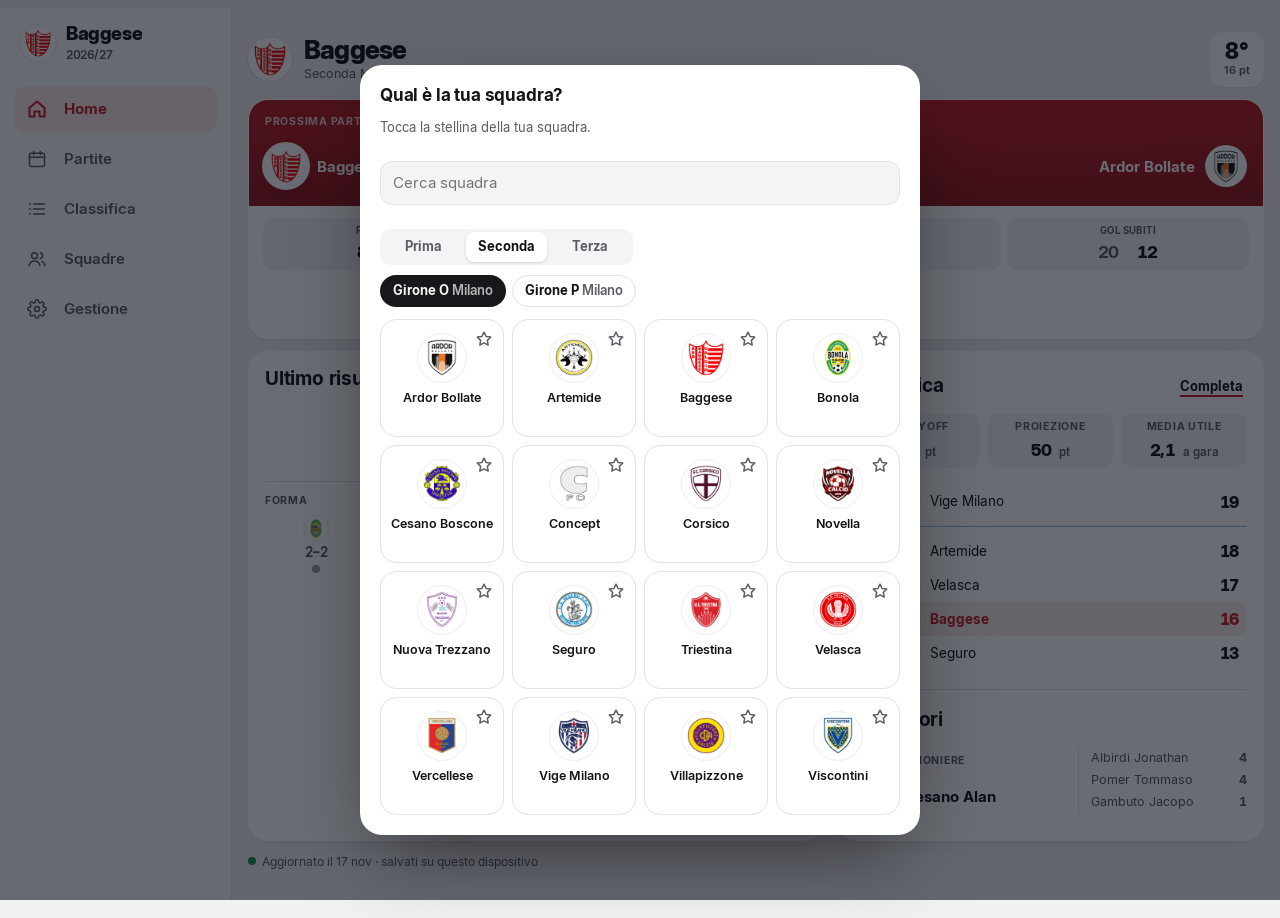
==== commit f9619007: "Gestione riordinata come Impostazioni: gruppi Aspetto, Dati del girone, Modifica a mano, Copia e rip" ====
--- a/index.html
+++ b/index.html
@@ -1353,6 +1353,20 @@
 .tgl[aria-checked="true"]{background:var(--win)}
 .tgl[aria-checked="true"] i{transform:translateX(20px)}
 .tc-note{display:flex;flex-direction:column;align-items:flex-start;gap:8px;padding:10px 12px;border-radius:12px;background:color-mix(in srgb,var(--brand) 8%,var(--surface-2));font-size:13px}
+.sg{padding:0 !important;overflow:hidden;gap:0 !important}
+.srow{display:flex;align-items:center;gap:12px;width:100%;min-height:54px;padding:12px 16px;background:none;border:0;border-radius:0;color:inherit;font:inherit;text-align:left}
+.srow+.srow,.sg .srow+.gdet,.sg .gdet+.srow{border-top:1px solid var(--line)}
+.srow.col{flex-direction:column;align-items:stretch;gap:8px}
+.srow b{font-size:15px;font-weight:600}
+.srow>svg.i{width:18px;height:18px;color:var(--muted);flex:none}
+button.srow:active{background:var(--surface-2)}
+.srow .seg.sm{width:100%}
+.sg-v{font-size:14px;color:var(--muted);font-weight:500}
+.sg-ic{width:30px;height:30px;border-radius:9px;background:var(--surface-2);display:grid;place-items:center;flex:none}
+.sg-ic svg.i{width:16px;height:16px;color:var(--brand)}
+.sg-h{font-size:12px;font-weight:700;letter-spacing:.08em;text-transform:uppercase;color:var(--muted);margin:10px 16px -4px}
+.sg-f{font-size:12.5px;line-height:1.45;color:var(--muted);margin:-4px 16px 0}
+.sg .gdet>summary b{font-size:15px;font-weight:600}
 </style>
 <script>document.documentElement.classList.add("segjs");</script>
 </head>
@@ -1382,7 +1396,7 @@
 })();
 function applyTheme(v){ var r=document.documentElement; if(v==="light"||v==="dark") r.setAttribute("data-theme",v); else r.removeAttribute("data-theme"); var ms=document.querySelectorAll('meta[name="theme-color"]'); for(var i=0;i<ms.length;i++){ if(!ms[i].dataset.orig) ms[i].dataset.orig=ms[i].getAttribute("content"); ms[i].setAttribute("content", v==="light"?"#F1F1F3":v==="dark"?"#0B0B0D":ms[i].dataset.orig); } }
 applyTheme(getTheme());
-var APP_VERSION="2026-11-16.25";
+var APP_VERSION="2026-11-16.28";
 var DOC_PATH = "stagioni/s2026-27";
 var LS_KEY = "baggese-2026-27";
 /* gironi: uno per file, caricato solo quando serve */
@@ -1959,6 +1973,7 @@
  ball:'<circle cx="12" cy="12" r="9"/><path d="M12 7.5l3.6 2.6-1.4 4.2H9.8L8.4 10.1z"/>',
  left:'<path d="M15 5l-7 7 7 7"/>', swap:'<path d="M7 4v13M3.5 13.5L7 17l3.5-3.5M17 20V7M13.5 10.5L17 7l3.5 3.5"/>', check:'<path d="M5 12.5l4.5 4.5L19 7"/>', chev:'<path d="M7 10l5 5 5-5"/>', clock:'<circle cx="12" cy="12" r="8.2"/><path d="M12 7.6V12l3 2"/>', updn:'<path d="M12 4.5l4 5H8z" stroke-linejoin="round"/><path d="M12 19.5l-4-5h8z" stroke-linejoin="round"/>', star:'<path d="M12 3.8l2.5 5.1 5.6.8-4.05 3.95.96 5.6L12 16.6l-5 2.65.96-5.6L3.9 9.7l5.6-.8z" stroke-linejoin="round"/>', calplus:'<rect x="3.5" y="5" width="17" height="15.5" rx="3"/><path d="M3.5 10h17M8 3v4M16 3v4M12 13v5M9.5 15.5h5"/>', filter:'<path d="M4 5h16l-6 7.5V19l-4-2v-4.5z"/>', right:'<path d="M9 5l7 7-7 7"/>', chart:'<path d="M3.5 19.5h17"/><path d="M5 15.5l4.5-5 3.5 3 6-7"/><path d="M15.5 6.5H19V10"/>', flash:'<path d="M13.5 3 5.5 13.5h6L10.5 21l8-10.5h-6z" stroke-linejoin="round"/>', trophy:'<path d="M8 4h8v5a4 4 0 0 1-8 0z"/><path d="M8 6H5v1.2A3.3 3.3 0 0 0 8.3 10.5M16 6h3v1.2a3.3 3.3 0 0 1-3.3 3.3M12 13v4M8.5 20h7M10 17h4"/>', share:'<path d="M12 3.5v11M8 7.5l4-4 4 4"/><path d="M7 11H5.5v9h13v-9H17"/>',
  alert:'<path d="M12 3.5 2.5 20h19z"/><path d="M12 10v4.5M12 17.5v.01"/>',
+ gear:'<circle cx="12" cy="12" r="3"/><path d="M19.4 15a1.65 1.65 0 0 0 .33 1.82l.06.06a2 2 0 1 1-2.83 2.83l-.06-.06a1.65 1.65 0 0 0-1.82-.33 1.65 1.65 0 0 0-1 1.51V21a2 2 0 1 1-4 0v-.09A1.65 1.65 0 0 0 9 19.4a1.65 1.65 0 0 0-1.82.33l-.06.06a2 2 0 1 1-2.83-2.83l.06-.06A1.65 1.65 0 0 0 4.68 15a1.65 1.65 0 0 0-1.51-1H3a2 2 0 1 1 0-4h.09A1.65 1.65 0 0 0 4.6 9a1.65 1.65 0 0 0-.33-1.82l-.06-.06a2 2 0 1 1 2.83-2.83l.06.06A1.65 1.65 0 0 0 9 4.68a1.65 1.65 0 0 0 1-1.51V3a2 2 0 1 1 4 0v.09a1.65 1.65 0 0 0 1 1.51 1.65 1.65 0 0 0 1.82-.33l.06-.06a2 2 0 1 1 2.83 2.83l-.06.06A1.65 1.65 0 0 0 19.4 9a1.65 1.65 0 0 0 1.51 1H21a2 2 0 1 1 0 4h-.09a1.65 1.65 0 0 0-1.51 1z"/>',
  paste:'<rect x="6" y="4" width="12" height="17" rx="2"/><path d="M9 4V3h6v1M9 10h6M9 14h6"/>'
 };
 function icon(k){ return '<svg class="i" viewBox="0 0 24 24" aria-hidden="true">'+IC[k]+'</svg>'; }
@@ -2006,7 +2021,7 @@
 function crest(id,size,extra){ var src=LOGOS[id], rem=!src&&IDX[id]&&IDX[id].logo; if(rem) src=IDX[id].logo; if(!src&&LOCALCREST&&IDX[id]){ src=id+".png"; rem=true; } return '<span class="crest'+(extra?' '+extra:'')+'" style="--s:'+(size||32)+'px">'+(src?'<img src="'+esc(src)+'" alt="" decoding="async"'+(rem?' referrerpolicy="no-referrer" onerror="this.style.display=\'none\';this.nextSibling.style.display=\'contents\'"':'')+'>'+(rem?'<span style="display:none">'+crestSvg(id)+'</span>':''):crestSvg(id))+'</span>'; }
 
 /* helpers */
-var TABS=[["home","Home","home"],["partite","Partite","cal"],["classifica","Classifica","table"],["rosa","Squadre","team"],["gestione","Gestione","edit"]];
+var TABS=[["home","Home","home"],["partite","Partite","cal"],["classifica","Classifica","table"],["rosa","Squadre","team"],["gestione","Gestione","gear"]];
 function byName(a,b){ return a.name.localeCompare(b.name); }
 function pTeam(p){ return p.teamId||me(); }
 function curRosaTeam(){ return (rosaTeam && team(rosaTeam)) ? rosaTeam : me(); }
@@ -2022,7 +2037,7 @@
 function header(title,sub,right){ if(sub===1) return '<div class="row between" style="align-items:flex-end;flex-wrap:wrap"><div class="col" style="gap:4px">'+girSel()+'<h1>'+esc(title)+'</h1></div>'+(right||'')+'</div>'; return '<div class="row between" style="align-items:flex-end;flex-wrap:wrap"><div class="col" style="gap:6px">'+(sub?'<span class="eyebrow muted">'+esc(sub)+'</span>':'')+'<h1>'+esc(title)+'</h1></div>'+(right||'')+'</div>'; }
 
 /* "Indietro": quando si apre una squadra (o la proiezione) da un'altra pagina, si ricorda da dove si veniva */
-var NAVBACK=null, TABLAB={home:"Home",partite:"Partite",classifica:"Classifica",rosa:"Squadre",gestione:"Gestione"};
+var NAVBACK=null, TABLAB={home:"Home",partite:"Partite",classifica:"Classifica",rosa:"Squadre",gestione:"Impostazioni"};
 function navPush(to){ NAVBACK={to:to,tab:tab,y:window.scrollY||0,clsView:clsView,clsSort:clsSort,clsScope:clsScope,partView:partView,selRound:selRound,rosaTeam:rosaTeam,rosaTab:rosaTab}; }
 function navLabel(){ if(!NAVBACK) return ''; return NAVBACK.tab==="rosa"?tname(NAVBACK.rosaTeam||curRosaTeam()):TABLAB[NAVBACK.tab]; }
 function navBack(){ var nb=NAVBACK; if(!nb) return; NAVBACK=null; haptic();
@@ -2116,7 +2131,7 @@
   $("app").innerHTML='<div class="view">'+(NAVBACK?'<button type="button" class="navback" data-navback="1">'+icon("left")+'<span>'+esc(navLabel())+'</span></button>':'')+v()+'</div>';
   if(tab==="partite" && partView==="mine") sideApply();
   document.body.classList.remove("navhide");
-  var tt={home:[me(),tname(me())],partite:[null,"Partite"],classifica:[null,"Classifica"],rosa:[curRosaTeam(),tname(curRosaTeam())],gestione:[null,"Gestione"]}[tab];
+  var tt={home:[me(),tname(me())],partite:[null,"Partite"],classifica:[null,"Classifica"],rosa:[curRosaTeam(),tname(curRosaTeam())],gestione:[null,"Impostazioni"]}[tab];
   $("topbar").innerHTML=(tt[0]?crest(tt[0],26):'')+'<span class="ellipsis">'+esc(tt[1])+'</span>'; document.body.classList.remove("segup");
   /* la barra che compare risalendo si attacca sotto quella in alto: la misura va presa adesso (con o senza stemma l'altezza cambierebbe) */
   document.documentElement.style.setProperty("--tbh",$("topbar").offsetHeight+"px");
@@ -2750,12 +2765,13 @@
   /* porta inviolata: difensori più presenti della squadra (valgono metà del portiere) */
   cs.forEach(function(x){ S.players.filter(function(p){ return p.teamId===x.tid&&p.role==="Difensore"; }).sort(function(p,q){return pres(q)-pres(p);}).slice(0,4).forEach(function(d){ var c=cand(d,x.tid,x.opp); if(!c.cs){ c.cs=true; c.ga=x.ga; c.res=c.res||x.res; c.pts+=x.v/2; } }); });
   /* portiere: quello della squadra più in basso in classifica che non ha preso gol;
-     un rigore parato vale 2,4 × la forza di chi l'ha tirato e si somma alla porta inviolata: chi para può entrare anche se ha preso gol */
-  var SV={}; ms.forEach(function(m){ (m.pens||[]).forEach(function(pe){ var k=pe.how==="parato"&&pe.keeperId&&byId[pe.keeperId]; if(!k) return; var kt=pTeam(k), st=kt===m.homeId?m.awayId:m.homeId, o=SV[k.id]=SV[k.id]||{n:0,v:0,tid:kt,opp:st}; o.n++; o.v+=2.4*oppF(st); }); });
+     un rigore parato vale come un gol evitato (3 × la forza di chi l'ha tirato) più il bonus per i punti salvati, come il gol decisivo;
+     per chi para conta anche la sua partita (risultato e gol subiti), quindi può entrare anche se ha preso gol */
+  var SV={}; ms.forEach(function(m){ (m.pens||[]).forEach(function(pe){ var k=pe.how==="parato"&&pe.keeperId&&byId[pe.keeperId]; if(!k) return; var kt=pTeam(k), st=kt===m.homeId?m.awayId:m.homeId, o=SV[k.id]=SV[k.id]||{n:0,v:0,tid:kt,opp:st}, kf=kt===m.homeId?+m.hg:+m.ag, ka=kt===m.homeId?+m.ag:+m.hg, pp=function(f,a){ return f>a?3:f===a?1:0; }, of=oppF(st); o.n++; o.v+=3*of+(pp(kf,ka)-pp(kf,ka+1))*1.5*of; }); });
   var gk=null, src=cs.slice().sort(function(a,b){ return pos[b.tid]-pos[a.tid] || b.v-a.v; })[0], gks=[];
   if(src){ var k0=S.players.filter(function(p){ return p.teamId===src.tid&&p.role==="Portiere"; }).sort(function(p,q){return pres(q)-pres(p);})[0]; if(k0) gks.push({p:k0,tid:src.tid,opp:src.opp,cs:true,ga:src.ga,res:src.res,v:src.v}); }
   Object.keys(SV).forEach(function(id){ if(gks.some(function(g){return g.p.id===id;})) return; var o=SV[id], csx=cs.filter(function(x){return x.tid===o.tid;})[0], rr=all2.filter(function(x){return x.tid===o.tid;})[0];
-    gks.push({p:byId[id],tid:o.tid,opp:o.opp,cs:!!csx,ga:rr?rr.ga:0,res:rr?rr.res:"",v:csx?csx.v:0}); });
+    gks.push({p:byId[id],tid:o.tid,opp:o.opp,cs:!!csx,ga:rr?rr.ga:0,res:rr?rr.res:"",v:csx?csx.v:rr?rr.v:0}); });
   gks.forEach(function(g){ g.tot=g.v+(SV[g.p.id]?SV[g.p.id].v:0); });
   var gb=gks.sort(function(a,b){ return b.tot-a.tot; })[0];
   if(gb){ gk=cand(gb.p,gb.tid,gb.opp); gk.cs=gb.cs; gk.ga=gb.ga; gk.res=gb.res; gk.pts+=gb.tot; gk.sv=SV[gb.p.id]?SV[gb.p.id].n:0; }
@@ -2807,7 +2823,7 @@
       var sy=(i===0?SY.mvp:'')+(c.g&&c.dec>=2?SY.dec:c.g&&c.dec===1?SY.pari:'');
       return '<button type="button" class="t11-r" data-player="'+c.p.id+'">'+crest(c.tid,24)+'<span class="t11-r-tx"><span class="t11-r-nm"><b>'+esc(sn)+'</b> '+esc(fn)+'</span><span class="t11-r-why">'+why(c)+'</span></span><span class="t11-r-sy">'+sy+'</span><span class="t11-r-pt num">'+c.pts.toFixed(1).replace(".",",")+'</span></button>'; }).join("")
     +t11Fd('Legenda','<div class="t11-leg"><span>'+SY.mvp+'Migliore in campo</span><span>'+SY.dec+'Gol decisivo per la vittoria</span><span>'+SY.pari+'Gol che vale il pareggio</span></div>')
-    +t11Fd('Metodo di calcolo','<div class="t11-calc"><p>L’indice parte dalla classifica prima della giornata. Ogni gol vale 3 punti, moltiplicati per la forza dell’avversario: da ×1,3 contro la prima a ×0,7 contro l’ultima; il rigore vale 2,4. Il gol che cambia il risultato ha un bonus per ogni punto conquistato.</p><p>Il portiere è quello della squadra più in basso in classifica che non ha subito gol; un rigore parato gli vale 2,4 punti (per la forza di chi l’ha tirato), così può entrare anche chi ha preso gol; i difensori senza reti entrano, se servono, dalle squadre con la porta inviolata, scegliendo chi ha più presenze.</p><p>Il modulo è quello, tra i moduli reali (4‑4‑2, 4‑3‑3, 3‑5‑2, 3‑4‑3…), che totalizza l’indice più alto.</p></div>')+'</div></div></div>';
+    +t11Fd('Metodo di calcolo','<div class="t11-calc"><p>L’indice parte dalla classifica prima della giornata. Ogni gol vale 3 punti, moltiplicati per la forza dell’avversario: da ×1,3 contro la prima a ×0,7 contro l’ultima; il rigore vale 2,4. Il gol che cambia il risultato ha un bonus per ogni punto conquistato.</p><p>Il portiere è quello della squadra più in basso in classifica che non ha subito gol; un rigore parato vale come un gol evitato: 3 punti per la forza di chi l’ha tirato, più il bonus per i punti salvati se senza quella parata il risultato sarebbe cambiato; per chi para conta anche la sua partita (risultato e gol subiti), così può entrare anche chi ha preso gol; i difensori senza reti entrano, se servono, dalle squadre con la porta inviolata, scegliendo chi ha più presenze.</p><p>Il modulo è quello, tra i moduli reali (4‑4‑2, 4‑3‑3, 3‑5‑2, 3‑4‑3…), che totalizza l’indice più alto.</p></div>')+'</div></div></div>';
   $("dlgBody").innerHTML=h; showDlg();
 }
 /* anteprima nella scheda della giornata: un mini campo con gli stemmi, si tocca per aprire */
@@ -2902,7 +2918,7 @@
   var my=me();
   var h=header("Partite",1);
   h+='<div class="seg" role="group" aria-label="Vista partite"><button type="button" data-pv="mine" aria-pressed="'+(partView==="mine")+'">'+esc(tname(my))+'</button><button type="button" data-pv="round" aria-pressed="'+(partView==="round")+'">Per giornata</button></div>';
-  if(!S.matches.length) return h+'<div class="empty"><span class="muted">Nessuna partita ancora. Incolla risultati o calendario in Gestione, oppure aggiungi una partita.</span><button class="btn" type="button" data-go="import">'+icon("paste")+'Incolla i dati</button></div>';
+  if(!S.matches.length) return h+'<div class="empty"><span class="muted">Nessuna partita ancora. Incolla risultati o calendario in Impostazioni, oppure aggiungi una partita.</span><button class="btn" type="button" data-go="import">'+icon("paste")+'Incolla i dati</button></div>';
   if (partView==="round"){
     var rs=rounds(), nr=nextRound(); if(selRound===null||rs.indexOf(selRound)<0) selRound=nr;
     h+='<div class="chips" id="roundChips" role="group" aria-label="Giornata">'+rs.map(function(r){ var done=S.matches.some(function(m){return +m.round===r&&played(m);}); return '<button type="button" class="rchip'+(done?'':' future')+'" data-round="'+r+'" aria-pressed="'+(r===selRound)+'" aria-label="Giornata '+r+'">'+r+'</button>'; }).join("")+'</div>';
@@ -3058,7 +3074,7 @@
     if (clsView==="stats") return h+vStats();
   } else if (clsView!=="squadre") clsView="squadre";
   if(fbtn) h+='<div class="row" style="justify-content:flex-end;margin-top:-8px">'+fbtn+'</div>';
-  if (tb.rows.length<2) return h+'<div class="empty"><span class="muted">Servono almeno due squadre. Incolla la classifica in Gestione e le squadre si creano da sole.</span><button class="btn primary" type="button" data-go="import">'+icon("paste")+'Incolla classifica</button></div>';
+  if (tb.rows.length<2) return h+'<div class="empty"><span class="muted">Servono almeno due squadre. Incolla la classifica in Impostazioni e le squadre si creano da sole.</span><button class="btn primary" type="button" data-go="import">'+icon("paste")+'Incolla classifica</button></div>';
   if(cf.active) h+='<div class="fchip"><span>Filtro: giornate '+cf.from+'–'+cf.to+' · '+SIDE_LAB[cf.side]+'</span><button type="button" data-act="clsReset" aria-label="Togli il filtro">'+icon("x")+'</button></div>';
   var calc=standings(), imp=importedRows();
   var chk0=(!cf.active&&clsScope==="all")?tcCheck(calc,imp):null;
@@ -3232,26 +3248,38 @@
 /* Gestione › Aspetto: grandezza del riquadro della giornata (Partite › Per giornata) */
 var RK_OPTS=[["auto","Automatico",null],["s","Compatto",.9],["m","Normale",1.05],["l","Grande",1.25]];
 function rkPicker(){ var sv=rkSaved(), cur="auto"; RK_OPTS.forEach(function(o){ if(o[2]!=null&&sv!=null&&Math.abs(o[2]-sv)<.02) cur=o[0]; });
-  return '<div class="col rkp" style="gap:6px;margin-top:14px"><b style="font-size:14px">Riquadro della giornata</b><span class="meta" style="margin-top:-4px">Partite › Per giornata. Automatico: si adatta al tuo schermo</span><div class="seg sm" role="group" aria-label="Riquadro della giornata">'
+  return '<div class="col rkp" style="gap:8px"><b>Riquadro della giornata</b><div class="seg sm" role="group" aria-label="Riquadro della giornata">'
     +RK_OPTS.map(function(o){ return '<button type="button" data-rk="'+o[0]+'" aria-pressed="'+(cur===o[0])+'">'+o[1]+'</button>'; }).join('')+'</div></div>'; }
+function sgRow(attr,title,sub,right){ return '<button type="button" class="srow" '+attr+'><span class="col grow" style="gap:2px"><b>'+title+'</b>'+(sub?'<span class="meta">'+sub+'</span>':'')+'</span>'+(right||'')+icon("right")+'</button>'; }
 function vGestione(){
-  var h=header("Gestione",S.settings.season), my=me();
-  h+='<section class="card"><button type="button" class="gme" data-act="follow">'+crest(my,44)+'<span class="col grow" style="gap:2px"><b>'+esc(tname(my))+'</b><span class="meta">'+(FOL.length>1?'Segui '+FOL.length+' squadre':'La tua squadra')+'</span></span><span class="gme-go">Cambia</span></button></section>';
-  var th=getTheme(); h+='<section class="card"><h2>Aspetto</h2><div class="seg" role="group" aria-label="Tema">'+[['auto','Automatico'],['light','Chiaro'],['dark','Scuro']].map(function(o){ return '<button type="button" data-themeset="'+o[0]+'" aria-pressed="'+(th===o[0])+'">'+o[1]+'</button>'; }).join('')+'</div>'+rkPicker()+'</section>';
-  h+='<section class="card"><div class="col" style="gap:2px"><b>Copia delle impostazioni</b><span class="meta">Squadre seguite, tema e preferenze</span></div><div class="row" style="gap:8px"><button class="btn sm" type="button" data-act="bkCopy">Copia il codice</button><button class="btn sm" type="button" data-act="bkRestore">Ripristina</button></div><span class="tiny muted">Salva il codice in Note: se cambi iPhone o rimetti l’app sulla Home, con “Ripristina” torna tutto com’era.</span></section>';
+  var h=header("Impostazioni",S.settings.season), my=me();
+  /* la tua squadra */
+  h+='<section class="card sg"><button type="button" class="srow gme" data-act="follow">'+crest(my,40)+'<span class="col grow" style="gap:2px"><b>'+esc(tname(my))+'</b><span class="meta">'+(FOL.length>1?'Segui '+FOL.length+' squadre':'La tua squadra')+'</span></span><span class="sg-v">Cambia</span>'+icon("right")+'</button></section>';
+  /* aspetto */
+  var th=getTheme();
+  h+='<span class="sg-h">Aspetto</span><section class="card sg"><div class="srow col"><b>Tema</b><div class="seg sm" role="group" aria-label="Tema">'+[['auto','Automatico'],['light','Chiaro'],['dark','Scuro']].map(function(o){ return '<button type="button" data-themeset="'+o[0]+'" aria-pressed="'+(th===o[0])+'">'+o[1]+'</button>'; }).join('')+'</div></div><div class="srow col">'+rkPicker()+'</div></section><span class="sg-f">Riquadro della giornata: la misura delle partite in Partite › Per giornata. Automatico si adatta al tuo schermo.</span>';
+  /* dati */
   var up=S.updatedAt?new Date(S.updatedAt).toLocaleDateString("it-IT",{day:"numeric",month:"long"}):"";
-  h+='<section class="card"><div class="row between" style="gap:12px"><div class="col" style="gap:2px"><b>Dati</b><span class="meta">'+(up?'Aggiornati il '+up:'Non ancora aggiornati')+' · '+esc(girLabel(G))+'</span></div>'+(mode==="local"?'<button class="btn sm" type="button" data-act="refresh">Controlla</button>':'')+'</div><span class="tiny muted">Li aggiorna Claude quando gli scrivi “aggiorna tutto”: l’app li scarica da sola.</span></section>';
+  h+='<span class="sg-h">Dati del girone</span><section class="card sg"><div class="srow"><span class="col grow" style="gap:2px"><b>'+(up?'Aggiornati il '+up:'Non ancora aggiornati')+'</b><span class="meta">'+esc(girLabel(G))+'</span></span>'+(mode==="local"?'<button class="btn sm" type="button" data-act="refresh">Controlla</button>':'')+'</div>';
+  var foot='I dati li aggiorna Claude quando gli scrivi “aggiorna tutto”: l’app li scarica da sola.';
   if(mode==="local"){ var ne=edCount(), ke=keepEdits();
-    h+='<section class="card"><div class="row between" style="gap:12px"><div class="col" style="gap:2px"><b>Le tue modifiche</b><span class="meta">'+(ne?ne+(ne===1?' modifica tua':' modifiche tue')+' in questo girone':'Nessuna modifica tua in questo girone')+'</span></div><button type="button" class="tgl" data-act="keepEdits" role="switch" aria-checked="'+ke+'" aria-label="Le mie modifiche vincono su Tuttocampo"><i></i></button></div>'
-      +'<span class="tiny muted">'+(ke?'Quando arrivano dati nuovi da Tuttocampo, quello che hai cambiato tu resta com’è; il dato di Tuttocampo viene comunque salvato da parte.':'Le tue modifiche vengono sostituite dai dati di Tuttocampo a ogni aggiornamento.')+'</span>'
-      +(ne?'<button class="btn sm" type="button" data-act="tcSync" style="align-self:flex-start">Sincronizza con i dati di Tuttocampo</button>':'')+'</section>'; }
-  h+='<span class="eyebrow muted gadv">Avanzate · '+esc(girLabel(G))+'</span><section class="card flush gdets">';
-  h+=gDet("add","Inserisci a mano","Una partita o un giocatore")+'<div class="row" style="flex-wrap:wrap"><button class="btn" type="button" data-new="1">'+icon("plus")+'Partita</button><button class="btn" type="button" data-player="new">'+icon("plus")+'Giocatore</button></div></div></details>';
+    h+='<div class="srow"><span class="col grow" style="gap:2px"><b>Le mie modifiche vincono</b><span class="meta">'+(ne?ne+(ne===1?' modifica tua':' modifiche tue')+' in questo girone':'Nessuna modifica tua in questo girone')+'</span></span><button type="button" class="tgl" data-act="keepEdits" role="switch" aria-checked="'+ke+'" aria-label="Le mie modifiche vincono su Tuttocampo"><i></i></button></div>';
+    if(ne) h+=sgRow('data-act="tcSync"','Sincronizza con Tuttocampo','Rimette i dati di Tuttocampo al posto delle tue modifiche');
+    foot=(ke?'Quando arrivano dati nuovi, quello che hai cambiato tu resta com’è; il dato di Tuttocampo viene comunque salvato da parte. ':'Le tue modifiche vengono sostituite dai dati di Tuttocampo a ogni aggiornamento. ')+foot; }
+  h+='</section><span class="sg-f">'+foot+'</span>';
+  /* modifica a mano */
+  h+='<span class="sg-h">Modifica a mano</span><section class="card flush sg gdets">';
+  h+='<button type="button" class="srow" data-new="1"><b class="grow">Aggiungi una partita</b>'+icon("right")+'</button>';
+  h+='<button type="button" class="srow" data-player="new"><b class="grow">Aggiungi un giocatore</b>'+icon("right")+'</button>';
   h+=gDet("import","Incolla risultati e classifica","Dal comunicato o da Tuttocampo")+'<p class="small muted" style="margin:0">Apri il comunicato del giovedì della Delegazione di Milano oppure la pagina del girone su Tuttocampo, seleziona tutto (Ctrl+A), copia e incolla qui sotto. Vengono presi solo i dati del tuo girone.</p>'+(S.settings.tcLink?'<a class="btn" href="'+esc(S.settings.tcLink)+'" target="_blank" rel="noopener">Apri la pagina su Tuttocampo</a>':'')+'<label class="f">Testo copiato<textarea id="pasteBox" placeholder="Incolla qui il testo della pagina"></textarea></label><div class="grid2"><label class="f">Cosa contiene<select id="pasteMode"><option value="auto">Riconosci da solo</option><option value="res">Risultati o calendario</option><option value="tab">Classifica</option></select></label><label class="f">Giornata, se non indicata<input id="pasteRound" type="number" min="1" max="40" inputmode="numeric" placeholder="Es. 10"></label></div><button class="btn dark" type="button" data-act="parse">Analizza il testo</button><div id="preview"></div></div></details>';
   h+=gDet("teams","Squadre, colori e stemmi","Nomi, maglie e loghi")+'<p class="small muted" style="margin:0">Ogni squadra ha due colori e un disegno di maglia, usati per la maglietta nelle rose (e per lo stemma, se manca quello vero). Puoi cambiarli o caricare il logo vero: viene ridimensionato e messo nella stessa cornice tonda di tutti gli altri.</p><div class="list">'+S.teams.slice().sort(byName).map(function(t){ var k=kit(t.id); return '<div class="team-edit">'+crest(t.id,48)+'<input aria-label="Nome squadra" data-rename="'+t.id+'" value="'+esc(t.name)+'"><div class="ctrls"><input type="color" aria-label="Colore principale di '+esc(t.name)+'" data-kc1="'+t.id+'" value="'+k.c1+'"><input type="color" aria-label="Secondo colore di '+esc(t.name)+'" data-kc2="'+t.id+'" value="'+k.c2+'"><select aria-label="Disegno della maglia di '+esc(t.name)+'" data-kpat="'+t.id+'">'+PATS.map(function(p){return '<option value="'+p[0]+'"'+(p[0]===k.pat?' selected':'')+'>'+p[1]+'</option>';}).join("")+'</select><label class="btn sm" for="logo_'+t.id+'">Carica logo</label><input class="sr" id="logo_'+t.id+'" type="file" accept="image/*" data-logo="'+t.id+'">'+(LOGOS[t.id]?'<button class="btn sm" type="button" data-unlogo="'+t.id+'">Togli logo</button>':'')+'<button class="btn sm danger" type="button" aria-label="Elimina '+esc(t.name)+'" data-delteam="'+t.id+'"'+(t.id===me()?' disabled':'')+'>'+icon("x")+'</button></div></div>'; }).join("")+'</div><form class="row" id="addTeamForm"><input id="newTeam" aria-label="Nuova squadra" placeholder="Nome nuova squadra"><button class="btn" type="submit">'+icon("plus")+'Aggiungi</button></form><div id="delTeamConfirm"></div></div></details>';
-  h+=gDet("set","Impostazioni del girone","Stagione, nome e link")+'<label class="f">Stagione<input id="setSeason" value="'+esc(S.settings.season)+'"></label><label class="f">Campionato e girone<input id="setGirone" value="'+esc(S.settings.girone)+'"></label><label class="f">Link della squadra su Tuttocampo<input id="setLink" type="url" placeholder="https://www.tuttocampo.it/…" value="'+esc(S.settings.tcLink)+'"></label><button class="btn" type="button" data-act="saveSettings">Salva impostazioni</button></div></details>';
-  h+=gDet("backup","Copia di sicurezza","Scarica o ripristina i dati")+'<p class="small muted" style="margin:0">Scarica tutti i dati in un file e ripristinali quando vuoi.</p><div class="row" style="flex-wrap:wrap">'+((downloads||mode==="local")?'<button class="btn" type="button" data-act="backup">Scarica copia</button>':'')+(mode==="local"?'<button class="btn" type="button" data-act="reseed">Ricarica data.json</button>':'')+'<label class="btn" for="restoreFile" style="cursor:pointer">Ripristina da file</label><input id="restoreFile" class="sr" type="file" accept=".json,application/json"></div><div id="restoreConfirm"></div></div></details>';
-  h+='</section><span class="tiny muted" style="text-align:center">Versione app '+APP_VERSION+'</span>';
+  h+=gDet("set","Stagione e girone","Nome del campionato e link a Tuttocampo")+'<label class="f">Stagione<input id="setSeason" value="'+esc(S.settings.season)+'"></label><label class="f">Campionato e girone<input id="setGirone" value="'+esc(S.settings.girone)+'"></label><label class="f">Link della squadra su Tuttocampo<input id="setLink" type="url" placeholder="https://www.tuttocampo.it/…" value="'+esc(S.settings.tcLink)+'"></label><button class="btn" type="button" data-act="saveSettings">Salva impostazioni</button></div></details>';
+  h+='</section>';
+  /* copia e ripristino */
+  h+='<span class="sg-h">Copia e ripristino</span><section class="card flush sg gdets">';
+  h+=gDet("code","Codice delle impostazioni","Squadre seguite, tema e preferenze")+'<div class="row" style="gap:8px"><button class="btn sm" type="button" data-act="bkCopy">Copia il codice</button><button class="btn sm" type="button" data-act="bkRestore">Ripristina</button></div><span class="tiny muted">Salva il codice in Note: se cambi iPhone o rimetti l’app sulla Home, con “Ripristina” torna tutto com’era.</span></div></details>';
+  h+=gDet("backup","File con tutti i dati","Scarica o ripristina da file")+'<p class="small muted" style="margin:0">Scarica tutti i dati in un file e ripristinali quando vuoi.</p><div class="row" style="flex-wrap:wrap">'+((downloads||mode==="local")?'<button class="btn" type="button" data-act="backup">Scarica copia</button>':'')+(mode==="local"?'<button class="btn" type="button" data-act="reseed">Ricarica data.json</button>':'')+'<label class="btn" for="restoreFile" style="cursor:pointer">Ripristina da file</label><input id="restoreFile" class="sr" type="file" accept=".json,application/json"></div><div id="restoreConfirm"></div></div></details>';
+  h+='</section><span class="tiny muted" style="text-align:center;margin-top:4px">Versione app '+APP_VERSION+'</span>';
   return h;
 }
 
@@ -3313,7 +3341,7 @@
   }
   /* rigori sbagliati: chi lo sbaglia (una delle due squadre) e, se parato, il portiere dell'altra */
   if(d.homeId&&d.awayId){
-    var tOpts=function(t,sel,lab){ var ps=S.players.filter(function(p){return pTeam(p)===t;}).sort(byName); return '<option value="">'+lab+'</option>'+ps.map(function(p){return '<option value="'+p.id+'"'+(p.id===sel?' selected':'')+'>'+esc(p.name)+'</option>';}).join(""); };
+    var tOpts=function(t,sel,lab){ var ps=S.players.filter(function(p){return pTeam(p)===t;}).sort(byName), o=function(L){ return L.map(function(p){return '<option value="'+p.id+'"'+(p.id===sel?' selected':'')+'>'+esc(p.name)+'</option>';}).join(""); }, gk=ps.filter(function(p){return p.role==="Portiere";}), ot=ps.filter(function(p){return p.role!=="Portiere";}); return '<option value="">'+lab+'</option>'+(gk.length?'<optgroup label="Portieri">'+o(gk)+'</optgroup><optgroup label="Altri giocatori">'+o(ot)+'</optgroup>':o(ps)); };
     var bothOpts=function(sel){ return '<option value="">Chi lo sbaglia…</option>'+[d.homeId,d.awayId].map(function(t){ return '<optgroup label="'+esc(tname(t))+'"><option value="t:'+t+'"'+('t:'+t===sel?' selected':'')+'>'+esc(tname(t))+' · giocatore non indicato</option>'+S.players.filter(function(p){return pTeam(p)===t;}).sort(byName).map(function(p){return '<option value="'+p.id+'"'+(p.id===sel?' selected':'')+'>'+esc(p.name)+'</option>';}).join("")+'</optgroup>'; }).join(""); };
     h+='<span class="small" style="font-weight:600">Rigori sbagliati</span>'+d.pens.map(function(r,i){ var st=penTeam(r), other=st?(st===d.homeId?d.awayId:d.homeId):null;
       return '<div class="pen-ed"><div class="row"><select aria-label="Chi sbaglia il rigore" data-pn="'+i+'" class="grow">'+bothOpts(r.playerId||(r.team?'t:'+r.team:''))+'</select><input aria-label="Minuto" data-pnmin="'+i+'" type="text" placeholder="Min" value="'+esc(r.min||"")+'" style="width:70px;flex:none"><button class="btn" type="button" aria-label="Rimuovi rigore" data-pndel="'+i+'">'+icon("x")+'</button></div>'
@@ -3783,6 +3811,7 @@
 document.addEventListener("input", function(e){ if(e.target.id==="tpSearch"){ openTeamPicker.q=e.target.value; drawPicker(); } });
 document.addEventListener("change", function(e){
   var t=e.target;
+  if(t.dataset && (t.dataset.pn!=null || t.dataset.pnk!=null) && openMatch.draft && $("dlg").open){ var dl=$("dlg"), y=dl.scrollTop; readDraft(); drawMatch(); dl.scrollTop=y; return; }
   if(t.dataset && t.dataset.pi!=null && parsed){ parsed.items[+t.dataset.pi].on=t.checked; return; }
   if(t.dataset && (t.dataset.kc1||t.dataset.kc2||t.dataset.kpat)){ var kid=t.dataset.kc1||t.dataset.kc2||t.dataset.kpat, ktm=team(kid); if(ktm){ var kk=kit(kid); ktm.kit={c1:kk.c1,c2:kk.c2,pat:kk.pat}; if(t.dataset.kc1) ktm.kit.c1=hex(t.value,kk.c1); if(t.dataset.kc2) ktm.kit.c2=hex(t.value,kk.c2); if(t.dataset.kpat) ktm.kit.pat=t.value; save(); } return; }
   if(t.dataset && t.dataset.logo){ processLogo(t.files&&t.files[0], t.dataset.logo); t.value=""; return; }
